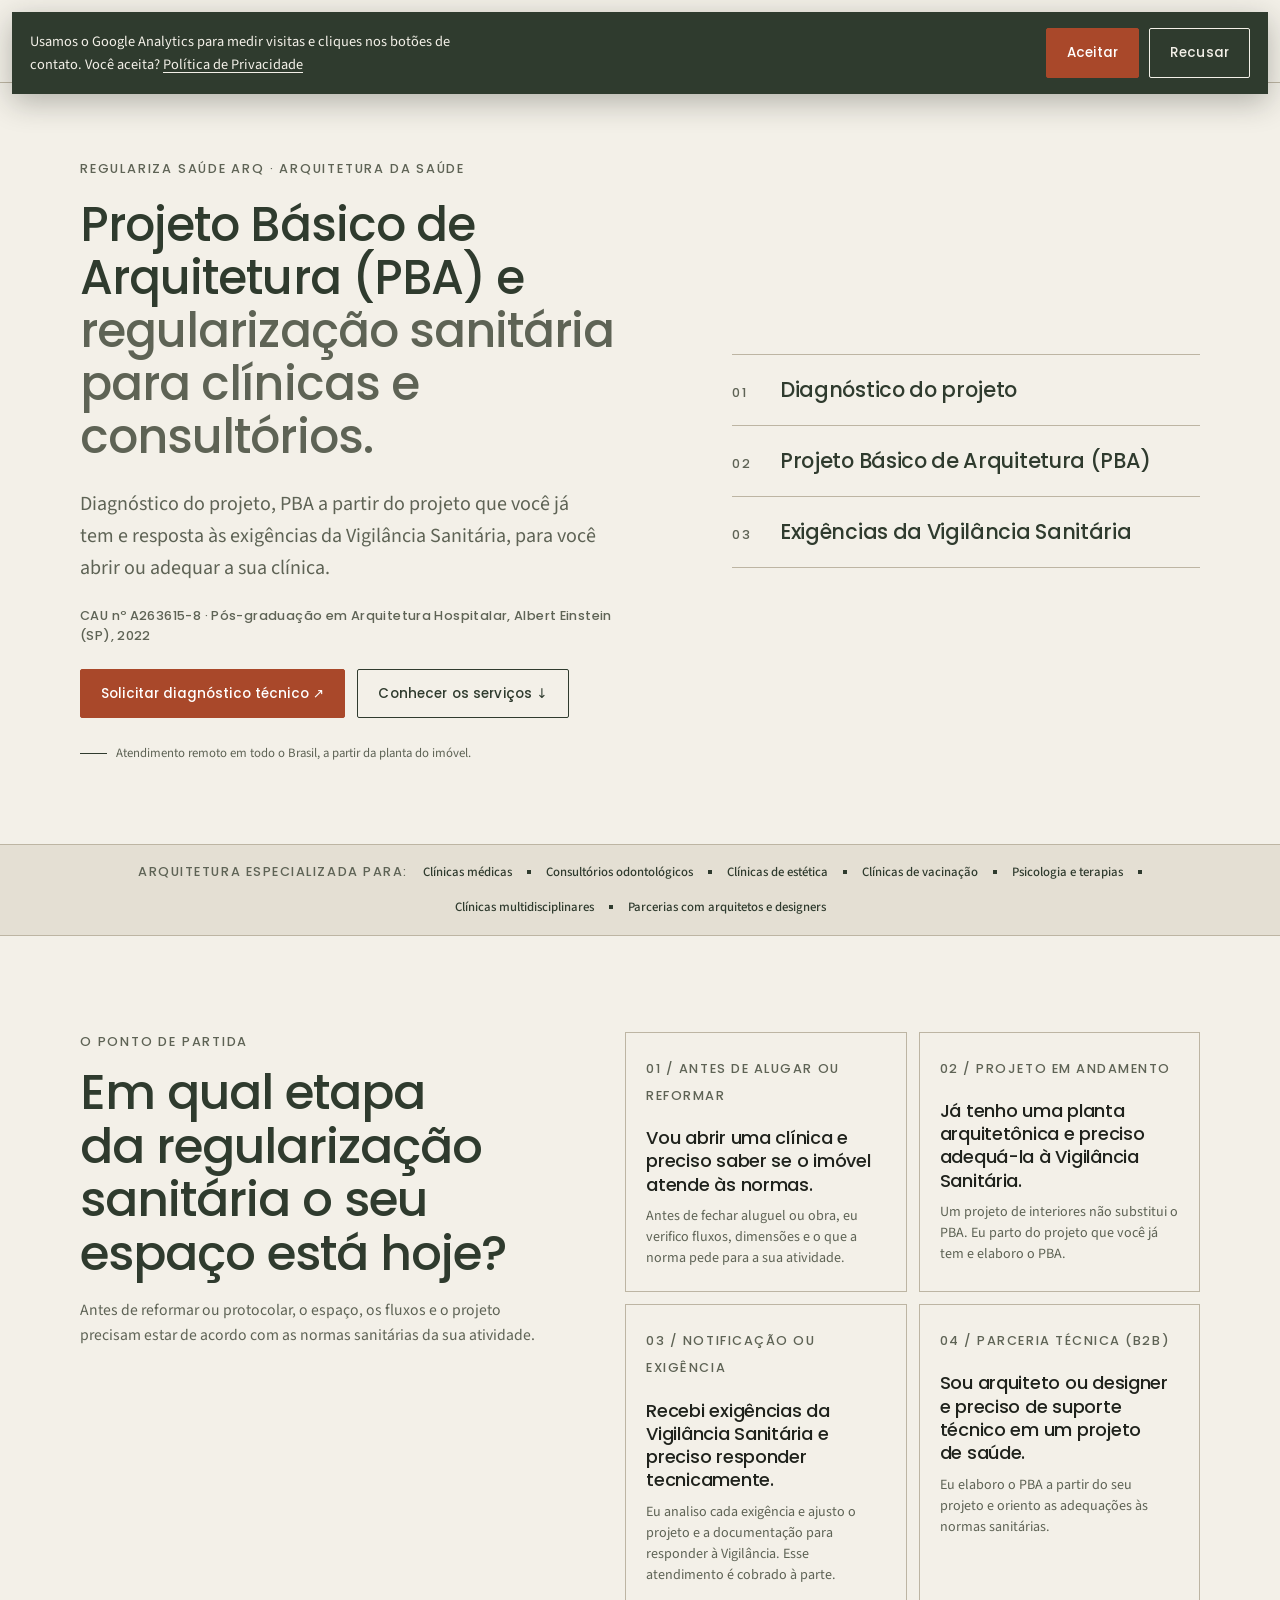
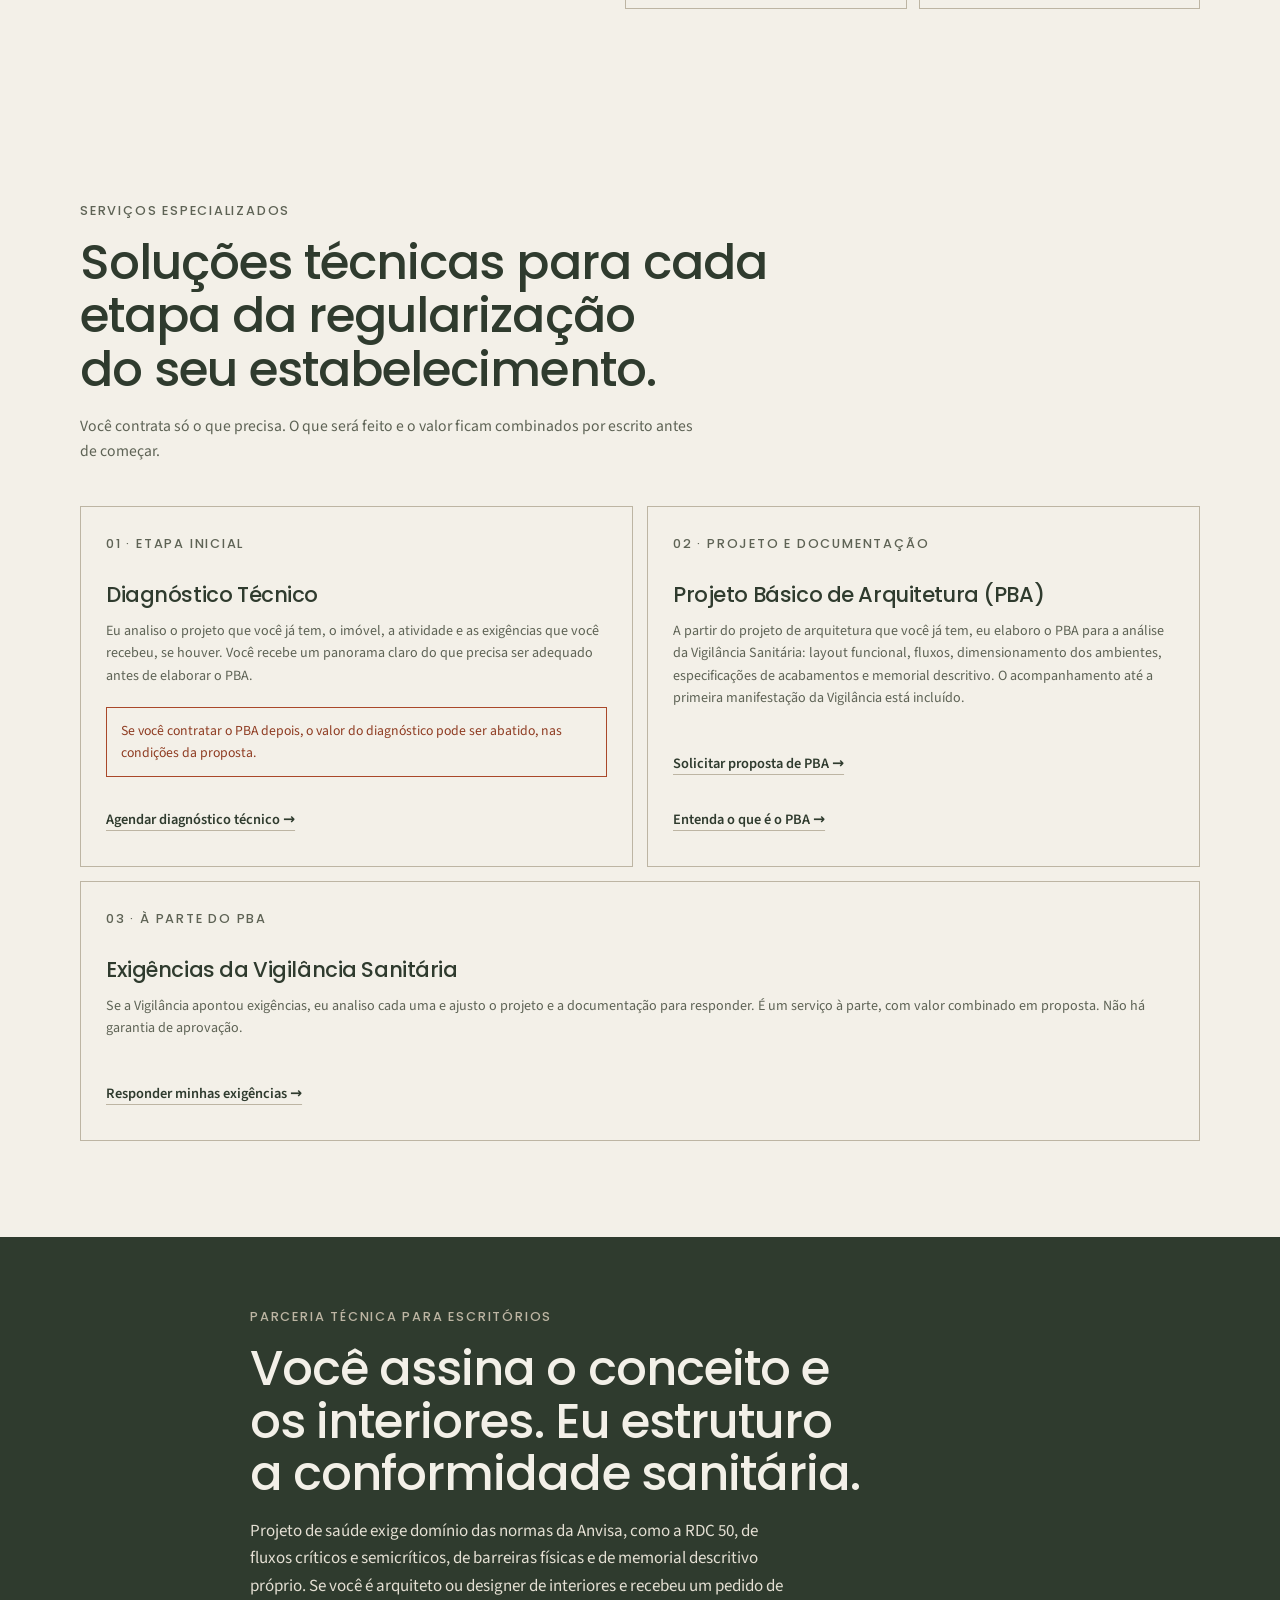
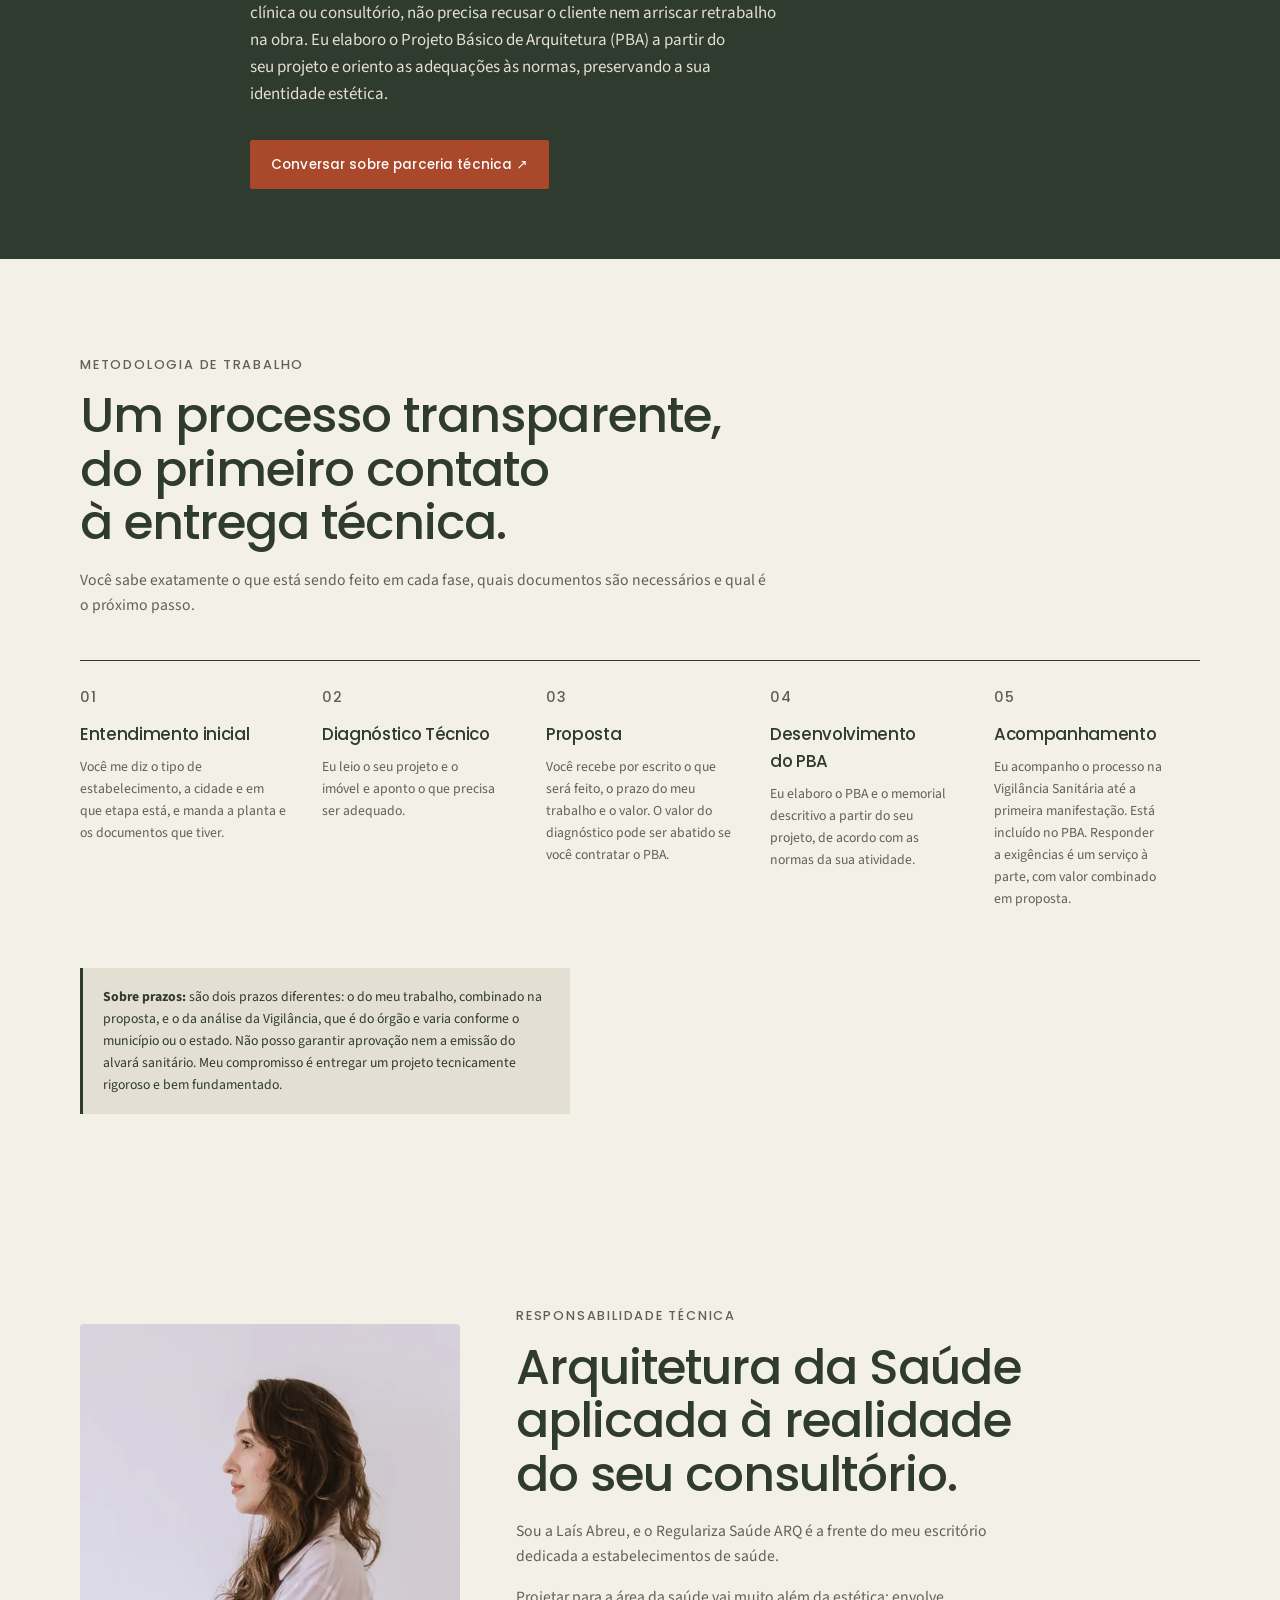
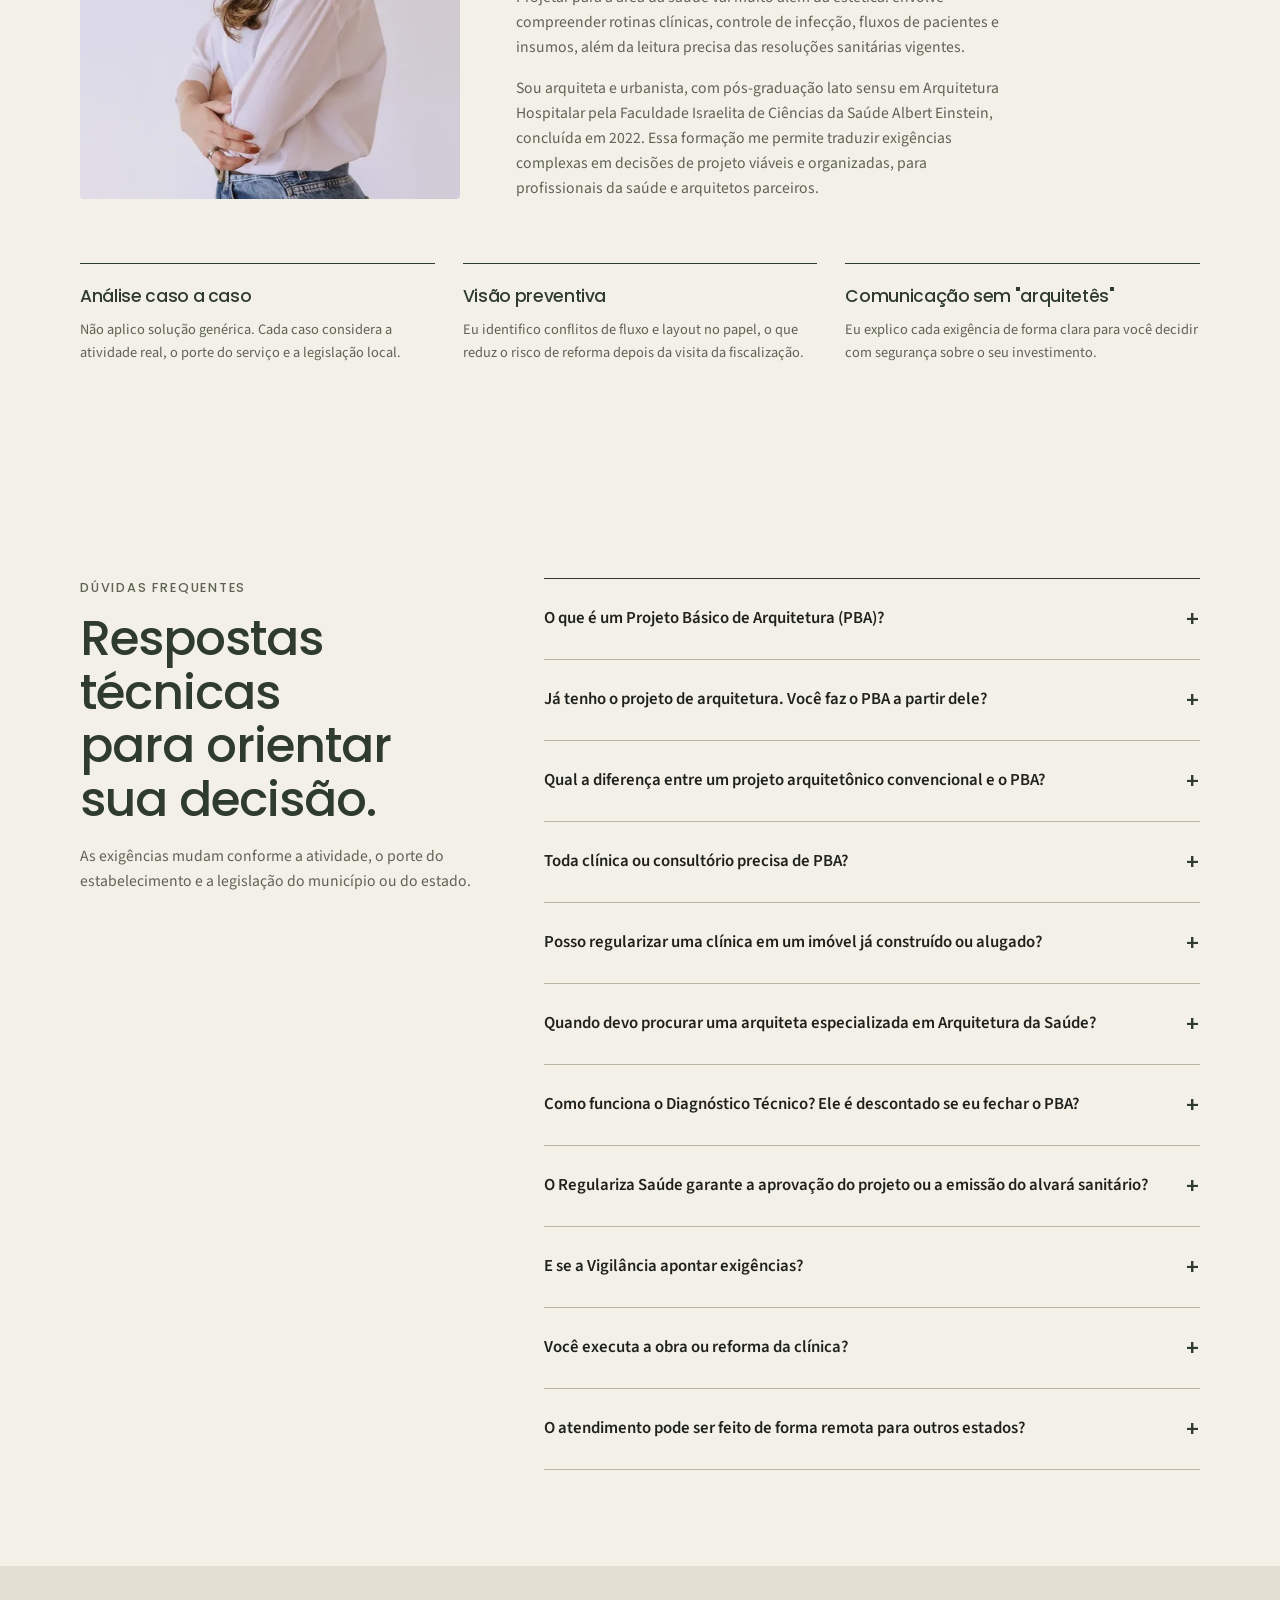
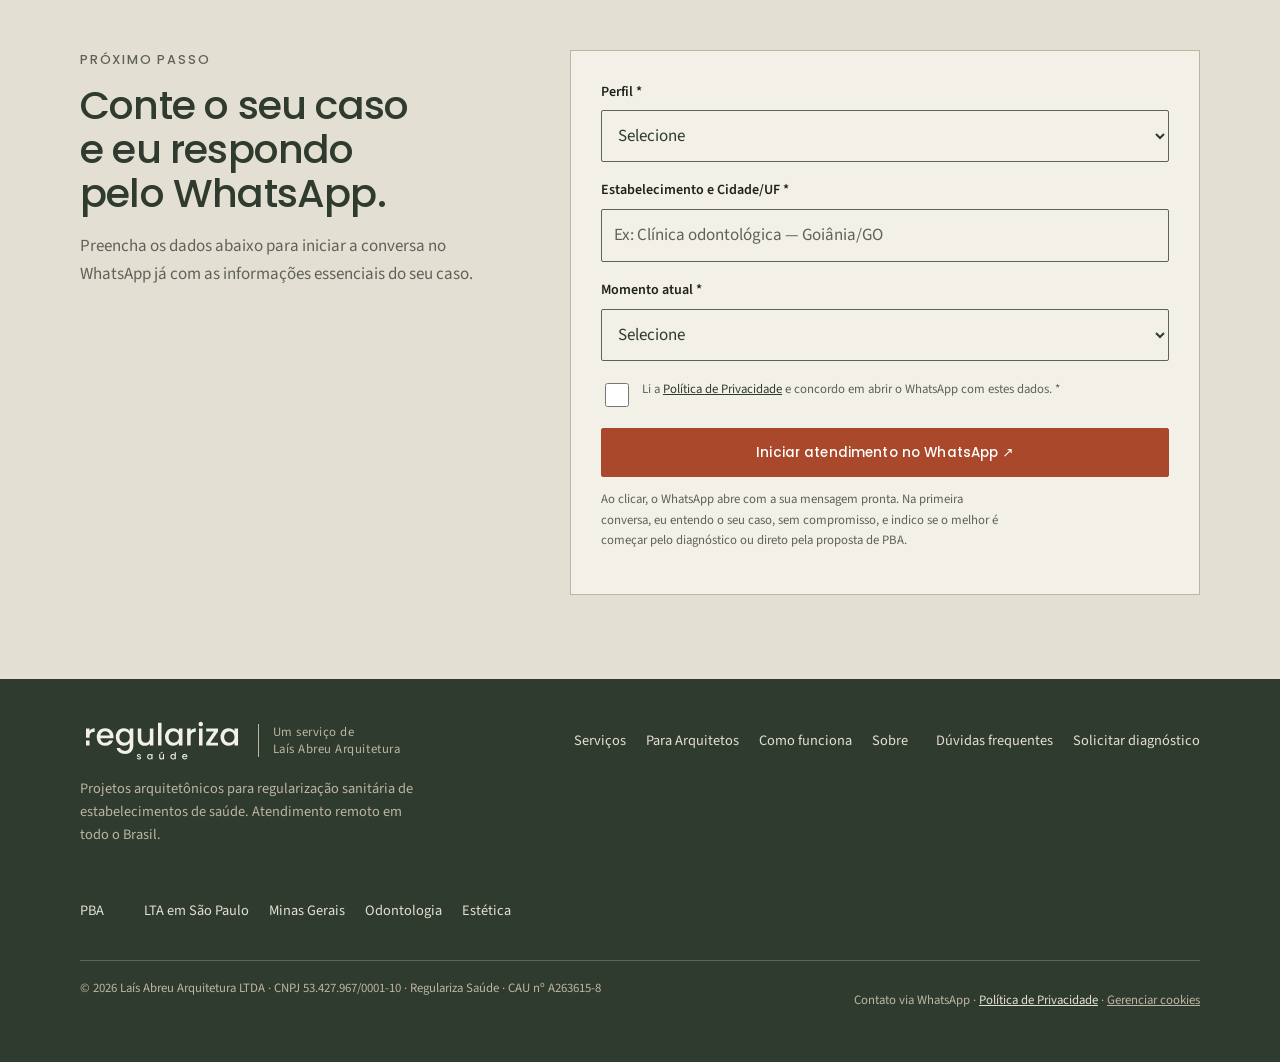
==== index.html @ bc604eb6 "Textos da home: escopo real (diagnóstico, PBA a partir do projeto pronto, exigências à parte), prime" ====
<!doctype html>
<html lang="pt-BR">
<head>
  <meta charset="utf-8"><meta name="viewport" content="width=device-width, initial-scale=1">
  <meta name="description" content="Diagnóstico de projeto, elaboração do PBA e resposta às exigências da Vigilância Sanitária para clínicas e consultórios. Arquiteta pós-graduada em Arquitetura Hospitalar. Atendimento remoto.">
  <meta name="theme-color" content="#F3F0E8">
  <meta name="robots" content="index,follow,max-image-preview:large">
  <meta property="og:locale" content="pt_BR">
  <meta name="twitter:card" content="summary_large_image">
  <meta property="og:title" content="Regulariza Saúde ARQ | Projeto Básico de Arquitetura (PBA)">
  <meta property="og:description" content="Diagnóstico de projeto, elaboração do PBA e resposta às exigências da Vigilância Sanitária para clínicas e consultórios. Arquiteta pós-graduada em Arquitetura Hospitalar. Atendimento remoto.">
  <meta property="og:type" content="website">
  <meta property="og:image" content="https://regularizasaudearq.com.br/assets/og-image.png">
  <meta property="og:image:width" content="1200"><meta property="og:image:height" content="630">
  <meta property="og:image:alt" content="Regulariza Saúde — arquitetura que viabiliza a saúde">
  <title>Regulariza Saúde ARQ | Projeto Básico de Arquitetura (PBA)</title>
  <link rel="canonical" href="https://regularizasaudearq.com.br/">
  <meta property="og:url" content="https://regularizasaudearq.com.br/">
  <meta property="og:site_name" content="Regulariza Saúde ARQ">
  <meta name="author" content="Laís Abreu Arquitetura">
  <link rel="icon" href="/favicon.svg" type="image/svg+xml"><link rel="icon" href="/favicon.ico" sizes="48x48"><link rel="apple-touch-icon" href="/assets/favicon/apple-touch-icon.png"><link rel="manifest" href="/assets/favicon/site.webmanifest">
  <link rel="preload" href="/assets/fonts/poppins-latin-500-normal.woff2" as="font" type="font/woff2" crossorigin>
  <link rel="preload" href="/assets/fonts/source-sans-3-latin-wght-normal.woff2" as="font" type="font/woff2" crossorigin>
  <link rel="stylesheet" href="/assets/css/style.css">
<script type="application/ld+json">{"@context":"https://schema.org","@graph":[{"@type":"ProfessionalService","@id":"https://regularizasaudearq.com.br/#negocio","name":"Regulariza Saúde","alternateName":["Laís Abreu Arquitetura","Regulariza Saúde ARQ"],"url":"https://regularizasaudearq.com.br/","description":"Diagnóstico de projeto, elaboração do Projeto Básico de Arquitetura (PBA) e resposta às exigências da Vigilância Sanitária para clínicas e consultórios.","areaServed":{"@type":"Country","name":"Brasil"},"knowsAbout":["Arquitetura da saúde","Arquitetura hospitalar","Projeto Básico de Arquitetura (PBA)","Vigilância Sanitária","Alvará sanitário","RDC 50/2002"],"founder":{"@id":"https://regularizasaudearq.com.br/#lais"},"image":"https://regularizasaudearq.com.br/assets/og-image.png","hasOfferCatalog":{"@type":"OfferCatalog","name":"Serviços","itemListElement":[{"@type":"Offer","itemOffered":{"@type":"Service","name":"Diagnóstico Técnico","description":"Análise do projeto que você já tem, do imóvel, da atividade e das exigências recebidas, para apontar o que precisa ser adequado antes de elaborar o PBA.","provider":{"@id":"https://regularizasaudearq.com.br/#negocio"},"areaServed":{"@type":"Country","name":"Brasil"}}},{"@type":"Offer","itemOffered":{"@type":"Service","name":"Projeto Básico de Arquitetura (PBA)","description":"A partir do projeto de arquitetura existente, elaboração do PBA para a análise da Vigilância Sanitária: layout funcional, fluxos, dimensionamento dos ambientes, especificações de acabamentos e memorial descritivo. Acompanhamento até a primeira manifestação incluído.","provider":{"@id":"https://regularizasaudearq.com.br/#negocio"},"areaServed":{"@type":"Country","name":"Brasil"}}},{"@type":"Offer","itemOffered":{"@type":"Service","name":"Exigências da Vigilância Sanitária","description":"Análise de cada exigência e ajuste do projeto e da documentação para responder à Vigilância Sanitária, como serviço à parte do PBA.","provider":{"@id":"https://regularizasaudearq.com.br/#negocio"},"areaServed":{"@type":"Country","name":"Brasil"}}}]}},{"@type":"Person","@id":"https://regularizasaudearq.com.br/#lais","name":"Laís Abreu","alternateName":"Laís de Paula Moura Abreu Silva","jobTitle":"Arquiteta e urbanista","identifier":"CAU nº A263615-8","description":"Pós-graduação lato sensu em Arquitetura Hospitalar pela Faculdade Israelita de Ciências da Saúde Albert Einstein (São Paulo), concluída em 2022.","knowsAbout":["Arquitetura da saúde","Arquitetura hospitalar","Regularização sanitária"],"worksFor":{"@id":"https://regularizasaudearq.com.br/#negocio"},"image":"https://regularizasaudearq.com.br/assets/img/lais-abreu.webp"},{"@type":"FAQPage","mainEntity":[{"@type":"Question","name":"O que é um Projeto Básico de Arquitetura (PBA)?","acceptedAnswer":{"@type":"Answer","text":"É o conjunto de pranchas técnicas e documentos descritivos (incluindo o memorial descritivo) que apresenta a estrutura física, os ambientes, os fluxos e os acabamentos de um estabelecimento de saúde para avaliação prévia da Vigilância Sanitária."}},{"@type":"Question","name":"Já tenho o projeto de arquitetura. Você faz o PBA a partir dele?","acceptedAnswer":{"@type":"Answer","text":"Sim. Eu parto do projeto que você já tem e elaboro o PBA. Antes, se você quiser, faço o diagnóstico para apontar o que precisa mudar."}},{"@type":"Question","name":"Qual a diferença entre um projeto arquitetônico convencional e o PBA?","acceptedAnswer":{"@type":"Answer","text":"O projeto convencional foca na estética, ergonomia e construção civil geral. O PBA responde especificamente às normas sanitárias (como a RDC 50 da ANVISA e legislações locais), detalhando fluxos limpos e sujos, barreiras físicas, pontos de água, ventilação, revestimentos laváveis e descritivos técnicos exigidos pelo fiscal sanitário."}},{"@type":"Question","name":"Toda clínica ou consultório precisa de PBA?","acceptedAnswer":{"@type":"Answer","text":"Nem sempre. Depende da classificação de risco da atividade (CNAE), dos procedimentos feitos no local e das regras da Vigilância do seu município ou estado. O diagnóstico serve para verificar isso antes de você investir no PBA."}},{"@type":"Question","name":"Posso regularizar uma clínica em um imóvel já construído ou alugado?","acceptedAnswer":{"@type":"Answer","text":"Sim, desde que o imóvel comporte fisicamente as adaptações exigidas para a sua atividade. Antes de assinar um contrato de locação ou iniciar obras, recomenda-se realizar um Diagnóstico Técnico para avaliar a viabilidade do espaço e evitar gastos imprevistos."}},{"@type":"Question","name":"Quando devo procurar uma arquiteta especializada em Arquitetura da Saúde?","acceptedAnswer":{"@type":"Answer","text":"O momento ideal é antes de alugar o imóvel ou iniciar a reforma. Também atendo quando o espaço já está pronto, quando há uma planta feita por outro profissional que precisa de adequação, ou depois de receber exigências da Vigilância Sanitária."}},{"@type":"Question","name":"Como funciona o Diagnóstico Técnico? Ele é descontado se eu fechar o PBA?","acceptedAnswer":{"@type":"Answer","text":"É uma etapa inicial, contratada separadamente: eu analiso a sua planta, o imóvel, a atividade e os documentos e aponto o que precisa ser feito. Se você contratar o PBA em seguida, o valor do diagnóstico pode ser abatido, nas condições da proposta."}},{"@type":"Question","name":"O Regulariza Saúde garante a aprovação do projeto ou a emissão do alvará sanitário?","acceptedAnswer":{"@type":"Answer","text":"Não. A análise e o deferimento são da Vigilância Sanitária, e nenhum profissional pode garantir aprovação. Meu trabalho é elaborar o projeto de acordo com as normas, reduzindo falhas na documentação."}},{"@type":"Question","name":"E se a Vigilância apontar exigências?","acceptedAnswer":{"@type":"Answer","text":"Eu acompanho o processo até a primeira manifestação, o que está incluído no PBA. Responder às exigências é um serviço à parte, com valor combinado em proposta."}},{"@type":"Question","name":"Você executa a obra ou reforma da clínica?","acceptedAnswer":{"@type":"Answer","text":"Não executo obras. Meu trabalho é técnico e de projeto: entrego o diagnóstico, o PBA e a documentação para a sua equipe ou empreiteira fazer as adequações com precisão."}},{"@type":"Question","name":"O atendimento pode ser feito de forma remota para outros estados?","acceptedAnswer":{"@type":"Answer","text":"Sim. Atendo todo o Brasil de forma remota, desde que haja planta baixa ou levantamento métrico confiável do imóvel e acesso às diretrizes da Vigilância local."}}]}]}</script>
</head>
<body><a class="skip-link" href="#inicio">Pular para o conteúdo</a>
<header class="topbar"><div class="wrap nav"><a class="brand" href="#inicio" aria-label="Regulariza Saúde — um serviço de Laís Abreu Arquitetura, início"><img class="brand-logo" src="/assets/logo/regulariza-saude-verde.svg" alt="" width="164" height="44"><span class="brand-by">Um serviço de<br>Laís Abreu Arquitetura</span></a><button class="menu-toggle" id="menuToggle" aria-expanded="false" aria-controls="navlinks" aria-label="Abrir menu">☰ Menu</button><nav class="navlinks" id="navlinks" aria-label="Navegação principal"><a href="#servicos">Serviços</a><a href="#parcerias">Para Arquitetos</a><a href="#processo">Como funciona</a><a href="#sobre">Sobre</a><a href="#faq">Dúvidas frequentes</a><a class="btn btn-primary mobile-cta" href="#avaliacao">Solicitar diagnóstico ↗</a></nav><a class="btn btn-primary whatsapp-link" href="https://wa.me/5537998287505?text=Ol%C3%A1%21%20Vim%20pelo%20site%20do%20Regulariza%20Sa%C3%BAde%20ARQ%20e%20gostaria%20de%20informa%C3%A7%C3%B5es%20sobre%20o%20Diagn%C3%B3stico%20T%C3%A9cnico." data-message="Olá! Vim pelo site do Regulariza Saúde ARQ e gostaria de informações sobre o Diagnóstico Técnico." target="_blank" rel="noopener noreferrer">Solicitar diagnóstico ↗</a></div></header>
<main id="inicio">
<section class="hero"><div class="wrap hero-grid"><div><div class="eyebrow">REGULARIZA SAÚDE ARQ · ARQUITETURA DA SAÚDE</div><h1 class="serif">Projeto Básico de Arquitetura (PBA) e <em>regularização sanitária para clínicas e consultórios.</em></h1><p class="hero-copy">Diagnóstico do projeto, PBA a partir do projeto que você já tem e resposta às exigências da Vigilância Sanitária, para você abrir ou adequar a sua clínica.</p><p class="hero-cred">CAU nº A263615-8 · Pós-graduação em Arquitetura Hospitalar, Albert Einstein (SP), 2022</p><div class="hero-actions"><a class="btn btn-accent whatsapp-link" href="https://wa.me/5537998287505?text=Ol%C3%A1%21%20Vim%20pelo%20site%20do%20Regulariza%20Sa%C3%BAde%20ARQ%20e%20gostaria%20de%20informa%C3%A7%C3%B5es%20sobre%20o%20Diagn%C3%B3stico%20T%C3%A9cnico." data-message="Olá! Vim pelo site do Regulariza Saúde ARQ e gostaria de informações sobre o Diagnóstico Técnico." target="_blank" rel="noopener noreferrer">Solicitar diagnóstico técnico ↗</a><a class="btn btn-outline" href="#servicos">Conhecer os serviços ↓</a></div><div class="micro-note">Atendimento remoto em todo o Brasil, a partir da planta do imóvel.</div></div><ol class="hero-index" aria-label="Serviços"><li><a href="#servicos"><span>01</span>Diagnóstico do projeto</a></li><li><a href="#servicos"><span>02</span>Projeto Básico de Arquitetura (PBA)</a></li><li><a href="#servicos"><span>03</span>Exigências da Vigilância Sanitária</a></li></ol></div></section>
<section class="segment-strip" aria-label="Estabelecimentos atendidos"><div class="wrap segment-inner"><span>Arquitetura especializada para:</span><b>Clínicas médicas</b><i></i><b>Consultórios odontológicos</b><i></i><b>Clínicas de estética</b><i></i><b>Clínicas de vacinação</b><i></i><b>Psicologia e terapias</b><i></i><b>Clínicas multidisciplinares</b><i></i><b>Parcerias com arquitetos e designers</b></div></section>
<section class="section section-white"><div class="wrap problem-grid"><div class="section-head"><div class="eyebrow">O PONTO DE PARTIDA</div><h2 class="serif">Em qual etapa da regularização sanitária o seu espaço está hoje?</h2><p>Antes de reformar ou protocolar, o espaço, os fluxos e o projeto precisam estar de acordo com as normas sanitárias da sua atividade.</p></div><div class="problem-list"><article class="problem"><span class="problem-num">01 / ANTES DE ALUGAR OU REFORMAR</span><p>Vou abrir uma clínica e preciso saber se o imóvel atende às normas.</p><p class="problem-note">Antes de fechar aluguel ou obra, eu verifico fluxos, dimensões e o que a norma pede para a sua atividade.</p></article><article class="problem"><span class="problem-num">02 / PROJETO EM ANDAMENTO</span><p>Já tenho uma planta arquitetônica e preciso adequá-la à Vigilância Sanitária.</p><p class="problem-note">Um projeto de interiores não substitui o PBA. Eu parto do projeto que você já tem e elaboro o PBA.</p></article><article class="problem"><span class="problem-num">03 / NOTIFICAÇÃO OU EXIGÊNCIA</span><p>Recebi exigências da Vigilância Sanitária e preciso responder tecnicamente.</p><p class="problem-note">Eu analiso cada exigência e ajusto o projeto e a documentação para responder à Vigilância. Esse atendimento é cobrado à parte.</p></article><article class="problem"><span class="problem-num">04 / PARCERIA TÉCNICA (B2B)</span><p>Sou arquiteto ou designer e preciso de suporte técnico em um projeto de saúde.</p><p class="problem-note">Eu elaboro o PBA a partir do seu projeto e oriento as adequações às normas sanitárias.</p></article></div></div></section>
<section class="section" id="servicos"><div class="wrap"><div class="section-head"><div class="eyebrow">SERVIÇOS ESPECIALIZADOS</div><h2 class="serif">Soluções técnicas para cada etapa da regularização do seu estabelecimento.</h2><p>Você contrata só o que precisa. O que será feito e o valor ficam combinados por escrito antes de começar.</p></div><div class="service-grid"><article class="service"><span class="service-num">01 · ETAPA INICIAL</span><h3>Diagnóstico Técnico</h3><p>Eu analiso o projeto que você já tem, o imóvel, a atividade e as exigências que você recebeu, se houver. Você recebe um panorama claro do que precisa ser adequado antes de elaborar o PBA.</p><p class="service-highlight">Se você contratar o PBA depois, o valor do diagnóstico pode ser abatido, nas condições da proposta.</p><a class="text-link" href="#avaliacao">Agendar diagnóstico técnico →</a></article><article class="service"><span class="service-num">02 · PROJETO E DOCUMENTAÇÃO</span><h3>Projeto Básico de Arquitetura (PBA)</h3><p>A partir do projeto de arquitetura que você já tem, eu elaboro o PBA para a análise da Vigilância Sanitária: layout funcional, fluxos, dimensionamento dos ambientes, especificações de acabamentos e memorial descritivo. O acompanhamento até a primeira manifestação da Vigilância está incluído.</p><a class="text-link" href="#avaliacao" data-service="Já tenho planta e preciso do PBA">Solicitar proposta de PBA →</a><a class="text-link" href="/projeto-basico-de-arquitetura-pba/">Entenda o que é o PBA →</a></article><article class="service"><span class="service-num">03 · À PARTE DO PBA</span><h3>Exigências da Vigilância Sanitária</h3><p>Se a Vigilância apontou exigências, eu analiso cada uma e ajusto o projeto e a documentação para responder. É um serviço à parte, com valor combinado em proposta. Não há garantia de aprovação.</p><a class="text-link" href="#avaliacao" data-service="Recebi exigência da Vigilância Sanitária">Responder minhas exigências →</a></article></div></div></section>
<section class="feature-band" id="parcerias"><div class="wrap partner"><div class="eyebrow">PARCERIA TÉCNICA PARA ESCRITÓRIOS</div><h2 class="serif">Você assina o conceito e os interiores. Eu estruturo a conformidade sanitária.</h2><p>Projeto de saúde exige domínio das normas da Anvisa, como a RDC 50, de fluxos críticos e semicríticos, de barreiras físicas e de memorial descritivo próprio. Se você é arquiteto ou designer de interiores e recebeu um pedido de clínica ou consultório, não precisa recusar o cliente nem arriscar retrabalho na obra. Eu elaboro o Projeto Básico de Arquitetura (PBA) a partir do seu projeto e oriento as adequações às normas, preservando a sua identidade estética.</p><a class="btn btn-accent whatsapp-link" href="https://wa.me/5537998287505?text=Ol%C3%A1%21%20Vim%20pelo%20site%20do%20Regulariza%20Sa%C3%BAde%20ARQ.%20Sou%20arquiteto%28a%29%20ou%20designer%20e%20gostaria%20de%20conversar%20sobre%20parceria%20t%C3%A9cnica%20em%20um%20projeto%20de%20sa%C3%BAde." data-message="Olá! Vim pelo site do Regulariza Saúde ARQ. Sou arquiteto(a) ou designer e gostaria de conversar sobre parceria técnica em um projeto de saúde." target="_blank" rel="noopener noreferrer">Conversar sobre parceria técnica ↗</a></div></section>
<section class="section" id="processo"><div class="wrap"><div class="section-head"><div class="eyebrow">METODOLOGIA DE TRABALHO</div><h2 class="serif">Um processo transparente, do primeiro contato à entrega técnica.</h2><p>Você sabe exatamente o que está sendo feito em cada fase, quais documentos são necessários e qual é o próximo passo.</p></div><div class="steps"><article class="step"><div class="step-number">01</div><h3>Entendimento inicial</h3><p>Você me diz o tipo de estabelecimento, a cidade e em que etapa está, e manda a planta e os documentos que tiver.</p></article><article class="step"><div class="step-number">02</div><h3>Diagnóstico Técnico</h3><p>Eu leio o seu projeto e o imóvel e aponto o que precisa ser adequado.</p></article><article class="step"><div class="step-number">03</div><h3>Proposta</h3><p>Você recebe por escrito o que será feito, o prazo do meu trabalho e o valor. O valor do diagnóstico pode ser abatido se você contratar o PBA.</p></article><article class="step"><div class="step-number">04</div><h3>Desenvolvimento do PBA</h3><p>Eu elaboro o PBA e o memorial descritivo a partir do seu projeto, de acordo com as normas da sua atividade.</p></article><article class="step"><div class="step-number">05</div><h3>Acompanhamento</h3><p>Eu acompanho o processo na Vigilância Sanitária até a primeira manifestação. Está incluído no PBA. Responder a exigências é um serviço à parte, com valor combinado em proposta.</p></article></div><div class="deadline-note"><strong>Sobre prazos:</strong> são dois prazos diferentes: o do meu trabalho, combinado na proposta, e o da análise da Vigilância, que é do órgão e varia conforme o município ou o estado. Não posso garantir aprovação nem a emissão do alvará sanitário. Meu compromisso é entregar um projeto tecnicamente rigoroso e bem fundamentado.</div></div></section>
<section class="section section-white" id="sobre"><div class="wrap"><div class="about-intro"><figure class="about-photo"><img src="/assets/img/lais-abreu.webp" srcset="/assets/img/lais-abreu-480.webp 480w, /assets/img/lais-abreu.webp 800w" sizes="(min-width:900px) 380px, 70vw" width="800" height="1000" loading="lazy" decoding="async" alt="Laís Abreu, arquiteta e urbanista, de perfil, com camisa branca e braços cruzados"></figure><div class="about-copy"><div class="eyebrow">RESPONSABILIDADE TÉCNICA</div><h2 class="serif">Arquitetura da Saúde aplicada à realidade do seu consultório.</h2><p>Sou a Laís Abreu, e o Regulariza Saúde ARQ é a frente do meu escritório dedicada a estabelecimentos de saúde.</p><p>Projetar para a área da saúde vai muito além da estética: envolve compreender rotinas clínicas, controle de infecção, fluxos de pacientes e insumos, além da leitura precisa das resoluções sanitárias vigentes.</p><p>Sou arquiteta e urbanista, com pós-graduação lato sensu em Arquitetura Hospitalar pela Faculdade Israelita de Ciências da Saúde Albert Einstein, concluída em 2022. Essa formação me permite traduzir exigências complexas em decisões de projeto viáveis e organizadas, para profissionais da saúde e arquitetos parceiros.</p></div></div><div class="audience-grid"><article class="audience"><h3>Análise caso a caso</h3><p>Não aplico solução genérica. Cada caso considera a atividade real, o porte do serviço e a legislação local.</p></article><article class="audience"><h3>Visão preventiva</h3><p>Eu identifico conflitos de fluxo e layout no papel, o que reduz o risco de reforma depois da visita da fiscalização.</p></article><article class="audience"><h3>Comunicação sem "arquitetês"</h3><p>Eu explico cada exigência de forma clara para você decidir com segurança sobre o seu investimento.</p></article></div></div></section>
<section class="section section-white" id="faq"><div class="wrap faq-grid"><div class="section-head"><div class="eyebrow">DÚVIDAS FREQUENTES</div><h2 class="serif">Respostas técnicas para orientar sua decisão.</h2><p>As exigências mudam conforme a atividade, o porte do estabelecimento e a legislação do município ou do estado.</p></div><div class="faq-list"><details><summary>O que é um Projeto Básico de Arquitetura (PBA)?</summary><p>É o conjunto de pranchas técnicas e documentos descritivos (incluindo o memorial descritivo) que apresenta a estrutura física, os ambientes, os fluxos e os acabamentos de um estabelecimento de saúde para avaliação prévia da Vigilância Sanitária.</p></details><details><summary>Já tenho o projeto de arquitetura. Você faz o PBA a partir dele?</summary><p>Sim. Eu parto do projeto que você já tem e elaboro o PBA. Antes, se você quiser, faço o diagnóstico para apontar o que precisa mudar.</p></details><details><summary>Qual a diferença entre um projeto arquitetônico convencional e o PBA?</summary><p>O projeto convencional foca na estética, ergonomia e construção civil geral. O PBA responde especificamente às normas sanitárias (como a RDC 50 da ANVISA e legislações locais), detalhando fluxos limpos e sujos, barreiras físicas, pontos de água, ventilação, revestimentos laváveis e descritivos técnicos exigidos pelo fiscal sanitário.</p></details><details><summary>Toda clínica ou consultório precisa de PBA?</summary><p>Nem sempre. Depende da classificação de risco da atividade (CNAE), dos procedimentos feitos no local e das regras da Vigilância do seu município ou estado. O diagnóstico serve para verificar isso antes de você investir no PBA.</p></details><details><summary>Posso regularizar uma clínica em um imóvel já construído ou alugado?</summary><p>Sim, desde que o imóvel comporte fisicamente as adaptações exigidas para a sua atividade. Antes de assinar um contrato de locação ou iniciar obras, recomenda-se realizar um Diagnóstico Técnico para avaliar a viabilidade do espaço e evitar gastos imprevistos.</p></details><details><summary>Quando devo procurar uma arquiteta especializada em Arquitetura da Saúde?</summary><p>O momento ideal é antes de alugar o imóvel ou iniciar a reforma. Também atendo quando o espaço já está pronto, quando há uma planta feita por outro profissional que precisa de adequação, ou depois de receber exigências da Vigilância Sanitária.</p></details><details><summary>Como funciona o Diagnóstico Técnico? Ele é descontado se eu fechar o PBA?</summary><p>É uma etapa inicial, contratada separadamente: eu analiso a sua planta, o imóvel, a atividade e os documentos e aponto o que precisa ser feito. Se você contratar o PBA em seguida, o valor do diagnóstico pode ser abatido, nas condições da proposta.</p></details><details><summary>O Regulariza Saúde garante a aprovação do projeto ou a emissão do alvará sanitário?</summary><p>Não. A análise e o deferimento são da Vigilância Sanitária, e nenhum profissional pode garantir aprovação. Meu trabalho é elaborar o projeto de acordo com as normas, reduzindo falhas na documentação.</p></details><details><summary>E se a Vigilância apontar exigências?</summary><p>Eu acompanho o processo até a primeira manifestação, o que está incluído no PBA. Responder às exigências é um serviço à parte, com valor combinado em proposta.</p></details><details><summary>Você executa a obra ou reforma da clínica?</summary><p>Não executo obras. Meu trabalho é técnico e de projeto: entrego o diagnóstico, o PBA e a documentação para a sua equipe ou empreiteira fazer as adequações com precisão.</p></details><details><summary>O atendimento pode ser feito de forma remota para outros estados?</summary><p>Sim. Atendo todo o Brasil de forma remota, desde que haja planta baixa ou levantamento métrico confiável do imóvel e acesso às diretrizes da Vigilância local.</p></details></div></div></section>
<section class="cta-section" id="avaliacao"><div class="wrap cta-grid"><div class="cta-copy"><div class="eyebrow">PRÓXIMO PASSO</div><h2 class="serif">Conte o seu caso e eu respondo pelo WhatsApp.</h2><p>Preencha os dados abaixo para iniciar a conversa no WhatsApp já com as informações essenciais do seu caso.</p></div><form class="form" id="leadForm" novalidate><div class="form-grid"><div class="field full"><label for="perfil">Perfil *</label><select id="perfil" name="perfil" required><option value="">Selecione</option><option>Profissional de saúde / Gestor de clínica</option><option>Arquiteto / Designer parceiro</option></select></div><div class="field full"><label for="estabelecimento">Estabelecimento e Cidade/UF *</label><input id="estabelecimento" name="estabelecimento" required maxlength="120" placeholder="Ex: Clínica odontológica — Goiânia/GO"></div><div class="field full"><label for="momento">Momento atual *</label><select id="momento" name="momento" required><option value="">Selecione</option><option>Vou abrir ou alugar um espaço</option><option>Já tenho planta e preciso do PBA</option><option>Recebi exigência da Vigilância Sanitária</option><option>Busco parceria técnica para projeto de cliente</option></select></div></div><label class="privacy"><input type="checkbox" id="privacidade" required><span>Li a <a href="/privacidade.html" target="_blank" rel="noopener">Política de Privacidade</a> e concordo em abrir o WhatsApp com estes dados. *</span></label><button class="btn btn-accent form-submit" type="submit">Iniciar atendimento no WhatsApp ↗</button><p class="form-hint">Ao clicar, o WhatsApp abre com a sua mensagem pronta. Na primeira conversa, eu entendo o seu caso, sem compromisso, e indico se o melhor é começar pelo diagnóstico ou direto pela proposta de PBA.</p><div id="formStatus" class="form-status" role="status" aria-live="polite"></div></form></div></section>
</main>
<a class="btn btn-primary floating-cta whatsapp-link" href="https://wa.me/5537998287505?text=Ol%C3%A1%21%20Vim%20pelo%20site%20do%20Regulariza%20Sa%C3%BAde%20ARQ%20e%20gostaria%20de%20informa%C3%A7%C3%B5es%20sobre%20o%20Diagn%C3%B3stico%20T%C3%A9cnico." data-message="Olá! Vim pelo site do Regulariza Saúde ARQ e gostaria de informações sobre o Diagnóstico Técnico." target="_blank" rel="noopener noreferrer" aria-label="Solicitar diagnóstico técnico pelo WhatsApp">Solicitar diagnóstico ↗</a>
<footer class="footer"><div class="wrap"><div class="footer-top"><div><a class="brand" href="#inicio" aria-label="Regulariza Saúde — um serviço de Laís Abreu Arquitetura, início"><img class="brand-logo" src="/assets/logo/regulariza-saude-claro.svg" alt="" width="164" height="44" loading="lazy"><span class="brand-by">Um serviço de<br>Laís Abreu Arquitetura</span></a><p>Projetos arquitetônicos para regularização sanitária de estabelecimentos de saúde. Atendimento remoto em todo o Brasil.</p></div><nav class="footer-links" aria-label="Links do rodapé"><a href="#servicos">Serviços</a><a href="#parcerias">Para Arquitetos</a><a href="#processo">Como funciona</a><a href="#sobre">Sobre</a><a href="#faq">Dúvidas frequentes</a><a href="#avaliacao">Solicitar diagnóstico</a></nav></div><nav class="footer-links footer-guides" aria-label="Guias"><a href="/projeto-basico-de-arquitetura-pba/">PBA</a><a href="/laudo-tecnico-de-avaliacao-lta-sao-paulo/">LTA em São Paulo</a><a href="/projeto-arquitetonico-vigilancia-sanitaria-mg/">Minas Gerais</a><a href="/projeto-vigilancia-sanitaria-consultorio-odontologico/">Odontologia</a><a href="/projeto-vigilancia-sanitaria-clinica-estetica/">Estética</a></nav><div class="footer-bottom"><span>© <span id="year"></span> Laís Abreu Arquitetura LTDA · CNPJ 53.427.967/0001-10 · Regulariza Saúde · CAU nº A263615-8</span><span>Contato via WhatsApp · <a href="/privacidade.html">Política de Privacidade</a> · <button type="button" class="link-btn" data-cookies>Gerenciar cookies</button></span></div></div></footer>
<script src="/assets/js/config.js"></script><script src="/assets/js/track.js"></script><script src="/assets/js/page.js"></script>
<script>
  document.querySelectorAll('[data-service]').forEach(link => link.addEventListener('click', () => { const select=document.getElementById('momento'); const option=[...select.options].find(o=>o.text===link.dataset.service); if(option) select.value=option.value; }));
  const form=document.getElementById('leadForm'), status=document.getElementById('formStatus'), est=document.getElementById('estabelecimento');
  est.addEventListener('input', () => est.setCustomValidity(''));
  form.addEventListener('submit', e => {
    e.preventDefault(); status.className='form-status'; status.textContent='';
    est.setCustomValidity(est.value.trim() ? '' : 'Informe o tipo de estabelecimento e a cidade/UF.');
    if(!form.reportValidity()) return;
    window.rsTrack('click_whatsapp',{cta_location:'formulario'});
    const d = new FormData(form);
    const message = [
      'Olá! Vim pelo site do Regulariza Saúde ARQ e gostaria de iniciar um atendimento.',
      '', 'Perfil: '+d.get('perfil'), 'Estabelecimento e Cidade/UF: '+d.get('estabelecimento').trim(),
      'Momento atual: '+d.get('momento')
    ].join('\n');
    status.classList.add('success');
    status.textContent='Abrimos o WhatsApp com sua mensagem preenchida. Confira os dados e toque em Enviar para concluir. Se nada abrir, ';
    const url=window.rsWaUrl(message);
    if(url){ window.open(url, '_blank', 'noopener,noreferrer'); const a=document.createElement('a'); a.href=url; a.target='_blank'; a.rel='noopener noreferrer'; a.textContent='toque aqui para abrir o WhatsApp'; status.append(a, '.'); }
    else { status.className='form-status error'; status.textContent='Não foi possível preparar o WhatsApp. Entre em contato pelo botão de WhatsApp da página.'; }
  });
</script>
</body></html>
---- assets/css/style.css ----
/* Regulariza Saúde — identidade v0.1 (verde-musgo, 3 neutros, 1 acento)
   Tipografia: Poppins 500 (títulos, numeração, botões) · Source Sans 3 (texto) — hospedadas em /assets/fonts
   Estrutura: 1 tokens · 2 base · 3 componentes · 4 seções · 5 páginas legais · 6 responsivo */

@font-face{font-family:"Poppins";font-weight:500;font-style:normal;font-display:swap;src:url("/assets/fonts/poppins-latin-500-normal.woff2") format("woff2")}
@font-face{font-family:"Source Sans 3";font-weight:200 900;font-style:normal;font-display:swap;src:url("/assets/fonts/source-sans-3-latin-wght-normal.woff2") format("woff2")}

/* 1 — TOKENS ------------------------------------------------------------ */
:root{
  --rs-ink:#2F3B2E;        /* marca, títulos, fundos escuros */
  --rs-graphite:#1F221C;   /* texto corrido */
  --rs-mid:#5E6355;        /* texto secundário, bordas de campo */
  --rs-paper:#F3F0E8;      /* fundo principal */
  --rs-sand:#E4DFD3;       /* faixas e cartões */
  --rs-stone:#BDB5A3;      /* filetes decorativos (nunca texto) */
  --rs-terra:#A9482A;      /* acento: 1 CTA por dobra */
  --rs-terra-dark:#8F3C22;
  --rs-error:#8A2D1D;
  --rs-on-accent:#fff;
  --head:"Poppins",system-ui,sans-serif;
  --body:"Source Sans 3",system-ui,sans-serif;
  --max:1120px;
}

/* 2 — BASE -------------------------------------------------------------- */
*{box-sizing:border-box}
html{scroll-behavior:smooth;scroll-padding-top:90px}
body{margin:0;background:var(--rs-paper);color:var(--rs-graphite);font-family:var(--body);font-size:1.0625rem;line-height:1.6;-webkit-font-smoothing:antialiased}
a{color:inherit}
button,input,select,textarea{font:inherit}
button,a{-webkit-tap-highlight-color:transparent}
a:focus-visible,button:focus-visible,input:focus-visible,select:focus-visible,textarea:focus-visible,summary:focus-visible{outline:2px solid var(--rs-ink);outline-offset:3px}
.wrap{width:min(var(--max),calc(100% - 48px));margin-inline:auto}
.sr-only{position:absolute;width:1px;height:1px;padding:0;margin:-1px;overflow:hidden;clip:rect(0,0,0,0);white-space:nowrap;border:0}
.serif,h1,h2,h3{font-family:var(--head);font-weight:500;letter-spacing:-.02em;color:var(--rs-ink);overflow-wrap:break-word}

/* 3 — COMPONENTES ------------------------------------------------------- */
/* Marca */
.brand{text-decoration:none;display:flex;flex-direction:row;align-items:center;gap:14px}
.brand-logo{display:block;height:44px;width:auto}
.brand-by{font-size:.8rem;line-height:1.3;letter-spacing:.04em;color:var(--rs-mid);padding-left:14px;border-left:1px solid var(--rs-stone)}
.footer .brand-by{color:var(--rs-stone)}

/* Botões */
.btn{display:inline-flex;align-items:center;justify-content:center;gap:10px;border:1px solid transparent;border-radius:2px;padding:13px 20px;text-decoration:none;font-family:var(--head);font-size:.84rem;font-weight:500;letter-spacing:.01em;cursor:pointer;transition:background .2s,border-color .2s,color .2s,transform .2s}
.btn:hover{transform:translateY(-1px)}
.btn,.navlinks a{white-space:nowrap}
@media(max-width:480px){.btn,.navlinks a{white-space:normal;text-align:center}}
.navlinks .mobile-cta{display:none}
.btn-primary{background:var(--rs-ink);color:var(--rs-paper);border-color:var(--rs-ink)}
.btn-primary:hover{background:var(--rs-mid);border-color:var(--rs-mid)}
.btn-accent{background:var(--rs-terra);color:var(--rs-on-accent);border-color:var(--rs-terra)}
.btn-accent:hover{background:var(--rs-terra-dark);border-color:var(--rs-terra-dark)}
.btn-outline{border-color:var(--rs-ink);color:var(--rs-ink);background:transparent}
.btn-outline:hover{background:var(--rs-sand)}
.text-link{margin-top:auto;display:inline-flex;align-items:center;min-height:44px;color:var(--rs-ink);font-size:.9rem;font-weight:600;text-decoration:underline;text-decoration-color:var(--rs-stone);text-decoration-thickness:1px;text-underline-offset:6px;transition:text-decoration-color .2s}
.text-link:hover{text-decoration-color:var(--rs-ink)}

/* Cabeçalho */
.topbar{border-bottom:1px solid var(--rs-stone);background:rgba(243,240,232,.95);position:sticky;top:0;z-index:10;backdrop-filter:blur(12px)}
.nav{min-height:82px;display:flex;align-items:center;justify-content:space-between;gap:24px}
.nav>.btn{padding:11px 16px}
.navlinks{display:flex;align-items:center;gap:27px}
.navlinks a{text-decoration:none;font-size:.92rem;color:var(--rs-mid);transition:color .2s}
.navlinks a:hover{color:var(--rs-ink)}
.navlinks a:not(.btn){display:inline-flex;align-items:center;min-height:44px;min-width:44px;justify-content:center}
.navlinks .btn-primary,.navlinks .btn-primary:hover{color:var(--rs-paper)}
.menu-toggle{display:none;background:none;border:1px solid var(--rs-stone);padding:9px 11px;color:var(--rs-ink);border-radius:2px}

/* 4 — SEÇÕES ------------------------------------------------------------ */
.section{padding:96px 0}
.section-white{background:var(--rs-paper)}
.section-head{max-width:690px;margin-bottom:42px}
.section-head h2,.split-copy h2,.about-copy h2,.cta h2,.cta-copy h2{font-size:clamp(2rem,3.8vw,3.1rem);line-height:1.1;margin:14px 0 18px}
.section-head p,.split-copy p,.about-copy p{color:var(--rs-mid);font-size:.98rem}

/* Hero */
.hero{padding:76px 0 80px;overflow:hidden}
.hero-grid{display:grid;grid-template-columns:1.1fr .9fr;gap:80px;align-items:center}
.hero h1{font-size:clamp(2.1rem,3.7vw,2.95rem);line-height:1.12;margin:20px 0 24px;max-width:700px;text-wrap:pretty}
.hero h1 em{font-style:normal;color:var(--rs-mid)}
.hero-index{list-style:none;margin:0;padding:0;border-top:1px solid var(--rs-stone)}
.hero-index li{border-bottom:1px solid var(--rs-stone)}
.hero-index a{display:flex;align-items:baseline;gap:22px;padding:22px 0;text-decoration:none;font-family:var(--head);font-weight:500;font-size:1.3rem;line-height:1.25;letter-spacing:-.015em;color:var(--rs-ink);transition:padding-left .2s}
.hero-index a:hover{padding-left:8px}
.hero-index span{font-size:.8rem;letter-spacing:.14em;color:var(--rs-mid);min-width:26px}
.hero-copy{font-size:1.25rem;max-width:520px;color:var(--rs-mid)}
.hero-cred{font-family:var(--head);font-size:.8rem;letter-spacing:.03em;color:var(--rs-mid);margin:22px 0 0}
.hero-actions{display:flex;gap:12px;flex-wrap:wrap;margin:22px 0 25px}
.micro-note{font-size:.8rem;color:var(--rs-mid);display:flex;gap:9px;align-items:center}
.micro-note:before{content:'';width:27px;height:1px;background:var(--rs-ink);display:inline-block}

/* Índice do hero: filete com abertura + numeração */

/* Faixa de segmentos */
.segment-strip{background:var(--rs-sand);color:var(--rs-ink);padding:17px 0;border-top:1px solid var(--rs-stone);border-bottom:1px solid var(--rs-stone)}
.segment-inner{display:flex;align-items:center;justify-content:center;gap:15px;flex-wrap:wrap;font-size:.8rem}
.segment-inner span{color:var(--rs-mid);text-transform:uppercase;letter-spacing:.12em;font-family:var(--head);font-size:.8rem}
.segment-inner b{font-weight:500}
.segment-inner i{width:4px;height:4px;background:var(--rs-ink);display:block}

/* Problema */
.problem-grid{display:grid;grid-template-columns:.9fr 1.1fr;gap:75px;align-items:start}
.problem-list{display:grid;grid-template-columns:1fr 1fr;gap:12px}
.problem{padding:22px 20px;border:1px solid var(--rs-stone);min-height:190px;background:var(--rs-paper);transition:border-color .2s}
.problem:hover{border-color:var(--rs-ink)}
.problem-num{font-family:var(--head);font-size:.8rem;color:var(--rs-mid);letter-spacing:.12em;font-weight:500}
.problem p{font-family:var(--head);font-weight:500;font-size:1.12rem;line-height:1.3;letter-spacing:-.015em;margin:17px 0 0}
.problem p.problem-note{font-family:var(--body);font-weight:400;font-size:.88rem;line-height:1.5;letter-spacing:0;color:var(--rs-mid);margin:10px 0 0}

/* Serviços */
.service-grid{display:grid;grid-template-columns:repeat(2,1fr);gap:14px}
.service:last-child:nth-child(odd){grid-column:1/-1}
.service{padding:27px 25px 25px;border:1px solid var(--rs-stone);background:var(--rs-paper);min-height:260px;display:flex;flex-direction:column;align-items:flex-start;transition:border-color .2s}
.service:hover{border-color:var(--rs-ink)}
.service-num{font-family:var(--head);font-weight:500;font-size:.8rem;letter-spacing:.14em;color:var(--rs-mid);margin-bottom:28px}
.service h3{font-size:1.32rem;line-height:1.18;margin:0 0 12px}
.service p{font-size:.88rem;color:var(--rs-mid);margin:0 0 20px}

/* Faixa de diferenciais */
.feature-band{background:var(--rs-ink);color:var(--rs-paper);padding:70px 0}
.eyebrow{font-family:var(--head);font-size:.8rem;letter-spacing:.14em;text-transform:uppercase;font-weight:500;color:var(--rs-mid)}
.feature-band .eyebrow{color:var(--rs-stone)}
.service-highlight{border:1px solid var(--rs-terra);color:var(--rs-terra-dark)!important;padding:12px 14px;font-size:.86rem!important;margin:0 0 20px!important}
.feature-band h2{font-size:clamp(1.9rem,3.8vw,3rem);line-height:1.1;margin:15px 0;color:var(--rs-paper)}
.feature-band p{color:var(--rs-sand);max-width:68ch}
.partner{max-width:780px}
.partner .btn{margin-top:14px}

/* Processo */
.steps{display:grid;grid-template-columns:repeat(3,1fr);gap:0}
.step{padding:25px 28px 28px 0;border-top:1px solid var(--rs-ink);position:relative}
.step:nth-child(3n+2),.step:nth-child(3n){padding-left:25px}
.step-number{font-family:var(--head);font-size:.9rem;color:var(--rs-mid);letter-spacing:.08em}
.step h3{font-size:1.05rem;margin:12px 0 8px}
.step p{font-size:.86rem;color:var(--rs-mid);margin:0;max-width:290px}
.deadline-note{margin-top:30px;padding:18px 20px;background:var(--rs-sand);color:var(--rs-ink);font-size:.86rem;max-width:70ch;border-left:3px solid var(--rs-ink)}

/* Sobre */
.about-copy p{max-width:62ch}

/* Para quem é */
.audience-grid{display:grid;grid-template-columns:repeat(3,1fr);gap:0 28px;margin-top:46px}
.audience{padding:22px 0 8px;border-top:1px solid var(--rs-ink)}
.audience h3{font-size:1.08rem;line-height:1.25;margin:0 0 10px}
.audience p{font-size:.9rem;color:var(--rs-mid);margin:0 0 14px}

/* FAQ */
.faq-grid{display:grid;grid-template-columns:.75fr 1.25fr;gap:70px}
.faq-list details{border-bottom:1px solid var(--rs-stone);padding:18px 0}
.faq-list details:first-child{border-top:1px solid var(--rs-ink)}
.faq-list summary{min-height:44px;cursor:pointer;list-style:none;font-weight:600;font-size:1.05rem;display:flex;align-items:center;justify-content:space-between;gap:20px}
.faq-list summary::-webkit-details-marker{display:none}
.faq-list summary:after{content:'+';font-family:var(--head);font-size:1.3rem;font-weight:400;color:var(--rs-ink)}
.faq-list details[open] summary:after{content:'−'}
.faq-list details p{font-size:.88rem;color:var(--rs-mid);max-width:66ch;margin:13px 28px 2px 0}

/* Contato / formulário */
.cta-section{padding:84px 0;background:var(--rs-sand)}
.cta-grid{display:grid;grid-template-columns:.8fr 1.2fr;gap:70px;align-items:start}
.cta h2,.cta-copy h2{max-width:480px}
.cta-copy p{color:var(--rs-mid);max-width:470px}
.contact-note{font-size:.8rem!important;margin-top:22px;padding-top:18px;border-top:1px solid var(--rs-stone)}
.form{background:var(--rs-paper);padding:30px;border:1px solid var(--rs-stone)}
.form-grid{display:grid;grid-template-columns:1fr 1fr;gap:17px}
.field{display:flex;flex-direction:column;gap:7px}
.field.full{grid-column:1/-1}
.field label{font-size:.88rem;font-weight:600}
.field input,.field select,.field textarea{border:1px solid var(--rs-mid);background:var(--rs-paper);border-radius:2px;padding:12px;color:var(--rs-ink);width:100%;min-height:46px}
input[type=checkbox]{width:24px;height:24px;min-height:24px;flex:none;accent-color:var(--rs-ink)}
.field input:focus,.field select:focus,.field textarea:focus{border-color:var(--rs-ink)}
.field textarea{min-height:95px;resize:vertical}
.field input::placeholder,.field textarea::placeholder{color:var(--rs-mid)}
.privacy{display:flex;align-items:flex-start;gap:10px;font-size:.8rem;color:var(--rs-mid);margin:18px 0}
.privacy input{margin-top:4px;accent-color:var(--rs-ink)}
.privacy a{color:var(--rs-ink)}
.form-submit{width:100%}
.form-status{font-size:.82rem;margin-top:13px;color:var(--rs-mid)}
.form-status.error{color:var(--rs-error)}
.form-status.success{color:var(--rs-ink)}
.form-hint{font-size:.8rem;color:var(--rs-mid);margin:12px 0 0}

/* Rodapé */
.footer{padding:40px 0;background:var(--rs-ink);color:var(--rs-paper)}
.footer-top{display:flex;justify-content:space-between;gap:30px;align-items:flex-start}
.footer p{color:var(--rs-stone);font-size:.9rem;max-width:340px}
.footer-links{display:flex;gap:20px;flex-wrap:wrap}
.footer-links a,.footer-bottom a{display:inline-flex;align-items:center;min-height:44px;min-width:44px}
.footer-links a{font-size:.9rem;color:var(--rs-sand);text-decoration:none;transition:color .2s}
.footer-links a:hover,.footer-bottom a:hover{color:var(--rs-paper)}
.footer-bottom{border-top:1px solid rgba(189,181,163,.35);margin-top:28px;padding-top:17px;display:flex;justify-content:space-between;gap:20px;color:var(--rs-stone);font-size:.8rem}
.footer-bottom a{color:var(--rs-sand)}

/* CTA flutuante (apenas mobile) */
.floating-cta{display:none;text-align:center;white-space:normal}

/* 5 — PÁGINAS LEGAIS (privacidade) ------------------------------------- */
.legal{max-width:800px;width:calc(100% - 36px);margin:0 auto;padding:56px 0 80px;font-size:1rem;line-height:1.75}
.legal h1{font-size:clamp(2rem,5vw,3rem);line-height:1.12;margin:.4em 0}
.legal h2{font-size:1.2rem;margin:36px 0 8px;padding-top:20px;border-top:1px solid var(--rs-stone)}
.legal p{color:var(--rs-mid)}
.legal strong{color:var(--rs-ink)}
.legal a{color:var(--rs-ink);text-underline-offset:3px}
.legal .back{display:inline-block;margin-bottom:22px;font-size:.88rem}
.legal .notice{padding:16px 18px;background:var(--rs-sand);border-left:3px solid var(--rs-ink);color:var(--rs-ink)}
.legal small{color:var(--rs-mid)}

/* 6 — RESPONSIVO -------------------------------------------------------- */
@media(max-width:1180px){.brand-by{display:none}}
@media(max-width:900px){
  .navlinks{gap:15px}.navlinks a{font-size:.85rem}.nav .btn{padding:11px 13px}
  .hero-grid{gap:40px}
  .problem-grid,.faq-grid{gap:35px}.cta-grid{gap:40px}
}
@media(max-width:720px){
  .wrap{width:min(100% - 34px,var(--max))}
  .hero{padding:48px 0 55px}
  .hero-grid{grid-template-columns:1fr;gap:35px}
  .hero h1{font-size:clamp(2rem,9vw,2.8rem)}
  .hero-copy{font-size:.98rem}
  .hero-index a{font-size:1.15rem;padding:18px 0}
  .brand-by{display:none}
  .section{padding:68px 0}
  .section-head{margin-bottom:30px}
  .problem-grid,.faq-grid,.cta-grid{grid-template-columns:1fr;gap:30px}
  .problem-list,.service-grid{grid-template-columns:1fr 1fr}
  .service{padding:22px 18px;min-height:260px}
  .steps,.audience-grid{grid-template-columns:1fr 1fr}
  .step:nth-child(3n+2),.step:nth-child(3n){padding-left:0}
  .step:nth-child(even){padding-left:20px}
  .cta-section{padding:62px 0}
  .form{padding:22px 17px}
  .footer-top,.footer-bottom{flex-direction:column}
  .footer-links{gap:15px}
  .segment-inner{justify-content:flex-start;gap:10px}
  .segment-inner i{display:none}
  .segment-inner b{padding:4px 8px;border:1px solid var(--rs-stone)}
  .floating-cta{display:flex;position:fixed;z-index:15;left:12px;right:12px;bottom:12px;box-shadow:0 8px 30px rgba(31,34,28,.25)}
  body{padding-bottom:76px}
}
@media(max-width:460px){
  .brand-logo{height:36px}
  .hero-actions{flex-direction:column;align-items:stretch}.hero-actions .btn{width:100%}
  .problem-list,.service-grid,.steps,.form-grid,.audience-grid{grid-template-columns:1fr}
  .problem,.service{min-height:unset}
  .service-num{margin-bottom:16px}
  .step,.step:nth-child(even){padding:20px 0}.step p{max-width:none}
  .field.full{grid-column:auto}
  .section-head h2,.split-copy h2,.about-copy h2,.cta h2,.cta-copy h2{font-size:2.2rem}
}
@media(prefers-reduced-motion:reduce){
  html{scroll-behavior:auto}
  *,*:before,*:after{transition:none!important;animation:none!important}
}

h1,h2,h3{text-wrap:balance}
p,li,summary{text-wrap:pretty}
.brand{min-height:44px}
@media(min-width:721px){.problem-grid .section-head{position:sticky;top:96px}}
@media(min-width:1000px){.steps{grid-template-columns:repeat(5,1fr)}.steps .step{padding:25px 18px 28px 0}.steps .step+.step{padding-left:18px}}
.floating-cta.is-hidden{display:none!important}
.cta-grid>*{min-width:0}
.form-hint{max-width:68ch}
@media(max-width:900px){
  .nav{min-height:72px}
  .menu-toggle{display:block}
  .navlinks{display:none;position:absolute;top:71px;left:0;right:0;background:var(--rs-paper);padding:18px 24px 22px;border-bottom:1px solid var(--rs-stone);flex-direction:column;align-items:stretch;gap:0}
  .navlinks.open{display:flex}
  .navlinks a{padding:12px 0;border-bottom:1px solid var(--rs-stone);font-size:.9rem}
  .navlinks .mobile-cta{display:inline-flex;margin-top:14px;border:0;color:var(--rs-paper)}
  .nav>.btn{display:none}
  .navlinks a:not(.btn){justify-content:flex-start}
}
.cta-copy h2{font-size:clamp(1.9rem,3.1vw,2.6rem);max-width:520px}
.skip-link{position:absolute;left:-9999px;top:0;z-index:30;background:var(--rs-ink);color:var(--rs-paper);padding:12px 16px;text-decoration:none}
.skip-link:focus{left:12px;top:12px}
.form-status a{color:inherit;text-decoration:underline;text-underline-offset:3px}
/* 7 — PÁGINAS INTERNAS (guias) ------------------------------------------ */
.page-hero{padding:56px 0 44px;background:var(--rs-paper)}
.page-hero h1{font-size:clamp(2rem,3.7vw,2.9rem);line-height:1.12;margin:0 0 22px;max-width:820px;text-wrap:balance}
.crumbs ol{display:flex;flex-wrap:wrap;align-items:center;gap:0 8px;list-style:none;margin:0 0 18px;padding:0;font-size:.85rem;color:var(--rs-mid)}
.crumbs li{display:flex;align-items:center}
.crumbs li+li:before{content:'/';margin-right:8px}
.crumbs a{display:inline-flex;align-items:center;min-height:44px;color:var(--rs-mid)}
.nugget{max-width:62ch;margin:0 0 26px;padding:18px 20px;border:1px solid var(--rs-stone);background:var(--rs-sand);color:var(--rs-ink);font-size:1.08rem;line-height:1.55}
.page-hero .micro-note{margin-top:18px}
.prose-section{padding:56px 0 8px}
.prose{max-width:60ch}
.prose h2{font-size:clamp(1.5rem,2.8vw,2.1rem);line-height:1.15;margin:0 0 18px}
.prose h3{font-size:1.15rem;margin:34px 0 10px}
.prose p,.prose li{font-size:1.02rem}
.prose ul,.prose ol{padding-left:1.25em;margin:0 0 18px}
.prose li{margin:.45em 0}
.prose .faq-list{margin-top:8px}
.prose .related a,.prose .sources a{display:inline-flex;align-items:center;min-height:44px}
.prose .sources{font-size:.9rem}
.prose .sources a{color:var(--rs-mid)}
.cta-band{background:var(--rs-sand);padding:28px 0;margin-top:48px}
.cta-band .wrap{display:flex;flex-wrap:wrap;gap:16px 28px;align-items:center;justify-content:space-between}
.cta-band-text{margin:0;font-family:var(--head);font-weight:500;font-size:1.15rem;color:var(--rs-ink)}
.cta-final{max-width:760px}
.cta-final p{color:var(--rs-mid);max-width:60ch}
.footer-guides{margin-top:22px;padding-top:6px}
.consent{position:fixed;left:12px;right:12px;top:12px;z-index:40;display:flex;flex-wrap:wrap;gap:12px 20px;align-items:center;justify-content:space-between;padding:16px 18px;background:var(--rs-ink);color:var(--rs-paper);box-shadow:0 8px 30px rgba(31,34,28,.3)}
.consent p{margin:0;font-size:.9rem;max-width:62ch}
.consent a{color:var(--rs-paper);text-decoration:underline;text-underline-offset:3px}
.consent-actions{display:flex;gap:10px}
.consent .btn-outline{color:var(--rs-paper);border-color:var(--rs-paper)}
.consent .btn-outline:hover{background:rgba(243,240,232,.14)}

.link-btn{background:none;border:0;padding:0;font:inherit;color:inherit;text-decoration:underline;cursor:pointer;min-height:44px}

.about-intro{display:grid;gap:28px;align-items:center}
.about-photo{margin:0;max-width:320px}
.about-photo img{display:block;width:100%;height:auto;aspect-ratio:4/5;object-fit:cover;border-radius:4px;background:var(--rs-paper)}
@media(min-width:900px){.about-intro{grid-template-columns:minmax(0,380px) minmax(0,1fr);gap:56px}.about-photo{max-width:none}}
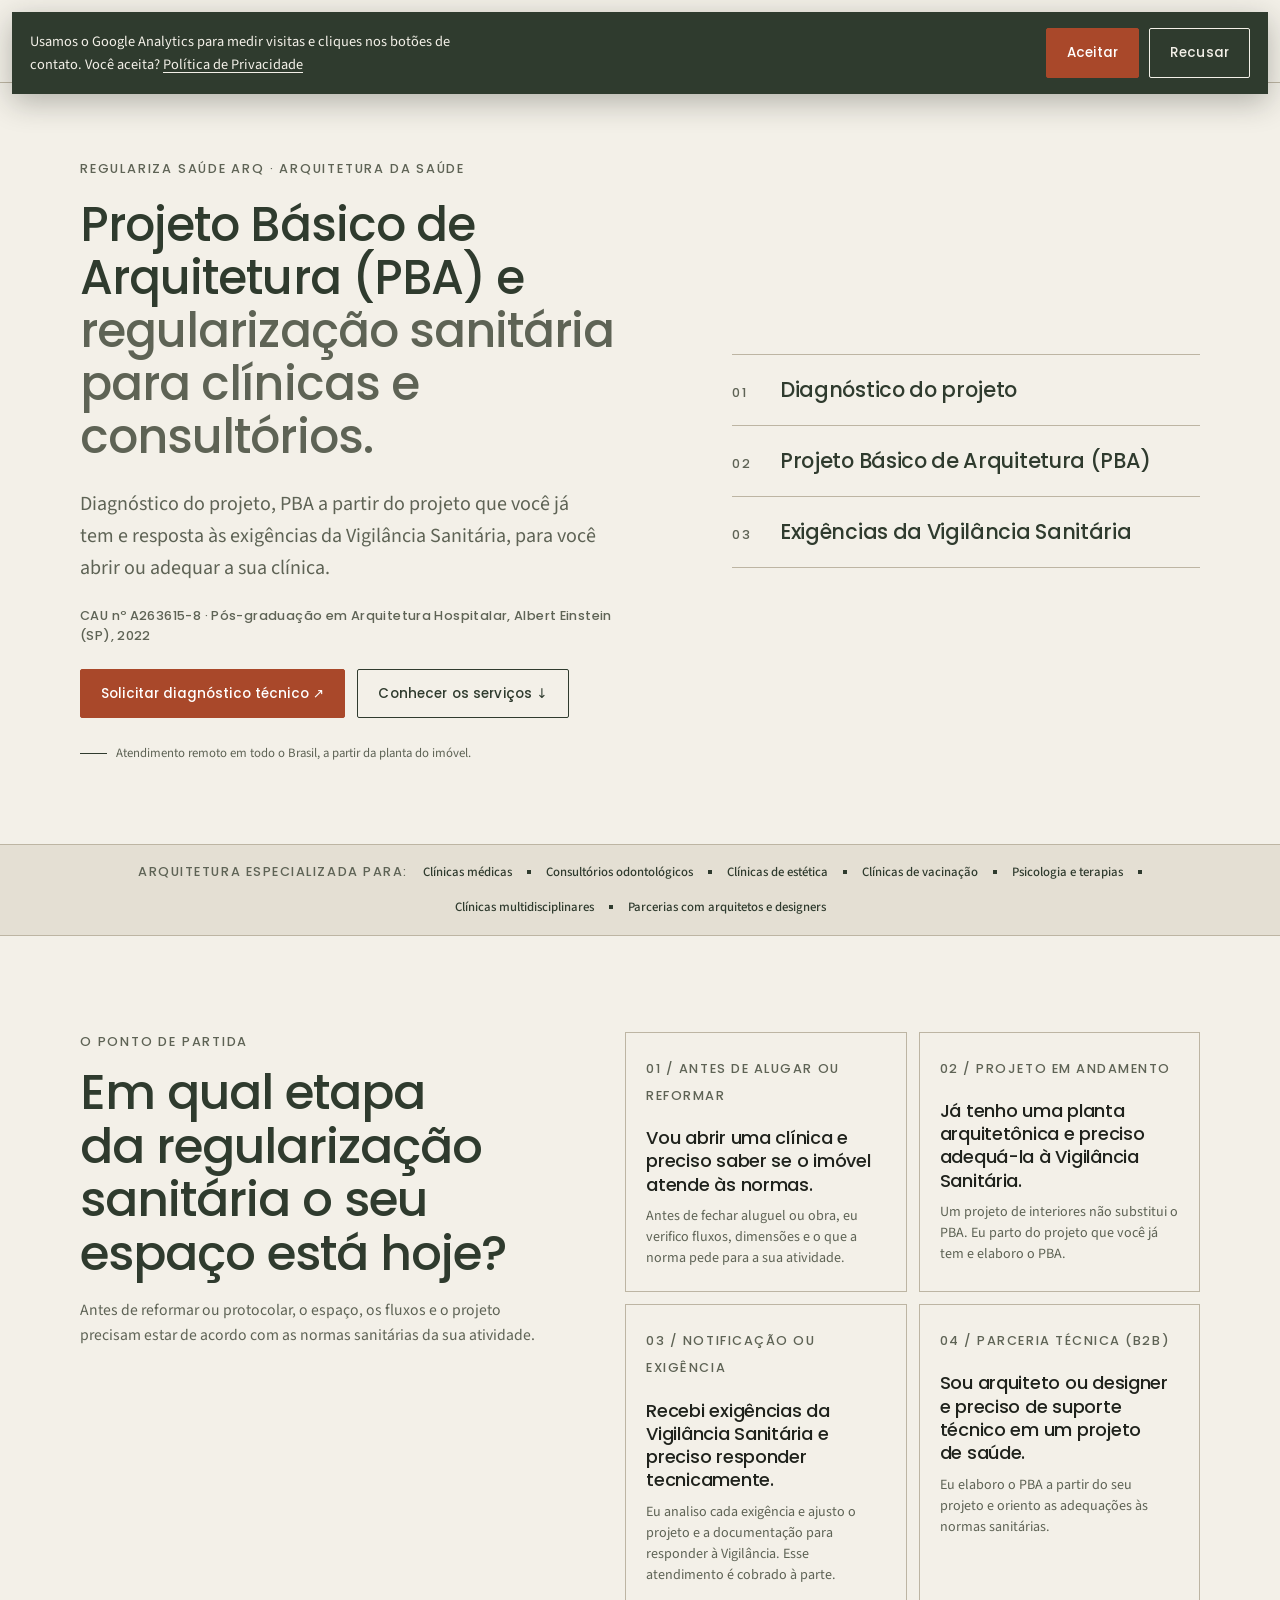
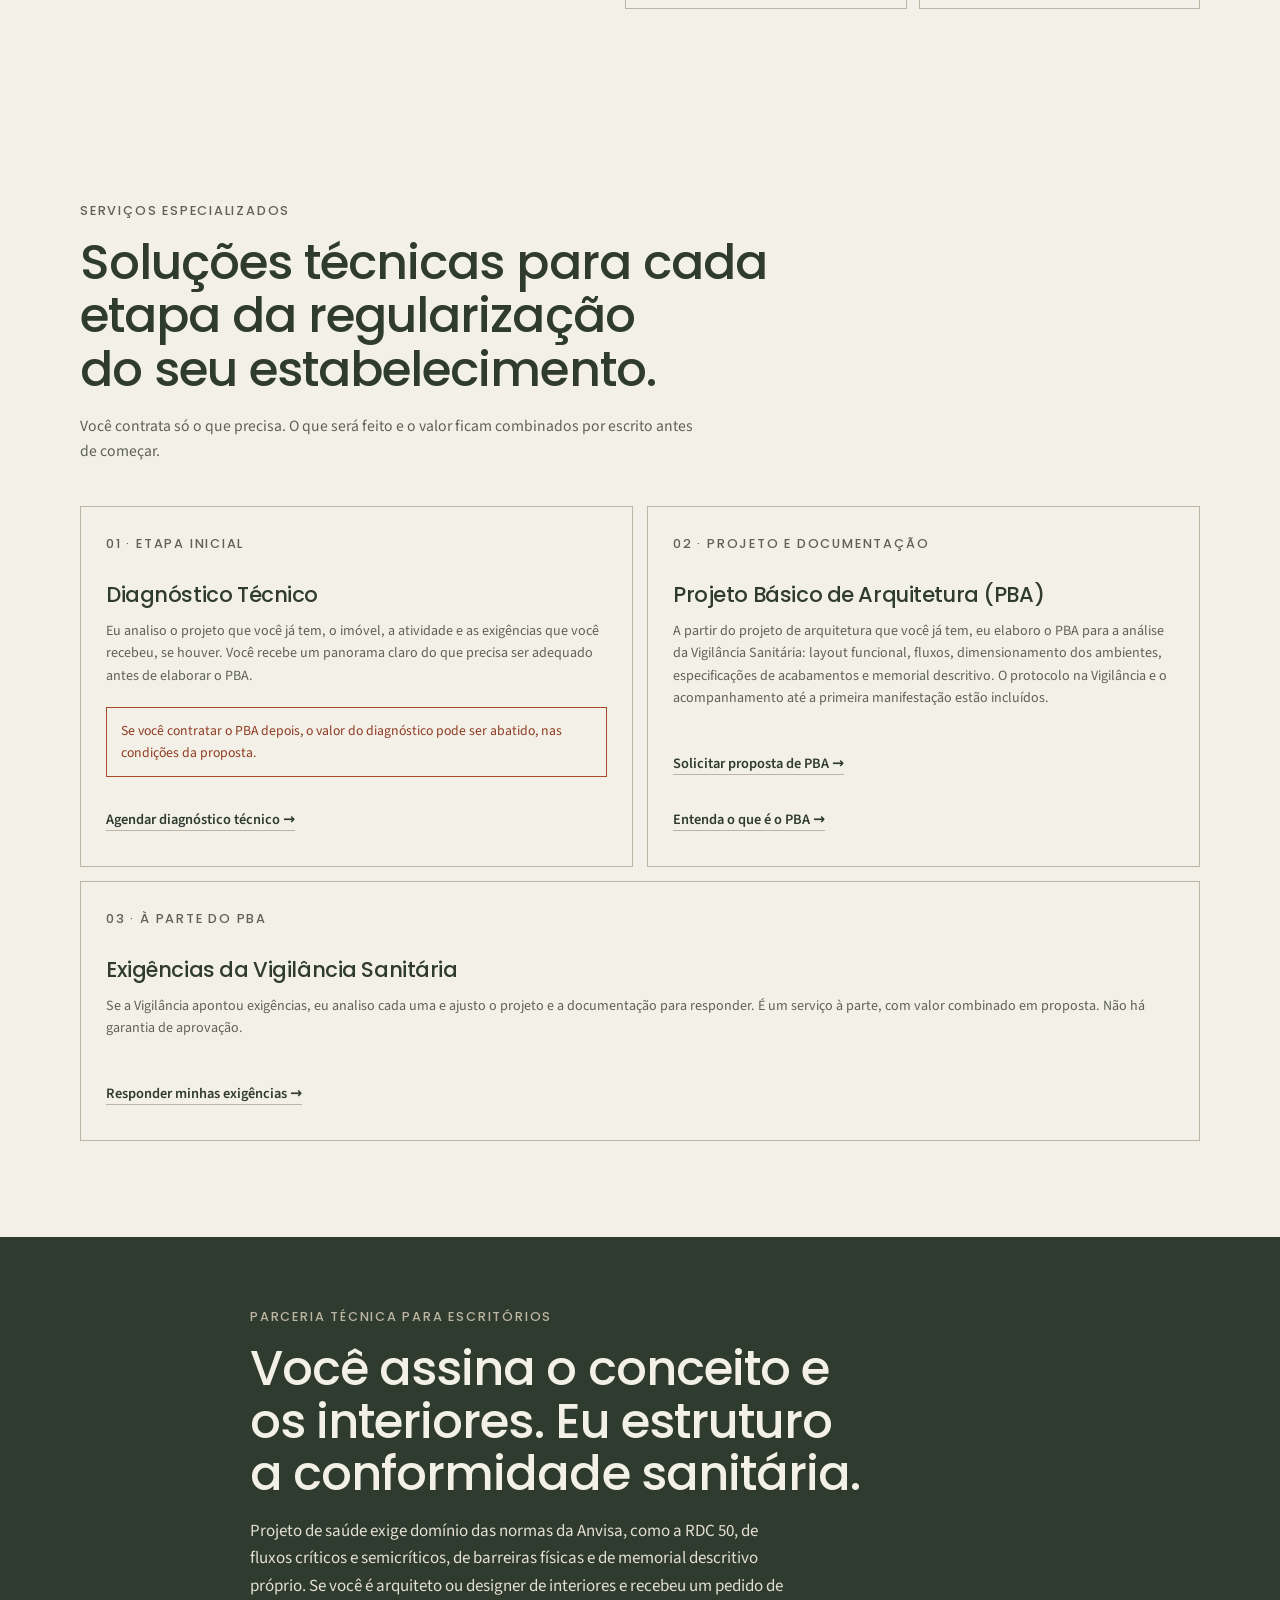
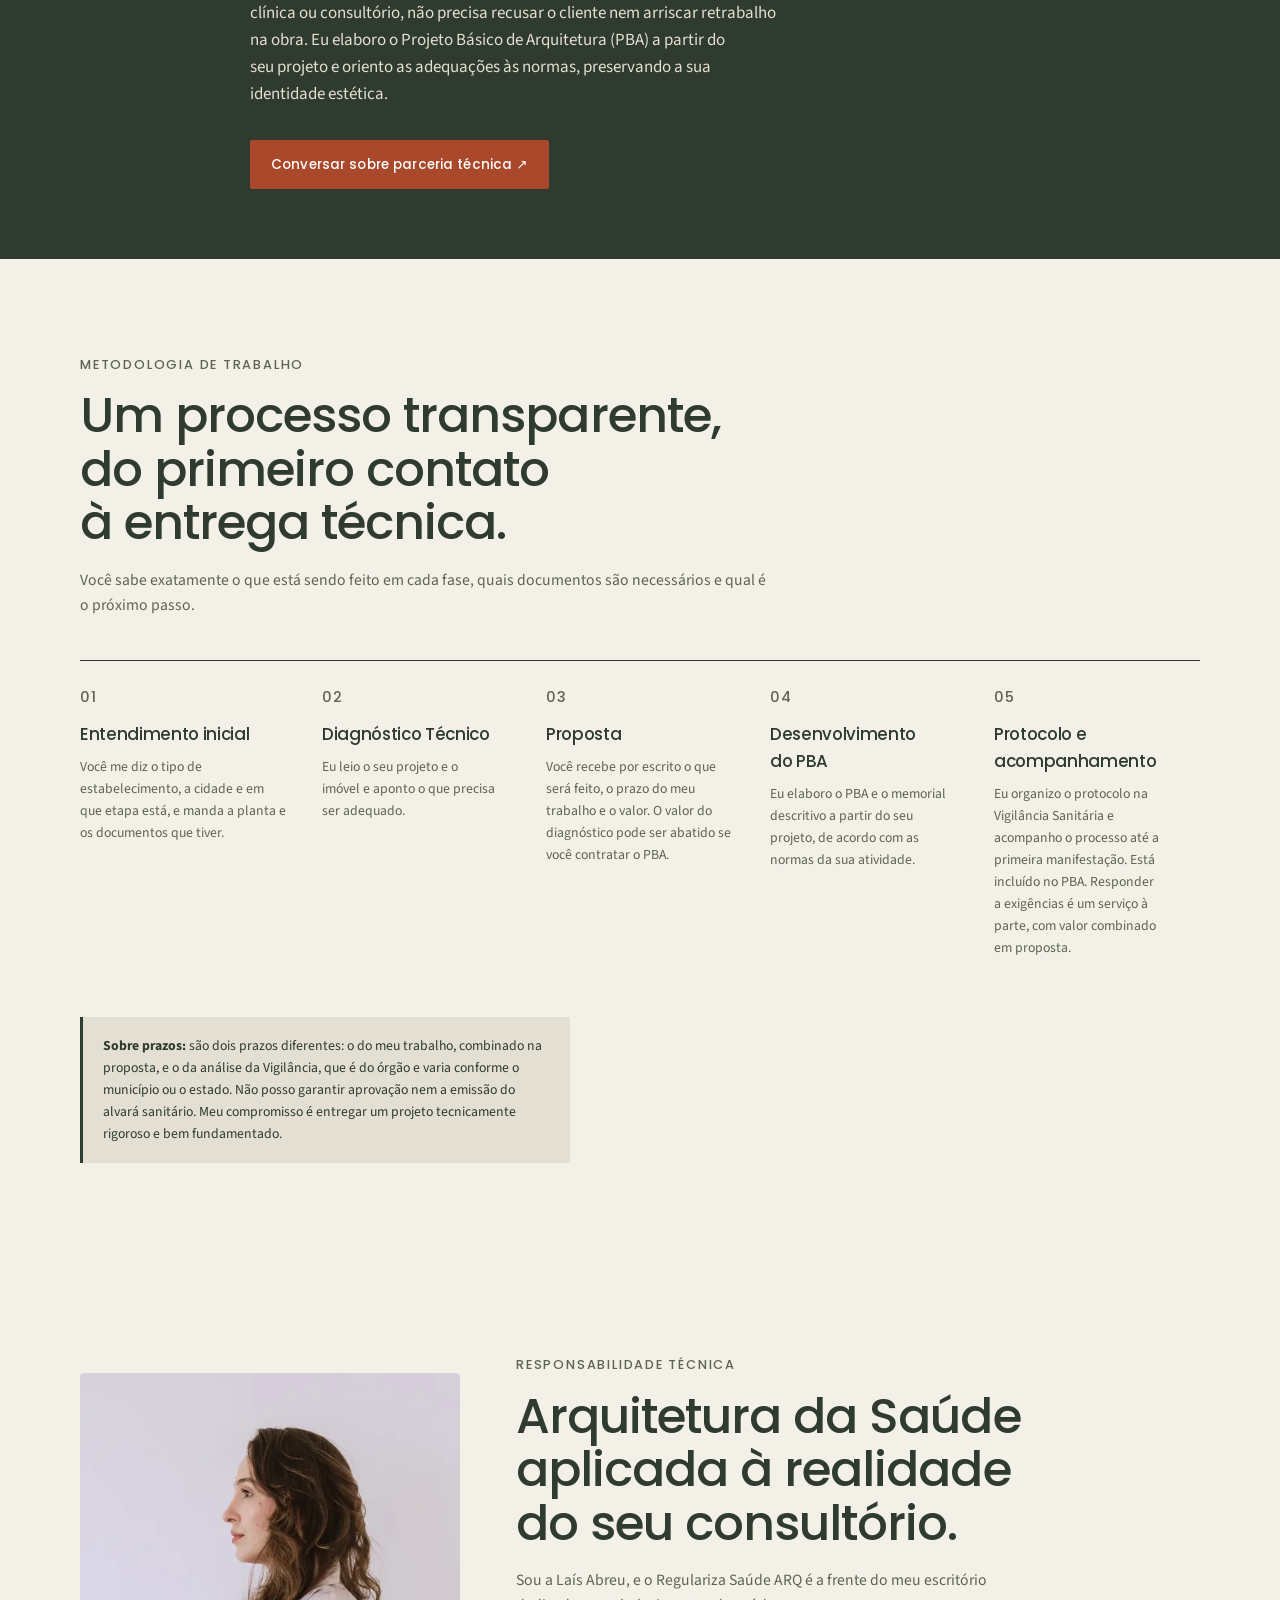
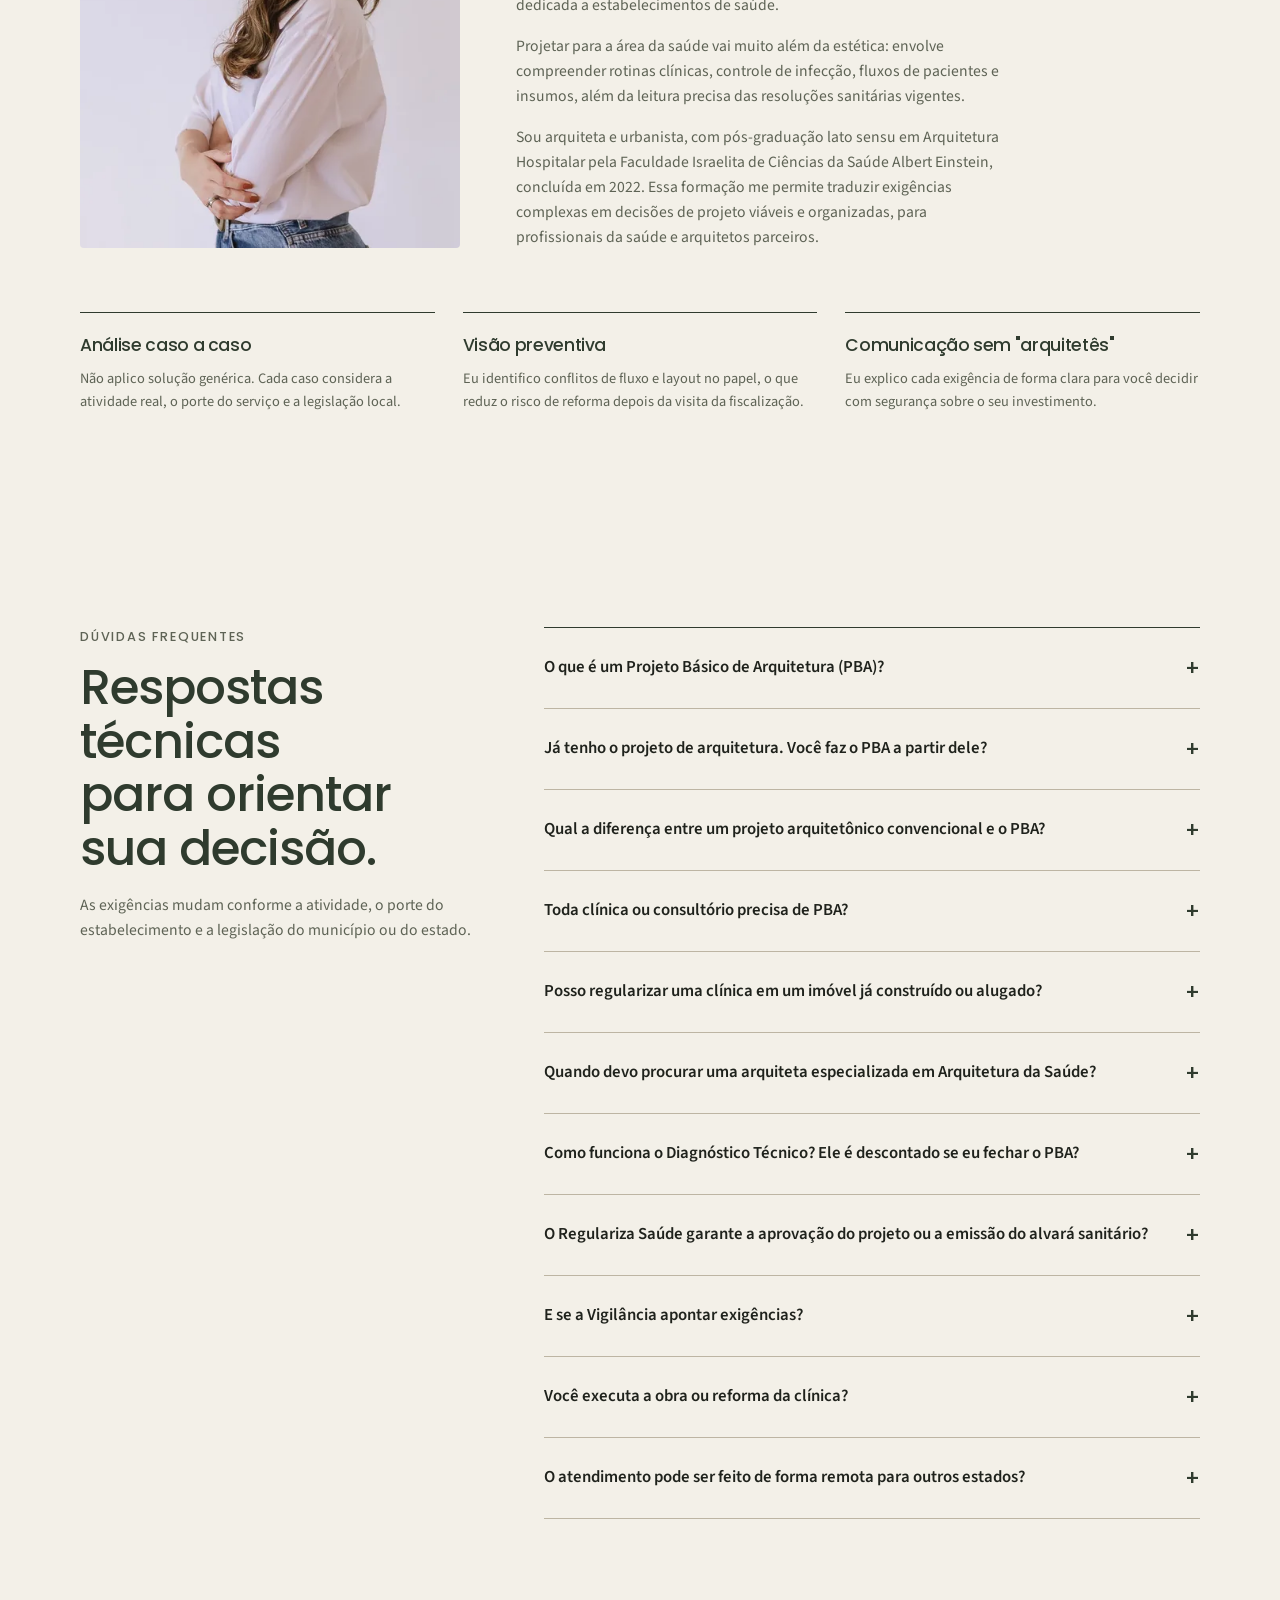
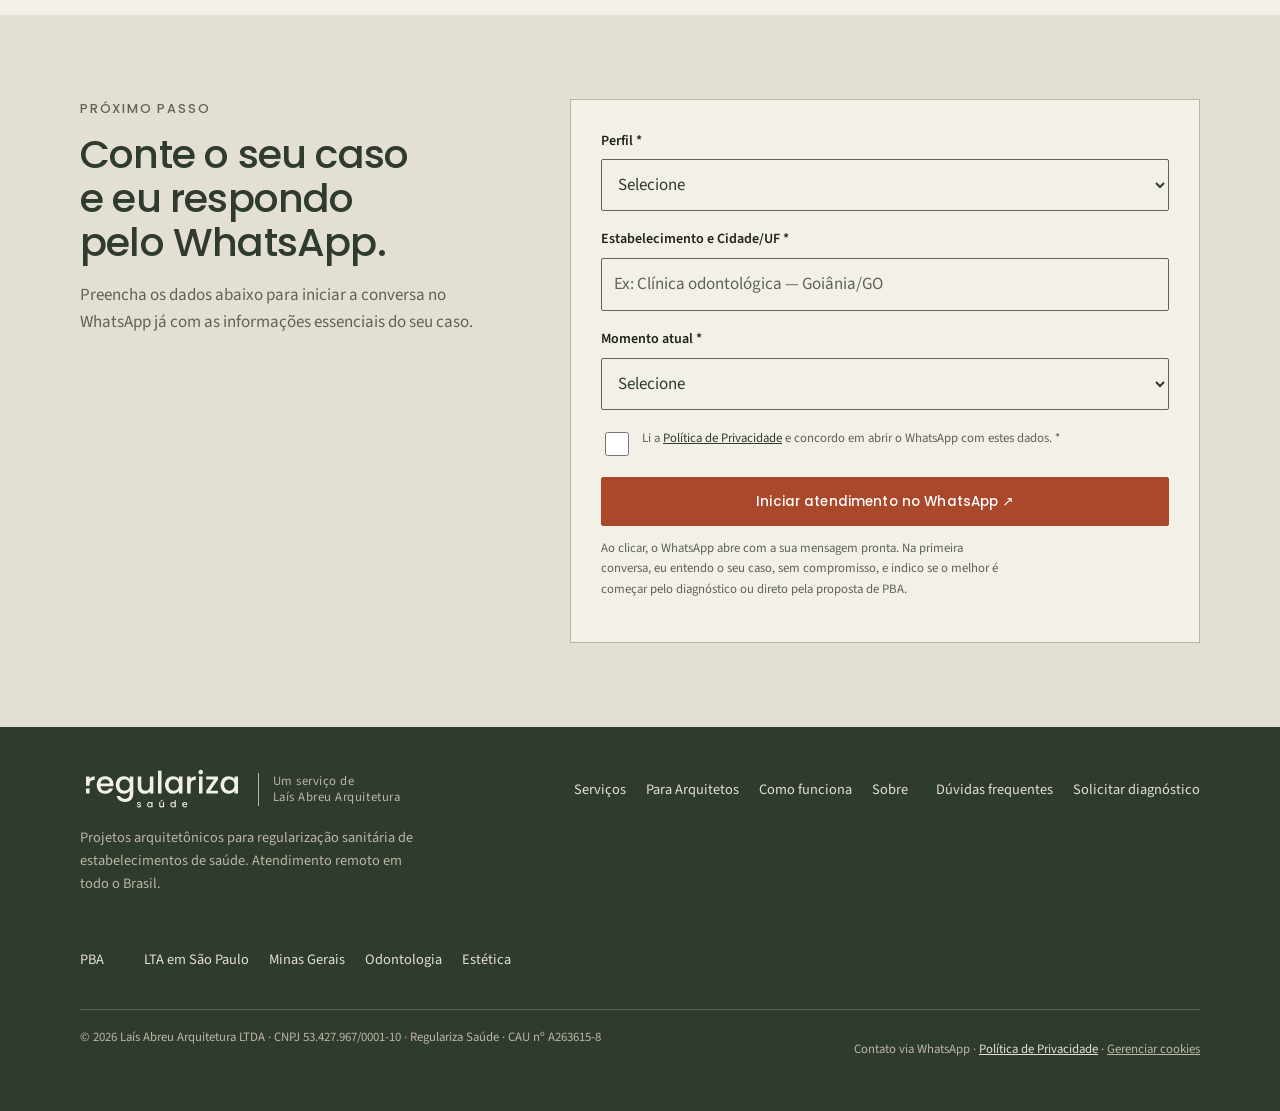
==== commit 315dad91: "Textos: protocolo incluído no PBA (cartão, processo, FAQ e JSON-LD) Co-Authored-By: Claude Sonnet 5." ====
--- a/index.html
+++ b/index.html
@@ -22,7 +22,7 @@
   <link rel="preload" href="/assets/fonts/poppins-latin-500-normal.woff2" as="font" type="font/woff2" crossorigin>
   <link rel="preload" href="/assets/fonts/source-sans-3-latin-wght-normal.woff2" as="font" type="font/woff2" crossorigin>
   <link rel="stylesheet" href="/assets/css/style.css">
-<script type="application/ld+json">{"@context":"https://schema.org","@graph":[{"@type":"ProfessionalService","@id":"https://regularizasaudearq.com.br/#negocio","name":"Regulariza Saúde","alternateName":["Laís Abreu Arquitetura","Regulariza Saúde ARQ"],"url":"https://regularizasaudearq.com.br/","description":"Diagnóstico de projeto, elaboração do Projeto Básico de Arquitetura (PBA) e resposta às exigências da Vigilância Sanitária para clínicas e consultórios.","areaServed":{"@type":"Country","name":"Brasil"},"knowsAbout":["Arquitetura da saúde","Arquitetura hospitalar","Projeto Básico de Arquitetura (PBA)","Vigilância Sanitária","Alvará sanitário","RDC 50/2002"],"founder":{"@id":"https://regularizasaudearq.com.br/#lais"},"image":"https://regularizasaudearq.com.br/assets/og-image.png","hasOfferCatalog":{"@type":"OfferCatalog","name":"Serviços","itemListElement":[{"@type":"Offer","itemOffered":{"@type":"Service","name":"Diagnóstico Técnico","description":"Análise do projeto que você já tem, do imóvel, da atividade e das exigências recebidas, para apontar o que precisa ser adequado antes de elaborar o PBA.","provider":{"@id":"https://regularizasaudearq.com.br/#negocio"},"areaServed":{"@type":"Country","name":"Brasil"}}},{"@type":"Offer","itemOffered":{"@type":"Service","name":"Projeto Básico de Arquitetura (PBA)","description":"A partir do projeto de arquitetura existente, elaboração do PBA para a análise da Vigilância Sanitária: layout funcional, fluxos, dimensionamento dos ambientes, especificações de acabamentos e memorial descritivo. Acompanhamento até a primeira manifestação incluído.","provider":{"@id":"https://regularizasaudearq.com.br/#negocio"},"areaServed":{"@type":"Country","name":"Brasil"}}},{"@type":"Offer","itemOffered":{"@type":"Service","name":"Exigências da Vigilância Sanitária","description":"Análise de cada exigência e ajuste do projeto e da documentação para responder à Vigilância Sanitária, como serviço à parte do PBA.","provider":{"@id":"https://regularizasaudearq.com.br/#negocio"},"areaServed":{"@type":"Country","name":"Brasil"}}}]}},{"@type":"Person","@id":"https://regularizasaudearq.com.br/#lais","name":"Laís Abreu","alternateName":"Laís de Paula Moura Abreu Silva","jobTitle":"Arquiteta e urbanista","identifier":"CAU nº A263615-8","description":"Pós-graduação lato sensu em Arquitetura Hospitalar pela Faculdade Israelita de Ciências da Saúde Albert Einstein (São Paulo), concluída em 2022.","knowsAbout":["Arquitetura da saúde","Arquitetura hospitalar","Regularização sanitária"],"worksFor":{"@id":"https://regularizasaudearq.com.br/#negocio"},"image":"https://regularizasaudearq.com.br/assets/img/lais-abreu.webp"},{"@type":"FAQPage","mainEntity":[{"@type":"Question","name":"O que é um Projeto Básico de Arquitetura (PBA)?","acceptedAnswer":{"@type":"Answer","text":"É o conjunto de pranchas técnicas e documentos descritivos (incluindo o memorial descritivo) que apresenta a estrutura física, os ambientes, os fluxos e os acabamentos de um estabelecimento de saúde para avaliação prévia da Vigilância Sanitária."}},{"@type":"Question","name":"Já tenho o projeto de arquitetura. Você faz o PBA a partir dele?","acceptedAnswer":{"@type":"Answer","text":"Sim. Eu parto do projeto que você já tem e elaboro o PBA. Antes, se você quiser, faço o diagnóstico para apontar o que precisa mudar."}},{"@type":"Question","name":"Qual a diferença entre um projeto arquitetônico convencional e o PBA?","acceptedAnswer":{"@type":"Answer","text":"O projeto convencional foca na estética, ergonomia e construção civil geral. O PBA responde especificamente às normas sanitárias (como a RDC 50 da ANVISA e legislações locais), detalhando fluxos limpos e sujos, barreiras físicas, pontos de água, ventilação, revestimentos laváveis e descritivos técnicos exigidos pelo fiscal sanitário."}},{"@type":"Question","name":"Toda clínica ou consultório precisa de PBA?","acceptedAnswer":{"@type":"Answer","text":"Nem sempre. Depende da classificação de risco da atividade (CNAE), dos procedimentos feitos no local e das regras da Vigilância do seu município ou estado. O diagnóstico serve para verificar isso antes de você investir no PBA."}},{"@type":"Question","name":"Posso regularizar uma clínica em um imóvel já construído ou alugado?","acceptedAnswer":{"@type":"Answer","text":"Sim, desde que o imóvel comporte fisicamente as adaptações exigidas para a sua atividade. Antes de assinar um contrato de locação ou iniciar obras, recomenda-se realizar um Diagnóstico Técnico para avaliar a viabilidade do espaço e evitar gastos imprevistos."}},{"@type":"Question","name":"Quando devo procurar uma arquiteta especializada em Arquitetura da Saúde?","acceptedAnswer":{"@type":"Answer","text":"O momento ideal é antes de alugar o imóvel ou iniciar a reforma. Também atendo quando o espaço já está pronto, quando há uma planta feita por outro profissional que precisa de adequação, ou depois de receber exigências da Vigilância Sanitária."}},{"@type":"Question","name":"Como funciona o Diagnóstico Técnico? Ele é descontado se eu fechar o PBA?","acceptedAnswer":{"@type":"Answer","text":"É uma etapa inicial, contratada separadamente: eu analiso a sua planta, o imóvel, a atividade e os documentos e aponto o que precisa ser feito. Se você contratar o PBA em seguida, o valor do diagnóstico pode ser abatido, nas condições da proposta."}},{"@type":"Question","name":"O Regulariza Saúde garante a aprovação do projeto ou a emissão do alvará sanitário?","acceptedAnswer":{"@type":"Answer","text":"Não. A análise e o deferimento são da Vigilância Sanitária, e nenhum profissional pode garantir aprovação. Meu trabalho é elaborar o projeto de acordo com as normas, reduzindo falhas na documentação."}},{"@type":"Question","name":"E se a Vigilância apontar exigências?","acceptedAnswer":{"@type":"Answer","text":"Eu acompanho o processo até a primeira manifestação, o que está incluído no PBA. Responder às exigências é um serviço à parte, com valor combinado em proposta."}},{"@type":"Question","name":"Você executa a obra ou reforma da clínica?","acceptedAnswer":{"@type":"Answer","text":"Não executo obras. Meu trabalho é técnico e de projeto: entrego o diagnóstico, o PBA e a documentação para a sua equipe ou empreiteira fazer as adequações com precisão."}},{"@type":"Question","name":"O atendimento pode ser feito de forma remota para outros estados?","acceptedAnswer":{"@type":"Answer","text":"Sim. Atendo todo o Brasil de forma remota, desde que haja planta baixa ou levantamento métrico confiável do imóvel e acesso às diretrizes da Vigilância local."}}]}]}</script>
+<script type="application/ld+json">{"@context":"https://schema.org","@graph":[{"@type":"ProfessionalService","@id":"https://regularizasaudearq.com.br/#negocio","name":"Regulariza Saúde","alternateName":["Laís Abreu Arquitetura","Regulariza Saúde ARQ"],"url":"https://regularizasaudearq.com.br/","description":"Diagnóstico de projeto, elaboração do Projeto Básico de Arquitetura (PBA) e resposta às exigências da Vigilância Sanitária para clínicas e consultórios.","areaServed":{"@type":"Country","name":"Brasil"},"knowsAbout":["Arquitetura da saúde","Arquitetura hospitalar","Projeto Básico de Arquitetura (PBA)","Vigilância Sanitária","Alvará sanitário","RDC 50/2002"],"founder":{"@id":"https://regularizasaudearq.com.br/#lais"},"image":"https://regularizasaudearq.com.br/assets/og-image.png","hasOfferCatalog":{"@type":"OfferCatalog","name":"Serviços","itemListElement":[{"@type":"Offer","itemOffered":{"@type":"Service","name":"Diagnóstico Técnico","description":"Análise do projeto que você já tem, do imóvel, da atividade e das exigências recebidas, para apontar o que precisa ser adequado antes de elaborar o PBA.","provider":{"@id":"https://regularizasaudearq.com.br/#negocio"},"areaServed":{"@type":"Country","name":"Brasil"}}},{"@type":"Offer","itemOffered":{"@type":"Service","name":"Projeto Básico de Arquitetura (PBA)","description":"A partir do projeto de arquitetura existente, elaboração do PBA para a análise da Vigilância Sanitária: layout funcional, fluxos, dimensionamento dos ambientes, especificações de acabamentos e memorial descritivo. Protocolo e acompanhamento até a primeira manifestação incluídos.","provider":{"@id":"https://regularizasaudearq.com.br/#negocio"},"areaServed":{"@type":"Country","name":"Brasil"}}},{"@type":"Offer","itemOffered":{"@type":"Service","name":"Exigências da Vigilância Sanitária","description":"Análise de cada exigência e ajuste do projeto e da documentação para responder à Vigilância Sanitária, como serviço à parte do PBA.","provider":{"@id":"https://regularizasaudearq.com.br/#negocio"},"areaServed":{"@type":"Country","name":"Brasil"}}}]}},{"@type":"Person","@id":"https://regularizasaudearq.com.br/#lais","name":"Laís Abreu","alternateName":"Laís de Paula Moura Abreu Silva","jobTitle":"Arquiteta e urbanista","identifier":"CAU nº A263615-8","description":"Pós-graduação lato sensu em Arquitetura Hospitalar pela Faculdade Israelita de Ciências da Saúde Albert Einstein (São Paulo), concluída em 2022.","knowsAbout":["Arquitetura da saúde","Arquitetura hospitalar","Regularização sanitária"],"worksFor":{"@id":"https://regularizasaudearq.com.br/#negocio"},"image":"https://regularizasaudearq.com.br/assets/img/lais-abreu.webp"},{"@type":"FAQPage","mainEntity":[{"@type":"Question","name":"O que é um Projeto Básico de Arquitetura (PBA)?","acceptedAnswer":{"@type":"Answer","text":"É o conjunto de pranchas técnicas e documentos descritivos (incluindo o memorial descritivo) que apresenta a estrutura física, os ambientes, os fluxos e os acabamentos de um estabelecimento de saúde para avaliação prévia da Vigilância Sanitária."}},{"@type":"Question","name":"Já tenho o projeto de arquitetura. Você faz o PBA a partir dele?","acceptedAnswer":{"@type":"Answer","text":"Sim. Eu parto do projeto que você já tem e elaboro o PBA. Antes, se você quiser, faço o diagnóstico para apontar o que precisa mudar."}},{"@type":"Question","name":"Qual a diferença entre um projeto arquitetônico convencional e o PBA?","acceptedAnswer":{"@type":"Answer","text":"O projeto convencional foca na estética, ergonomia e construção civil geral. O PBA responde especificamente às normas sanitárias (como a RDC 50 da ANVISA e legislações locais), detalhando fluxos limpos e sujos, barreiras físicas, pontos de água, ventilação, revestimentos laváveis e descritivos técnicos exigidos pelo fiscal sanitário."}},{"@type":"Question","name":"Toda clínica ou consultório precisa de PBA?","acceptedAnswer":{"@type":"Answer","text":"Nem sempre. Depende da classificação de risco da atividade (CNAE), dos procedimentos feitos no local e das regras da Vigilância do seu município ou estado. O diagnóstico serve para verificar isso antes de você investir no PBA."}},{"@type":"Question","name":"Posso regularizar uma clínica em um imóvel já construído ou alugado?","acceptedAnswer":{"@type":"Answer","text":"Sim, desde que o imóvel comporte fisicamente as adaptações exigidas para a sua atividade. Antes de assinar um contrato de locação ou iniciar obras, recomenda-se realizar um Diagnóstico Técnico para avaliar a viabilidade do espaço e evitar gastos imprevistos."}},{"@type":"Question","name":"Quando devo procurar uma arquiteta especializada em Arquitetura da Saúde?","acceptedAnswer":{"@type":"Answer","text":"O momento ideal é antes de alugar o imóvel ou iniciar a reforma. Também atendo quando o espaço já está pronto, quando há uma planta feita por outro profissional que precisa de adequação, ou depois de receber exigências da Vigilância Sanitária."}},{"@type":"Question","name":"Como funciona o Diagnóstico Técnico? Ele é descontado se eu fechar o PBA?","acceptedAnswer":{"@type":"Answer","text":"É uma etapa inicial, contratada separadamente: eu analiso a sua planta, o imóvel, a atividade e os documentos e aponto o que precisa ser feito. Se você contratar o PBA em seguida, o valor do diagnóstico pode ser abatido, nas condições da proposta."}},{"@type":"Question","name":"O Regulariza Saúde garante a aprovação do projeto ou a emissão do alvará sanitário?","acceptedAnswer":{"@type":"Answer","text":"Não. A análise e o deferimento são da Vigilância Sanitária, e nenhum profissional pode garantir aprovação. Meu trabalho é elaborar o projeto de acordo com as normas, reduzindo falhas na documentação."}},{"@type":"Question","name":"E se a Vigilância apontar exigências?","acceptedAnswer":{"@type":"Answer","text":"Eu faço o protocolo e acompanho o processo até a primeira manifestação, o que está incluído no PBA. Responder às exigências é um serviço à parte, com valor combinado em proposta."}},{"@type":"Question","name":"Você executa a obra ou reforma da clínica?","acceptedAnswer":{"@type":"Answer","text":"Não executo obras. Meu trabalho é técnico e de projeto: entrego o diagnóstico, o PBA e a documentação para a sua equipe ou empreiteira fazer as adequações com precisão."}},{"@type":"Question","name":"O atendimento pode ser feito de forma remota para outros estados?","acceptedAnswer":{"@type":"Answer","text":"Sim. Atendo todo o Brasil de forma remota, desde que haja planta baixa ou levantamento métrico confiável do imóvel e acesso às diretrizes da Vigilância local."}}]}]}</script>
 </head>
 <body><a class="skip-link" href="#inicio">Pular para o conteúdo</a>
 <header class="topbar"><div class="wrap nav"><a class="brand" href="#inicio" aria-label="Regulariza Saúde — um serviço de Laís Abreu Arquitetura, início"><img class="brand-logo" src="/assets/logo/regulariza-saude-verde.svg" alt="" width="164" height="44"><span class="brand-by">Um serviço de<br>Laís Abreu Arquitetura</span></a><button class="menu-toggle" id="menuToggle" aria-expanded="false" aria-controls="navlinks" aria-label="Abrir menu">☰ Menu</button><nav class="navlinks" id="navlinks" aria-label="Navegação principal"><a href="#servicos">Serviços</a><a href="#parcerias">Para Arquitetos</a><a href="#processo">Como funciona</a><a href="#sobre">Sobre</a><a href="#faq">Dúvidas frequentes</a><a class="btn btn-primary mobile-cta" href="#avaliacao">Solicitar diagnóstico ↗</a></nav><a class="btn btn-primary whatsapp-link" href="https://wa.me/5537998287505?text=Ol%C3%A1%21%20Vim%20pelo%20site%20do%20Regulariza%20Sa%C3%BAde%20ARQ%20e%20gostaria%20de%20informa%C3%A7%C3%B5es%20sobre%20o%20Diagn%C3%B3stico%20T%C3%A9cnico." data-message="Olá! Vim pelo site do Regulariza Saúde ARQ e gostaria de informações sobre o Diagnóstico Técnico." target="_blank" rel="noopener noreferrer">Solicitar diagnóstico ↗</a></div></header>
@@ -30,11 +30,11 @@
 <section class="hero"><div class="wrap hero-grid"><div><div class="eyebrow">REGULARIZA SAÚDE ARQ · ARQUITETURA DA SAÚDE</div><h1 class="serif">Projeto Básico de Arquitetura (PBA) e <em>regularização sanitária para clínicas e consultórios.</em></h1><p class="hero-copy">Diagnóstico do projeto, PBA a partir do projeto que você já tem e resposta às exigências da Vigilância Sanitária, para você abrir ou adequar a sua clínica.</p><p class="hero-cred">CAU nº A263615-8 · Pós-graduação em Arquitetura Hospitalar, Albert Einstein (SP), 2022</p><div class="hero-actions"><a class="btn btn-accent whatsapp-link" href="https://wa.me/5537998287505?text=Ol%C3%A1%21%20Vim%20pelo%20site%20do%20Regulariza%20Sa%C3%BAde%20ARQ%20e%20gostaria%20de%20informa%C3%A7%C3%B5es%20sobre%20o%20Diagn%C3%B3stico%20T%C3%A9cnico." data-message="Olá! Vim pelo site do Regulariza Saúde ARQ e gostaria de informações sobre o Diagnóstico Técnico." target="_blank" rel="noopener noreferrer">Solicitar diagnóstico técnico ↗</a><a class="btn btn-outline" href="#servicos">Conhecer os serviços ↓</a></div><div class="micro-note">Atendimento remoto em todo o Brasil, a partir da planta do imóvel.</div></div><ol class="hero-index" aria-label="Serviços"><li><a href="#servicos"><span>01</span>Diagnóstico do projeto</a></li><li><a href="#servicos"><span>02</span>Projeto Básico de Arquitetura (PBA)</a></li><li><a href="#servicos"><span>03</span>Exigências da Vigilância Sanitária</a></li></ol></div></section>
 <section class="segment-strip" aria-label="Estabelecimentos atendidos"><div class="wrap segment-inner"><span>Arquitetura especializada para:</span><b>Clínicas médicas</b><i></i><b>Consultórios odontológicos</b><i></i><b>Clínicas de estética</b><i></i><b>Clínicas de vacinação</b><i></i><b>Psicologia e terapias</b><i></i><b>Clínicas multidisciplinares</b><i></i><b>Parcerias com arquitetos e designers</b></div></section>
 <section class="section section-white"><div class="wrap problem-grid"><div class="section-head"><div class="eyebrow">O PONTO DE PARTIDA</div><h2 class="serif">Em qual etapa da regularização sanitária o seu espaço está hoje?</h2><p>Antes de reformar ou protocolar, o espaço, os fluxos e o projeto precisam estar de acordo com as normas sanitárias da sua atividade.</p></div><div class="problem-list"><article class="problem"><span class="problem-num">01 / ANTES DE ALUGAR OU REFORMAR</span><p>Vou abrir uma clínica e preciso saber se o imóvel atende às normas.</p><p class="problem-note">Antes de fechar aluguel ou obra, eu verifico fluxos, dimensões e o que a norma pede para a sua atividade.</p></article><article class="problem"><span class="problem-num">02 / PROJETO EM ANDAMENTO</span><p>Já tenho uma planta arquitetônica e preciso adequá-la à Vigilância Sanitária.</p><p class="problem-note">Um projeto de interiores não substitui o PBA. Eu parto do projeto que você já tem e elaboro o PBA.</p></article><article class="problem"><span class="problem-num">03 / NOTIFICAÇÃO OU EXIGÊNCIA</span><p>Recebi exigências da Vigilância Sanitária e preciso responder tecnicamente.</p><p class="problem-note">Eu analiso cada exigência e ajusto o projeto e a documentação para responder à Vigilância. Esse atendimento é cobrado à parte.</p></article><article class="problem"><span class="problem-num">04 / PARCERIA TÉCNICA (B2B)</span><p>Sou arquiteto ou designer e preciso de suporte técnico em um projeto de saúde.</p><p class="problem-note">Eu elaboro o PBA a partir do seu projeto e oriento as adequações às normas sanitárias.</p></article></div></div></section>
-<section class="section" id="servicos"><div class="wrap"><div class="section-head"><div class="eyebrow">SERVIÇOS ESPECIALIZADOS</div><h2 class="serif">Soluções técnicas para cada etapa da regularização do seu estabelecimento.</h2><p>Você contrata só o que precisa. O que será feito e o valor ficam combinados por escrito antes de começar.</p></div><div class="service-grid"><article class="service"><span class="service-num">01 · ETAPA INICIAL</span><h3>Diagnóstico Técnico</h3><p>Eu analiso o projeto que você já tem, o imóvel, a atividade e as exigências que você recebeu, se houver. Você recebe um panorama claro do que precisa ser adequado antes de elaborar o PBA.</p><p class="service-highlight">Se você contratar o PBA depois, o valor do diagnóstico pode ser abatido, nas condições da proposta.</p><a class="text-link" href="#avaliacao">Agendar diagnóstico técnico →</a></article><article class="service"><span class="service-num">02 · PROJETO E DOCUMENTAÇÃO</span><h3>Projeto Básico de Arquitetura (PBA)</h3><p>A partir do projeto de arquitetura que você já tem, eu elaboro o PBA para a análise da Vigilância Sanitária: layout funcional, fluxos, dimensionamento dos ambientes, especificações de acabamentos e memorial descritivo. O acompanhamento até a primeira manifestação da Vigilância está incluído.</p><a class="text-link" href="#avaliacao" data-service="Já tenho planta e preciso do PBA">Solicitar proposta de PBA →</a><a class="text-link" href="/projeto-basico-de-arquitetura-pba/">Entenda o que é o PBA →</a></article><article class="service"><span class="service-num">03 · À PARTE DO PBA</span><h3>Exigências da Vigilância Sanitária</h3><p>Se a Vigilância apontou exigências, eu analiso cada uma e ajusto o projeto e a documentação para responder. É um serviço à parte, com valor combinado em proposta. Não há garantia de aprovação.</p><a class="text-link" href="#avaliacao" data-service="Recebi exigência da Vigilância Sanitária">Responder minhas exigências →</a></article></div></div></section>
+<section class="section" id="servicos"><div class="wrap"><div class="section-head"><div class="eyebrow">SERVIÇOS ESPECIALIZADOS</div><h2 class="serif">Soluções técnicas para cada etapa da regularização do seu estabelecimento.</h2><p>Você contrata só o que precisa. O que será feito e o valor ficam combinados por escrito antes de começar.</p></div><div class="service-grid"><article class="service"><span class="service-num">01 · ETAPA INICIAL</span><h3>Diagnóstico Técnico</h3><p>Eu analiso o projeto que você já tem, o imóvel, a atividade e as exigências que você recebeu, se houver. Você recebe um panorama claro do que precisa ser adequado antes de elaborar o PBA.</p><p class="service-highlight">Se você contratar o PBA depois, o valor do diagnóstico pode ser abatido, nas condições da proposta.</p><a class="text-link" href="#avaliacao">Agendar diagnóstico técnico →</a></article><article class="service"><span class="service-num">02 · PROJETO E DOCUMENTAÇÃO</span><h3>Projeto Básico de Arquitetura (PBA)</h3><p>A partir do projeto de arquitetura que você já tem, eu elaboro o PBA para a análise da Vigilância Sanitária: layout funcional, fluxos, dimensionamento dos ambientes, especificações de acabamentos e memorial descritivo. O protocolo na Vigilância e o acompanhamento até a primeira manifestação estão incluídos.</p><a class="text-link" href="#avaliacao" data-service="Já tenho planta e preciso do PBA">Solicitar proposta de PBA →</a><a class="text-link" href="/projeto-basico-de-arquitetura-pba/">Entenda o que é o PBA →</a></article><article class="service"><span class="service-num">03 · À PARTE DO PBA</span><h3>Exigências da Vigilância Sanitária</h3><p>Se a Vigilância apontou exigências, eu analiso cada uma e ajusto o projeto e a documentação para responder. É um serviço à parte, com valor combinado em proposta. Não há garantia de aprovação.</p><a class="text-link" href="#avaliacao" data-service="Recebi exigência da Vigilância Sanitária">Responder minhas exigências →</a></article></div></div></section>
 <section class="feature-band" id="parcerias"><div class="wrap partner"><div class="eyebrow">PARCERIA TÉCNICA PARA ESCRITÓRIOS</div><h2 class="serif">Você assina o conceito e os interiores. Eu estruturo a conformidade sanitária.</h2><p>Projeto de saúde exige domínio das normas da Anvisa, como a RDC 50, de fluxos críticos e semicríticos, de barreiras físicas e de memorial descritivo próprio. Se você é arquiteto ou designer de interiores e recebeu um pedido de clínica ou consultório, não precisa recusar o cliente nem arriscar retrabalho na obra. Eu elaboro o Projeto Básico de Arquitetura (PBA) a partir do seu projeto e oriento as adequações às normas, preservando a sua identidade estética.</p><a class="btn btn-accent whatsapp-link" href="https://wa.me/5537998287505?text=Ol%C3%A1%21%20Vim%20pelo%20site%20do%20Regulariza%20Sa%C3%BAde%20ARQ.%20Sou%20arquiteto%28a%29%20ou%20designer%20e%20gostaria%20de%20conversar%20sobre%20parceria%20t%C3%A9cnica%20em%20um%20projeto%20de%20sa%C3%BAde." data-message="Olá! Vim pelo site do Regulariza Saúde ARQ. Sou arquiteto(a) ou designer e gostaria de conversar sobre parceria técnica em um projeto de saúde." target="_blank" rel="noopener noreferrer">Conversar sobre parceria técnica ↗</a></div></section>
-<section class="section" id="processo"><div class="wrap"><div class="section-head"><div class="eyebrow">METODOLOGIA DE TRABALHO</div><h2 class="serif">Um processo transparente, do primeiro contato à entrega técnica.</h2><p>Você sabe exatamente o que está sendo feito em cada fase, quais documentos são necessários e qual é o próximo passo.</p></div><div class="steps"><article class="step"><div class="step-number">01</div><h3>Entendimento inicial</h3><p>Você me diz o tipo de estabelecimento, a cidade e em que etapa está, e manda a planta e os documentos que tiver.</p></article><article class="step"><div class="step-number">02</div><h3>Diagnóstico Técnico</h3><p>Eu leio o seu projeto e o imóvel e aponto o que precisa ser adequado.</p></article><article class="step"><div class="step-number">03</div><h3>Proposta</h3><p>Você recebe por escrito o que será feito, o prazo do meu trabalho e o valor. O valor do diagnóstico pode ser abatido se você contratar o PBA.</p></article><article class="step"><div class="step-number">04</div><h3>Desenvolvimento do PBA</h3><p>Eu elaboro o PBA e o memorial descritivo a partir do seu projeto, de acordo com as normas da sua atividade.</p></article><article class="step"><div class="step-number">05</div><h3>Acompanhamento</h3><p>Eu acompanho o processo na Vigilância Sanitária até a primeira manifestação. Está incluído no PBA. Responder a exigências é um serviço à parte, com valor combinado em proposta.</p></article></div><div class="deadline-note"><strong>Sobre prazos:</strong> são dois prazos diferentes: o do meu trabalho, combinado na proposta, e o da análise da Vigilância, que é do órgão e varia conforme o município ou o estado. Não posso garantir aprovação nem a emissão do alvará sanitário. Meu compromisso é entregar um projeto tecnicamente rigoroso e bem fundamentado.</div></div></section>
+<section class="section" id="processo"><div class="wrap"><div class="section-head"><div class="eyebrow">METODOLOGIA DE TRABALHO</div><h2 class="serif">Um processo transparente, do primeiro contato à entrega técnica.</h2><p>Você sabe exatamente o que está sendo feito em cada fase, quais documentos são necessários e qual é o próximo passo.</p></div><div class="steps"><article class="step"><div class="step-number">01</div><h3>Entendimento inicial</h3><p>Você me diz o tipo de estabelecimento, a cidade e em que etapa está, e manda a planta e os documentos que tiver.</p></article><article class="step"><div class="step-number">02</div><h3>Diagnóstico Técnico</h3><p>Eu leio o seu projeto e o imóvel e aponto o que precisa ser adequado.</p></article><article class="step"><div class="step-number">03</div><h3>Proposta</h3><p>Você recebe por escrito o que será feito, o prazo do meu trabalho e o valor. O valor do diagnóstico pode ser abatido se você contratar o PBA.</p></article><article class="step"><div class="step-number">04</div><h3>Desenvolvimento do PBA</h3><p>Eu elaboro o PBA e o memorial descritivo a partir do seu projeto, de acordo com as normas da sua atividade.</p></article><article class="step"><div class="step-number">05</div><h3>Protocolo e acompanhamento</h3><p>Eu organizo o protocolo na Vigilância Sanitária e acompanho o processo até a primeira manifestação. Está incluído no PBA. Responder a exigências é um serviço à parte, com valor combinado em proposta.</p></article></div><div class="deadline-note"><strong>Sobre prazos:</strong> são dois prazos diferentes: o do meu trabalho, combinado na proposta, e o da análise da Vigilância, que é do órgão e varia conforme o município ou o estado. Não posso garantir aprovação nem a emissão do alvará sanitário. Meu compromisso é entregar um projeto tecnicamente rigoroso e bem fundamentado.</div></div></section>
 <section class="section section-white" id="sobre"><div class="wrap"><div class="about-intro"><figure class="about-photo"><img src="/assets/img/lais-abreu.webp" srcset="/assets/img/lais-abreu-480.webp 480w, /assets/img/lais-abreu.webp 800w" sizes="(min-width:900px) 380px, 70vw" width="800" height="1000" loading="lazy" decoding="async" alt="Laís Abreu, arquiteta e urbanista, de perfil, com camisa branca e braços cruzados"></figure><div class="about-copy"><div class="eyebrow">RESPONSABILIDADE TÉCNICA</div><h2 class="serif">Arquitetura da Saúde aplicada à realidade do seu consultório.</h2><p>Sou a Laís Abreu, e o Regulariza Saúde ARQ é a frente do meu escritório dedicada a estabelecimentos de saúde.</p><p>Projetar para a área da saúde vai muito além da estética: envolve compreender rotinas clínicas, controle de infecção, fluxos de pacientes e insumos, além da leitura precisa das resoluções sanitárias vigentes.</p><p>Sou arquiteta e urbanista, com pós-graduação lato sensu em Arquitetura Hospitalar pela Faculdade Israelita de Ciências da Saúde Albert Einstein, concluída em 2022. Essa formação me permite traduzir exigências complexas em decisões de projeto viáveis e organizadas, para profissionais da saúde e arquitetos parceiros.</p></div></div><div class="audience-grid"><article class="audience"><h3>Análise caso a caso</h3><p>Não aplico solução genérica. Cada caso considera a atividade real, o porte do serviço e a legislação local.</p></article><article class="audience"><h3>Visão preventiva</h3><p>Eu identifico conflitos de fluxo e layout no papel, o que reduz o risco de reforma depois da visita da fiscalização.</p></article><article class="audience"><h3>Comunicação sem "arquitetês"</h3><p>Eu explico cada exigência de forma clara para você decidir com segurança sobre o seu investimento.</p></article></div></div></section>
-<section class="section section-white" id="faq"><div class="wrap faq-grid"><div class="section-head"><div class="eyebrow">DÚVIDAS FREQUENTES</div><h2 class="serif">Respostas técnicas para orientar sua decisão.</h2><p>As exigências mudam conforme a atividade, o porte do estabelecimento e a legislação do município ou do estado.</p></div><div class="faq-list"><details><summary>O que é um Projeto Básico de Arquitetura (PBA)?</summary><p>É o conjunto de pranchas técnicas e documentos descritivos (incluindo o memorial descritivo) que apresenta a estrutura física, os ambientes, os fluxos e os acabamentos de um estabelecimento de saúde para avaliação prévia da Vigilância Sanitária.</p></details><details><summary>Já tenho o projeto de arquitetura. Você faz o PBA a partir dele?</summary><p>Sim. Eu parto do projeto que você já tem e elaboro o PBA. Antes, se você quiser, faço o diagnóstico para apontar o que precisa mudar.</p></details><details><summary>Qual a diferença entre um projeto arquitetônico convencional e o PBA?</summary><p>O projeto convencional foca na estética, ergonomia e construção civil geral. O PBA responde especificamente às normas sanitárias (como a RDC 50 da ANVISA e legislações locais), detalhando fluxos limpos e sujos, barreiras físicas, pontos de água, ventilação, revestimentos laváveis e descritivos técnicos exigidos pelo fiscal sanitário.</p></details><details><summary>Toda clínica ou consultório precisa de PBA?</summary><p>Nem sempre. Depende da classificação de risco da atividade (CNAE), dos procedimentos feitos no local e das regras da Vigilância do seu município ou estado. O diagnóstico serve para verificar isso antes de você investir no PBA.</p></details><details><summary>Posso regularizar uma clínica em um imóvel já construído ou alugado?</summary><p>Sim, desde que o imóvel comporte fisicamente as adaptações exigidas para a sua atividade. Antes de assinar um contrato de locação ou iniciar obras, recomenda-se realizar um Diagnóstico Técnico para avaliar a viabilidade do espaço e evitar gastos imprevistos.</p></details><details><summary>Quando devo procurar uma arquiteta especializada em Arquitetura da Saúde?</summary><p>O momento ideal é antes de alugar o imóvel ou iniciar a reforma. Também atendo quando o espaço já está pronto, quando há uma planta feita por outro profissional que precisa de adequação, ou depois de receber exigências da Vigilância Sanitária.</p></details><details><summary>Como funciona o Diagnóstico Técnico? Ele é descontado se eu fechar o PBA?</summary><p>É uma etapa inicial, contratada separadamente: eu analiso a sua planta, o imóvel, a atividade e os documentos e aponto o que precisa ser feito. Se você contratar o PBA em seguida, o valor do diagnóstico pode ser abatido, nas condições da proposta.</p></details><details><summary>O Regulariza Saúde garante a aprovação do projeto ou a emissão do alvará sanitário?</summary><p>Não. A análise e o deferimento são da Vigilância Sanitária, e nenhum profissional pode garantir aprovação. Meu trabalho é elaborar o projeto de acordo com as normas, reduzindo falhas na documentação.</p></details><details><summary>E se a Vigilância apontar exigências?</summary><p>Eu acompanho o processo até a primeira manifestação, o que está incluído no PBA. Responder às exigências é um serviço à parte, com valor combinado em proposta.</p></details><details><summary>Você executa a obra ou reforma da clínica?</summary><p>Não executo obras. Meu trabalho é técnico e de projeto: entrego o diagnóstico, o PBA e a documentação para a sua equipe ou empreiteira fazer as adequações com precisão.</p></details><details><summary>O atendimento pode ser feito de forma remota para outros estados?</summary><p>Sim. Atendo todo o Brasil de forma remota, desde que haja planta baixa ou levantamento métrico confiável do imóvel e acesso às diretrizes da Vigilância local.</p></details></div></div></section>
+<section class="section section-white" id="faq"><div class="wrap faq-grid"><div class="section-head"><div class="eyebrow">DÚVIDAS FREQUENTES</div><h2 class="serif">Respostas técnicas para orientar sua decisão.</h2><p>As exigências mudam conforme a atividade, o porte do estabelecimento e a legislação do município ou do estado.</p></div><div class="faq-list"><details><summary>O que é um Projeto Básico de Arquitetura (PBA)?</summary><p>É o conjunto de pranchas técnicas e documentos descritivos (incluindo o memorial descritivo) que apresenta a estrutura física, os ambientes, os fluxos e os acabamentos de um estabelecimento de saúde para avaliação prévia da Vigilância Sanitária.</p></details><details><summary>Já tenho o projeto de arquitetura. Você faz o PBA a partir dele?</summary><p>Sim. Eu parto do projeto que você já tem e elaboro o PBA. Antes, se você quiser, faço o diagnóstico para apontar o que precisa mudar.</p></details><details><summary>Qual a diferença entre um projeto arquitetônico convencional e o PBA?</summary><p>O projeto convencional foca na estética, ergonomia e construção civil geral. O PBA responde especificamente às normas sanitárias (como a RDC 50 da ANVISA e legislações locais), detalhando fluxos limpos e sujos, barreiras físicas, pontos de água, ventilação, revestimentos laváveis e descritivos técnicos exigidos pelo fiscal sanitário.</p></details><details><summary>Toda clínica ou consultório precisa de PBA?</summary><p>Nem sempre. Depende da classificação de risco da atividade (CNAE), dos procedimentos feitos no local e das regras da Vigilância do seu município ou estado. O diagnóstico serve para verificar isso antes de você investir no PBA.</p></details><details><summary>Posso regularizar uma clínica em um imóvel já construído ou alugado?</summary><p>Sim, desde que o imóvel comporte fisicamente as adaptações exigidas para a sua atividade. Antes de assinar um contrato de locação ou iniciar obras, recomenda-se realizar um Diagnóstico Técnico para avaliar a viabilidade do espaço e evitar gastos imprevistos.</p></details><details><summary>Quando devo procurar uma arquiteta especializada em Arquitetura da Saúde?</summary><p>O momento ideal é antes de alugar o imóvel ou iniciar a reforma. Também atendo quando o espaço já está pronto, quando há uma planta feita por outro profissional que precisa de adequação, ou depois de receber exigências da Vigilância Sanitária.</p></details><details><summary>Como funciona o Diagnóstico Técnico? Ele é descontado se eu fechar o PBA?</summary><p>É uma etapa inicial, contratada separadamente: eu analiso a sua planta, o imóvel, a atividade e os documentos e aponto o que precisa ser feito. Se você contratar o PBA em seguida, o valor do diagnóstico pode ser abatido, nas condições da proposta.</p></details><details><summary>O Regulariza Saúde garante a aprovação do projeto ou a emissão do alvará sanitário?</summary><p>Não. A análise e o deferimento são da Vigilância Sanitária, e nenhum profissional pode garantir aprovação. Meu trabalho é elaborar o projeto de acordo com as normas, reduzindo falhas na documentação.</p></details><details><summary>E se a Vigilância apontar exigências?</summary><p>Eu faço o protocolo e acompanho o processo até a primeira manifestação, o que está incluído no PBA. Responder às exigências é um serviço à parte, com valor combinado em proposta.</p></details><details><summary>Você executa a obra ou reforma da clínica?</summary><p>Não executo obras. Meu trabalho é técnico e de projeto: entrego o diagnóstico, o PBA e a documentação para a sua equipe ou empreiteira fazer as adequações com precisão.</p></details><details><summary>O atendimento pode ser feito de forma remota para outros estados?</summary><p>Sim. Atendo todo o Brasil de forma remota, desde que haja planta baixa ou levantamento métrico confiável do imóvel e acesso às diretrizes da Vigilância local.</p></details></div></div></section>
 <section class="cta-section" id="avaliacao"><div class="wrap cta-grid"><div class="cta-copy"><div class="eyebrow">PRÓXIMO PASSO</div><h2 class="serif">Conte o seu caso e eu respondo pelo WhatsApp.</h2><p>Preencha os dados abaixo para iniciar a conversa no WhatsApp já com as informações essenciais do seu caso.</p></div><form class="form" id="leadForm" novalidate><div class="form-grid"><div class="field full"><label for="perfil">Perfil *</label><select id="perfil" name="perfil" required><option value="">Selecione</option><option>Profissional de saúde / Gestor de clínica</option><option>Arquiteto / Designer parceiro</option></select></div><div class="field full"><label for="estabelecimento">Estabelecimento e Cidade/UF *</label><input id="estabelecimento" name="estabelecimento" required maxlength="120" placeholder="Ex: Clínica odontológica — Goiânia/GO"></div><div class="field full"><label for="momento">Momento atual *</label><select id="momento" name="momento" required><option value="">Selecione</option><option>Vou abrir ou alugar um espaço</option><option>Já tenho planta e preciso do PBA</option><option>Recebi exigência da Vigilância Sanitária</option><option>Busco parceria técnica para projeto de cliente</option></select></div></div><label class="privacy"><input type="checkbox" id="privacidade" required><span>Li a <a href="/privacidade.html" target="_blank" rel="noopener">Política de Privacidade</a> e concordo em abrir o WhatsApp com estes dados. *</span></label><button class="btn btn-accent form-submit" type="submit">Iniciar atendimento no WhatsApp ↗</button><p class="form-hint">Ao clicar, o WhatsApp abre com a sua mensagem pronta. Na primeira conversa, eu entendo o seu caso, sem compromisso, e indico se o melhor é começar pelo diagnóstico ou direto pela proposta de PBA.</p><div id="formStatus" class="form-status" role="status" aria-live="polite"></div></form></div></section>
 </main>
 <a class="btn btn-primary floating-cta whatsapp-link" href="https://wa.me/5537998287505?text=Ol%C3%A1%21%20Vim%20pelo%20site%20do%20Regulariza%20Sa%C3%BAde%20ARQ%20e%20gostaria%20de%20informa%C3%A7%C3%B5es%20sobre%20o%20Diagn%C3%B3stico%20T%C3%A9cnico." data-message="Olá! Vim pelo site do Regulariza Saúde ARQ e gostaria de informações sobre o Diagnóstico Técnico." target="_blank" rel="noopener noreferrer" aria-label="Solicitar diagnóstico técnico pelo WhatsApp">Solicitar diagnóstico ↗</a>
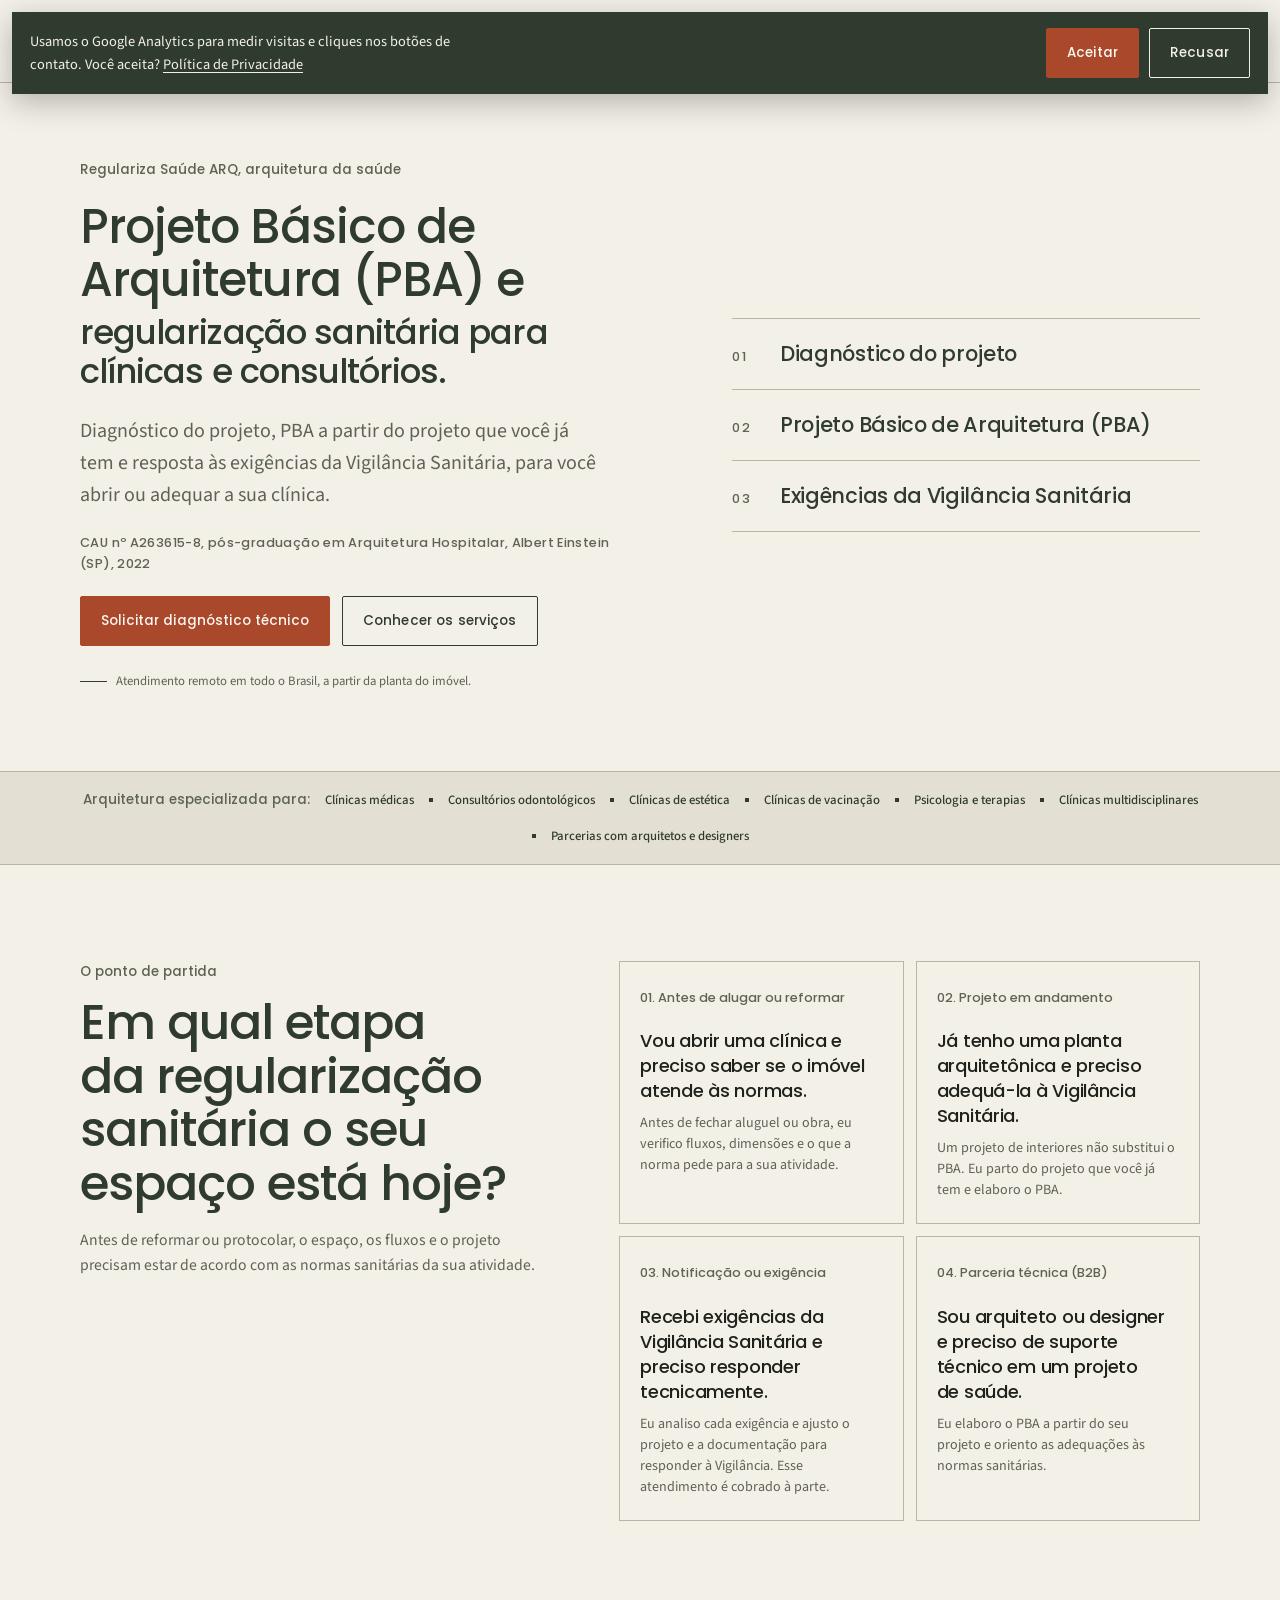
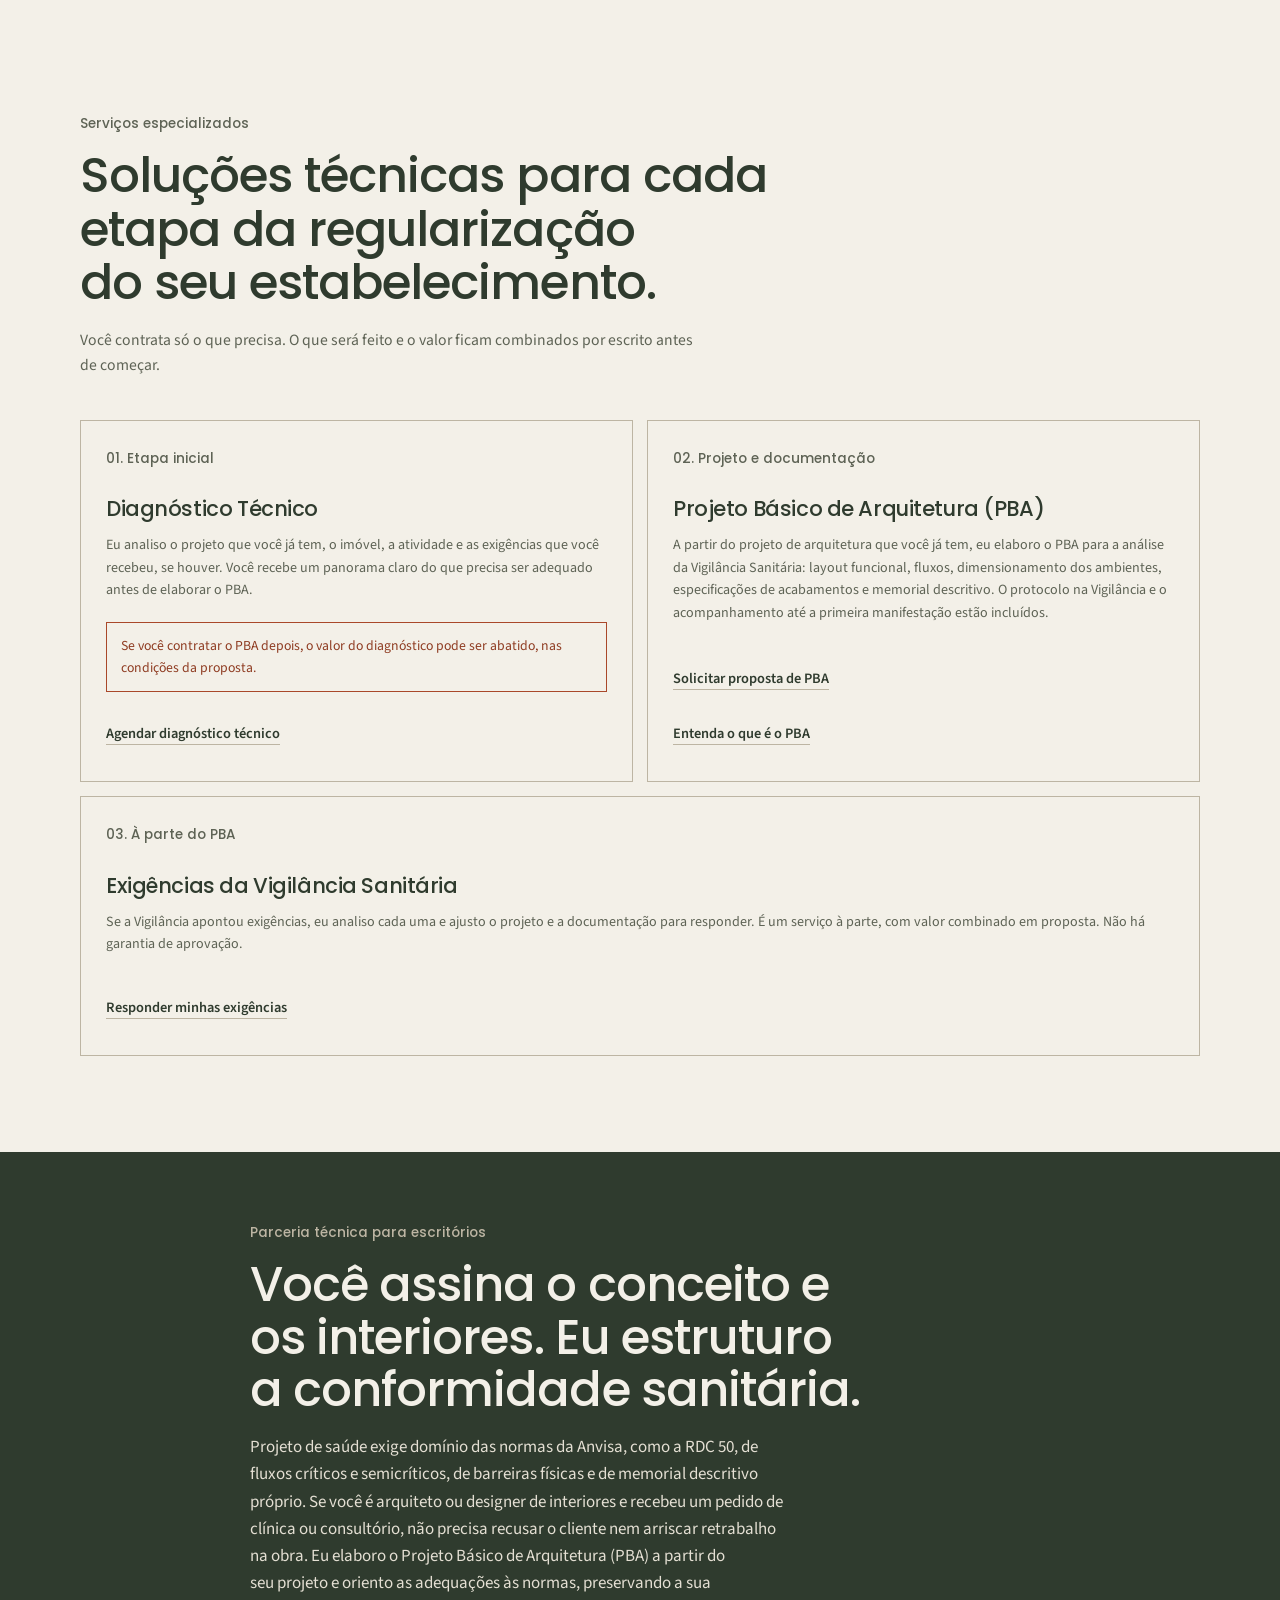
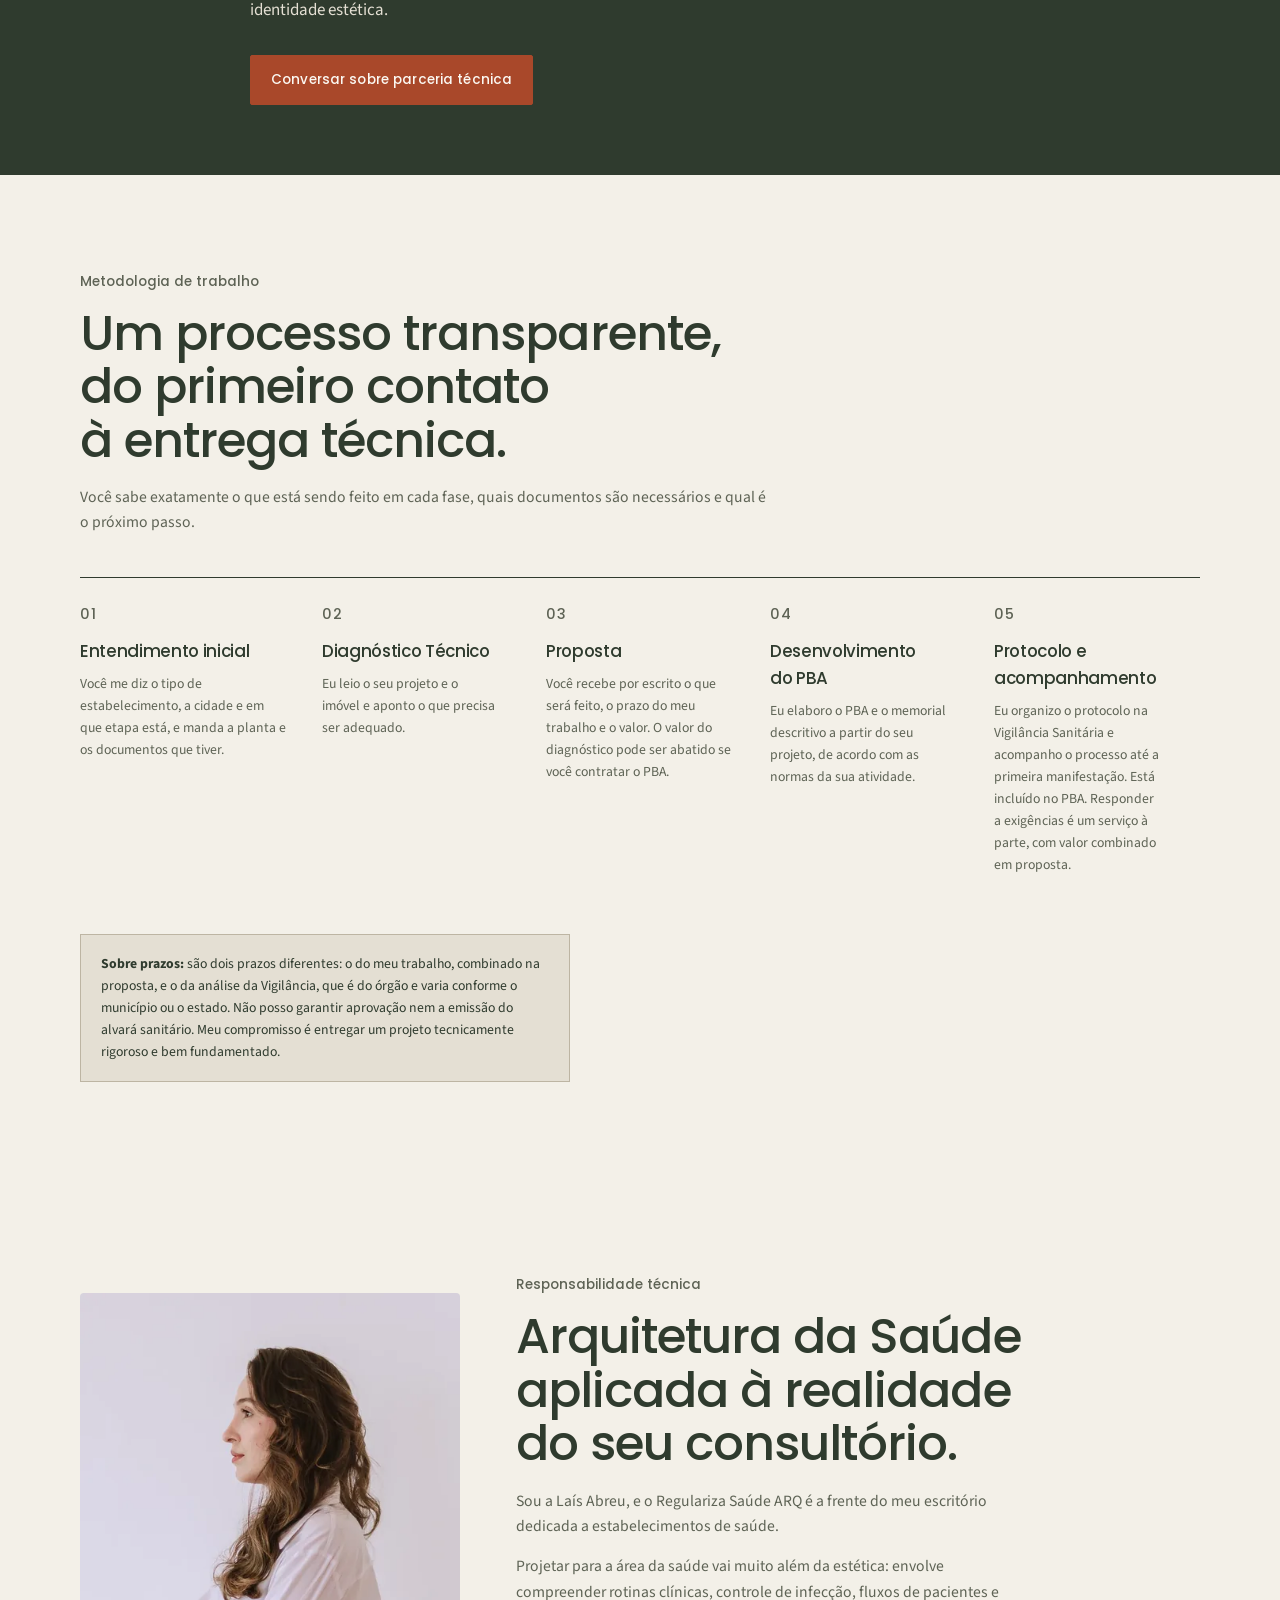
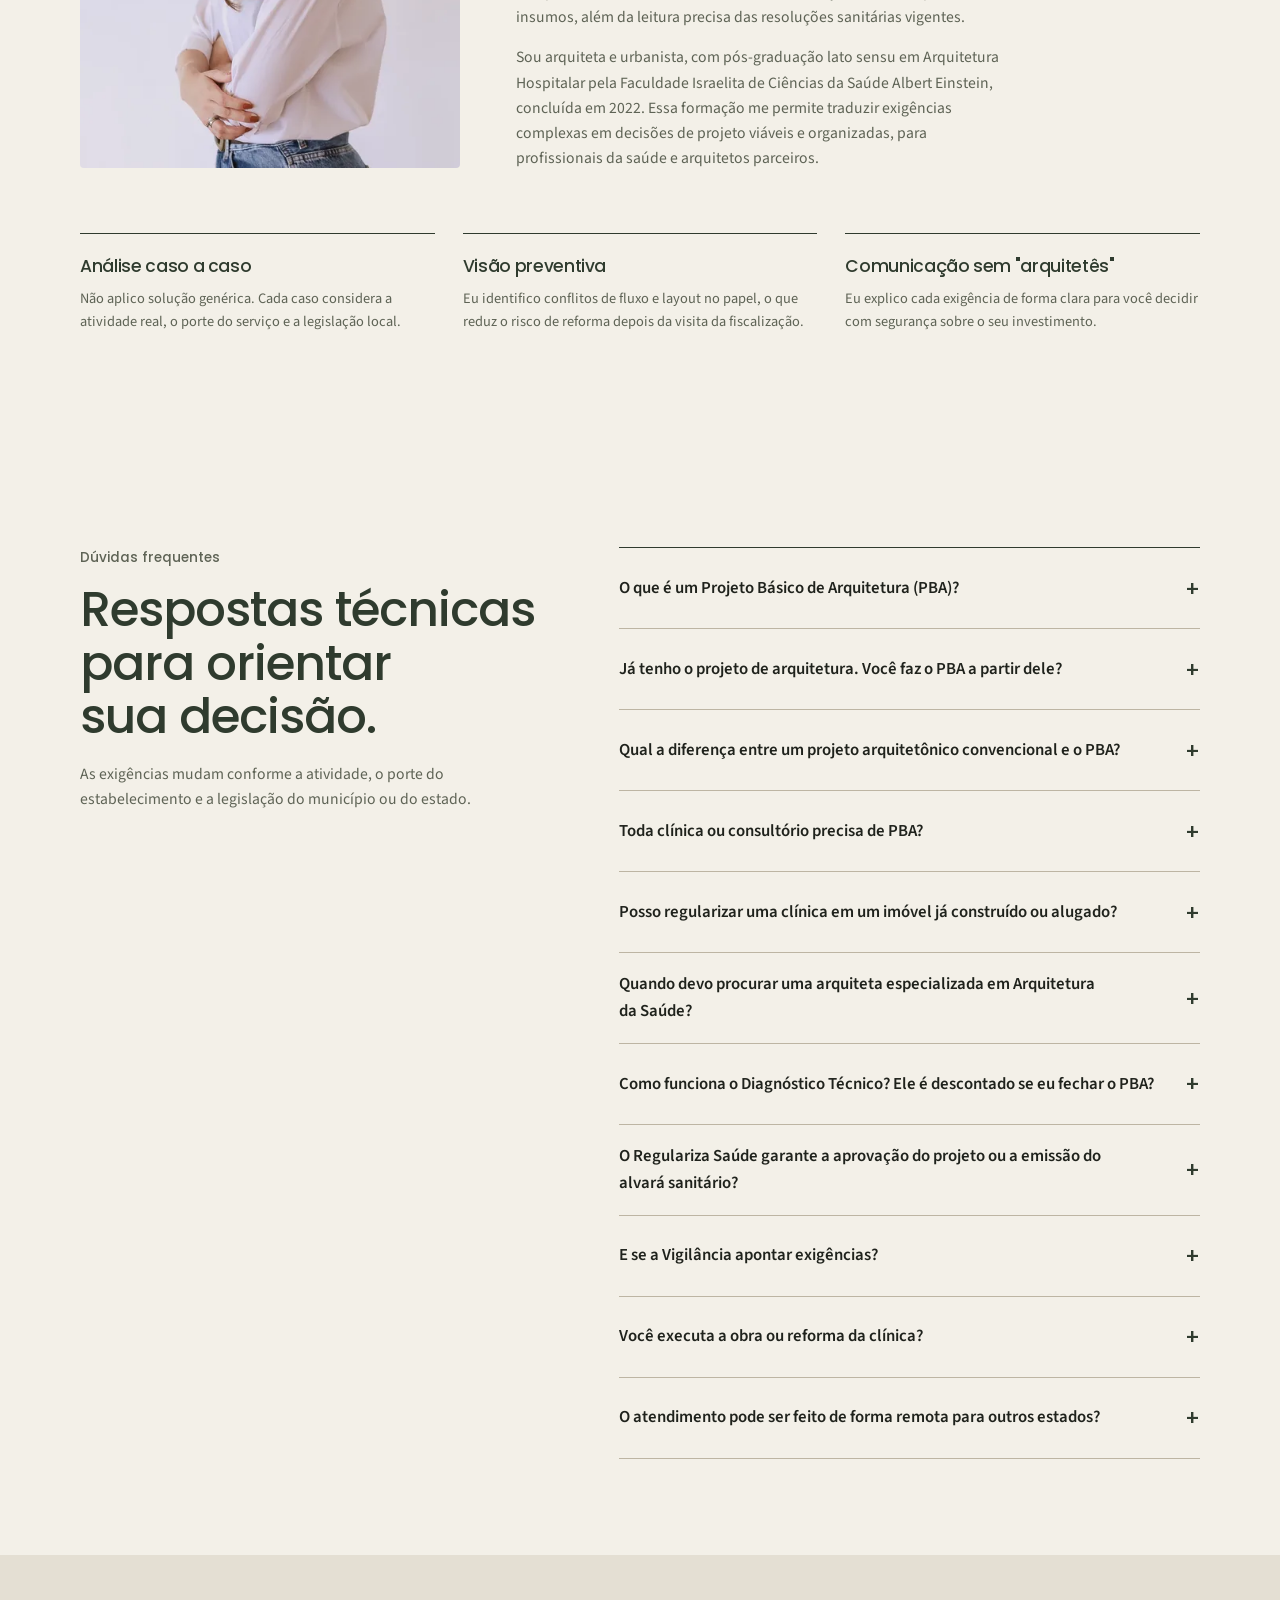
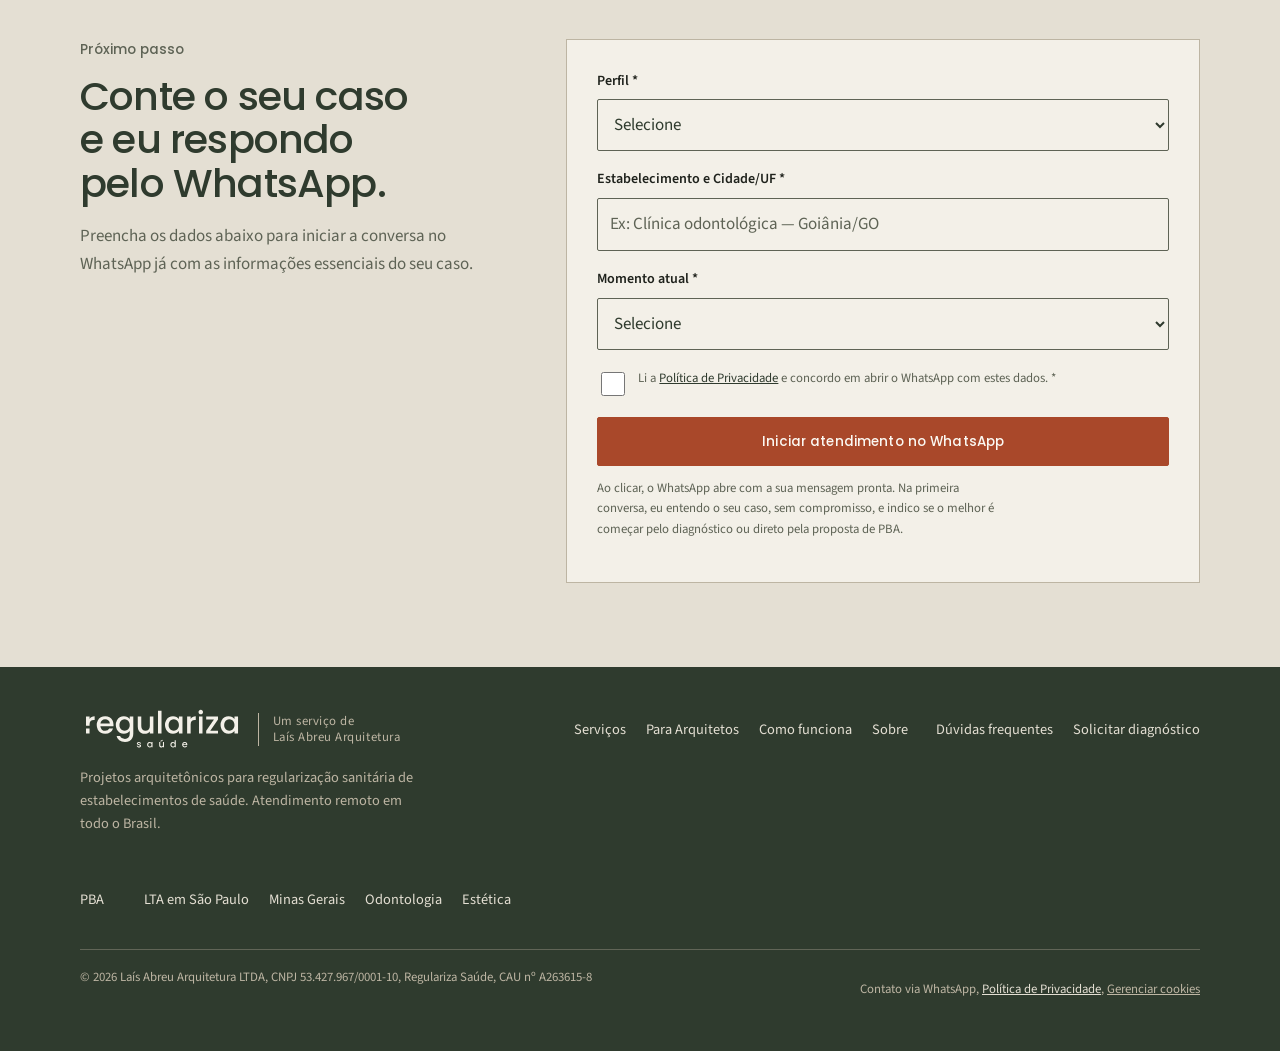
==== commit f8b92636: "Polish de design: foco visível nas faixas escuras, skip-link, tokens de cor, rótulos sem caixa alta " ====
--- a/index.html
+++ b/index.html
@@ -25,20 +25,20 @@
 <script type="application/ld+json">{"@context":"https://schema.org","@graph":[{"@type":"ProfessionalService","@id":"https://regularizasaudearq.com.br/#negocio","name":"Regulariza Saúde","alternateName":["Laís Abreu Arquitetura","Regulariza Saúde ARQ"],"url":"https://regularizasaudearq.com.br/","description":"Diagnóstico de projeto, elaboração do Projeto Básico de Arquitetura (PBA) e resposta às exigências da Vigilância Sanitária para clínicas e consultórios.","areaServed":{"@type":"Country","name":"Brasil"},"knowsAbout":["Arquitetura da saúde","Arquitetura hospitalar","Projeto Básico de Arquitetura (PBA)","Vigilância Sanitária","Alvará sanitário","RDC 50/2002"],"founder":{"@id":"https://regularizasaudearq.com.br/#lais"},"image":"https://regularizasaudearq.com.br/assets/og-image.png","hasOfferCatalog":{"@type":"OfferCatalog","name":"Serviços","itemListElement":[{"@type":"Offer","itemOffered":{"@type":"Service","name":"Diagnóstico Técnico","description":"Análise do projeto que você já tem, do imóvel, da atividade e das exigências recebidas, para apontar o que precisa ser adequado antes de elaborar o PBA.","provider":{"@id":"https://regularizasaudearq.com.br/#negocio"},"areaServed":{"@type":"Country","name":"Brasil"}}},{"@type":"Offer","itemOffered":{"@type":"Service","name":"Projeto Básico de Arquitetura (PBA)","description":"A partir do projeto de arquitetura existente, elaboração do PBA para a análise da Vigilância Sanitária: layout funcional, fluxos, dimensionamento dos ambientes, especificações de acabamentos e memorial descritivo. Protocolo e acompanhamento até a primeira manifestação incluídos.","provider":{"@id":"https://regularizasaudearq.com.br/#negocio"},"areaServed":{"@type":"Country","name":"Brasil"}}},{"@type":"Offer","itemOffered":{"@type":"Service","name":"Exigências da Vigilância Sanitária","description":"Análise de cada exigência e ajuste do projeto e da documentação para responder à Vigilância Sanitária, como serviço à parte do PBA.","provider":{"@id":"https://regularizasaudearq.com.br/#negocio"},"areaServed":{"@type":"Country","name":"Brasil"}}}]}},{"@type":"Person","@id":"https://regularizasaudearq.com.br/#lais","name":"Laís Abreu","alternateName":"Laís de Paula Moura Abreu Silva","jobTitle":"Arquiteta e urbanista","identifier":"CAU nº A263615-8","description":"Pós-graduação lato sensu em Arquitetura Hospitalar pela Faculdade Israelita de Ciências da Saúde Albert Einstein (São Paulo), concluída em 2022.","knowsAbout":["Arquitetura da saúde","Arquitetura hospitalar","Regularização sanitária"],"worksFor":{"@id":"https://regularizasaudearq.com.br/#negocio"},"image":"https://regularizasaudearq.com.br/assets/img/lais-abreu.webp"},{"@type":"FAQPage","mainEntity":[{"@type":"Question","name":"O que é um Projeto Básico de Arquitetura (PBA)?","acceptedAnswer":{"@type":"Answer","text":"É o conjunto de pranchas técnicas e documentos descritivos (incluindo o memorial descritivo) que apresenta a estrutura física, os ambientes, os fluxos e os acabamentos de um estabelecimento de saúde para avaliação prévia da Vigilância Sanitária."}},{"@type":"Question","name":"Já tenho o projeto de arquitetura. Você faz o PBA a partir dele?","acceptedAnswer":{"@type":"Answer","text":"Sim. Eu parto do projeto que você já tem e elaboro o PBA. Antes, se você quiser, faço o diagnóstico para apontar o que precisa mudar."}},{"@type":"Question","name":"Qual a diferença entre um projeto arquitetônico convencional e o PBA?","acceptedAnswer":{"@type":"Answer","text":"O projeto convencional foca na estética, ergonomia e construção civil geral. O PBA responde especificamente às normas sanitárias (como a RDC 50 da ANVISA e legislações locais), detalhando fluxos limpos e sujos, barreiras físicas, pontos de água, ventilação, revestimentos laváveis e descritivos técnicos exigidos pelo fiscal sanitário."}},{"@type":"Question","name":"Toda clínica ou consultório precisa de PBA?","acceptedAnswer":{"@type":"Answer","text":"Nem sempre. Depende da classificação de risco da atividade (CNAE), dos procedimentos feitos no local e das regras da Vigilância do seu município ou estado. O diagnóstico serve para verificar isso antes de você investir no PBA."}},{"@type":"Question","name":"Posso regularizar uma clínica em um imóvel já construído ou alugado?","acceptedAnswer":{"@type":"Answer","text":"Sim, desde que o imóvel comporte fisicamente as adaptações exigidas para a sua atividade. Antes de assinar um contrato de locação ou iniciar obras, recomenda-se realizar um Diagnóstico Técnico para avaliar a viabilidade do espaço e evitar gastos imprevistos."}},{"@type":"Question","name":"Quando devo procurar uma arquiteta especializada em Arquitetura da Saúde?","acceptedAnswer":{"@type":"Answer","text":"O momento ideal é antes de alugar o imóvel ou iniciar a reforma. Também atendo quando o espaço já está pronto, quando há uma planta feita por outro profissional que precisa de adequação, ou depois de receber exigências da Vigilância Sanitária."}},{"@type":"Question","name":"Como funciona o Diagnóstico Técnico? Ele é descontado se eu fechar o PBA?","acceptedAnswer":{"@type":"Answer","text":"É uma etapa inicial, contratada separadamente: eu analiso a sua planta, o imóvel, a atividade e os documentos e aponto o que precisa ser feito. Se você contratar o PBA em seguida, o valor do diagnóstico pode ser abatido, nas condições da proposta."}},{"@type":"Question","name":"O Regulariza Saúde garante a aprovação do projeto ou a emissão do alvará sanitário?","acceptedAnswer":{"@type":"Answer","text":"Não. A análise e o deferimento são da Vigilância Sanitária, e nenhum profissional pode garantir aprovação. Meu trabalho é elaborar o projeto de acordo com as normas, reduzindo falhas na documentação."}},{"@type":"Question","name":"E se a Vigilância apontar exigências?","acceptedAnswer":{"@type":"Answer","text":"Eu faço o protocolo e acompanho o processo até a primeira manifestação, o que está incluído no PBA. Responder às exigências é um serviço à parte, com valor combinado em proposta."}},{"@type":"Question","name":"Você executa a obra ou reforma da clínica?","acceptedAnswer":{"@type":"Answer","text":"Não executo obras. Meu trabalho é técnico e de projeto: entrego o diagnóstico, o PBA e a documentação para a sua equipe ou empreiteira fazer as adequações com precisão."}},{"@type":"Question","name":"O atendimento pode ser feito de forma remota para outros estados?","acceptedAnswer":{"@type":"Answer","text":"Sim. Atendo todo o Brasil de forma remota, desde que haja planta baixa ou levantamento métrico confiável do imóvel e acesso às diretrizes da Vigilância local."}}]}]}</script>
 </head>
 <body><a class="skip-link" href="#inicio">Pular para o conteúdo</a>
-<header class="topbar"><div class="wrap nav"><a class="brand" href="#inicio" aria-label="Regulariza Saúde — um serviço de Laís Abreu Arquitetura, início"><img class="brand-logo" src="/assets/logo/regulariza-saude-verde.svg" alt="" width="164" height="44"><span class="brand-by">Um serviço de<br>Laís Abreu Arquitetura</span></a><button class="menu-toggle" id="menuToggle" aria-expanded="false" aria-controls="navlinks" aria-label="Abrir menu">☰ Menu</button><nav class="navlinks" id="navlinks" aria-label="Navegação principal"><a href="#servicos">Serviços</a><a href="#parcerias">Para Arquitetos</a><a href="#processo">Como funciona</a><a href="#sobre">Sobre</a><a href="#faq">Dúvidas frequentes</a><a class="btn btn-primary mobile-cta" href="#avaliacao">Solicitar diagnóstico ↗</a></nav><a class="btn btn-primary whatsapp-link" href="https://wa.me/5537998287505?text=Ol%C3%A1%21%20Vim%20pelo%20site%20do%20Regulariza%20Sa%C3%BAde%20ARQ%20e%20gostaria%20de%20informa%C3%A7%C3%B5es%20sobre%20o%20Diagn%C3%B3stico%20T%C3%A9cnico." data-message="Olá! Vim pelo site do Regulariza Saúde ARQ e gostaria de informações sobre o Diagnóstico Técnico." target="_blank" rel="noopener noreferrer">Solicitar diagnóstico ↗</a></div></header>
+<header class="topbar"><div class="wrap nav"><a class="brand" href="#inicio" aria-label="Regulariza Saúde — um serviço de Laís Abreu Arquitetura, início"><img class="brand-logo" src="/assets/logo/regulariza-saude-verde.svg" alt="" width="164" height="44"><span class="brand-by">Um serviço de<br>Laís Abreu Arquitetura</span></a><button class="menu-toggle" id="menuToggle" aria-expanded="false" aria-controls="navlinks" aria-label="Abrir menu">☰ Menu</button><nav class="navlinks" id="navlinks" aria-label="Navegação principal"><a href="#servicos">Serviços</a><a href="#parcerias">Para Arquitetos</a><a href="#processo">Como funciona</a><a href="#sobre">Sobre</a><a href="#faq">Dúvidas frequentes</a><a class="btn btn-primary mobile-cta" href="#avaliacao">Solicitar diagnóstico</a></nav><a class="btn btn-primary whatsapp-link" href="https://wa.me/5537998287505?text=Ol%C3%A1%21%20Vim%20pelo%20site%20do%20Regulariza%20Sa%C3%BAde%20ARQ%20e%20gostaria%20de%20informa%C3%A7%C3%B5es%20sobre%20o%20Diagn%C3%B3stico%20T%C3%A9cnico." data-message="Olá! Vim pelo site do Regulariza Saúde ARQ e gostaria de informações sobre o Diagnóstico Técnico." target="_blank" rel="noopener noreferrer">Solicitar diagnóstico</a></div></header>
 <main id="inicio">
-<section class="hero"><div class="wrap hero-grid"><div><div class="eyebrow">REGULARIZA SAÚDE ARQ · ARQUITETURA DA SAÚDE</div><h1 class="serif">Projeto Básico de Arquitetura (PBA) e <em>regularização sanitária para clínicas e consultórios.</em></h1><p class="hero-copy">Diagnóstico do projeto, PBA a partir do projeto que você já tem e resposta às exigências da Vigilância Sanitária, para você abrir ou adequar a sua clínica.</p><p class="hero-cred">CAU nº A263615-8 · Pós-graduação em Arquitetura Hospitalar, Albert Einstein (SP), 2022</p><div class="hero-actions"><a class="btn btn-accent whatsapp-link" href="https://wa.me/5537998287505?text=Ol%C3%A1%21%20Vim%20pelo%20site%20do%20Regulariza%20Sa%C3%BAde%20ARQ%20e%20gostaria%20de%20informa%C3%A7%C3%B5es%20sobre%20o%20Diagn%C3%B3stico%20T%C3%A9cnico." data-message="Olá! Vim pelo site do Regulariza Saúde ARQ e gostaria de informações sobre o Diagnóstico Técnico." target="_blank" rel="noopener noreferrer">Solicitar diagnóstico técnico ↗</a><a class="btn btn-outline" href="#servicos">Conhecer os serviços ↓</a></div><div class="micro-note">Atendimento remoto em todo o Brasil, a partir da planta do imóvel.</div></div><ol class="hero-index" aria-label="Serviços"><li><a href="#servicos"><span>01</span>Diagnóstico do projeto</a></li><li><a href="#servicos"><span>02</span>Projeto Básico de Arquitetura (PBA)</a></li><li><a href="#servicos"><span>03</span>Exigências da Vigilância Sanitária</a></li></ol></div></section>
+<section class="hero"><div class="wrap hero-grid"><div><div class="eyebrow">Regulariza Saúde ARQ, arquitetura da saúde</div><h1 class="serif">Projeto Básico de Arquitetura (PBA) e <span class="h1-2">regularização sanitária para clínicas e consultórios.</span></h1><p class="hero-copy">Diagnóstico do projeto, PBA a partir do projeto que você já tem e resposta às exigências da Vigilância Sanitária, para você abrir ou adequar a sua clínica.</p><p class="hero-cred">CAU nº A263615-8, pós-graduação em Arquitetura Hospitalar, Albert Einstein (SP), 2022</p><div class="hero-actions"><a class="btn btn-accent whatsapp-link" href="https://wa.me/5537998287505?text=Ol%C3%A1%21%20Vim%20pelo%20site%20do%20Regulariza%20Sa%C3%BAde%20ARQ%20e%20gostaria%20de%20informa%C3%A7%C3%B5es%20sobre%20o%20Diagn%C3%B3stico%20T%C3%A9cnico." data-message="Olá! Vim pelo site do Regulariza Saúde ARQ e gostaria de informações sobre o Diagnóstico Técnico." target="_blank" rel="noopener noreferrer">Solicitar diagnóstico técnico</a><a class="btn btn-outline" href="#servicos">Conhecer os serviços</a></div><div class="micro-note">Atendimento remoto em todo o Brasil, a partir da planta do imóvel.</div></div><ol class="hero-index" aria-label="Serviços"><li><a href="#servicos"><span>01</span>Diagnóstico do projeto</a></li><li><a href="#servicos"><span>02</span>Projeto Básico de Arquitetura (PBA)</a></li><li><a href="#servicos"><span>03</span>Exigências da Vigilância Sanitária</a></li></ol></div></section>
 <section class="segment-strip" aria-label="Estabelecimentos atendidos"><div class="wrap segment-inner"><span>Arquitetura especializada para:</span><b>Clínicas médicas</b><i></i><b>Consultórios odontológicos</b><i></i><b>Clínicas de estética</b><i></i><b>Clínicas de vacinação</b><i></i><b>Psicologia e terapias</b><i></i><b>Clínicas multidisciplinares</b><i></i><b>Parcerias com arquitetos e designers</b></div></section>
-<section class="section section-white"><div class="wrap problem-grid"><div class="section-head"><div class="eyebrow">O PONTO DE PARTIDA</div><h2 class="serif">Em qual etapa da regularização sanitária o seu espaço está hoje?</h2><p>Antes de reformar ou protocolar, o espaço, os fluxos e o projeto precisam estar de acordo com as normas sanitárias da sua atividade.</p></div><div class="problem-list"><article class="problem"><span class="problem-num">01 / ANTES DE ALUGAR OU REFORMAR</span><p>Vou abrir uma clínica e preciso saber se o imóvel atende às normas.</p><p class="problem-note">Antes de fechar aluguel ou obra, eu verifico fluxos, dimensões e o que a norma pede para a sua atividade.</p></article><article class="problem"><span class="problem-num">02 / PROJETO EM ANDAMENTO</span><p>Já tenho uma planta arquitetônica e preciso adequá-la à Vigilância Sanitária.</p><p class="problem-note">Um projeto de interiores não substitui o PBA. Eu parto do projeto que você já tem e elaboro o PBA.</p></article><article class="problem"><span class="problem-num">03 / NOTIFICAÇÃO OU EXIGÊNCIA</span><p>Recebi exigências da Vigilância Sanitária e preciso responder tecnicamente.</p><p class="problem-note">Eu analiso cada exigência e ajusto o projeto e a documentação para responder à Vigilância. Esse atendimento é cobrado à parte.</p></article><article class="problem"><span class="problem-num">04 / PARCERIA TÉCNICA (B2B)</span><p>Sou arquiteto ou designer e preciso de suporte técnico em um projeto de saúde.</p><p class="problem-note">Eu elaboro o PBA a partir do seu projeto e oriento as adequações às normas sanitárias.</p></article></div></div></section>
-<section class="section" id="servicos"><div class="wrap"><div class="section-head"><div class="eyebrow">SERVIÇOS ESPECIALIZADOS</div><h2 class="serif">Soluções técnicas para cada etapa da regularização do seu estabelecimento.</h2><p>Você contrata só o que precisa. O que será feito e o valor ficam combinados por escrito antes de começar.</p></div><div class="service-grid"><article class="service"><span class="service-num">01 · ETAPA INICIAL</span><h3>Diagnóstico Técnico</h3><p>Eu analiso o projeto que você já tem, o imóvel, a atividade e as exigências que você recebeu, se houver. Você recebe um panorama claro do que precisa ser adequado antes de elaborar o PBA.</p><p class="service-highlight">Se você contratar o PBA depois, o valor do diagnóstico pode ser abatido, nas condições da proposta.</p><a class="text-link" href="#avaliacao">Agendar diagnóstico técnico →</a></article><article class="service"><span class="service-num">02 · PROJETO E DOCUMENTAÇÃO</span><h3>Projeto Básico de Arquitetura (PBA)</h3><p>A partir do projeto de arquitetura que você já tem, eu elaboro o PBA para a análise da Vigilância Sanitária: layout funcional, fluxos, dimensionamento dos ambientes, especificações de acabamentos e memorial descritivo. O protocolo na Vigilância e o acompanhamento até a primeira manifestação estão incluídos.</p><a class="text-link" href="#avaliacao" data-service="Já tenho planta e preciso do PBA">Solicitar proposta de PBA →</a><a class="text-link" href="/projeto-basico-de-arquitetura-pba/">Entenda o que é o PBA →</a></article><article class="service"><span class="service-num">03 · À PARTE DO PBA</span><h3>Exigências da Vigilância Sanitária</h3><p>Se a Vigilância apontou exigências, eu analiso cada uma e ajusto o projeto e a documentação para responder. É um serviço à parte, com valor combinado em proposta. Não há garantia de aprovação.</p><a class="text-link" href="#avaliacao" data-service="Recebi exigência da Vigilância Sanitária">Responder minhas exigências →</a></article></div></div></section>
-<section class="feature-band" id="parcerias"><div class="wrap partner"><div class="eyebrow">PARCERIA TÉCNICA PARA ESCRITÓRIOS</div><h2 class="serif">Você assina o conceito e os interiores. Eu estruturo a conformidade sanitária.</h2><p>Projeto de saúde exige domínio das normas da Anvisa, como a RDC 50, de fluxos críticos e semicríticos, de barreiras físicas e de memorial descritivo próprio. Se você é arquiteto ou designer de interiores e recebeu um pedido de clínica ou consultório, não precisa recusar o cliente nem arriscar retrabalho na obra. Eu elaboro o Projeto Básico de Arquitetura (PBA) a partir do seu projeto e oriento as adequações às normas, preservando a sua identidade estética.</p><a class="btn btn-accent whatsapp-link" href="https://wa.me/5537998287505?text=Ol%C3%A1%21%20Vim%20pelo%20site%20do%20Regulariza%20Sa%C3%BAde%20ARQ.%20Sou%20arquiteto%28a%29%20ou%20designer%20e%20gostaria%20de%20conversar%20sobre%20parceria%20t%C3%A9cnica%20em%20um%20projeto%20de%20sa%C3%BAde." data-message="Olá! Vim pelo site do Regulariza Saúde ARQ. Sou arquiteto(a) ou designer e gostaria de conversar sobre parceria técnica em um projeto de saúde." target="_blank" rel="noopener noreferrer">Conversar sobre parceria técnica ↗</a></div></section>
-<section class="section" id="processo"><div class="wrap"><div class="section-head"><div class="eyebrow">METODOLOGIA DE TRABALHO</div><h2 class="serif">Um processo transparente, do primeiro contato à entrega técnica.</h2><p>Você sabe exatamente o que está sendo feito em cada fase, quais documentos são necessários e qual é o próximo passo.</p></div><div class="steps"><article class="step"><div class="step-number">01</div><h3>Entendimento inicial</h3><p>Você me diz o tipo de estabelecimento, a cidade e em que etapa está, e manda a planta e os documentos que tiver.</p></article><article class="step"><div class="step-number">02</div><h3>Diagnóstico Técnico</h3><p>Eu leio o seu projeto e o imóvel e aponto o que precisa ser adequado.</p></article><article class="step"><div class="step-number">03</div><h3>Proposta</h3><p>Você recebe por escrito o que será feito, o prazo do meu trabalho e o valor. O valor do diagnóstico pode ser abatido se você contratar o PBA.</p></article><article class="step"><div class="step-number">04</div><h3>Desenvolvimento do PBA</h3><p>Eu elaboro o PBA e o memorial descritivo a partir do seu projeto, de acordo com as normas da sua atividade.</p></article><article class="step"><div class="step-number">05</div><h3>Protocolo e acompanhamento</h3><p>Eu organizo o protocolo na Vigilância Sanitária e acompanho o processo até a primeira manifestação. Está incluído no PBA. Responder a exigências é um serviço à parte, com valor combinado em proposta.</p></article></div><div class="deadline-note"><strong>Sobre prazos:</strong> são dois prazos diferentes: o do meu trabalho, combinado na proposta, e o da análise da Vigilância, que é do órgão e varia conforme o município ou o estado. Não posso garantir aprovação nem a emissão do alvará sanitário. Meu compromisso é entregar um projeto tecnicamente rigoroso e bem fundamentado.</div></div></section>
-<section class="section section-white" id="sobre"><div class="wrap"><div class="about-intro"><figure class="about-photo"><img src="/assets/img/lais-abreu.webp" srcset="/assets/img/lais-abreu-480.webp 480w, /assets/img/lais-abreu.webp 800w" sizes="(min-width:900px) 380px, 70vw" width="800" height="1000" loading="lazy" decoding="async" alt="Laís Abreu, arquiteta e urbanista, de perfil, com camisa branca e braços cruzados"></figure><div class="about-copy"><div class="eyebrow">RESPONSABILIDADE TÉCNICA</div><h2 class="serif">Arquitetura da Saúde aplicada à realidade do seu consultório.</h2><p>Sou a Laís Abreu, e o Regulariza Saúde ARQ é a frente do meu escritório dedicada a estabelecimentos de saúde.</p><p>Projetar para a área da saúde vai muito além da estética: envolve compreender rotinas clínicas, controle de infecção, fluxos de pacientes e insumos, além da leitura precisa das resoluções sanitárias vigentes.</p><p>Sou arquiteta e urbanista, com pós-graduação lato sensu em Arquitetura Hospitalar pela Faculdade Israelita de Ciências da Saúde Albert Einstein, concluída em 2022. Essa formação me permite traduzir exigências complexas em decisões de projeto viáveis e organizadas, para profissionais da saúde e arquitetos parceiros.</p></div></div><div class="audience-grid"><article class="audience"><h3>Análise caso a caso</h3><p>Não aplico solução genérica. Cada caso considera a atividade real, o porte do serviço e a legislação local.</p></article><article class="audience"><h3>Visão preventiva</h3><p>Eu identifico conflitos de fluxo e layout no papel, o que reduz o risco de reforma depois da visita da fiscalização.</p></article><article class="audience"><h3>Comunicação sem "arquitetês"</h3><p>Eu explico cada exigência de forma clara para você decidir com segurança sobre o seu investimento.</p></article></div></div></section>
-<section class="section section-white" id="faq"><div class="wrap faq-grid"><div class="section-head"><div class="eyebrow">DÚVIDAS FREQUENTES</div><h2 class="serif">Respostas técnicas para orientar sua decisão.</h2><p>As exigências mudam conforme a atividade, o porte do estabelecimento e a legislação do município ou do estado.</p></div><div class="faq-list"><details><summary>O que é um Projeto Básico de Arquitetura (PBA)?</summary><p>É o conjunto de pranchas técnicas e documentos descritivos (incluindo o memorial descritivo) que apresenta a estrutura física, os ambientes, os fluxos e os acabamentos de um estabelecimento de saúde para avaliação prévia da Vigilância Sanitária.</p></details><details><summary>Já tenho o projeto de arquitetura. Você faz o PBA a partir dele?</summary><p>Sim. Eu parto do projeto que você já tem e elaboro o PBA. Antes, se você quiser, faço o diagnóstico para apontar o que precisa mudar.</p></details><details><summary>Qual a diferença entre um projeto arquitetônico convencional e o PBA?</summary><p>O projeto convencional foca na estética, ergonomia e construção civil geral. O PBA responde especificamente às normas sanitárias (como a RDC 50 da ANVISA e legislações locais), detalhando fluxos limpos e sujos, barreiras físicas, pontos de água, ventilação, revestimentos laváveis e descritivos técnicos exigidos pelo fiscal sanitário.</p></details><details><summary>Toda clínica ou consultório precisa de PBA?</summary><p>Nem sempre. Depende da classificação de risco da atividade (CNAE), dos procedimentos feitos no local e das regras da Vigilância do seu município ou estado. O diagnóstico serve para verificar isso antes de você investir no PBA.</p></details><details><summary>Posso regularizar uma clínica em um imóvel já construído ou alugado?</summary><p>Sim, desde que o imóvel comporte fisicamente as adaptações exigidas para a sua atividade. Antes de assinar um contrato de locação ou iniciar obras, recomenda-se realizar um Diagnóstico Técnico para avaliar a viabilidade do espaço e evitar gastos imprevistos.</p></details><details><summary>Quando devo procurar uma arquiteta especializada em Arquitetura da Saúde?</summary><p>O momento ideal é antes de alugar o imóvel ou iniciar a reforma. Também atendo quando o espaço já está pronto, quando há uma planta feita por outro profissional que precisa de adequação, ou depois de receber exigências da Vigilância Sanitária.</p></details><details><summary>Como funciona o Diagnóstico Técnico? Ele é descontado se eu fechar o PBA?</summary><p>É uma etapa inicial, contratada separadamente: eu analiso a sua planta, o imóvel, a atividade e os documentos e aponto o que precisa ser feito. Se você contratar o PBA em seguida, o valor do diagnóstico pode ser abatido, nas condições da proposta.</p></details><details><summary>O Regulariza Saúde garante a aprovação do projeto ou a emissão do alvará sanitário?</summary><p>Não. A análise e o deferimento são da Vigilância Sanitária, e nenhum profissional pode garantir aprovação. Meu trabalho é elaborar o projeto de acordo com as normas, reduzindo falhas na documentação.</p></details><details><summary>E se a Vigilância apontar exigências?</summary><p>Eu faço o protocolo e acompanho o processo até a primeira manifestação, o que está incluído no PBA. Responder às exigências é um serviço à parte, com valor combinado em proposta.</p></details><details><summary>Você executa a obra ou reforma da clínica?</summary><p>Não executo obras. Meu trabalho é técnico e de projeto: entrego o diagnóstico, o PBA e a documentação para a sua equipe ou empreiteira fazer as adequações com precisão.</p></details><details><summary>O atendimento pode ser feito de forma remota para outros estados?</summary><p>Sim. Atendo todo o Brasil de forma remota, desde que haja planta baixa ou levantamento métrico confiável do imóvel e acesso às diretrizes da Vigilância local.</p></details></div></div></section>
-<section class="cta-section" id="avaliacao"><div class="wrap cta-grid"><div class="cta-copy"><div class="eyebrow">PRÓXIMO PASSO</div><h2 class="serif">Conte o seu caso e eu respondo pelo WhatsApp.</h2><p>Preencha os dados abaixo para iniciar a conversa no WhatsApp já com as informações essenciais do seu caso.</p></div><form class="form" id="leadForm" novalidate><div class="form-grid"><div class="field full"><label for="perfil">Perfil *</label><select id="perfil" name="perfil" required><option value="">Selecione</option><option>Profissional de saúde / Gestor de clínica</option><option>Arquiteto / Designer parceiro</option></select></div><div class="field full"><label for="estabelecimento">Estabelecimento e Cidade/UF *</label><input id="estabelecimento" name="estabelecimento" required maxlength="120" placeholder="Ex: Clínica odontológica — Goiânia/GO"></div><div class="field full"><label for="momento">Momento atual *</label><select id="momento" name="momento" required><option value="">Selecione</option><option>Vou abrir ou alugar um espaço</option><option>Já tenho planta e preciso do PBA</option><option>Recebi exigência da Vigilância Sanitária</option><option>Busco parceria técnica para projeto de cliente</option></select></div></div><label class="privacy"><input type="checkbox" id="privacidade" required><span>Li a <a href="/privacidade.html" target="_blank" rel="noopener">Política de Privacidade</a> e concordo em abrir o WhatsApp com estes dados. *</span></label><button class="btn btn-accent form-submit" type="submit">Iniciar atendimento no WhatsApp ↗</button><p class="form-hint">Ao clicar, o WhatsApp abre com a sua mensagem pronta. Na primeira conversa, eu entendo o seu caso, sem compromisso, e indico se o melhor é começar pelo diagnóstico ou direto pela proposta de PBA.</p><div id="formStatus" class="form-status" role="status" aria-live="polite"></div></form></div></section>
+<section class="section section-white"><div class="wrap problem-grid"><div class="section-head"><div class="eyebrow">O ponto de partida</div><h2 class="serif">Em qual etapa da regularização sanitária o seu espaço está hoje?</h2><p>Antes de reformar ou protocolar, o espaço, os fluxos e o projeto precisam estar de acordo com as normas sanitárias da sua atividade.</p></div><div class="problem-list"><article class="problem"><span class="problem-num">01. Antes de alugar ou reformar</span><p>Vou abrir uma clínica e preciso saber se o imóvel atende às normas.</p><p class="problem-note">Antes de fechar aluguel ou obra, eu verifico fluxos, dimensões e o que a norma pede para a sua atividade.</p></article><article class="problem"><span class="problem-num">02. Projeto em andamento</span><p>Já tenho uma planta arquitetônica e preciso adequá-la à Vigilância Sanitária.</p><p class="problem-note">Um projeto de interiores não substitui o PBA. Eu parto do projeto que você já tem e elaboro o PBA.</p></article><article class="problem"><span class="problem-num">03. Notificação ou exigência</span><p>Recebi exigências da Vigilância Sanitária e preciso responder tecnicamente.</p><p class="problem-note">Eu analiso cada exigência e ajusto o projeto e a documentação para responder à Vigilância. Esse atendimento é cobrado à parte.</p></article><article class="problem"><span class="problem-num">04. Parceria técnica (B2B)</span><p>Sou arquiteto ou designer e preciso de suporte técnico em um projeto de saúde.</p><p class="problem-note">Eu elaboro o PBA a partir do seu projeto e oriento as adequações às normas sanitárias.</p></article></div></div></section>
+<section class="section" id="servicos"><div class="wrap"><div class="section-head"><div class="eyebrow">Serviços especializados</div><h2 class="serif">Soluções técnicas para cada etapa da regularização do seu estabelecimento.</h2><p>Você contrata só o que precisa. O que será feito e o valor ficam combinados por escrito antes de começar.</p></div><div class="service-grid"><article class="service"><span class="service-num">01. Etapa inicial</span><h3>Diagnóstico Técnico</h3><p>Eu analiso o projeto que você já tem, o imóvel, a atividade e as exigências que você recebeu, se houver. Você recebe um panorama claro do que precisa ser adequado antes de elaborar o PBA.</p><p class="service-highlight">Se você contratar o PBA depois, o valor do diagnóstico pode ser abatido, nas condições da proposta.</p><a class="text-link" href="#avaliacao">Agendar diagnóstico técnico</a></article><article class="service"><span class="service-num">02. Projeto e documentação</span><h3>Projeto Básico de Arquitetura (PBA)</h3><p>A partir do projeto de arquitetura que você já tem, eu elaboro o PBA para a análise da Vigilância Sanitária: layout funcional, fluxos, dimensionamento dos ambientes, especificações de acabamentos e memorial descritivo. O protocolo na Vigilância e o acompanhamento até a primeira manifestação estão incluídos.</p><a class="text-link" href="#avaliacao" data-service="Já tenho planta e preciso do PBA">Solicitar proposta de PBA</a><a class="text-link" href="/projeto-basico-de-arquitetura-pba/">Entenda o que é o PBA</a></article><article class="service"><span class="service-num">03. À parte do PBA</span><h3>Exigências da Vigilância Sanitária</h3><p>Se a Vigilância apontou exigências, eu analiso cada uma e ajusto o projeto e a documentação para responder. É um serviço à parte, com valor combinado em proposta. Não há garantia de aprovação.</p><a class="text-link" href="#avaliacao" data-service="Recebi exigência da Vigilância Sanitária">Responder minhas exigências</a></article></div></div></section>
+<section class="feature-band" id="parcerias"><div class="wrap partner"><div class="eyebrow">Parceria técnica para escritórios</div><h2 class="serif">Você assina o conceito e os interiores. Eu estruturo a conformidade sanitária.</h2><p>Projeto de saúde exige domínio das normas da Anvisa, como a RDC 50, de fluxos críticos e semicríticos, de barreiras físicas e de memorial descritivo próprio. Se você é arquiteto ou designer de interiores e recebeu um pedido de clínica ou consultório, não precisa recusar o cliente nem arriscar retrabalho na obra. Eu elaboro o Projeto Básico de Arquitetura (PBA) a partir do seu projeto e oriento as adequações às normas, preservando a sua identidade estética.</p><a class="btn btn-accent whatsapp-link" href="https://wa.me/5537998287505?text=Ol%C3%A1%21%20Vim%20pelo%20site%20do%20Regulariza%20Sa%C3%BAde%20ARQ.%20Sou%20arquiteto%28a%29%20ou%20designer%20e%20gostaria%20de%20conversar%20sobre%20parceria%20t%C3%A9cnica%20em%20um%20projeto%20de%20sa%C3%BAde." data-message="Olá! Vim pelo site do Regulariza Saúde ARQ. Sou arquiteto(a) ou designer e gostaria de conversar sobre parceria técnica em um projeto de saúde." target="_blank" rel="noopener noreferrer">Conversar sobre parceria técnica</a></div></section>
+<section class="section" id="processo"><div class="wrap"><div class="section-head"><div class="eyebrow">Metodologia de trabalho</div><h2 class="serif">Um processo transparente, do primeiro contato à entrega técnica.</h2><p>Você sabe exatamente o que está sendo feito em cada fase, quais documentos são necessários e qual é o próximo passo.</p></div><div class="steps"><article class="step"><div class="step-number">01</div><h3>Entendimento inicial</h3><p>Você me diz o tipo de estabelecimento, a cidade e em que etapa está, e manda a planta e os documentos que tiver.</p></article><article class="step"><div class="step-number">02</div><h3>Diagnóstico Técnico</h3><p>Eu leio o seu projeto e o imóvel e aponto o que precisa ser adequado.</p></article><article class="step"><div class="step-number">03</div><h3>Proposta</h3><p>Você recebe por escrito o que será feito, o prazo do meu trabalho e o valor. O valor do diagnóstico pode ser abatido se você contratar o PBA.</p></article><article class="step"><div class="step-number">04</div><h3>Desenvolvimento do PBA</h3><p>Eu elaboro o PBA e o memorial descritivo a partir do seu projeto, de acordo com as normas da sua atividade.</p></article><article class="step"><div class="step-number">05</div><h3>Protocolo e acompanhamento</h3><p>Eu organizo o protocolo na Vigilância Sanitária e acompanho o processo até a primeira manifestação. Está incluído no PBA. Responder a exigências é um serviço à parte, com valor combinado em proposta.</p></article></div><div class="deadline-note"><strong>Sobre prazos:</strong> são dois prazos diferentes: o do meu trabalho, combinado na proposta, e o da análise da Vigilância, que é do órgão e varia conforme o município ou o estado. Não posso garantir aprovação nem a emissão do alvará sanitário. Meu compromisso é entregar um projeto tecnicamente rigoroso e bem fundamentado.</div></div></section>
+<section class="section section-white" id="sobre"><div class="wrap"><div class="about-intro"><figure class="about-photo"><img src="/assets/img/lais-abreu.webp" srcset="/assets/img/lais-abreu-480.webp 480w, /assets/img/lais-abreu.webp 800w" sizes="(min-width:900px) 380px, 70vw" width="800" height="1000" loading="lazy" decoding="async" alt="Laís Abreu, arquiteta e urbanista, de perfil, com camisa branca e braços cruzados"></figure><div class="about-copy"><div class="eyebrow">Responsabilidade técnica</div><h2 class="serif">Arquitetura da Saúde aplicada à realidade do seu consultório.</h2><p>Sou a Laís Abreu, e o Regulariza Saúde ARQ é a frente do meu escritório dedicada a estabelecimentos de saúde.</p><p>Projetar para a área da saúde vai muito além da estética: envolve compreender rotinas clínicas, controle de infecção, fluxos de pacientes e insumos, além da leitura precisa das resoluções sanitárias vigentes.</p><p>Sou arquiteta e urbanista, com pós-graduação lato sensu em Arquitetura Hospitalar pela Faculdade Israelita de Ciências da Saúde Albert Einstein, concluída em 2022. Essa formação me permite traduzir exigências complexas em decisões de projeto viáveis e organizadas, para profissionais da saúde e arquitetos parceiros.</p></div></div><div class="audience-grid"><article class="audience"><h3>Análise caso a caso</h3><p>Não aplico solução genérica. Cada caso considera a atividade real, o porte do serviço e a legislação local.</p></article><article class="audience"><h3>Visão preventiva</h3><p>Eu identifico conflitos de fluxo e layout no papel, o que reduz o risco de reforma depois da visita da fiscalização.</p></article><article class="audience"><h3>Comunicação sem "arquitetês"</h3><p>Eu explico cada exigência de forma clara para você decidir com segurança sobre o seu investimento.</p></article></div></div></section>
+<section class="section section-white" id="faq"><div class="wrap faq-grid"><div class="section-head"><div class="eyebrow">Dúvidas frequentes</div><h2 class="serif">Respostas técnicas para orientar sua decisão.</h2><p>As exigências mudam conforme a atividade, o porte do estabelecimento e a legislação do município ou do estado.</p></div><div class="faq-list"><details><summary>O que é um Projeto Básico de Arquitetura (PBA)?</summary><p>É o conjunto de pranchas técnicas e documentos descritivos (incluindo o memorial descritivo) que apresenta a estrutura física, os ambientes, os fluxos e os acabamentos de um estabelecimento de saúde para avaliação prévia da Vigilância Sanitária.</p></details><details><summary>Já tenho o projeto de arquitetura. Você faz o PBA a partir dele?</summary><p>Sim. Eu parto do projeto que você já tem e elaboro o PBA. Antes, se você quiser, faço o diagnóstico para apontar o que precisa mudar.</p></details><details><summary>Qual a diferença entre um projeto arquitetônico convencional e o PBA?</summary><p>O projeto convencional foca na estética, ergonomia e construção civil geral. O PBA responde especificamente às normas sanitárias (como a RDC 50 da ANVISA e legislações locais), detalhando fluxos limpos e sujos, barreiras físicas, pontos de água, ventilação, revestimentos laváveis e descritivos técnicos exigidos pelo fiscal sanitário.</p></details><details><summary>Toda clínica ou consultório precisa de PBA?</summary><p>Nem sempre. Depende da classificação de risco da atividade (CNAE), dos procedimentos feitos no local e das regras da Vigilância do seu município ou estado. O diagnóstico serve para verificar isso antes de você investir no PBA.</p></details><details><summary>Posso regularizar uma clínica em um imóvel já construído ou alugado?</summary><p>Sim, desde que o imóvel comporte fisicamente as adaptações exigidas para a sua atividade. Antes de assinar um contrato de locação ou iniciar obras, recomenda-se realizar um Diagnóstico Técnico para avaliar a viabilidade do espaço e evitar gastos imprevistos.</p></details><details><summary>Quando devo procurar uma arquiteta especializada em Arquitetura da Saúde?</summary><p>O momento ideal é antes de alugar o imóvel ou iniciar a reforma. Também atendo quando o espaço já está pronto, quando há uma planta feita por outro profissional que precisa de adequação, ou depois de receber exigências da Vigilância Sanitária.</p></details><details><summary>Como funciona o Diagnóstico Técnico? Ele é descontado se eu fechar o PBA?</summary><p>É uma etapa inicial, contratada separadamente: eu analiso a sua planta, o imóvel, a atividade e os documentos e aponto o que precisa ser feito. Se você contratar o PBA em seguida, o valor do diagnóstico pode ser abatido, nas condições da proposta.</p></details><details><summary>O Regulariza Saúde garante a aprovação do projeto ou a emissão do alvará sanitário?</summary><p>Não. A análise e o deferimento são da Vigilância Sanitária, e nenhum profissional pode garantir aprovação. Meu trabalho é elaborar o projeto de acordo com as normas, reduzindo falhas na documentação.</p></details><details><summary>E se a Vigilância apontar exigências?</summary><p>Eu faço o protocolo e acompanho o processo até a primeira manifestação, o que está incluído no PBA. Responder às exigências é um serviço à parte, com valor combinado em proposta.</p></details><details><summary>Você executa a obra ou reforma da clínica?</summary><p>Não executo obras. Meu trabalho é técnico e de projeto: entrego o diagnóstico, o PBA e a documentação para a sua equipe ou empreiteira fazer as adequações com precisão.</p></details><details><summary>O atendimento pode ser feito de forma remota para outros estados?</summary><p>Sim. Atendo todo o Brasil de forma remota, desde que haja planta baixa ou levantamento métrico confiável do imóvel e acesso às diretrizes da Vigilância local.</p></details></div></div></section>
+<section class="cta-section" id="avaliacao"><div class="wrap cta-grid"><div class="cta-copy"><div class="eyebrow">Próximo passo</div><h2 class="serif">Conte o seu caso e eu respondo pelo WhatsApp.</h2><p>Preencha os dados abaixo para iniciar a conversa no WhatsApp já com as informações essenciais do seu caso.</p></div><form class="form" id="leadForm" novalidate><div class="form-grid"><div class="field full"><label for="perfil">Perfil *</label><select id="perfil" name="perfil" required><option value="">Selecione</option><option>Profissional de saúde / Gestor de clínica</option><option>Arquiteto / Designer parceiro</option></select></div><div class="field full"><label for="estabelecimento">Estabelecimento e Cidade/UF *</label><input id="estabelecimento" name="estabelecimento" required maxlength="120" placeholder="Ex: Clínica odontológica — Goiânia/GO"></div><div class="field full"><label for="momento">Momento atual *</label><select id="momento" name="momento" required><option value="">Selecione</option><option>Vou abrir ou alugar um espaço</option><option>Já tenho planta e preciso do PBA</option><option>Recebi exigência da Vigilância Sanitária</option><option>Busco parceria técnica para projeto de cliente</option></select></div></div><label class="privacy"><input type="checkbox" id="privacidade" required><span>Li a <a href="/privacidade.html" target="_blank" rel="noopener">Política de Privacidade</a> e concordo em abrir o WhatsApp com estes dados. *</span></label><button class="btn btn-accent form-submit" type="submit">Iniciar atendimento no WhatsApp</button><p class="form-hint">Ao clicar, o WhatsApp abre com a sua mensagem pronta. Na primeira conversa, eu entendo o seu caso, sem compromisso, e indico se o melhor é começar pelo diagnóstico ou direto pela proposta de PBA.</p><div id="formStatus" class="form-status" role="status" aria-live="polite"></div></form></div></section>
 </main>
-<a class="btn btn-primary floating-cta whatsapp-link" href="https://wa.me/5537998287505?text=Ol%C3%A1%21%20Vim%20pelo%20site%20do%20Regulariza%20Sa%C3%BAde%20ARQ%20e%20gostaria%20de%20informa%C3%A7%C3%B5es%20sobre%20o%20Diagn%C3%B3stico%20T%C3%A9cnico." data-message="Olá! Vim pelo site do Regulariza Saúde ARQ e gostaria de informações sobre o Diagnóstico Técnico." target="_blank" rel="noopener noreferrer" aria-label="Solicitar diagnóstico técnico pelo WhatsApp">Solicitar diagnóstico ↗</a>
-<footer class="footer"><div class="wrap"><div class="footer-top"><div><a class="brand" href="#inicio" aria-label="Regulariza Saúde — um serviço de Laís Abreu Arquitetura, início"><img class="brand-logo" src="/assets/logo/regulariza-saude-claro.svg" alt="" width="164" height="44" loading="lazy"><span class="brand-by">Um serviço de<br>Laís Abreu Arquitetura</span></a><p>Projetos arquitetônicos para regularização sanitária de estabelecimentos de saúde. Atendimento remoto em todo o Brasil.</p></div><nav class="footer-links" aria-label="Links do rodapé"><a href="#servicos">Serviços</a><a href="#parcerias">Para Arquitetos</a><a href="#processo">Como funciona</a><a href="#sobre">Sobre</a><a href="#faq">Dúvidas frequentes</a><a href="#avaliacao">Solicitar diagnóstico</a></nav></div><nav class="footer-links footer-guides" aria-label="Guias"><a href="/projeto-basico-de-arquitetura-pba/">PBA</a><a href="/laudo-tecnico-de-avaliacao-lta-sao-paulo/">LTA em São Paulo</a><a href="/projeto-arquitetonico-vigilancia-sanitaria-mg/">Minas Gerais</a><a href="/projeto-vigilancia-sanitaria-consultorio-odontologico/">Odontologia</a><a href="/projeto-vigilancia-sanitaria-clinica-estetica/">Estética</a></nav><div class="footer-bottom"><span>© <span id="year"></span> Laís Abreu Arquitetura LTDA · CNPJ 53.427.967/0001-10 · Regulariza Saúde · CAU nº A263615-8</span><span>Contato via WhatsApp · <a href="/privacidade.html">Política de Privacidade</a> · <button type="button" class="link-btn" data-cookies>Gerenciar cookies</button></span></div></div></footer>
+<a class="btn btn-primary floating-cta whatsapp-link" href="https://wa.me/5537998287505?text=Ol%C3%A1%21%20Vim%20pelo%20site%20do%20Regulariza%20Sa%C3%BAde%20ARQ%20e%20gostaria%20de%20informa%C3%A7%C3%B5es%20sobre%20o%20Diagn%C3%B3stico%20T%C3%A9cnico." data-message="Olá! Vim pelo site do Regulariza Saúde ARQ e gostaria de informações sobre o Diagnóstico Técnico." target="_blank" rel="noopener noreferrer" aria-label="Solicitar diagnóstico técnico pelo WhatsApp">Solicitar diagnóstico</a>
+<footer class="footer"><div class="wrap"><div class="footer-top"><div><a class="brand" href="#inicio" aria-label="Regulariza Saúde — um serviço de Laís Abreu Arquitetura, início"><img class="brand-logo" src="/assets/logo/regulariza-saude-claro.svg" alt="" width="164" height="44" loading="lazy"><span class="brand-by">Um serviço de<br>Laís Abreu Arquitetura</span></a><p>Projetos arquitetônicos para regularização sanitária de estabelecimentos de saúde. Atendimento remoto em todo o Brasil.</p></div><nav class="footer-links" aria-label="Links do rodapé"><a href="#servicos">Serviços</a><a href="#parcerias">Para Arquitetos</a><a href="#processo">Como funciona</a><a href="#sobre">Sobre</a><a href="#faq">Dúvidas frequentes</a><a href="#avaliacao">Solicitar diagnóstico</a></nav></div><nav class="footer-links footer-guides" aria-label="Guias"><a href="/projeto-basico-de-arquitetura-pba/">PBA</a><a href="/laudo-tecnico-de-avaliacao-lta-sao-paulo/">LTA em São Paulo</a><a href="/projeto-arquitetonico-vigilancia-sanitaria-mg/">Minas Gerais</a><a href="/projeto-vigilancia-sanitaria-consultorio-odontologico/">Odontologia</a><a href="/projeto-vigilancia-sanitaria-clinica-estetica/">Estética</a></nav><div class="footer-bottom"><span>© <span id="year"></span> Laís Abreu Arquitetura LTDA, CNPJ 53.427.967/0001-10, Regulariza Saúde, CAU nº A263615-8</span><span>Contato via WhatsApp, <a href="/privacidade.html">Política de Privacidade</a>, <button type="button" class="link-btn" data-cookies>Gerenciar cookies</button></span></div></div></footer>
 <script src="/assets/js/config.js"></script><script src="/assets/js/track.js"></script><script src="/assets/js/page.js"></script>
 <script>
   document.querySelectorAll('[data-service]').forEach(link => link.addEventListener('click', () => { const select=document.getElementById('momento'); const option=[...select.options].find(o=>o.text===link.dataset.service); if(option) select.value=option.value; }));
--- a/assets/css/style.css
+++ b/assets/css/style.css
@@ -1,3 +1,10 @@
+/* Hallmark · shape: kept · genre: editorial · theme: brand · redesign: polish
+ * paper: oklch(95% 0.012 92) · accent: oklch(50% 0.14 40) · display: Poppins · body: Source Sans 3 · hero: kept · nav: kept · footer: kept · signature: kept
+ * axes: light/geometric-sans/warm · posture: kept · contrast: pass · fold: pass · v2.0.0 */
+/* Hallmark · pre-emit critique: P3 H3 E3 S3 R3 V3 · weakest: S, the page stays long (about 1.7k words) and the eyebrows stay; both are the owner's content and structure */
+/* Hallmark · waive 1 · Poppins is the face of the original brand identity · the owner chose Poppins for every heading and keeps it */
+/* Hallmark · waive 38iii · hero h1 second line is set at a second size in the same colour, once, in the hero · the headline is the owner's own wording */
+/* Hallmark · waive 49b · long official source titles and running prose links on the guide and legal pages · cutting the label would misname the source */
 /* Regulariza Saúde — identidade v0.1 (verde-musgo, 3 neutros, 1 acento)
    Tipografia: Poppins 500 (títulos, numeração, botões) · Source Sans 3 (texto) — hospedadas em /assets/fonts
    Estrutura: 1 tokens · 2 base · 3 componentes · 4 seções · 5 páginas legais · 6 responsivo */
@@ -16,7 +23,12 @@
   --rs-terra:#A9482A;      /* acento: 1 CTA por dobra */
   --rs-terra-dark:#8F3C22;
   --rs-error:#8A2D1D;
-  --rs-on-accent:#fff;
+  --rs-on-accent:#FBF8F2;
+  --rs-glass:rgba(243,240,232,.95);
+  --rs-stone-faint:rgba(189,181,163,.35);
+  --rs-shadow:rgba(31,34,28,.25);
+  --rs-shadow-strong:rgba(31,34,28,.3);
+  --rs-paper-tint:rgba(243,240,232,.14);
   --head:"Poppins",system-ui,sans-serif;
   --body:"Source Sans 3",system-ui,sans-serif;
   --max:1120px;
@@ -30,6 +42,7 @@
 button,input,select,textarea{font:inherit}
 button,a{-webkit-tap-highlight-color:transparent}
 a:focus-visible,button:focus-visible,input:focus-visible,select:focus-visible,textarea:focus-visible,summary:focus-visible{outline:2px solid var(--rs-ink);outline-offset:3px}
+.consent :focus-visible,.feature-band :focus-visible,.footer :focus-visible{outline-color:var(--rs-paper)}
 .wrap{width:min(var(--max),calc(100% - 48px));margin-inline:auto}
 .sr-only{position:absolute;width:1px;height:1px;padding:0;margin:-1px;overflow:hidden;clip:rect(0,0,0,0);white-space:nowrap;border:0}
 .serif,h1,h2,h3{font-family:var(--head);font-weight:500;letter-spacing:-.02em;color:var(--rs-ink);overflow-wrap:break-word}
@@ -57,7 +70,7 @@
 .text-link:hover{text-decoration-color:var(--rs-ink)}
 
 /* Cabeçalho */
-.topbar{border-bottom:1px solid var(--rs-stone);background:rgba(243,240,232,.95);position:sticky;top:0;z-index:10;backdrop-filter:blur(12px)}
+.topbar{border-bottom:1px solid var(--rs-stone);background:var(--rs-glass);position:sticky;top:0;z-index:10;backdrop-filter:blur(12px)}
 .nav{min-height:82px;display:flex;align-items:center;justify-content:space-between;gap:24px}
 .nav>.btn{padding:11px 16px}
 .navlinks{display:flex;align-items:center;gap:27px}
@@ -78,11 +91,11 @@
 .hero{padding:76px 0 80px;overflow:hidden}
 .hero-grid{display:grid;grid-template-columns:1.1fr .9fr;gap:80px;align-items:center}
 .hero h1{font-size:clamp(2.1rem,3.7vw,2.95rem);line-height:1.12;margin:20px 0 24px;max-width:700px;text-wrap:pretty}
-.hero h1 em{font-style:normal;color:var(--rs-mid)}
+.hero h1 .h1-2{display:block;margin-top:.2em;font-size:.72em;line-height:1.15;color:var(--rs-ink)}
 .hero-index{list-style:none;margin:0;padding:0;border-top:1px solid var(--rs-stone)}
 .hero-index li{border-bottom:1px solid var(--rs-stone)}
-.hero-index a{display:flex;align-items:baseline;gap:22px;padding:22px 0;text-decoration:none;font-family:var(--head);font-weight:500;font-size:1.3rem;line-height:1.25;letter-spacing:-.015em;color:var(--rs-ink);transition:padding-left .2s}
-.hero-index a:hover{padding-left:8px}
+.hero-index a{display:flex;align-items:baseline;gap:22px;padding:22px 0;text-decoration:none;font-family:var(--head);font-weight:500;font-size:1.3rem;line-height:1.25;letter-spacing:-.015em;color:var(--rs-ink);transition:transform .2s}
+.hero-index a:hover{transform:translateX(8px)}
 .hero-index span{font-size:.8rem;letter-spacing:.14em;color:var(--rs-mid);min-width:26px}
 .hero-copy{font-size:1.25rem;max-width:520px;color:var(--rs-mid)}
 .hero-cred{font-family:var(--head);font-size:.8rem;letter-spacing:.03em;color:var(--rs-mid);margin:22px 0 0}
@@ -95,17 +108,17 @@
 /* Faixa de segmentos */
 .segment-strip{background:var(--rs-sand);color:var(--rs-ink);padding:17px 0;border-top:1px solid var(--rs-stone);border-bottom:1px solid var(--rs-stone)}
 .segment-inner{display:flex;align-items:center;justify-content:center;gap:15px;flex-wrap:wrap;font-size:.8rem}
-.segment-inner span{color:var(--rs-mid);text-transform:uppercase;letter-spacing:.12em;font-family:var(--head);font-size:.8rem}
+.segment-inner span{color:var(--rs-mid);font-family:var(--head);font-size:.85rem}
 .segment-inner b{font-weight:500}
 .segment-inner i{width:4px;height:4px;background:var(--rs-ink);display:block}
 
 /* Problema */
-.problem-grid{display:grid;grid-template-columns:.9fr 1.1fr;gap:75px;align-items:start}
+.problem-grid{display:grid;grid-template-columns:.9fr 1.1fr;gap:64px;align-items:start}
 .problem-list{display:grid;grid-template-columns:1fr 1fr;gap:12px}
 .problem{padding:22px 20px;border:1px solid var(--rs-stone);min-height:190px;background:var(--rs-paper);transition:border-color .2s}
 .problem:hover{border-color:var(--rs-ink)}
-.problem-num{font-family:var(--head);font-size:.8rem;color:var(--rs-mid);letter-spacing:.12em;font-weight:500}
-.problem p{font-family:var(--head);font-weight:500;font-size:1.12rem;line-height:1.3;letter-spacing:-.015em;margin:17px 0 0}
+.problem-num{font-variant-numeric:tabular-nums;font-family:var(--head);font-size:.8rem;color:var(--rs-mid);font-weight:500}
+.problem p{font-family:var(--head);font-weight:500;font-size:1.12rem;line-height:1.4;letter-spacing:-.015em;margin:17px 0 0}
 .problem p.problem-note{font-family:var(--body);font-weight:400;font-size:.88rem;line-height:1.5;letter-spacing:0;color:var(--rs-mid);margin:10px 0 0}
 
 /* Serviços */
@@ -113,13 +126,13 @@
 .service:last-child:nth-child(odd){grid-column:1/-1}
 .service{padding:27px 25px 25px;border:1px solid var(--rs-stone);background:var(--rs-paper);min-height:260px;display:flex;flex-direction:column;align-items:flex-start;transition:border-color .2s}
 .service:hover{border-color:var(--rs-ink)}
-.service-num{font-family:var(--head);font-weight:500;font-size:.8rem;letter-spacing:.14em;color:var(--rs-mid);margin-bottom:28px}
+.service-num{font-variant-numeric:tabular-nums;font-family:var(--head);font-weight:500;font-size:.85rem;color:var(--rs-mid);margin-bottom:28px}
 .service h3{font-size:1.32rem;line-height:1.18;margin:0 0 12px}
 .service p{font-size:.88rem;color:var(--rs-mid);margin:0 0 20px}
 
 /* Faixa de diferenciais */
 .feature-band{background:var(--rs-ink);color:var(--rs-paper);padding:70px 0}
-.eyebrow{font-family:var(--head);font-size:.8rem;letter-spacing:.14em;text-transform:uppercase;font-weight:500;color:var(--rs-mid)}
+.eyebrow{font-family:var(--head);font-size:.85rem;font-weight:500;color:var(--rs-mid)}
 .feature-band .eyebrow{color:var(--rs-stone)}
 .service-highlight{border:1px solid var(--rs-terra);color:var(--rs-terra-dark)!important;padding:12px 14px;font-size:.86rem!important;margin:0 0 20px!important}
 .feature-band h2{font-size:clamp(1.9rem,3.8vw,3rem);line-height:1.1;margin:15px 0;color:var(--rs-paper)}
@@ -131,10 +144,10 @@
 .steps{display:grid;grid-template-columns:repeat(3,1fr);gap:0}
 .step{padding:25px 28px 28px 0;border-top:1px solid var(--rs-ink);position:relative}
 .step:nth-child(3n+2),.step:nth-child(3n){padding-left:25px}
-.step-number{font-family:var(--head);font-size:.9rem;color:var(--rs-mid);letter-spacing:.08em}
+.step-number{font-variant-numeric:tabular-nums;font-family:var(--head);font-size:.9rem;color:var(--rs-mid);letter-spacing:.08em}
 .step h3{font-size:1.05rem;margin:12px 0 8px}
 .step p{font-size:.86rem;color:var(--rs-mid);margin:0;max-width:290px}
-.deadline-note{margin-top:30px;padding:18px 20px;background:var(--rs-sand);color:var(--rs-ink);font-size:.86rem;max-width:70ch;border-left:3px solid var(--rs-ink)}
+.deadline-note{margin-top:30px;padding:18px 20px;background:var(--rs-sand);color:var(--rs-ink);font-size:.86rem;max-width:70ch;border:1px solid var(--rs-stone)}
 
 /* Sobre */
 .about-copy p{max-width:62ch}
@@ -146,7 +159,7 @@
 .audience p{font-size:.9rem;color:var(--rs-mid);margin:0 0 14px}
 
 /* FAQ */
-.faq-grid{display:grid;grid-template-columns:.75fr 1.25fr;gap:70px}
+.faq-grid{display:grid;grid-template-columns:.9fr 1.1fr;gap:64px}
 .faq-list details{border-bottom:1px solid var(--rs-stone);padding:18px 0}
 .faq-list details:first-child{border-top:1px solid var(--rs-ink)}
 .faq-list summary{min-height:44px;cursor:pointer;list-style:none;font-weight:600;font-size:1.05rem;display:flex;align-items:center;justify-content:space-between;gap:20px}
@@ -157,7 +170,7 @@
 
 /* Contato / formulário */
 .cta-section{padding:84px 0;background:var(--rs-sand)}
-.cta-grid{display:grid;grid-template-columns:.8fr 1.2fr;gap:70px;align-items:start}
+.cta-grid{display:grid;grid-template-columns:.8fr 1.2fr;gap:64px;align-items:start}
 .cta h2,.cta-copy h2{max-width:480px}
 .cta-copy p{color:var(--rs-mid);max-width:470px}
 .contact-note{font-size:.8rem!important;margin-top:22px;padding-top:18px;border-top:1px solid var(--rs-stone)}
@@ -168,14 +181,14 @@
 .field label{font-size:.88rem;font-weight:600}
 .field input,.field select,.field textarea{border:1px solid var(--rs-mid);background:var(--rs-paper);border-radius:2px;padding:12px;color:var(--rs-ink);width:100%;min-height:46px}
 input[type=checkbox]{width:24px;height:24px;min-height:24px;flex:none;accent-color:var(--rs-ink)}
-.field input:focus,.field select:focus,.field textarea:focus{border-color:var(--rs-ink)}
+.field input:focus,.field select:focus,.field textarea:focus{outline:2px solid var(--rs-ink);outline-offset:2px;border-color:var(--rs-ink)}
 .field textarea{min-height:95px;resize:vertical}
 .field input::placeholder,.field textarea::placeholder{color:var(--rs-mid)}
 .privacy{display:flex;align-items:flex-start;gap:10px;font-size:.8rem;color:var(--rs-mid);margin:18px 0}
 .privacy input{margin-top:4px;accent-color:var(--rs-ink)}
 .privacy a{color:var(--rs-ink)}
 .form-submit{width:100%}
-.form-status{font-size:.82rem;margin-top:13px;color:var(--rs-mid)}
+.form-status{font-variant-numeric:tabular-nums;font-size:.82rem;margin-top:13px;color:var(--rs-mid)}
 .form-status.error{color:var(--rs-error)}
 .form-status.success{color:var(--rs-ink)}
 .form-hint{font-size:.8rem;color:var(--rs-mid);margin:12px 0 0}
@@ -188,7 +201,7 @@
 .footer-links a,.footer-bottom a{display:inline-flex;align-items:center;min-height:44px;min-width:44px}
 .footer-links a{font-size:.9rem;color:var(--rs-sand);text-decoration:none;transition:color .2s}
 .footer-links a:hover,.footer-bottom a:hover{color:var(--rs-paper)}
-.footer-bottom{border-top:1px solid rgba(189,181,163,.35);margin-top:28px;padding-top:17px;display:flex;justify-content:space-between;gap:20px;color:var(--rs-stone);font-size:.8rem}
+.footer-bottom{border-top:1px solid var(--rs-stone-faint);margin-top:28px;padding-top:17px;display:flex;justify-content:space-between;gap:20px;color:var(--rs-stone);font-size:.8rem}
 .footer-bottom a{color:var(--rs-sand)}
 
 /* CTA flutuante (apenas mobile) */
@@ -202,7 +215,7 @@
 .legal strong{color:var(--rs-ink)}
 .legal a{color:var(--rs-ink);text-underline-offset:3px}
 .legal .back{display:inline-block;margin-bottom:22px;font-size:.88rem}
-.legal .notice{padding:16px 18px;background:var(--rs-sand);border-left:3px solid var(--rs-ink);color:var(--rs-ink)}
+.legal .notice{padding:16px 18px;background:var(--rs-sand);border:1px solid var(--rs-stone);color:var(--rs-ink)}
 .legal small{color:var(--rs-mid)}
 
 /* 6 — RESPONSIVO -------------------------------------------------------- */
@@ -235,7 +248,7 @@
   .segment-inner{justify-content:flex-start;gap:10px}
   .segment-inner i{display:none}
   .segment-inner b{padding:4px 8px;border:1px solid var(--rs-stone)}
-  .floating-cta{display:flex;position:fixed;z-index:15;left:12px;right:12px;bottom:12px;box-shadow:0 8px 30px rgba(31,34,28,.25)}
+  .floating-cta{display:flex;position:fixed;z-index:15;left:12px;right:12px;bottom:12px;box-shadow:0 8px 30px var(--rs-shadow)}
   body{padding-bottom:76px}
 }
 @media(max-width:460px){
@@ -272,8 +285,8 @@
   .navlinks a:not(.btn){justify-content:flex-start}
 }
 .cta-copy h2{font-size:clamp(1.9rem,3.1vw,2.6rem);max-width:520px}
-.skip-link{position:absolute;left:-9999px;top:0;z-index:30;background:var(--rs-ink);color:var(--rs-paper);padding:12px 16px;text-decoration:none}
-.skip-link:focus{left:12px;top:12px}
+.skip-link{position:absolute;left:12px;top:-100px;z-index:30;background:var(--rs-ink);color:var(--rs-paper);padding:12px 16px;text-decoration:none}
+.skip-link:focus{top:12px}
 .form-status a{color:inherit;text-decoration:underline;text-underline-offset:3px}
 /* 7 — PÁGINAS INTERNAS (guias) ------------------------------------------ */
 .page-hero{padding:56px 0 44px;background:var(--rs-paper)}
@@ -301,12 +314,12 @@
 .cta-final{max-width:760px}
 .cta-final p{color:var(--rs-mid);max-width:60ch}
 .footer-guides{margin-top:22px;padding-top:6px}
-.consent{position:fixed;left:12px;right:12px;top:12px;z-index:40;display:flex;flex-wrap:wrap;gap:12px 20px;align-items:center;justify-content:space-between;padding:16px 18px;background:var(--rs-ink);color:var(--rs-paper);box-shadow:0 8px 30px rgba(31,34,28,.3)}
+.consent{position:fixed;left:12px;right:12px;top:12px;z-index:40;display:flex;flex-wrap:wrap;gap:12px 20px;align-items:center;justify-content:space-between;padding:16px 18px;background:var(--rs-ink);color:var(--rs-paper);box-shadow:0 8px 30px var(--rs-shadow-strong)}
 .consent p{margin:0;font-size:.9rem;max-width:62ch}
 .consent a{color:var(--rs-paper);text-decoration:underline;text-underline-offset:3px}
 .consent-actions{display:flex;gap:10px}
 .consent .btn-outline{color:var(--rs-paper);border-color:var(--rs-paper)}
-.consent .btn-outline:hover{background:rgba(243,240,232,.14)}
+.consent .btn-outline:hover{background:var(--rs-paper-tint)}
 
 .link-btn{background:none;border:0;padding:0;font:inherit;color:inherit;text-decoration:underline;cursor:pointer;min-height:44px}
 
@@ -314,3 +327,12 @@
 .about-photo{margin:0;max-width:320px}
 .about-photo img{display:block;width:100%;height:auto;aspect-ratio:4/5;object-fit:cover;border-radius:4px;background:var(--rs-paper)}
 @media(min-width:900px){.about-intro{grid-template-columns:minmax(0,380px) minmax(0,1fr);gap:56px}.about-photo{max-width:none}}
+
+/* polish: números tabulares, estados :active, botões em telas de 320px */
+.problem-num,.service-num,.step-number,.form-status{font-variant-numeric:tabular-nums}
+.btn:active{transform:translateY(1px)}
+.text-link:active,.link-btn:active{opacity:.7}
+@media(max-width:360px){.btn{white-space:nowrap;padding:12px 14px;font-size:.8rem;letter-spacing:0}.nav .btn,.floating-cta{font-size:.78rem}}
+.prose .sources a,.prose .related a,.nugget{overflow-wrap:anywhere}
+.legal p,.legal li{max-width:72ch}
+@media(max-width:400px){.btn{font-size:.76rem;padding:12px 12px;letter-spacing:0}}
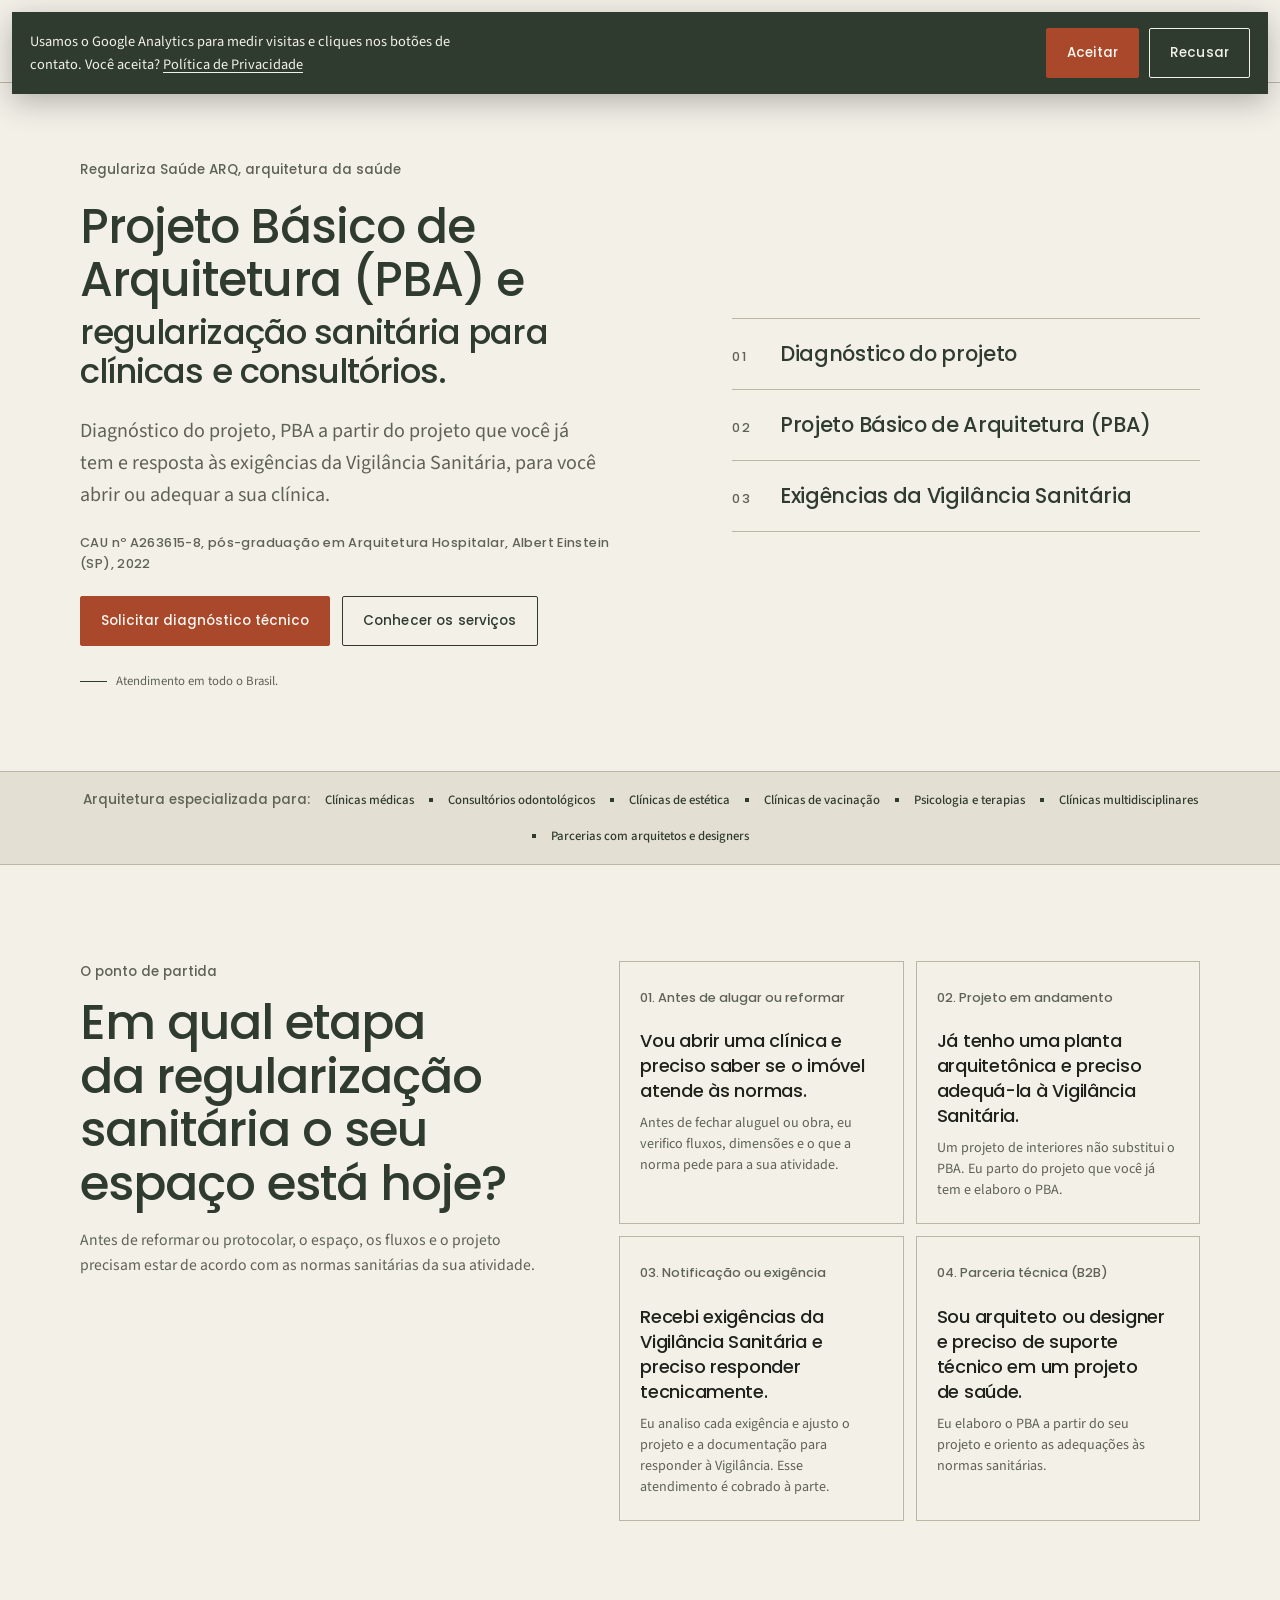
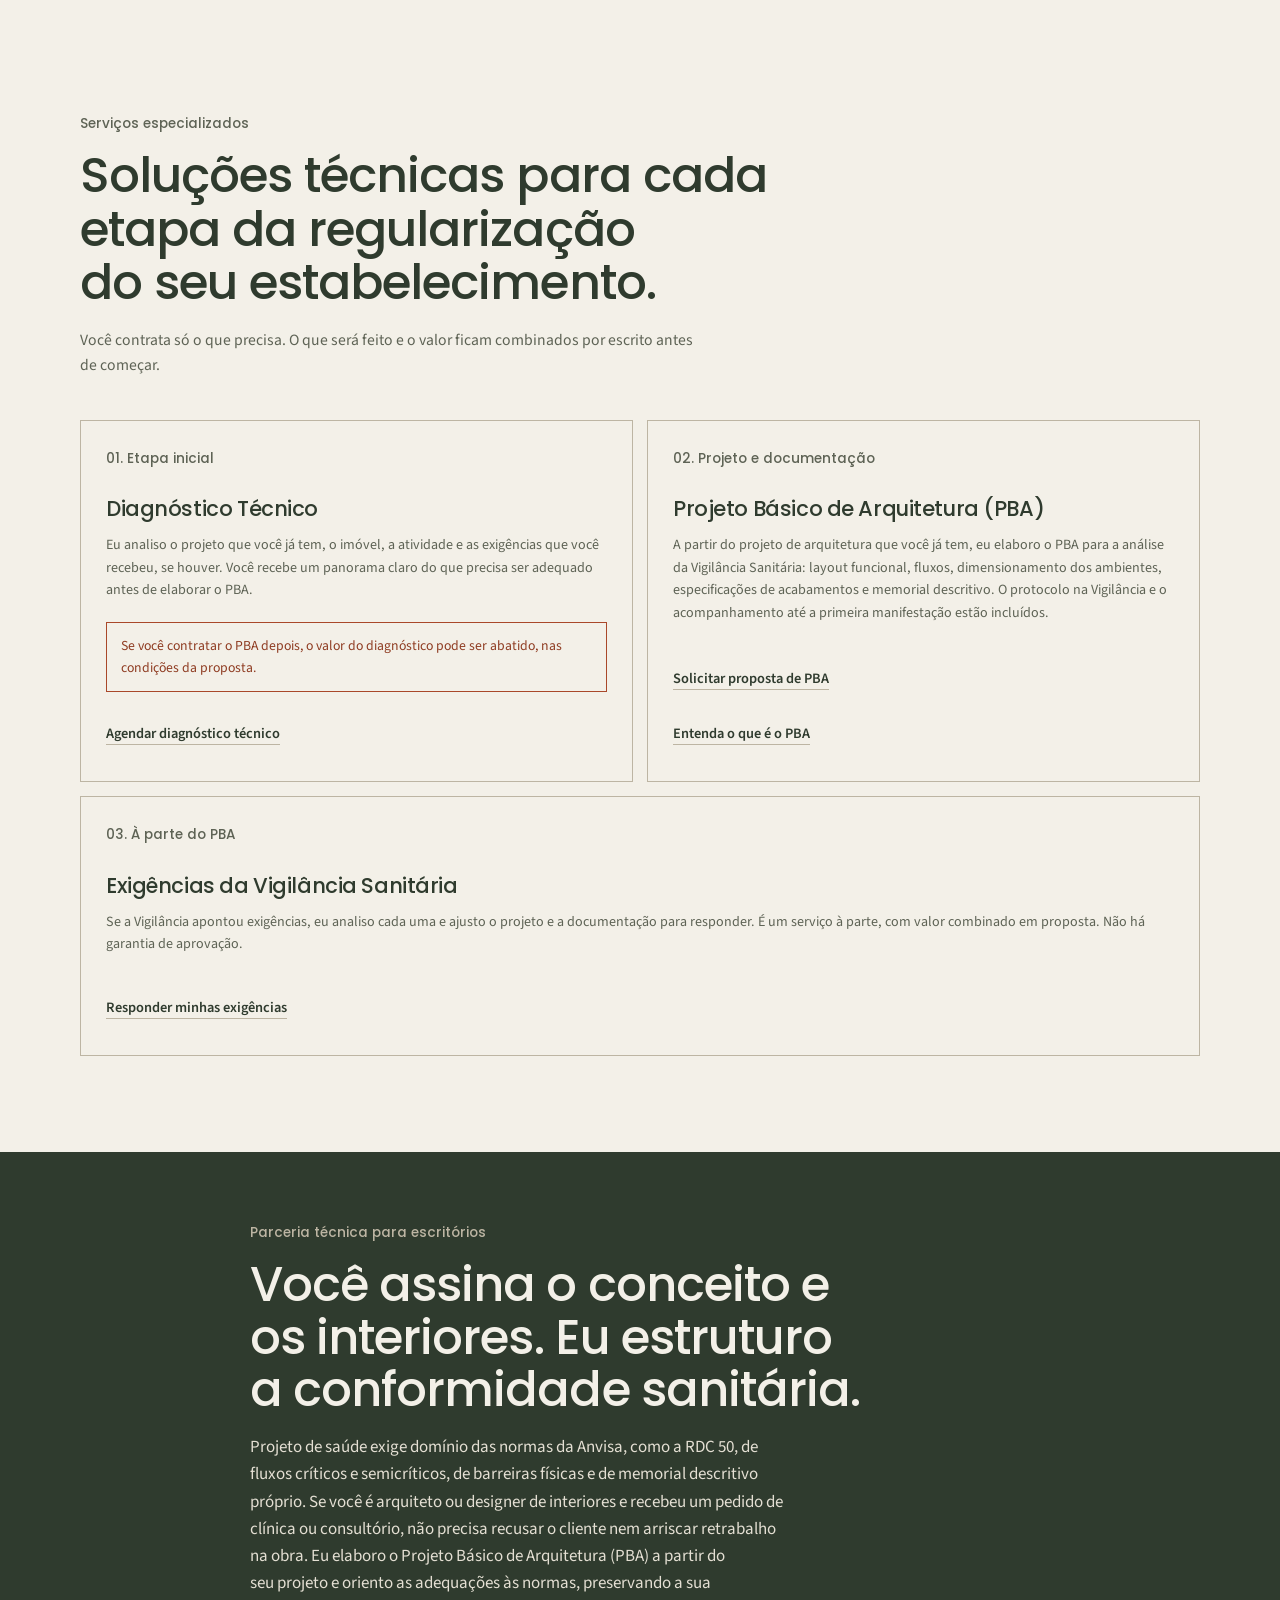
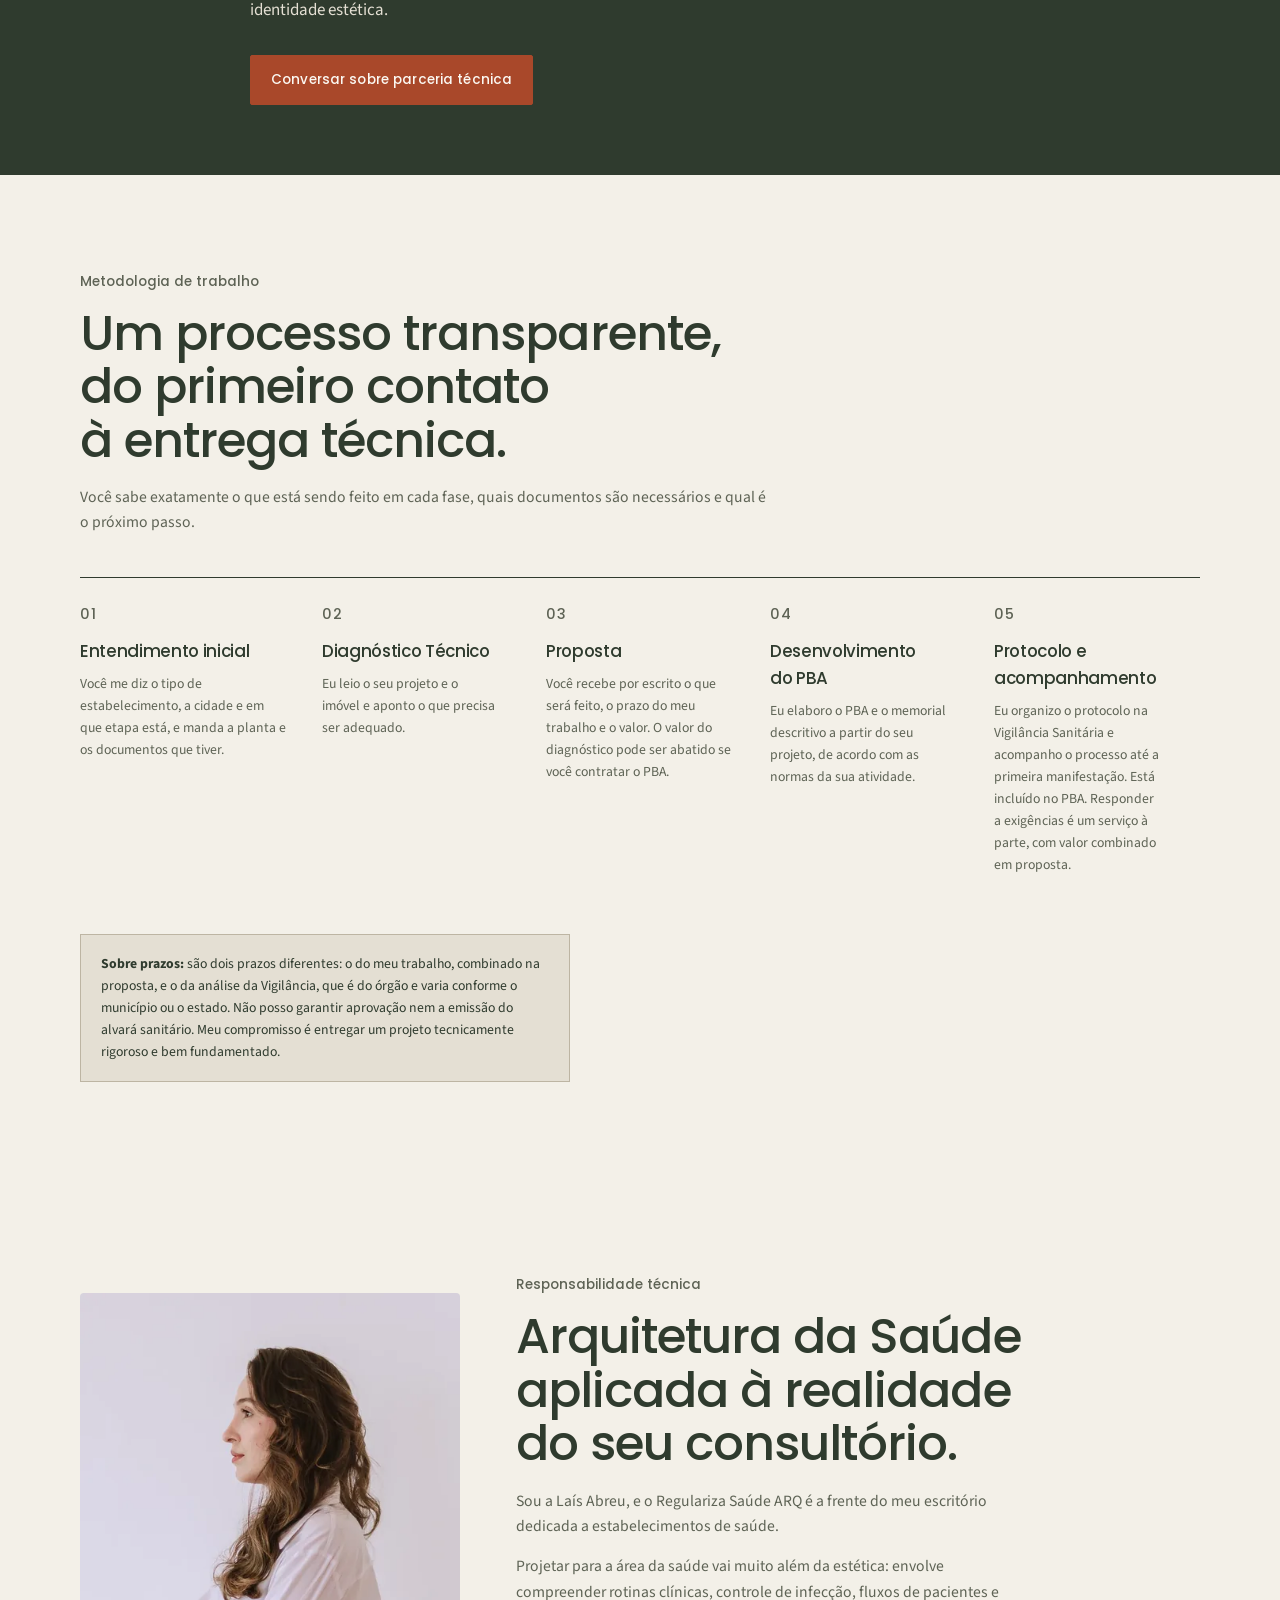
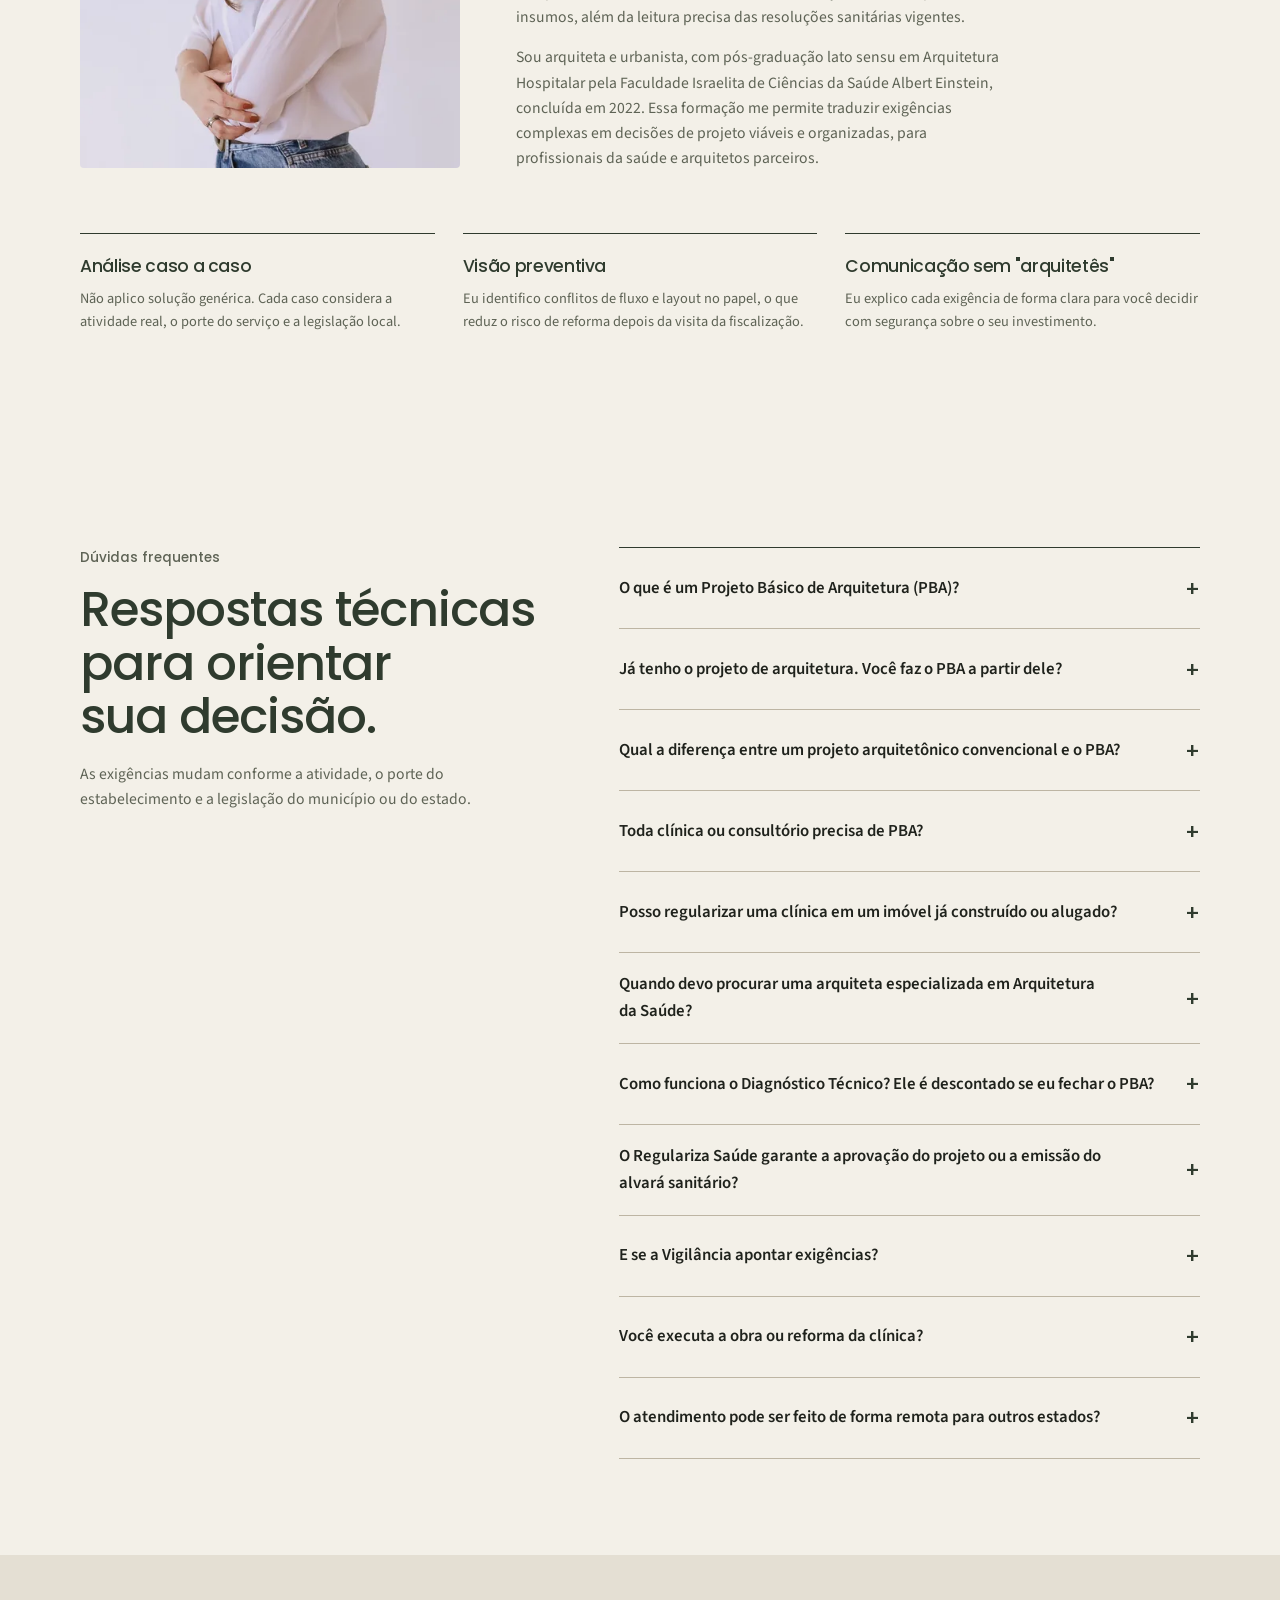
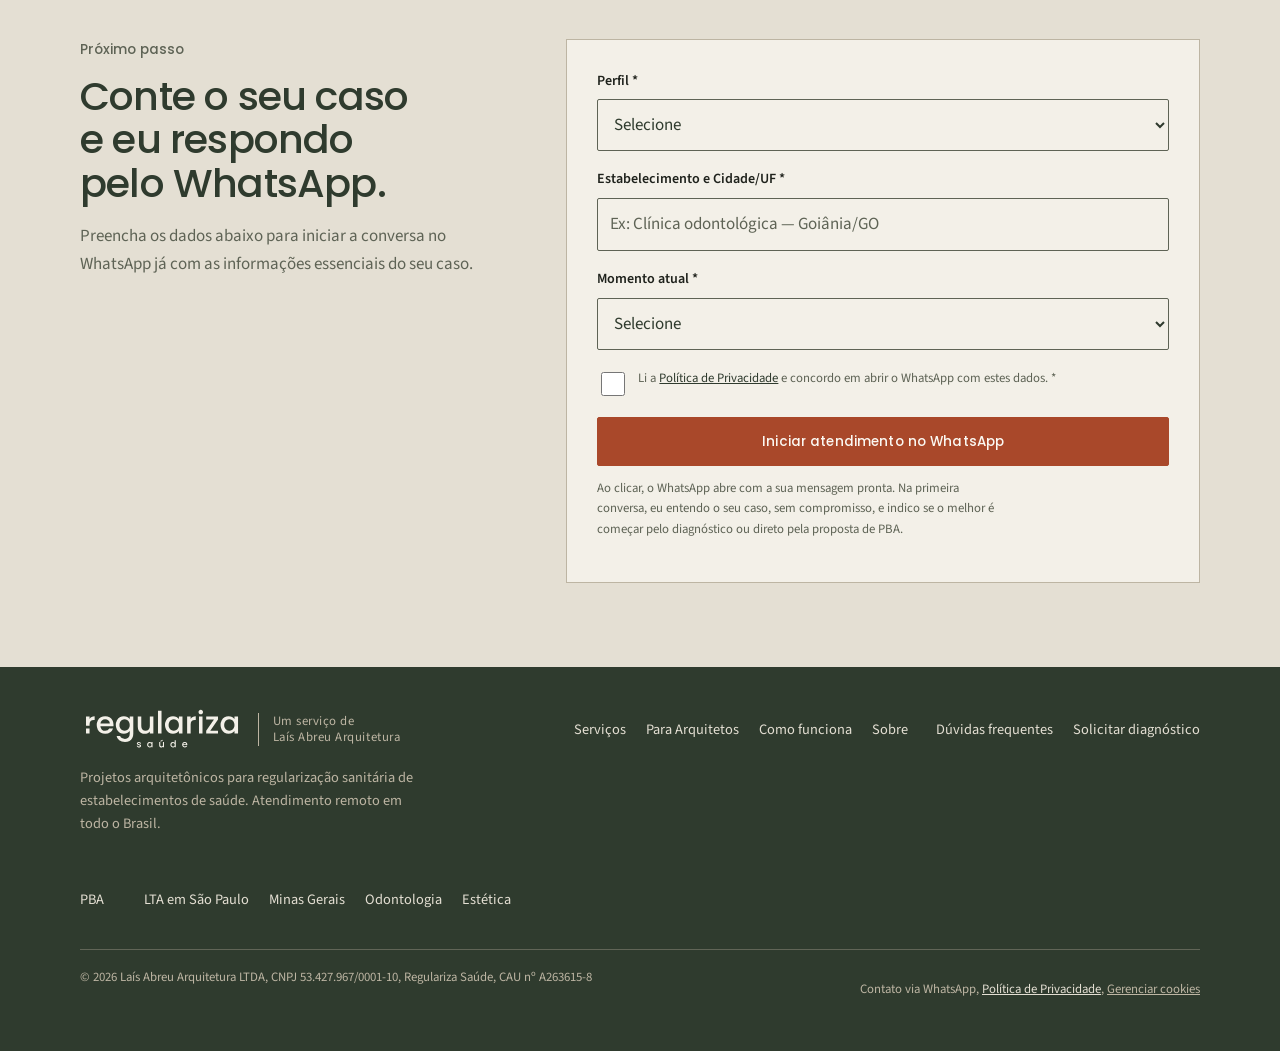
==== commit 89462d3b: "Hero: só "Atendimento em todo o Brasil" Co-Authored-By: Claude Sonnet 5.5 <noreply@anthropic.com> Cl" ====
--- a/index.html
+++ b/index.html
@@ -27,7 +27,7 @@
 <body><a class="skip-link" href="#inicio">Pular para o conteúdo</a>
 <header class="topbar"><div class="wrap nav"><a class="brand" href="#inicio" aria-label="Regulariza Saúde — um serviço de Laís Abreu Arquitetura, início"><img class="brand-logo" src="/assets/logo/regulariza-saude-verde.svg" alt="" width="164" height="44"><span class="brand-by">Um serviço de<br>Laís Abreu Arquitetura</span></a><button class="menu-toggle" id="menuToggle" aria-expanded="false" aria-controls="navlinks" aria-label="Abrir menu">☰ Menu</button><nav class="navlinks" id="navlinks" aria-label="Navegação principal"><a href="#servicos">Serviços</a><a href="#parcerias">Para Arquitetos</a><a href="#processo">Como funciona</a><a href="#sobre">Sobre</a><a href="#faq">Dúvidas frequentes</a><a class="btn btn-primary mobile-cta" href="#avaliacao">Solicitar diagnóstico</a></nav><a class="btn btn-primary whatsapp-link" href="https://wa.me/5537998287505?text=Ol%C3%A1%21%20Vim%20pelo%20site%20do%20Regulariza%20Sa%C3%BAde%20ARQ%20e%20gostaria%20de%20informa%C3%A7%C3%B5es%20sobre%20o%20Diagn%C3%B3stico%20T%C3%A9cnico." data-message="Olá! Vim pelo site do Regulariza Saúde ARQ e gostaria de informações sobre o Diagnóstico Técnico." target="_blank" rel="noopener noreferrer">Solicitar diagnóstico</a></div></header>
 <main id="inicio">
-<section class="hero"><div class="wrap hero-grid"><div><div class="eyebrow">Regulariza Saúde ARQ, arquitetura da saúde</div><h1 class="serif">Projeto Básico de Arquitetura (PBA) e <span class="h1-2">regularização sanitária para clínicas e consultórios.</span></h1><p class="hero-copy">Diagnóstico do projeto, PBA a partir do projeto que você já tem e resposta às exigências da Vigilância Sanitária, para você abrir ou adequar a sua clínica.</p><p class="hero-cred">CAU nº A263615-8, pós-graduação em Arquitetura Hospitalar, Albert Einstein (SP), 2022</p><div class="hero-actions"><a class="btn btn-accent whatsapp-link" href="https://wa.me/5537998287505?text=Ol%C3%A1%21%20Vim%20pelo%20site%20do%20Regulariza%20Sa%C3%BAde%20ARQ%20e%20gostaria%20de%20informa%C3%A7%C3%B5es%20sobre%20o%20Diagn%C3%B3stico%20T%C3%A9cnico." data-message="Olá! Vim pelo site do Regulariza Saúde ARQ e gostaria de informações sobre o Diagnóstico Técnico." target="_blank" rel="noopener noreferrer">Solicitar diagnóstico técnico</a><a class="btn btn-outline" href="#servicos">Conhecer os serviços</a></div><div class="micro-note">Atendimento remoto em todo o Brasil, a partir da planta do imóvel.</div></div><ol class="hero-index" aria-label="Serviços"><li><a href="#servicos"><span>01</span>Diagnóstico do projeto</a></li><li><a href="#servicos"><span>02</span>Projeto Básico de Arquitetura (PBA)</a></li><li><a href="#servicos"><span>03</span>Exigências da Vigilância Sanitária</a></li></ol></div></section>
+<section class="hero"><div class="wrap hero-grid"><div><div class="eyebrow">Regulariza Saúde ARQ, arquitetura da saúde</div><h1 class="serif">Projeto Básico de Arquitetura (PBA) e <span class="h1-2">regularização sanitária para clínicas e consultórios.</span></h1><p class="hero-copy">Diagnóstico do projeto, PBA a partir do projeto que você já tem e resposta às exigências da Vigilância Sanitária, para você abrir ou adequar a sua clínica.</p><p class="hero-cred">CAU nº A263615-8, pós-graduação em Arquitetura Hospitalar, Albert Einstein (SP), 2022</p><div class="hero-actions"><a class="btn btn-accent whatsapp-link" href="https://wa.me/5537998287505?text=Ol%C3%A1%21%20Vim%20pelo%20site%20do%20Regulariza%20Sa%C3%BAde%20ARQ%20e%20gostaria%20de%20informa%C3%A7%C3%B5es%20sobre%20o%20Diagn%C3%B3stico%20T%C3%A9cnico." data-message="Olá! Vim pelo site do Regulariza Saúde ARQ e gostaria de informações sobre o Diagnóstico Técnico." target="_blank" rel="noopener noreferrer">Solicitar diagnóstico técnico</a><a class="btn btn-outline" href="#servicos">Conhecer os serviços</a></div><div class="micro-note">Atendimento em todo o Brasil.</div></div><ol class="hero-index" aria-label="Serviços"><li><a href="#servicos"><span>01</span>Diagnóstico do projeto</a></li><li><a href="#servicos"><span>02</span>Projeto Básico de Arquitetura (PBA)</a></li><li><a href="#servicos"><span>03</span>Exigências da Vigilância Sanitária</a></li></ol></div></section>
 <section class="segment-strip" aria-label="Estabelecimentos atendidos"><div class="wrap segment-inner"><span>Arquitetura especializada para:</span><b>Clínicas médicas</b><i></i><b>Consultórios odontológicos</b><i></i><b>Clínicas de estética</b><i></i><b>Clínicas de vacinação</b><i></i><b>Psicologia e terapias</b><i></i><b>Clínicas multidisciplinares</b><i></i><b>Parcerias com arquitetos e designers</b></div></section>
 <section class="section section-white"><div class="wrap problem-grid"><div class="section-head"><div class="eyebrow">O ponto de partida</div><h2 class="serif">Em qual etapa da regularização sanitária o seu espaço está hoje?</h2><p>Antes de reformar ou protocolar, o espaço, os fluxos e o projeto precisam estar de acordo com as normas sanitárias da sua atividade.</p></div><div class="problem-list"><article class="problem"><span class="problem-num">01. Antes de alugar ou reformar</span><p>Vou abrir uma clínica e preciso saber se o imóvel atende às normas.</p><p class="problem-note">Antes de fechar aluguel ou obra, eu verifico fluxos, dimensões e o que a norma pede para a sua atividade.</p></article><article class="problem"><span class="problem-num">02. Projeto em andamento</span><p>Já tenho uma planta arquitetônica e preciso adequá-la à Vigilância Sanitária.</p><p class="problem-note">Um projeto de interiores não substitui o PBA. Eu parto do projeto que você já tem e elaboro o PBA.</p></article><article class="problem"><span class="problem-num">03. Notificação ou exigência</span><p>Recebi exigências da Vigilância Sanitária e preciso responder tecnicamente.</p><p class="problem-note">Eu analiso cada exigência e ajusto o projeto e a documentação para responder à Vigilância. Esse atendimento é cobrado à parte.</p></article><article class="problem"><span class="problem-num">04. Parceria técnica (B2B)</span><p>Sou arquiteto ou designer e preciso de suporte técnico em um projeto de saúde.</p><p class="problem-note">Eu elaboro o PBA a partir do seu projeto e oriento as adequações às normas sanitárias.</p></article></div></div></section>
 <section class="section" id="servicos"><div class="wrap"><div class="section-head"><div class="eyebrow">Serviços especializados</div><h2 class="serif">Soluções técnicas para cada etapa da regularização do seu estabelecimento.</h2><p>Você contrata só o que precisa. O que será feito e o valor ficam combinados por escrito antes de começar.</p></div><div class="service-grid"><article class="service"><span class="service-num">01. Etapa inicial</span><h3>Diagnóstico Técnico</h3><p>Eu analiso o projeto que você já tem, o imóvel, a atividade e as exigências que você recebeu, se houver. Você recebe um panorama claro do que precisa ser adequado antes de elaborar o PBA.</p><p class="service-highlight">Se você contratar o PBA depois, o valor do diagnóstico pode ser abatido, nas condições da proposta.</p><a class="text-link" href="#avaliacao">Agendar diagnóstico técnico</a></article><article class="service"><span class="service-num">02. Projeto e documentação</span><h3>Projeto Básico de Arquitetura (PBA)</h3><p>A partir do projeto de arquitetura que você já tem, eu elaboro o PBA para a análise da Vigilância Sanitária: layout funcional, fluxos, dimensionamento dos ambientes, especificações de acabamentos e memorial descritivo. O protocolo na Vigilância e o acompanhamento até a primeira manifestação estão incluídos.</p><a class="text-link" href="#avaliacao" data-service="Já tenho planta e preciso do PBA">Solicitar proposta de PBA</a><a class="text-link" href="/projeto-basico-de-arquitetura-pba/">Entenda o que é o PBA</a></article><article class="service"><span class="service-num">03. À parte do PBA</span><h3>Exigências da Vigilância Sanitária</h3><p>Se a Vigilância apontou exigências, eu analiso cada uma e ajusto o projeto e a documentação para responder. É um serviço à parte, com valor combinado em proposta. Não há garantia de aprovação.</p><a class="text-link" href="#avaliacao" data-service="Recebi exigência da Vigilância Sanitária">Responder minhas exigências</a></article></div></div></section>
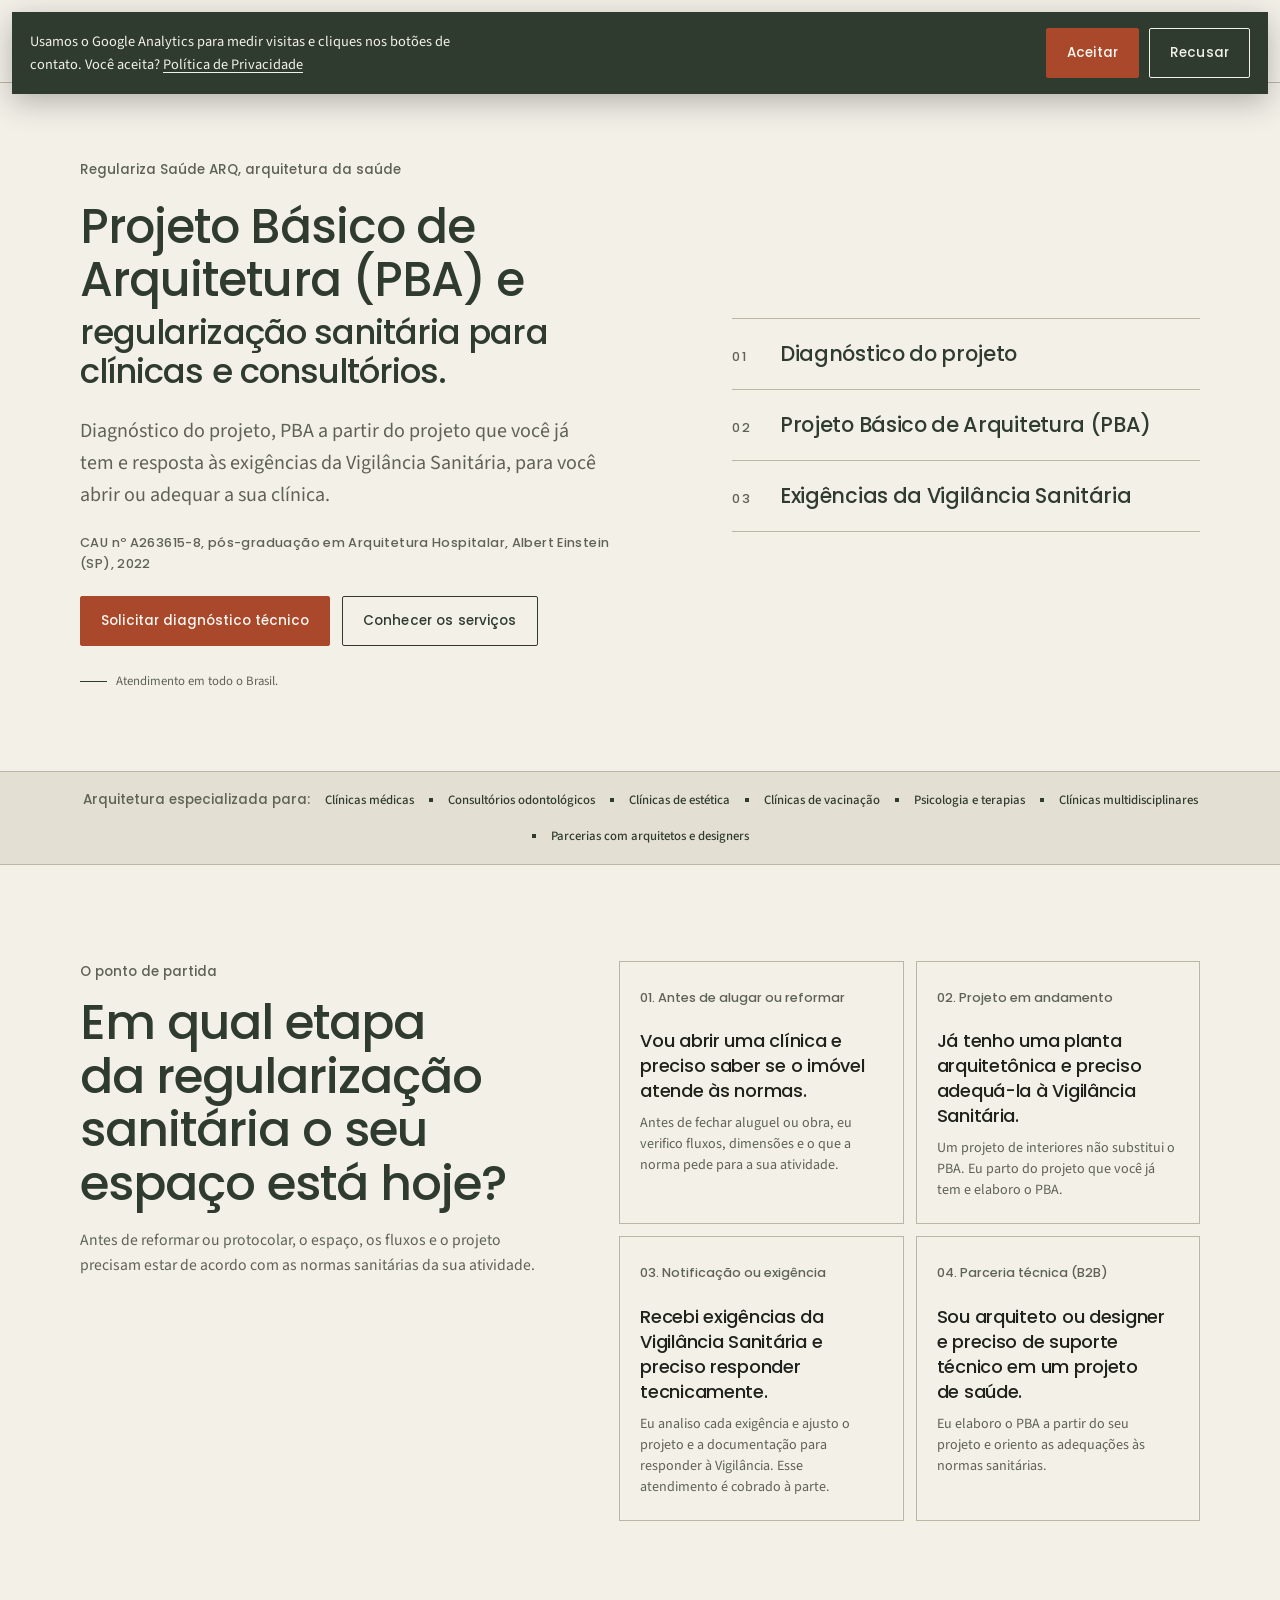
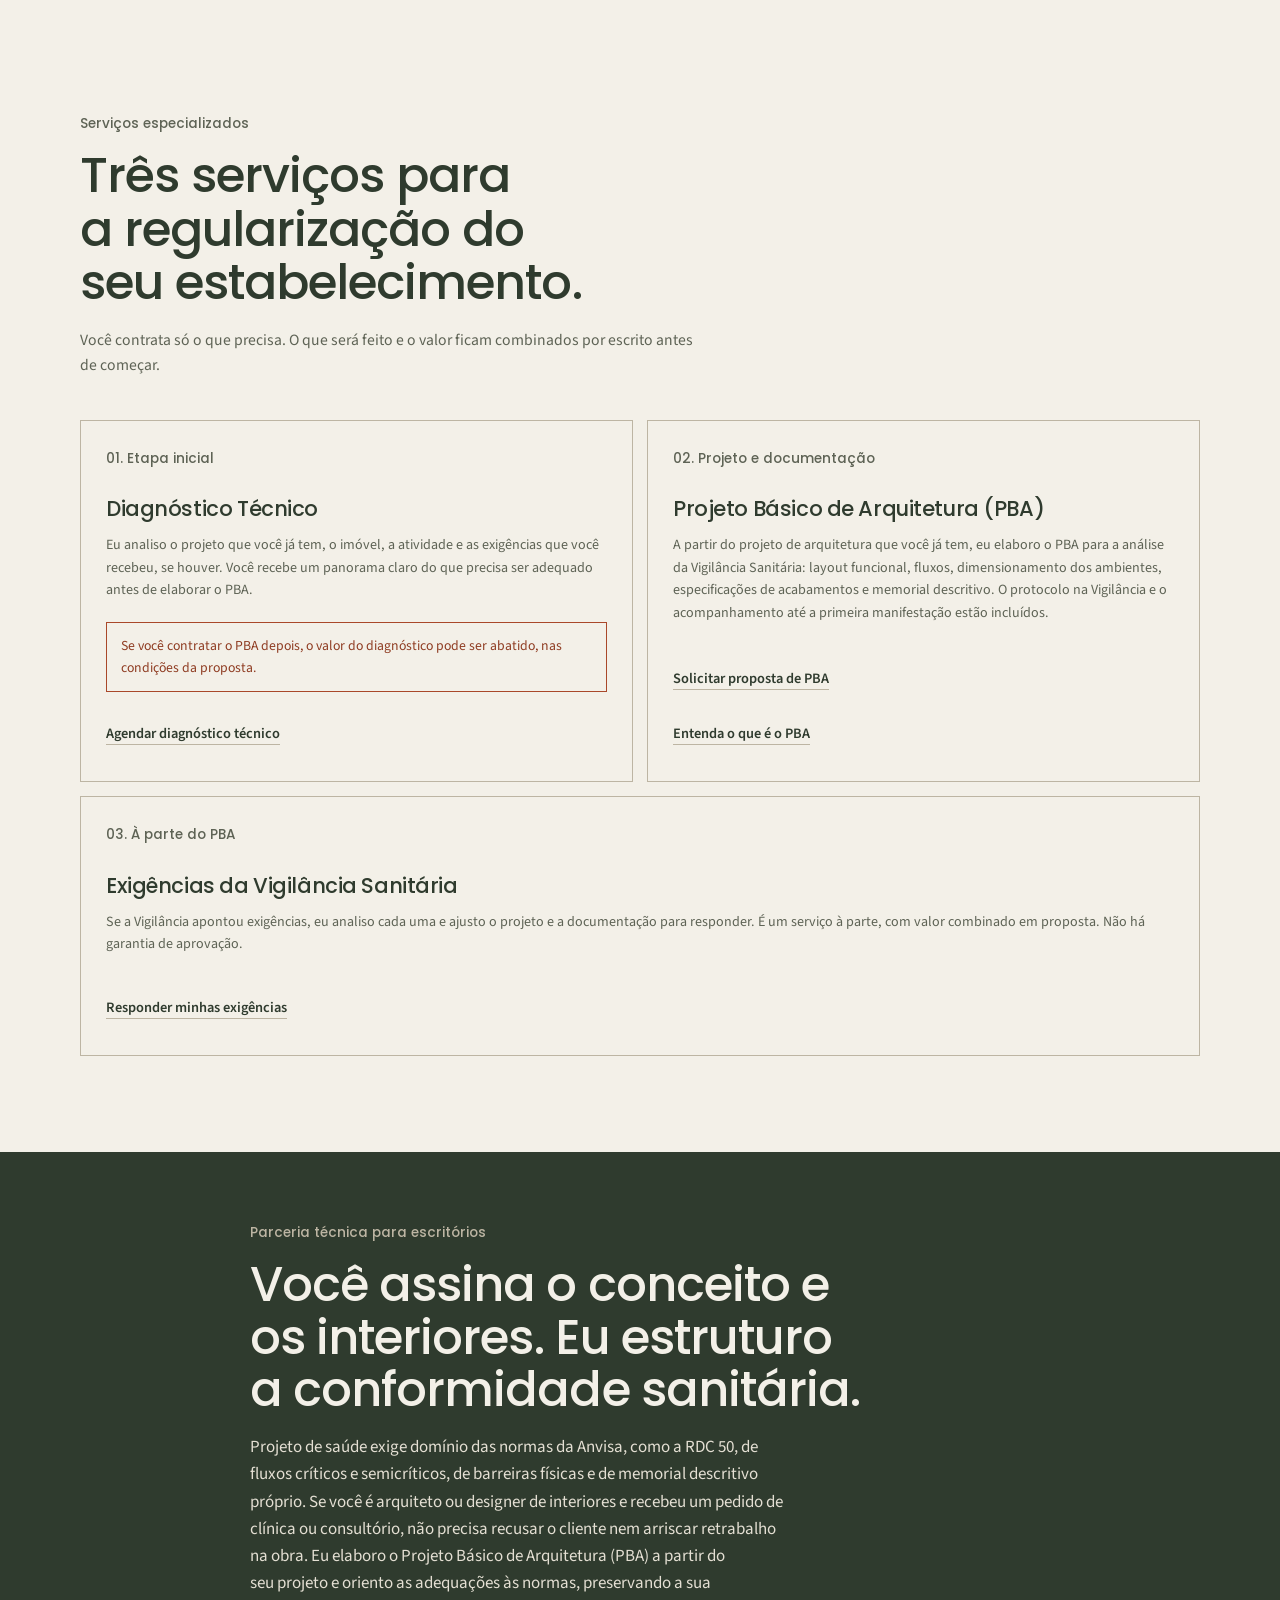
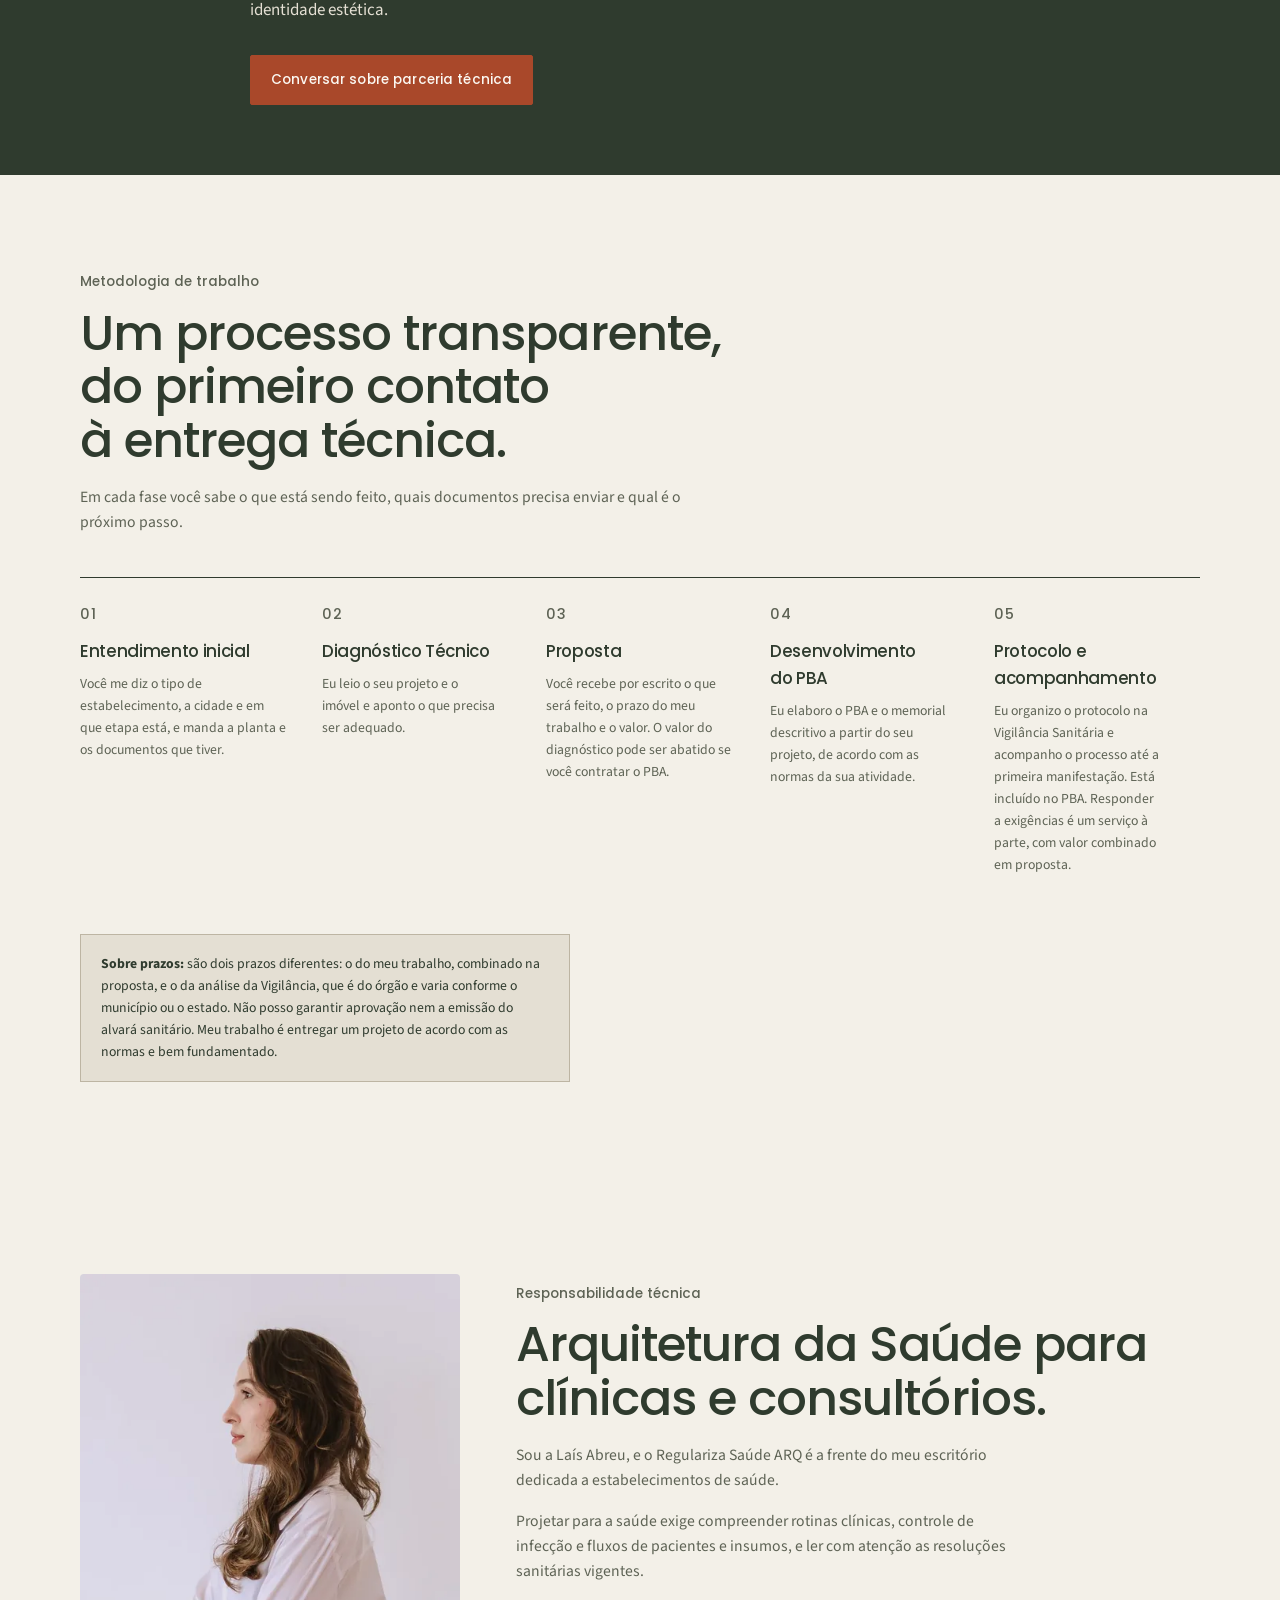
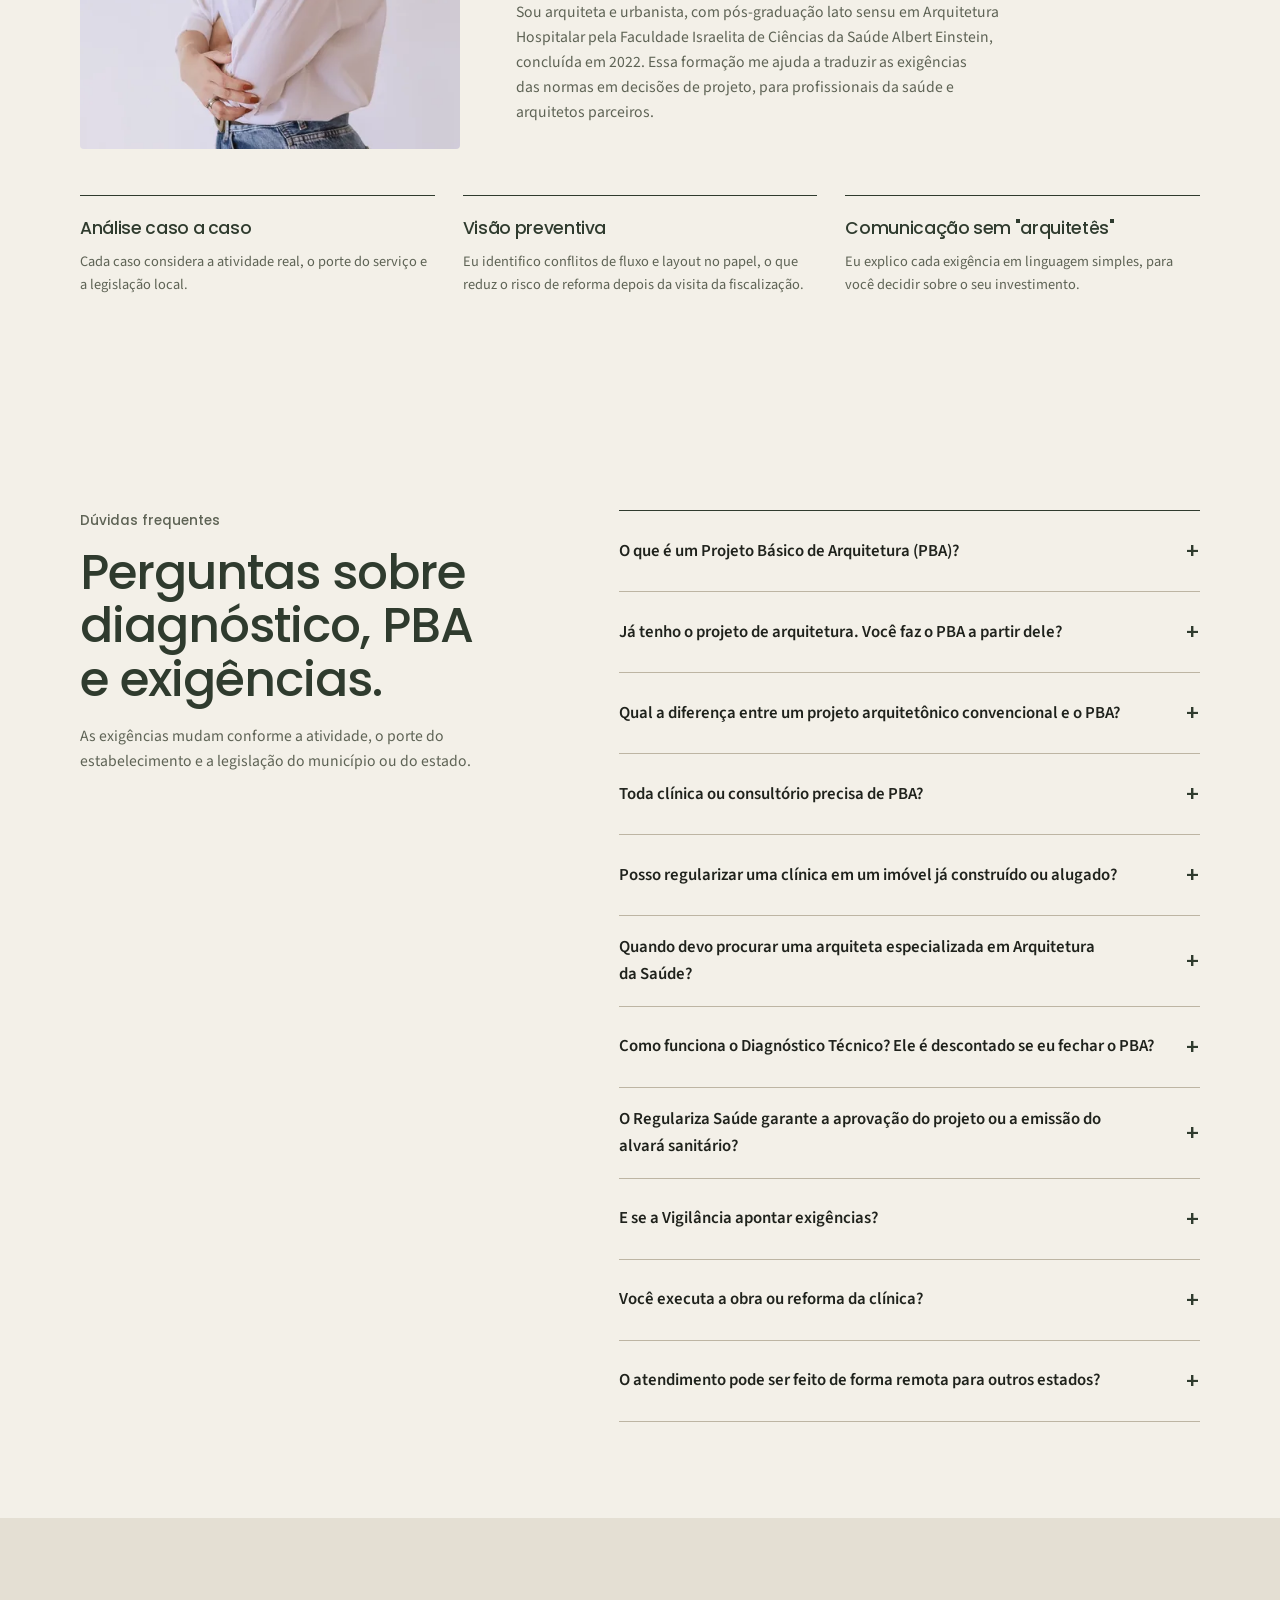
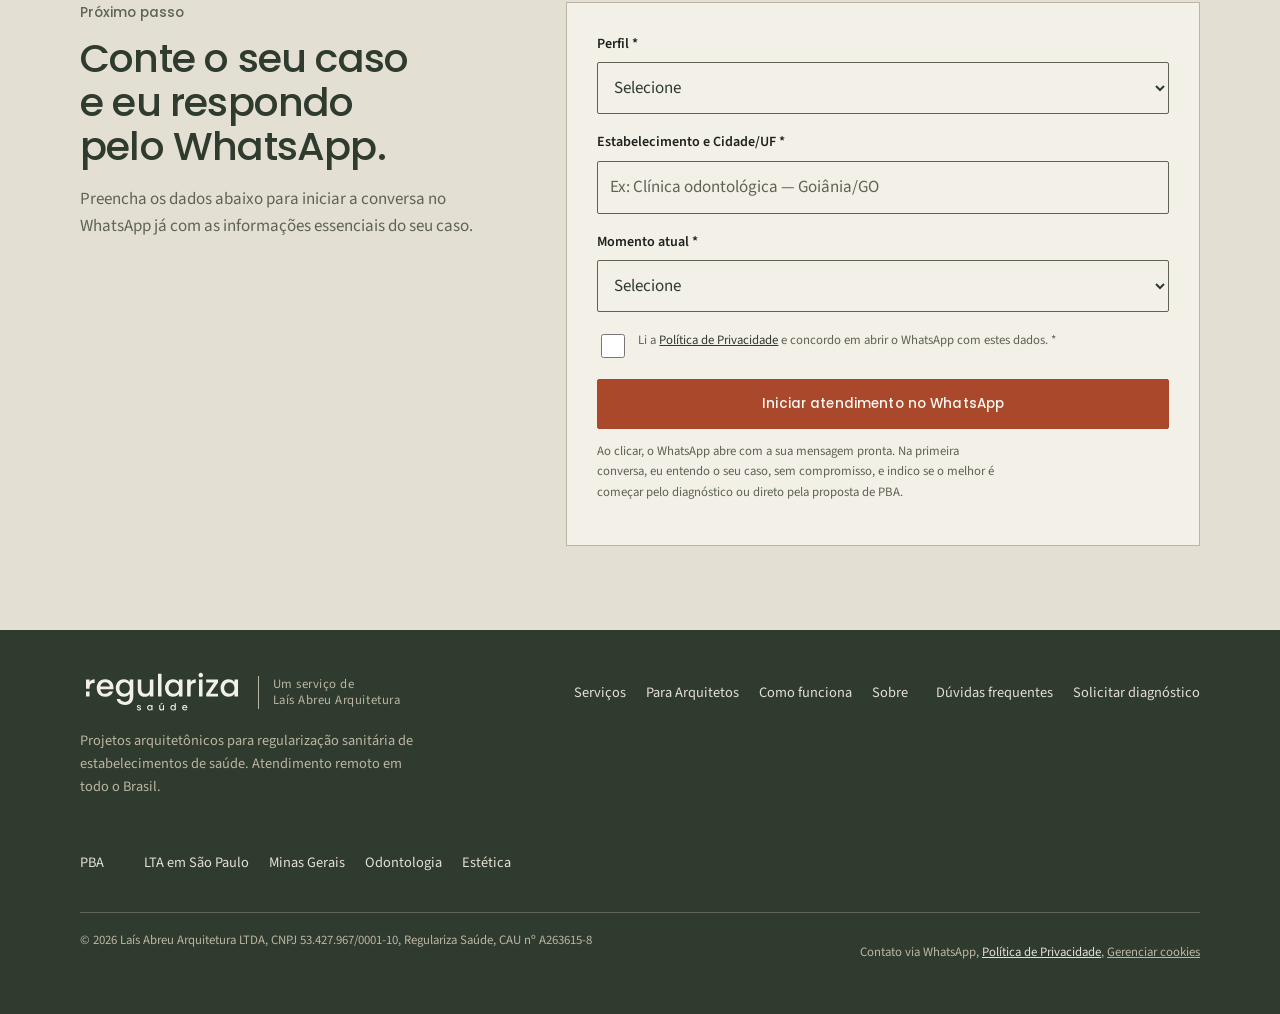
==== commit 5baedcc3: "Home: passada do humanizer (frases de efeito, aposição negativa e adjetivos de venda) Co-Authored-By" ====
--- a/index.html
+++ b/index.html
@@ -30,11 +30,11 @@
 <section class="hero"><div class="wrap hero-grid"><div><div class="eyebrow">Regulariza Saúde ARQ, arquitetura da saúde</div><h1 class="serif">Projeto Básico de Arquitetura (PBA) e <span class="h1-2">regularização sanitária para clínicas e consultórios.</span></h1><p class="hero-copy">Diagnóstico do projeto, PBA a partir do projeto que você já tem e resposta às exigências da Vigilância Sanitária, para você abrir ou adequar a sua clínica.</p><p class="hero-cred">CAU nº A263615-8, pós-graduação em Arquitetura Hospitalar, Albert Einstein (SP), 2022</p><div class="hero-actions"><a class="btn btn-accent whatsapp-link" href="https://wa.me/5537998287505?text=Ol%C3%A1%21%20Vim%20pelo%20site%20do%20Regulariza%20Sa%C3%BAde%20ARQ%20e%20gostaria%20de%20informa%C3%A7%C3%B5es%20sobre%20o%20Diagn%C3%B3stico%20T%C3%A9cnico." data-message="Olá! Vim pelo site do Regulariza Saúde ARQ e gostaria de informações sobre o Diagnóstico Técnico." target="_blank" rel="noopener noreferrer">Solicitar diagnóstico técnico</a><a class="btn btn-outline" href="#servicos">Conhecer os serviços</a></div><div class="micro-note">Atendimento em todo o Brasil.</div></div><ol class="hero-index" aria-label="Serviços"><li><a href="#servicos"><span>01</span>Diagnóstico do projeto</a></li><li><a href="#servicos"><span>02</span>Projeto Básico de Arquitetura (PBA)</a></li><li><a href="#servicos"><span>03</span>Exigências da Vigilância Sanitária</a></li></ol></div></section>
 <section class="segment-strip" aria-label="Estabelecimentos atendidos"><div class="wrap segment-inner"><span>Arquitetura especializada para:</span><b>Clínicas médicas</b><i></i><b>Consultórios odontológicos</b><i></i><b>Clínicas de estética</b><i></i><b>Clínicas de vacinação</b><i></i><b>Psicologia e terapias</b><i></i><b>Clínicas multidisciplinares</b><i></i><b>Parcerias com arquitetos e designers</b></div></section>
 <section class="section section-white"><div class="wrap problem-grid"><div class="section-head"><div class="eyebrow">O ponto de partida</div><h2 class="serif">Em qual etapa da regularização sanitária o seu espaço está hoje?</h2><p>Antes de reformar ou protocolar, o espaço, os fluxos e o projeto precisam estar de acordo com as normas sanitárias da sua atividade.</p></div><div class="problem-list"><article class="problem"><span class="problem-num">01. Antes de alugar ou reformar</span><p>Vou abrir uma clínica e preciso saber se o imóvel atende às normas.</p><p class="problem-note">Antes de fechar aluguel ou obra, eu verifico fluxos, dimensões e o que a norma pede para a sua atividade.</p></article><article class="problem"><span class="problem-num">02. Projeto em andamento</span><p>Já tenho uma planta arquitetônica e preciso adequá-la à Vigilância Sanitária.</p><p class="problem-note">Um projeto de interiores não substitui o PBA. Eu parto do projeto que você já tem e elaboro o PBA.</p></article><article class="problem"><span class="problem-num">03. Notificação ou exigência</span><p>Recebi exigências da Vigilância Sanitária e preciso responder tecnicamente.</p><p class="problem-note">Eu analiso cada exigência e ajusto o projeto e a documentação para responder à Vigilância. Esse atendimento é cobrado à parte.</p></article><article class="problem"><span class="problem-num">04. Parceria técnica (B2B)</span><p>Sou arquiteto ou designer e preciso de suporte técnico em um projeto de saúde.</p><p class="problem-note">Eu elaboro o PBA a partir do seu projeto e oriento as adequações às normas sanitárias.</p></article></div></div></section>
-<section class="section" id="servicos"><div class="wrap"><div class="section-head"><div class="eyebrow">Serviços especializados</div><h2 class="serif">Soluções técnicas para cada etapa da regularização do seu estabelecimento.</h2><p>Você contrata só o que precisa. O que será feito e o valor ficam combinados por escrito antes de começar.</p></div><div class="service-grid"><article class="service"><span class="service-num">01. Etapa inicial</span><h3>Diagnóstico Técnico</h3><p>Eu analiso o projeto que você já tem, o imóvel, a atividade e as exigências que você recebeu, se houver. Você recebe um panorama claro do que precisa ser adequado antes de elaborar o PBA.</p><p class="service-highlight">Se você contratar o PBA depois, o valor do diagnóstico pode ser abatido, nas condições da proposta.</p><a class="text-link" href="#avaliacao">Agendar diagnóstico técnico</a></article><article class="service"><span class="service-num">02. Projeto e documentação</span><h3>Projeto Básico de Arquitetura (PBA)</h3><p>A partir do projeto de arquitetura que você já tem, eu elaboro o PBA para a análise da Vigilância Sanitária: layout funcional, fluxos, dimensionamento dos ambientes, especificações de acabamentos e memorial descritivo. O protocolo na Vigilância e o acompanhamento até a primeira manifestação estão incluídos.</p><a class="text-link" href="#avaliacao" data-service="Já tenho planta e preciso do PBA">Solicitar proposta de PBA</a><a class="text-link" href="/projeto-basico-de-arquitetura-pba/">Entenda o que é o PBA</a></article><article class="service"><span class="service-num">03. À parte do PBA</span><h3>Exigências da Vigilância Sanitária</h3><p>Se a Vigilância apontou exigências, eu analiso cada uma e ajusto o projeto e a documentação para responder. É um serviço à parte, com valor combinado em proposta. Não há garantia de aprovação.</p><a class="text-link" href="#avaliacao" data-service="Recebi exigência da Vigilância Sanitária">Responder minhas exigências</a></article></div></div></section>
+<section class="section" id="servicos"><div class="wrap"><div class="section-head"><div class="eyebrow">Serviços especializados</div><h2 class="serif">Três serviços para a regularização do seu estabelecimento.</h2><p>Você contrata só o que precisa. O que será feito e o valor ficam combinados por escrito antes de começar.</p></div><div class="service-grid"><article class="service"><span class="service-num">01. Etapa inicial</span><h3>Diagnóstico Técnico</h3><p>Eu analiso o projeto que você já tem, o imóvel, a atividade e as exigências que você recebeu, se houver. Você recebe um panorama claro do que precisa ser adequado antes de elaborar o PBA.</p><p class="service-highlight">Se você contratar o PBA depois, o valor do diagnóstico pode ser abatido, nas condições da proposta.</p><a class="text-link" href="#avaliacao">Agendar diagnóstico técnico</a></article><article class="service"><span class="service-num">02. Projeto e documentação</span><h3>Projeto Básico de Arquitetura (PBA)</h3><p>A partir do projeto de arquitetura que você já tem, eu elaboro o PBA para a análise da Vigilância Sanitária: layout funcional, fluxos, dimensionamento dos ambientes, especificações de acabamentos e memorial descritivo. O protocolo na Vigilância e o acompanhamento até a primeira manifestação estão incluídos.</p><a class="text-link" href="#avaliacao" data-service="Já tenho planta e preciso do PBA">Solicitar proposta de PBA</a><a class="text-link" href="/projeto-basico-de-arquitetura-pba/">Entenda o que é o PBA</a></article><article class="service"><span class="service-num">03. À parte do PBA</span><h3>Exigências da Vigilância Sanitária</h3><p>Se a Vigilância apontou exigências, eu analiso cada uma e ajusto o projeto e a documentação para responder. É um serviço à parte, com valor combinado em proposta. Não há garantia de aprovação.</p><a class="text-link" href="#avaliacao" data-service="Recebi exigência da Vigilância Sanitária">Responder minhas exigências</a></article></div></div></section>
 <section class="feature-band" id="parcerias"><div class="wrap partner"><div class="eyebrow">Parceria técnica para escritórios</div><h2 class="serif">Você assina o conceito e os interiores. Eu estruturo a conformidade sanitária.</h2><p>Projeto de saúde exige domínio das normas da Anvisa, como a RDC 50, de fluxos críticos e semicríticos, de barreiras físicas e de memorial descritivo próprio. Se você é arquiteto ou designer de interiores e recebeu um pedido de clínica ou consultório, não precisa recusar o cliente nem arriscar retrabalho na obra. Eu elaboro o Projeto Básico de Arquitetura (PBA) a partir do seu projeto e oriento as adequações às normas, preservando a sua identidade estética.</p><a class="btn btn-accent whatsapp-link" href="https://wa.me/5537998287505?text=Ol%C3%A1%21%20Vim%20pelo%20site%20do%20Regulariza%20Sa%C3%BAde%20ARQ.%20Sou%20arquiteto%28a%29%20ou%20designer%20e%20gostaria%20de%20conversar%20sobre%20parceria%20t%C3%A9cnica%20em%20um%20projeto%20de%20sa%C3%BAde." data-message="Olá! Vim pelo site do Regulariza Saúde ARQ. Sou arquiteto(a) ou designer e gostaria de conversar sobre parceria técnica em um projeto de saúde." target="_blank" rel="noopener noreferrer">Conversar sobre parceria técnica</a></div></section>
-<section class="section" id="processo"><div class="wrap"><div class="section-head"><div class="eyebrow">Metodologia de trabalho</div><h2 class="serif">Um processo transparente, do primeiro contato à entrega técnica.</h2><p>Você sabe exatamente o que está sendo feito em cada fase, quais documentos são necessários e qual é o próximo passo.</p></div><div class="steps"><article class="step"><div class="step-number">01</div><h3>Entendimento inicial</h3><p>Você me diz o tipo de estabelecimento, a cidade e em que etapa está, e manda a planta e os documentos que tiver.</p></article><article class="step"><div class="step-number">02</div><h3>Diagnóstico Técnico</h3><p>Eu leio o seu projeto e o imóvel e aponto o que precisa ser adequado.</p></article><article class="step"><div class="step-number">03</div><h3>Proposta</h3><p>Você recebe por escrito o que será feito, o prazo do meu trabalho e o valor. O valor do diagnóstico pode ser abatido se você contratar o PBA.</p></article><article class="step"><div class="step-number">04</div><h3>Desenvolvimento do PBA</h3><p>Eu elaboro o PBA e o memorial descritivo a partir do seu projeto, de acordo com as normas da sua atividade.</p></article><article class="step"><div class="step-number">05</div><h3>Protocolo e acompanhamento</h3><p>Eu organizo o protocolo na Vigilância Sanitária e acompanho o processo até a primeira manifestação. Está incluído no PBA. Responder a exigências é um serviço à parte, com valor combinado em proposta.</p></article></div><div class="deadline-note"><strong>Sobre prazos:</strong> são dois prazos diferentes: o do meu trabalho, combinado na proposta, e o da análise da Vigilância, que é do órgão e varia conforme o município ou o estado. Não posso garantir aprovação nem a emissão do alvará sanitário. Meu compromisso é entregar um projeto tecnicamente rigoroso e bem fundamentado.</div></div></section>
-<section class="section section-white" id="sobre"><div class="wrap"><div class="about-intro"><figure class="about-photo"><img src="/assets/img/lais-abreu.webp" srcset="/assets/img/lais-abreu-480.webp 480w, /assets/img/lais-abreu.webp 800w" sizes="(min-width:900px) 380px, 70vw" width="800" height="1000" loading="lazy" decoding="async" alt="Laís Abreu, arquiteta e urbanista, de perfil, com camisa branca e braços cruzados"></figure><div class="about-copy"><div class="eyebrow">Responsabilidade técnica</div><h2 class="serif">Arquitetura da Saúde aplicada à realidade do seu consultório.</h2><p>Sou a Laís Abreu, e o Regulariza Saúde ARQ é a frente do meu escritório dedicada a estabelecimentos de saúde.</p><p>Projetar para a área da saúde vai muito além da estética: envolve compreender rotinas clínicas, controle de infecção, fluxos de pacientes e insumos, além da leitura precisa das resoluções sanitárias vigentes.</p><p>Sou arquiteta e urbanista, com pós-graduação lato sensu em Arquitetura Hospitalar pela Faculdade Israelita de Ciências da Saúde Albert Einstein, concluída em 2022. Essa formação me permite traduzir exigências complexas em decisões de projeto viáveis e organizadas, para profissionais da saúde e arquitetos parceiros.</p></div></div><div class="audience-grid"><article class="audience"><h3>Análise caso a caso</h3><p>Não aplico solução genérica. Cada caso considera a atividade real, o porte do serviço e a legislação local.</p></article><article class="audience"><h3>Visão preventiva</h3><p>Eu identifico conflitos de fluxo e layout no papel, o que reduz o risco de reforma depois da visita da fiscalização.</p></article><article class="audience"><h3>Comunicação sem "arquitetês"</h3><p>Eu explico cada exigência de forma clara para você decidir com segurança sobre o seu investimento.</p></article></div></div></section>
-<section class="section section-white" id="faq"><div class="wrap faq-grid"><div class="section-head"><div class="eyebrow">Dúvidas frequentes</div><h2 class="serif">Respostas técnicas para orientar sua decisão.</h2><p>As exigências mudam conforme a atividade, o porte do estabelecimento e a legislação do município ou do estado.</p></div><div class="faq-list"><details><summary>O que é um Projeto Básico de Arquitetura (PBA)?</summary><p>É o conjunto de pranchas técnicas e documentos descritivos (incluindo o memorial descritivo) que apresenta a estrutura física, os ambientes, os fluxos e os acabamentos de um estabelecimento de saúde para avaliação prévia da Vigilância Sanitária.</p></details><details><summary>Já tenho o projeto de arquitetura. Você faz o PBA a partir dele?</summary><p>Sim. Eu parto do projeto que você já tem e elaboro o PBA. Antes, se você quiser, faço o diagnóstico para apontar o que precisa mudar.</p></details><details><summary>Qual a diferença entre um projeto arquitetônico convencional e o PBA?</summary><p>O projeto convencional foca na estética, ergonomia e construção civil geral. O PBA responde especificamente às normas sanitárias (como a RDC 50 da ANVISA e legislações locais), detalhando fluxos limpos e sujos, barreiras físicas, pontos de água, ventilação, revestimentos laváveis e descritivos técnicos exigidos pelo fiscal sanitário.</p></details><details><summary>Toda clínica ou consultório precisa de PBA?</summary><p>Nem sempre. Depende da classificação de risco da atividade (CNAE), dos procedimentos feitos no local e das regras da Vigilância do seu município ou estado. O diagnóstico serve para verificar isso antes de você investir no PBA.</p></details><details><summary>Posso regularizar uma clínica em um imóvel já construído ou alugado?</summary><p>Sim, desde que o imóvel comporte fisicamente as adaptações exigidas para a sua atividade. Antes de assinar um contrato de locação ou iniciar obras, recomenda-se realizar um Diagnóstico Técnico para avaliar a viabilidade do espaço e evitar gastos imprevistos.</p></details><details><summary>Quando devo procurar uma arquiteta especializada em Arquitetura da Saúde?</summary><p>O momento ideal é antes de alugar o imóvel ou iniciar a reforma. Também atendo quando o espaço já está pronto, quando há uma planta feita por outro profissional que precisa de adequação, ou depois de receber exigências da Vigilância Sanitária.</p></details><details><summary>Como funciona o Diagnóstico Técnico? Ele é descontado se eu fechar o PBA?</summary><p>É uma etapa inicial, contratada separadamente: eu analiso a sua planta, o imóvel, a atividade e os documentos e aponto o que precisa ser feito. Se você contratar o PBA em seguida, o valor do diagnóstico pode ser abatido, nas condições da proposta.</p></details><details><summary>O Regulariza Saúde garante a aprovação do projeto ou a emissão do alvará sanitário?</summary><p>Não. A análise e o deferimento são da Vigilância Sanitária, e nenhum profissional pode garantir aprovação. Meu trabalho é elaborar o projeto de acordo com as normas, reduzindo falhas na documentação.</p></details><details><summary>E se a Vigilância apontar exigências?</summary><p>Eu faço o protocolo e acompanho o processo até a primeira manifestação, o que está incluído no PBA. Responder às exigências é um serviço à parte, com valor combinado em proposta.</p></details><details><summary>Você executa a obra ou reforma da clínica?</summary><p>Não executo obras. Meu trabalho é técnico e de projeto: entrego o diagnóstico, o PBA e a documentação para a sua equipe ou empreiteira fazer as adequações com precisão.</p></details><details><summary>O atendimento pode ser feito de forma remota para outros estados?</summary><p>Sim. Atendo todo o Brasil de forma remota, desde que haja planta baixa ou levantamento métrico confiável do imóvel e acesso às diretrizes da Vigilância local.</p></details></div></div></section>
+<section class="section" id="processo"><div class="wrap"><div class="section-head"><div class="eyebrow">Metodologia de trabalho</div><h2 class="serif">Um processo transparente, do primeiro contato à entrega técnica.</h2><p>Em cada fase você sabe o que está sendo feito, quais documentos precisa enviar e qual é o próximo passo.</p></div><div class="steps"><article class="step"><div class="step-number">01</div><h3>Entendimento inicial</h3><p>Você me diz o tipo de estabelecimento, a cidade e em que etapa está, e manda a planta e os documentos que tiver.</p></article><article class="step"><div class="step-number">02</div><h3>Diagnóstico Técnico</h3><p>Eu leio o seu projeto e o imóvel e aponto o que precisa ser adequado.</p></article><article class="step"><div class="step-number">03</div><h3>Proposta</h3><p>Você recebe por escrito o que será feito, o prazo do meu trabalho e o valor. O valor do diagnóstico pode ser abatido se você contratar o PBA.</p></article><article class="step"><div class="step-number">04</div><h3>Desenvolvimento do PBA</h3><p>Eu elaboro o PBA e o memorial descritivo a partir do seu projeto, de acordo com as normas da sua atividade.</p></article><article class="step"><div class="step-number">05</div><h3>Protocolo e acompanhamento</h3><p>Eu organizo o protocolo na Vigilância Sanitária e acompanho o processo até a primeira manifestação. Está incluído no PBA. Responder a exigências é um serviço à parte, com valor combinado em proposta.</p></article></div><div class="deadline-note"><strong>Sobre prazos:</strong> são dois prazos diferentes: o do meu trabalho, combinado na proposta, e o da análise da Vigilância, que é do órgão e varia conforme o município ou o estado. Não posso garantir aprovação nem a emissão do alvará sanitário. Meu trabalho é entregar um projeto de acordo com as normas e bem fundamentado.</div></div></section>
+<section class="section section-white" id="sobre"><div class="wrap"><div class="about-intro"><figure class="about-photo"><img src="/assets/img/lais-abreu.webp" srcset="/assets/img/lais-abreu-480.webp 480w, /assets/img/lais-abreu.webp 800w" sizes="(min-width:900px) 380px, 70vw" width="800" height="1000" loading="lazy" decoding="async" alt="Laís Abreu, arquiteta e urbanista, de perfil, com camisa branca e braços cruzados"></figure><div class="about-copy"><div class="eyebrow">Responsabilidade técnica</div><h2 class="serif">Arquitetura da Saúde para clínicas e consultórios.</h2><p>Sou a Laís Abreu, e o Regulariza Saúde ARQ é a frente do meu escritório dedicada a estabelecimentos de saúde.</p><p>Projetar para a saúde exige compreender rotinas clínicas, controle de infecção e fluxos de pacientes e insumos, e ler com atenção as resoluções sanitárias vigentes.</p><p>Sou arquiteta e urbanista, com pós-graduação lato sensu em Arquitetura Hospitalar pela Faculdade Israelita de Ciências da Saúde Albert Einstein, concluída em 2022. Essa formação me ajuda a traduzir as exigências das normas em decisões de projeto, para profissionais da saúde e arquitetos parceiros.</p></div></div><div class="audience-grid"><article class="audience"><h3>Análise caso a caso</h3><p>Cada caso considera a atividade real, o porte do serviço e a legislação local.</p></article><article class="audience"><h3>Visão preventiva</h3><p>Eu identifico conflitos de fluxo e layout no papel, o que reduz o risco de reforma depois da visita da fiscalização.</p></article><article class="audience"><h3>Comunicação sem "arquitetês"</h3><p>Eu explico cada exigência em linguagem simples, para você decidir sobre o seu investimento.</p></article></div></div></section>
+<section class="section section-white" id="faq"><div class="wrap faq-grid"><div class="section-head"><div class="eyebrow">Dúvidas frequentes</div><h2 class="serif">Perguntas sobre diagnóstico, PBA e exigências.</h2><p>As exigências mudam conforme a atividade, o porte do estabelecimento e a legislação do município ou do estado.</p></div><div class="faq-list"><details><summary>O que é um Projeto Básico de Arquitetura (PBA)?</summary><p>É o conjunto de pranchas técnicas e documentos descritivos (incluindo o memorial descritivo) que apresenta a estrutura física, os ambientes, os fluxos e os acabamentos de um estabelecimento de saúde para avaliação prévia da Vigilância Sanitária.</p></details><details><summary>Já tenho o projeto de arquitetura. Você faz o PBA a partir dele?</summary><p>Sim. Eu parto do projeto que você já tem e elaboro o PBA. Antes, se você quiser, faço o diagnóstico para apontar o que precisa mudar.</p></details><details><summary>Qual a diferença entre um projeto arquitetônico convencional e o PBA?</summary><p>O projeto convencional foca na estética, ergonomia e construção civil geral. O PBA responde especificamente às normas sanitárias (como a RDC 50 da ANVISA e legislações locais), detalhando fluxos limpos e sujos, barreiras físicas, pontos de água, ventilação, revestimentos laváveis e descritivos técnicos exigidos pelo fiscal sanitário.</p></details><details><summary>Toda clínica ou consultório precisa de PBA?</summary><p>Nem sempre. Depende da classificação de risco da atividade (CNAE), dos procedimentos feitos no local e das regras da Vigilância do seu município ou estado. O diagnóstico serve para verificar isso antes de você investir no PBA.</p></details><details><summary>Posso regularizar uma clínica em um imóvel já construído ou alugado?</summary><p>Sim, desde que o imóvel comporte fisicamente as adaptações exigidas para a sua atividade. Antes de assinar um contrato de locação ou iniciar obras, recomenda-se realizar um Diagnóstico Técnico para avaliar a viabilidade do espaço e evitar gastos imprevistos.</p></details><details><summary>Quando devo procurar uma arquiteta especializada em Arquitetura da Saúde?</summary><p>O momento ideal é antes de alugar o imóvel ou iniciar a reforma. Também atendo quando o espaço já está pronto, quando há uma planta feita por outro profissional que precisa de adequação, ou depois de receber exigências da Vigilância Sanitária.</p></details><details><summary>Como funciona o Diagnóstico Técnico? Ele é descontado se eu fechar o PBA?</summary><p>É uma etapa inicial, contratada separadamente: eu analiso a sua planta, o imóvel, a atividade e os documentos e aponto o que precisa ser feito. Se você contratar o PBA em seguida, o valor do diagnóstico pode ser abatido, nas condições da proposta.</p></details><details><summary>O Regulariza Saúde garante a aprovação do projeto ou a emissão do alvará sanitário?</summary><p>Não. A análise e o deferimento são da Vigilância Sanitária, e nenhum profissional pode garantir aprovação. Meu trabalho é elaborar o projeto de acordo com as normas, reduzindo falhas na documentação.</p></details><details><summary>E se a Vigilância apontar exigências?</summary><p>Eu faço o protocolo e acompanho o processo até a primeira manifestação, o que está incluído no PBA. Responder às exigências é um serviço à parte, com valor combinado em proposta.</p></details><details><summary>Você executa a obra ou reforma da clínica?</summary><p>Não executo obras. Meu trabalho é técnico e de projeto: entrego o diagnóstico, o PBA e a documentação para a sua equipe ou empreiteira fazer as adequações com precisão.</p></details><details><summary>O atendimento pode ser feito de forma remota para outros estados?</summary><p>Sim. Atendo todo o Brasil de forma remota, desde que haja planta baixa ou levantamento métrico confiável do imóvel e acesso às diretrizes da Vigilância local.</p></details></div></div></section>
 <section class="cta-section" id="avaliacao"><div class="wrap cta-grid"><div class="cta-copy"><div class="eyebrow">Próximo passo</div><h2 class="serif">Conte o seu caso e eu respondo pelo WhatsApp.</h2><p>Preencha os dados abaixo para iniciar a conversa no WhatsApp já com as informações essenciais do seu caso.</p></div><form class="form" id="leadForm" novalidate><div class="form-grid"><div class="field full"><label for="perfil">Perfil *</label><select id="perfil" name="perfil" required><option value="">Selecione</option><option>Profissional de saúde / Gestor de clínica</option><option>Arquiteto / Designer parceiro</option></select></div><div class="field full"><label for="estabelecimento">Estabelecimento e Cidade/UF *</label><input id="estabelecimento" name="estabelecimento" required maxlength="120" placeholder="Ex: Clínica odontológica — Goiânia/GO"></div><div class="field full"><label for="momento">Momento atual *</label><select id="momento" name="momento" required><option value="">Selecione</option><option>Vou abrir ou alugar um espaço</option><option>Já tenho planta e preciso do PBA</option><option>Recebi exigência da Vigilância Sanitária</option><option>Busco parceria técnica para projeto de cliente</option></select></div></div><label class="privacy"><input type="checkbox" id="privacidade" required><span>Li a <a href="/privacidade.html" target="_blank" rel="noopener">Política de Privacidade</a> e concordo em abrir o WhatsApp com estes dados. *</span></label><button class="btn btn-accent form-submit" type="submit">Iniciar atendimento no WhatsApp</button><p class="form-hint">Ao clicar, o WhatsApp abre com a sua mensagem pronta. Na primeira conversa, eu entendo o seu caso, sem compromisso, e indico se o melhor é começar pelo diagnóstico ou direto pela proposta de PBA.</p><div id="formStatus" class="form-status" role="status" aria-live="polite"></div></form></div></section>
 </main>
 <a class="btn btn-primary floating-cta whatsapp-link" href="https://wa.me/5537998287505?text=Ol%C3%A1%21%20Vim%20pelo%20site%20do%20Regulariza%20Sa%C3%BAde%20ARQ%20e%20gostaria%20de%20informa%C3%A7%C3%B5es%20sobre%20o%20Diagn%C3%B3stico%20T%C3%A9cnico." data-message="Olá! Vim pelo site do Regulariza Saúde ARQ e gostaria de informações sobre o Diagnóstico Técnico." target="_blank" rel="noopener noreferrer" aria-label="Solicitar diagnóstico técnico pelo WhatsApp">Solicitar diagnóstico</a>
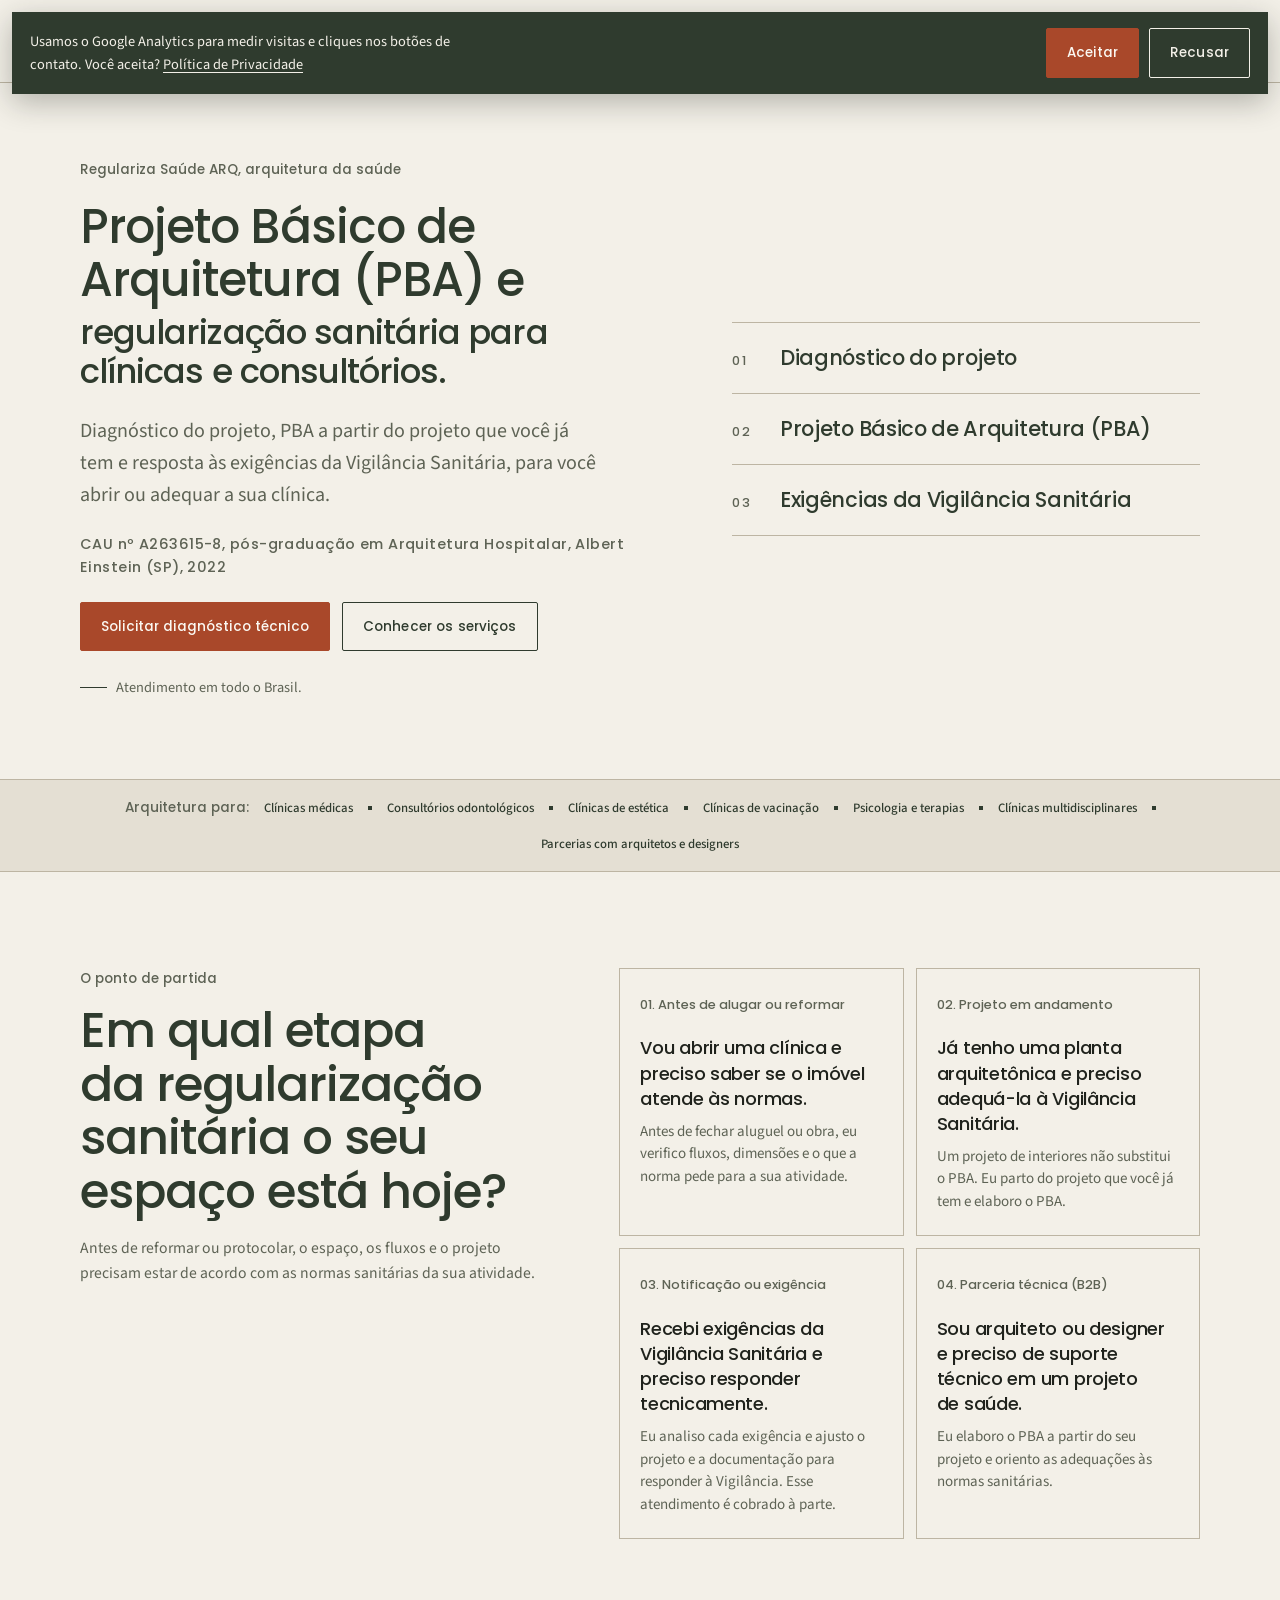
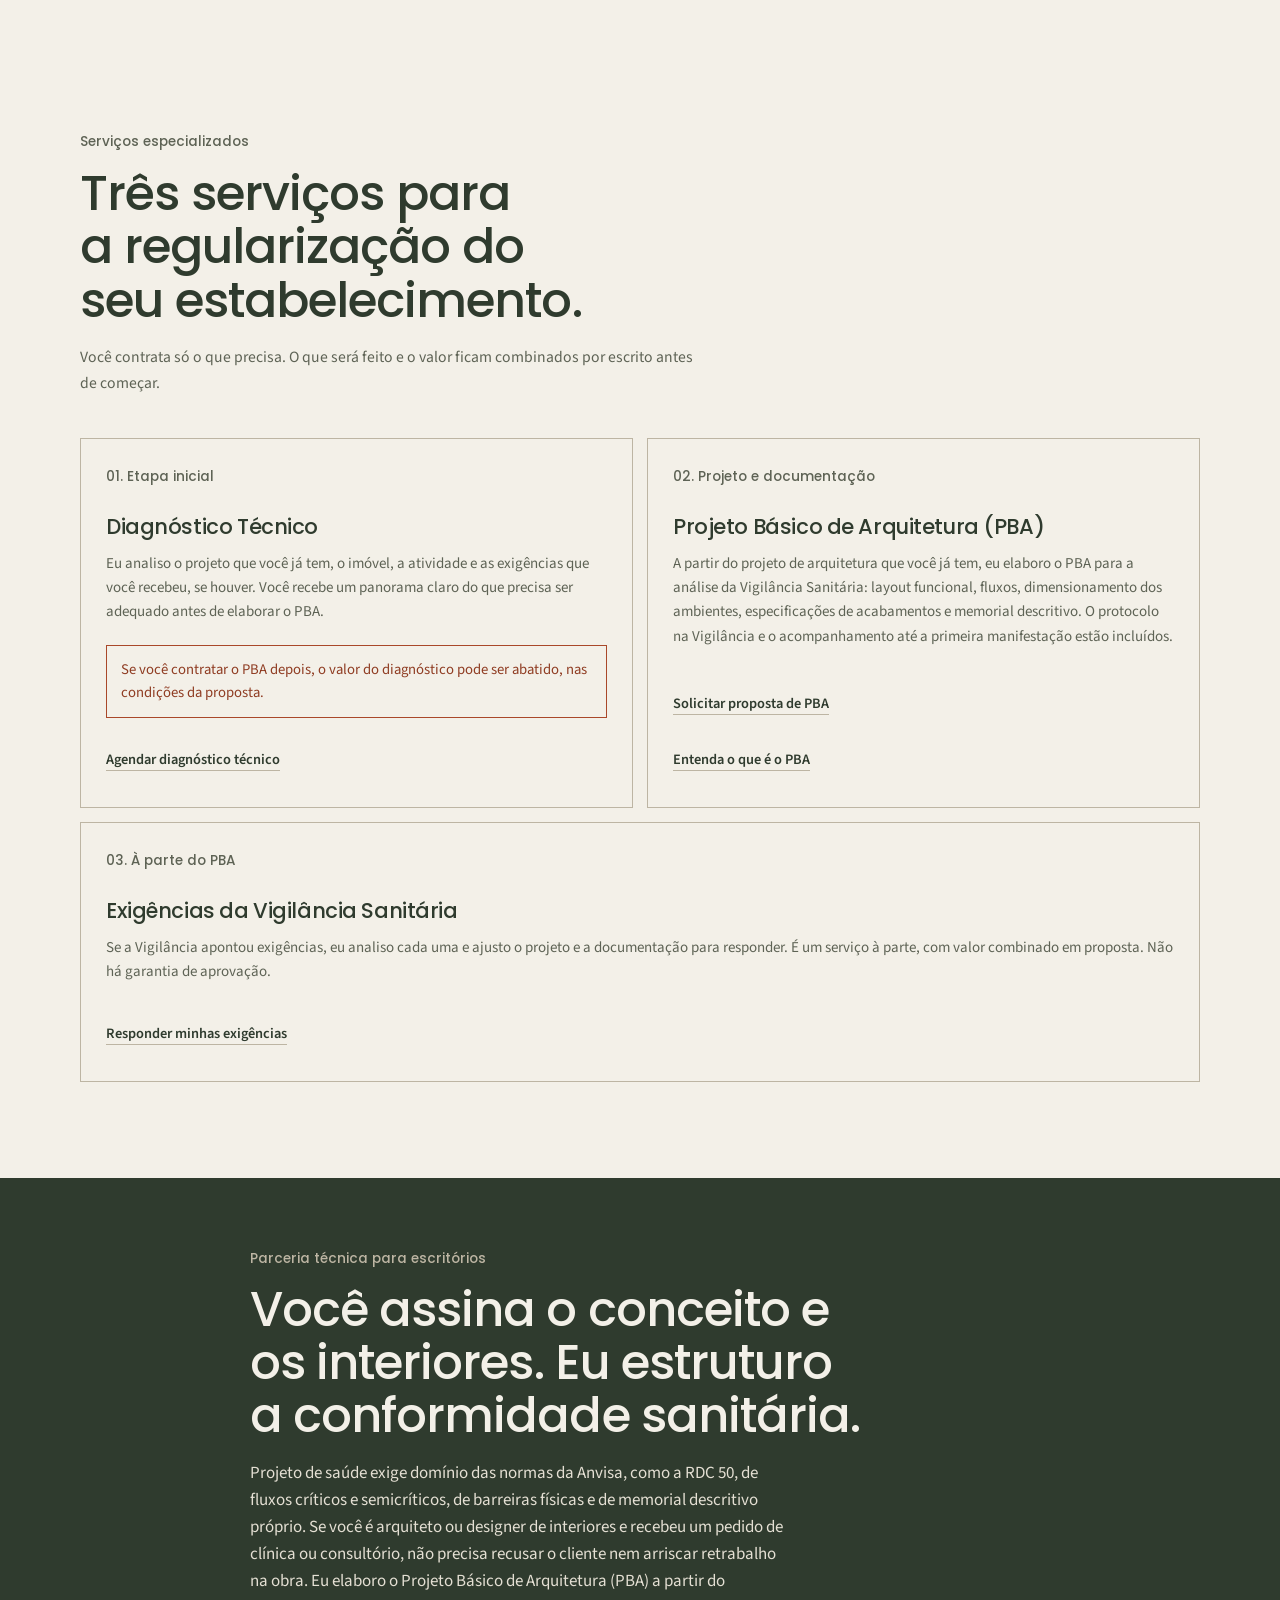
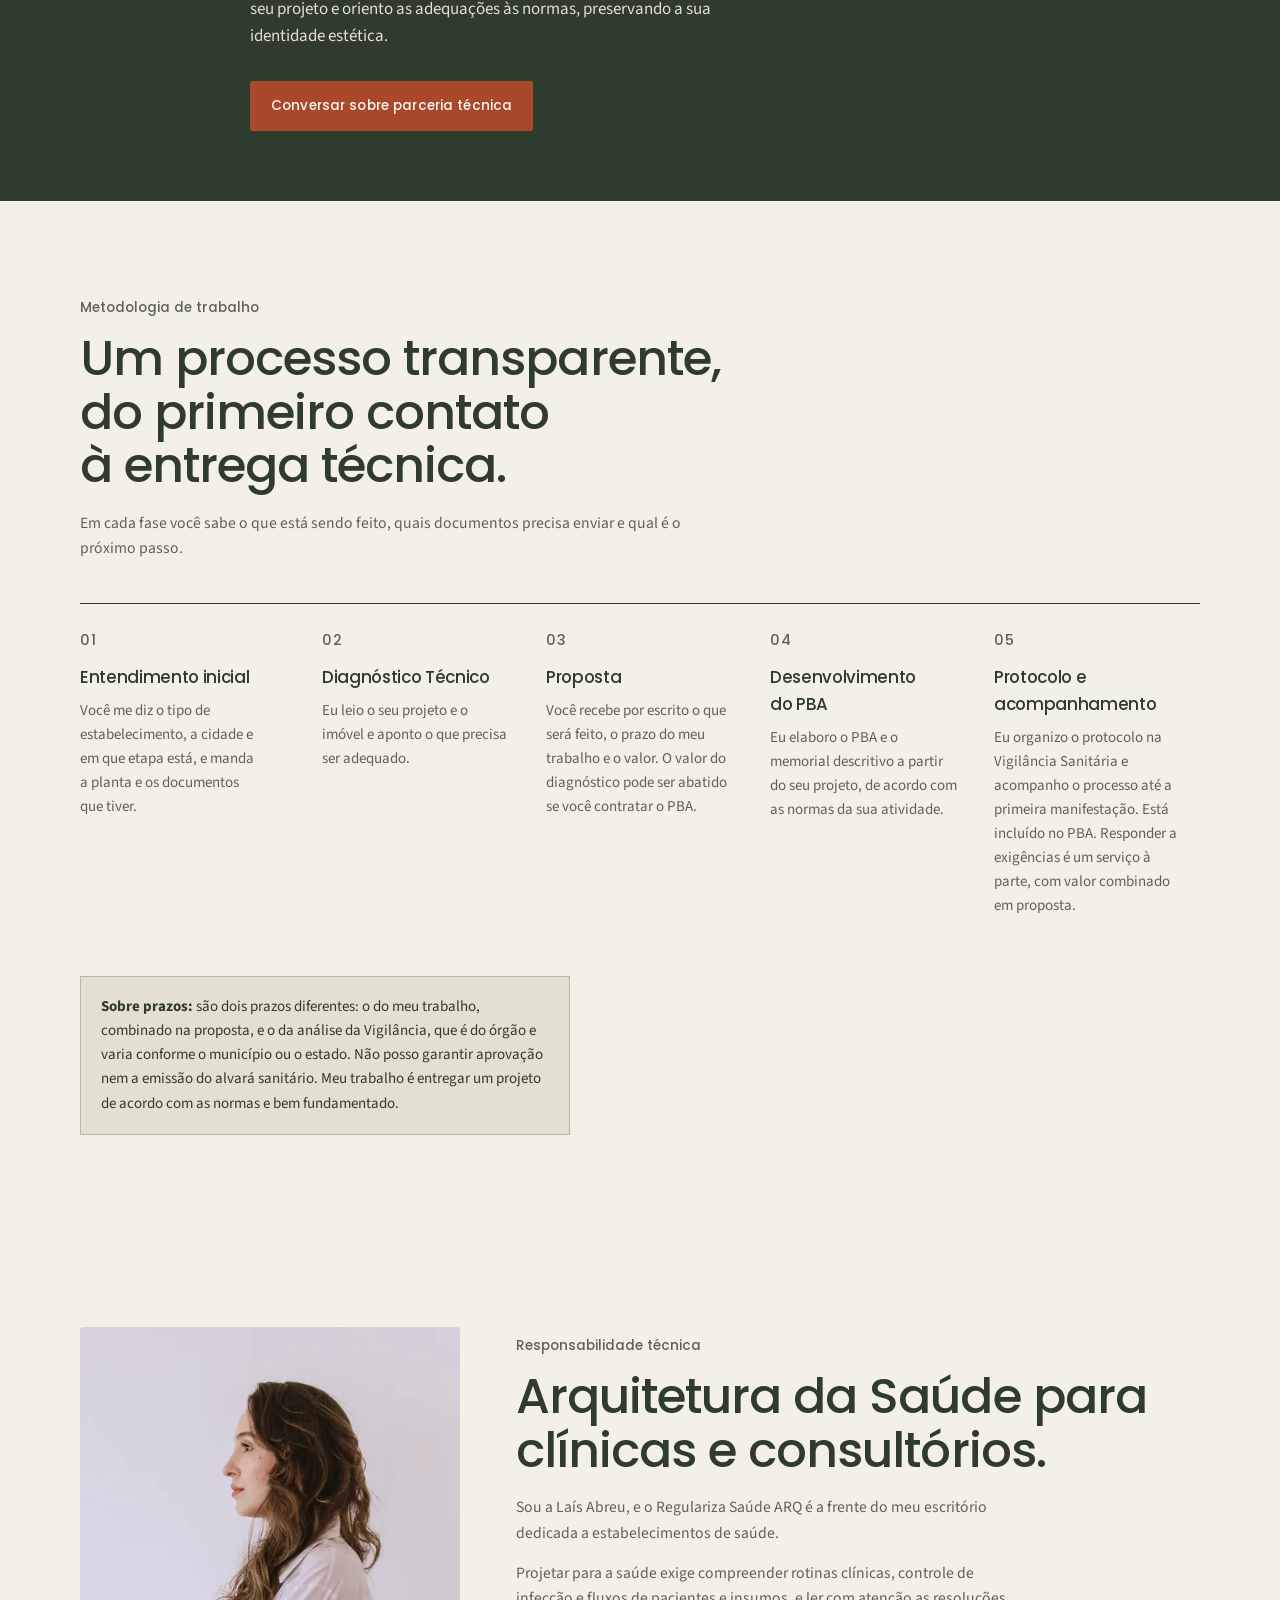
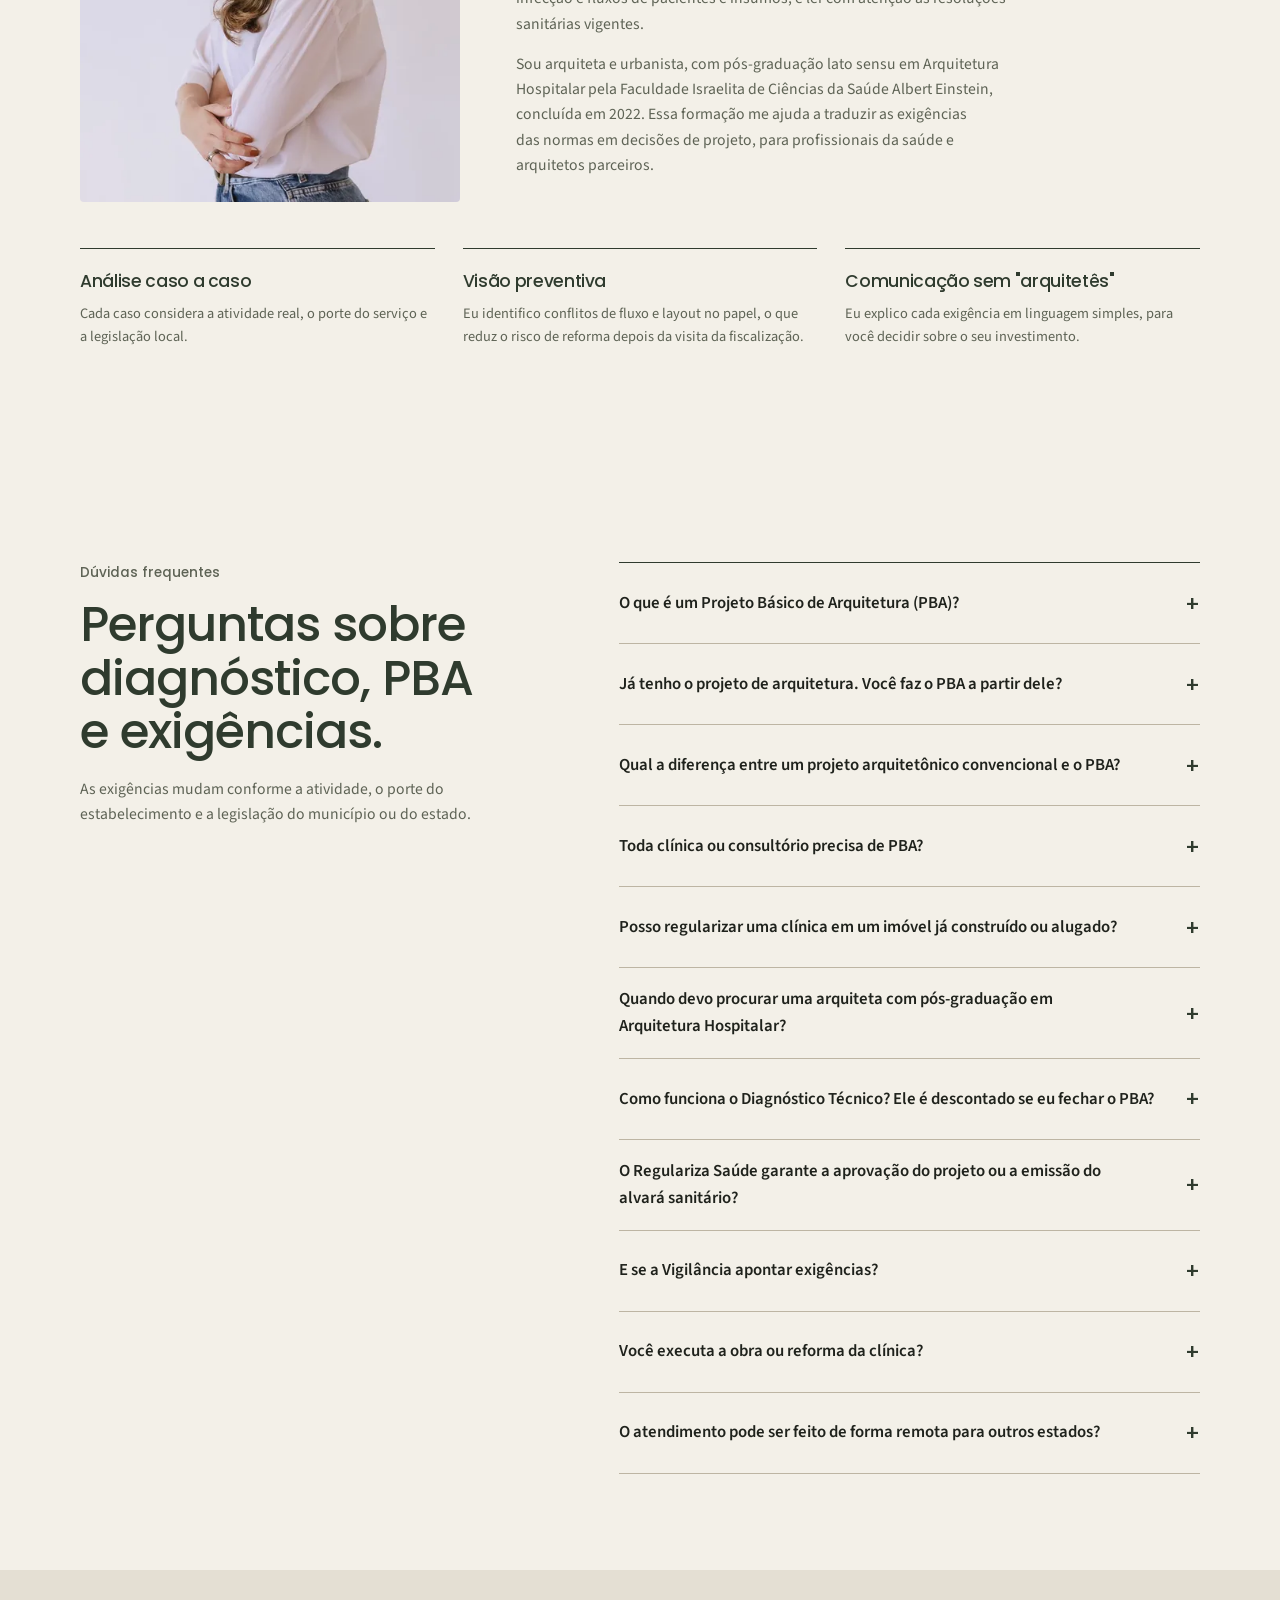
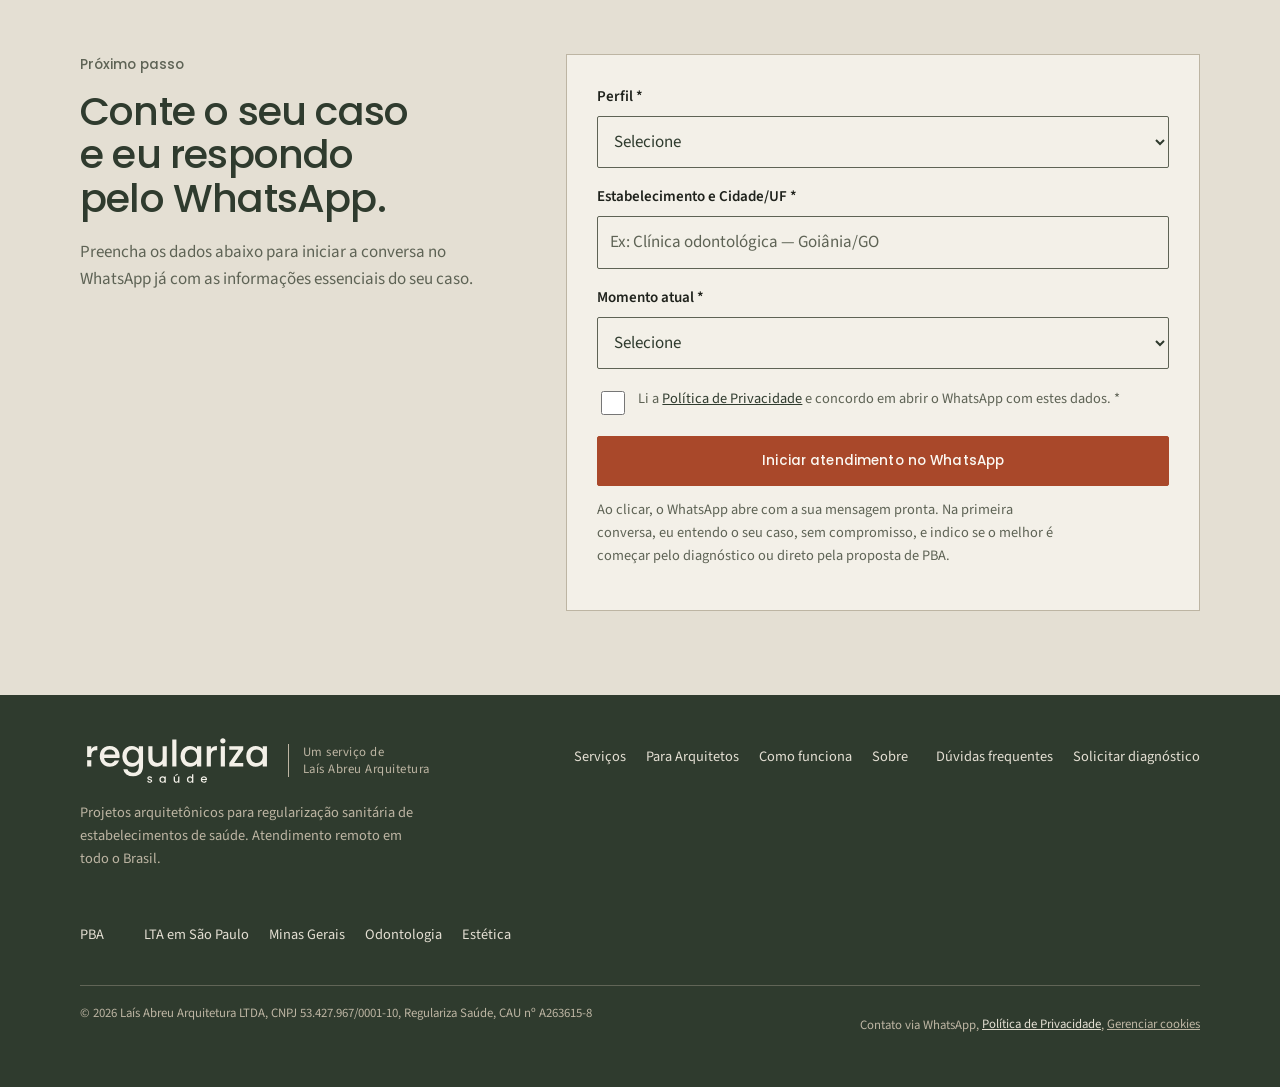
==== commit c27c0f07: "Conformidade: tira 'especializada' da home e atualiza a seção 7 da política (GA4 já em uso) Co-Autho" ====
--- a/index.html
+++ b/index.html
@@ -22,19 +22,19 @@
   <link rel="preload" href="/assets/fonts/poppins-latin-500-normal.woff2" as="font" type="font/woff2" crossorigin>
   <link rel="preload" href="/assets/fonts/source-sans-3-latin-wght-normal.woff2" as="font" type="font/woff2" crossorigin>
   <link rel="stylesheet" href="/assets/css/style.css">
-<script type="application/ld+json">{"@context":"https://schema.org","@graph":[{"@type":"ProfessionalService","@id":"https://regularizasaudearq.com.br/#negocio","name":"Regulariza Saúde","alternateName":["Laís Abreu Arquitetura","Regulariza Saúde ARQ"],"url":"https://regularizasaudearq.com.br/","description":"Diagnóstico de projeto, elaboração do Projeto Básico de Arquitetura (PBA) e resposta às exigências da Vigilância Sanitária para clínicas e consultórios.","areaServed":{"@type":"Country","name":"Brasil"},"knowsAbout":["Arquitetura da saúde","Arquitetura hospitalar","Projeto Básico de Arquitetura (PBA)","Vigilância Sanitária","Alvará sanitário","RDC 50/2002"],"founder":{"@id":"https://regularizasaudearq.com.br/#lais"},"image":"https://regularizasaudearq.com.br/assets/og-image.png","hasOfferCatalog":{"@type":"OfferCatalog","name":"Serviços","itemListElement":[{"@type":"Offer","itemOffered":{"@type":"Service","name":"Diagnóstico Técnico","description":"Análise do projeto que você já tem, do imóvel, da atividade e das exigências recebidas, para apontar o que precisa ser adequado antes de elaborar o PBA.","provider":{"@id":"https://regularizasaudearq.com.br/#negocio"},"areaServed":{"@type":"Country","name":"Brasil"}}},{"@type":"Offer","itemOffered":{"@type":"Service","name":"Projeto Básico de Arquitetura (PBA)","description":"A partir do projeto de arquitetura existente, elaboração do PBA para a análise da Vigilância Sanitária: layout funcional, fluxos, dimensionamento dos ambientes, especificações de acabamentos e memorial descritivo. Protocolo e acompanhamento até a primeira manifestação incluídos.","provider":{"@id":"https://regularizasaudearq.com.br/#negocio"},"areaServed":{"@type":"Country","name":"Brasil"}}},{"@type":"Offer","itemOffered":{"@type":"Service","name":"Exigências da Vigilância Sanitária","description":"Análise de cada exigência e ajuste do projeto e da documentação para responder à Vigilância Sanitária, como serviço à parte do PBA.","provider":{"@id":"https://regularizasaudearq.com.br/#negocio"},"areaServed":{"@type":"Country","name":"Brasil"}}}]}},{"@type":"Person","@id":"https://regularizasaudearq.com.br/#lais","name":"Laís Abreu","alternateName":"Laís de Paula Moura Abreu Silva","jobTitle":"Arquiteta e urbanista","identifier":"CAU nº A263615-8","description":"Pós-graduação lato sensu em Arquitetura Hospitalar pela Faculdade Israelita de Ciências da Saúde Albert Einstein (São Paulo), concluída em 2022.","knowsAbout":["Arquitetura da saúde","Arquitetura hospitalar","Regularização sanitária"],"worksFor":{"@id":"https://regularizasaudearq.com.br/#negocio"},"image":"https://regularizasaudearq.com.br/assets/img/lais-abreu.webp"},{"@type":"FAQPage","mainEntity":[{"@type":"Question","name":"O que é um Projeto Básico de Arquitetura (PBA)?","acceptedAnswer":{"@type":"Answer","text":"É o conjunto de pranchas técnicas e documentos descritivos (incluindo o memorial descritivo) que apresenta a estrutura física, os ambientes, os fluxos e os acabamentos de um estabelecimento de saúde para avaliação prévia da Vigilância Sanitária."}},{"@type":"Question","name":"Já tenho o projeto de arquitetura. Você faz o PBA a partir dele?","acceptedAnswer":{"@type":"Answer","text":"Sim. Eu parto do projeto que você já tem e elaboro o PBA. Antes, se você quiser, faço o diagnóstico para apontar o que precisa mudar."}},{"@type":"Question","name":"Qual a diferença entre um projeto arquitetônico convencional e o PBA?","acceptedAnswer":{"@type":"Answer","text":"O projeto convencional foca na estética, ergonomia e construção civil geral. O PBA responde especificamente às normas sanitárias (como a RDC 50 da ANVISA e legislações locais), detalhando fluxos limpos e sujos, barreiras físicas, pontos de água, ventilação, revestimentos laváveis e descritivos técnicos exigidos pelo fiscal sanitário."}},{"@type":"Question","name":"Toda clínica ou consultório precisa de PBA?","acceptedAnswer":{"@type":"Answer","text":"Nem sempre. Depende da classificação de risco da atividade (CNAE), dos procedimentos feitos no local e das regras da Vigilância do seu município ou estado. O diagnóstico serve para verificar isso antes de você investir no PBA."}},{"@type":"Question","name":"Posso regularizar uma clínica em um imóvel já construído ou alugado?","acceptedAnswer":{"@type":"Answer","text":"Sim, desde que o imóvel comporte fisicamente as adaptações exigidas para a sua atividade. Antes de assinar um contrato de locação ou iniciar obras, recomenda-se realizar um Diagnóstico Técnico para avaliar a viabilidade do espaço e evitar gastos imprevistos."}},{"@type":"Question","name":"Quando devo procurar uma arquiteta especializada em Arquitetura da Saúde?","acceptedAnswer":{"@type":"Answer","text":"O momento ideal é antes de alugar o imóvel ou iniciar a reforma. Também atendo quando o espaço já está pronto, quando há uma planta feita por outro profissional que precisa de adequação, ou depois de receber exigências da Vigilância Sanitária."}},{"@type":"Question","name":"Como funciona o Diagnóstico Técnico? Ele é descontado se eu fechar o PBA?","acceptedAnswer":{"@type":"Answer","text":"É uma etapa inicial, contratada separadamente: eu analiso a sua planta, o imóvel, a atividade e os documentos e aponto o que precisa ser feito. Se você contratar o PBA em seguida, o valor do diagnóstico pode ser abatido, nas condições da proposta."}},{"@type":"Question","name":"O Regulariza Saúde garante a aprovação do projeto ou a emissão do alvará sanitário?","acceptedAnswer":{"@type":"Answer","text":"Não. A análise e o deferimento são da Vigilância Sanitária, e nenhum profissional pode garantir aprovação. Meu trabalho é elaborar o projeto de acordo com as normas, reduzindo falhas na documentação."}},{"@type":"Question","name":"E se a Vigilância apontar exigências?","acceptedAnswer":{"@type":"Answer","text":"Eu faço o protocolo e acompanho o processo até a primeira manifestação, o que está incluído no PBA. Responder às exigências é um serviço à parte, com valor combinado em proposta."}},{"@type":"Question","name":"Você executa a obra ou reforma da clínica?","acceptedAnswer":{"@type":"Answer","text":"Não executo obras. Meu trabalho é técnico e de projeto: entrego o diagnóstico, o PBA e a documentação para a sua equipe ou empreiteira fazer as adequações com precisão."}},{"@type":"Question","name":"O atendimento pode ser feito de forma remota para outros estados?","acceptedAnswer":{"@type":"Answer","text":"Sim. Atendo todo o Brasil de forma remota, desde que haja planta baixa ou levantamento métrico confiável do imóvel e acesso às diretrizes da Vigilância local."}}]}]}</script>
+<script type="application/ld+json">{"@context":"https://schema.org","@graph":[{"@type":"ProfessionalService","@id":"https://regularizasaudearq.com.br/#negocio","name":"Regulariza Saúde","alternateName":["Laís Abreu Arquitetura","Regulariza Saúde ARQ"],"url":"https://regularizasaudearq.com.br/","description":"Diagnóstico de projeto, elaboração do Projeto Básico de Arquitetura (PBA) e resposta às exigências da Vigilância Sanitária para clínicas e consultórios.","areaServed":{"@type":"Country","name":"Brasil"},"knowsAbout":["Arquitetura da saúde","Arquitetura hospitalar","Projeto Básico de Arquitetura (PBA)","Vigilância Sanitária","Alvará sanitário","RDC 50/2002"],"founder":{"@id":"https://regularizasaudearq.com.br/#lais"},"image":"https://regularizasaudearq.com.br/assets/og-image.png","hasOfferCatalog":{"@type":"OfferCatalog","name":"Serviços","itemListElement":[{"@type":"Offer","itemOffered":{"@type":"Service","name":"Diagnóstico Técnico","description":"Análise do projeto que você já tem, do imóvel, da atividade e das exigências recebidas, para apontar o que precisa ser adequado antes de elaborar o PBA.","provider":{"@id":"https://regularizasaudearq.com.br/#negocio"},"areaServed":{"@type":"Country","name":"Brasil"}}},{"@type":"Offer","itemOffered":{"@type":"Service","name":"Projeto Básico de Arquitetura (PBA)","description":"A partir do projeto de arquitetura existente, elaboração do PBA para a análise da Vigilância Sanitária: layout funcional, fluxos, dimensionamento dos ambientes, especificações de acabamentos e memorial descritivo. Protocolo e acompanhamento até a primeira manifestação incluídos.","provider":{"@id":"https://regularizasaudearq.com.br/#negocio"},"areaServed":{"@type":"Country","name":"Brasil"}}},{"@type":"Offer","itemOffered":{"@type":"Service","name":"Exigências da Vigilância Sanitária","description":"Análise de cada exigência e ajuste do projeto e da documentação para responder à Vigilância Sanitária, como serviço à parte do PBA.","provider":{"@id":"https://regularizasaudearq.com.br/#negocio"},"areaServed":{"@type":"Country","name":"Brasil"}}}]}},{"@type":"Person","@id":"https://regularizasaudearq.com.br/#lais","name":"Laís Abreu","alternateName":"Laís de Paula Moura Abreu Silva","jobTitle":"Arquiteta e urbanista","identifier":"CAU nº A263615-8","description":"Pós-graduação lato sensu em Arquitetura Hospitalar pela Faculdade Israelita de Ciências da Saúde Albert Einstein (São Paulo), concluída em 2022.","knowsAbout":["Arquitetura da saúde","Arquitetura hospitalar","Regularização sanitária"],"worksFor":{"@id":"https://regularizasaudearq.com.br/#negocio"},"image":"https://regularizasaudearq.com.br/assets/img/lais-abreu.webp"},{"@type":"FAQPage","mainEntity":[{"@type":"Question","name":"O que é um Projeto Básico de Arquitetura (PBA)?","acceptedAnswer":{"@type":"Answer","text":"É o conjunto de pranchas técnicas e documentos descritivos (incluindo o memorial descritivo) que apresenta a estrutura física, os ambientes, os fluxos e os acabamentos de um estabelecimento de saúde para avaliação prévia da Vigilância Sanitária."}},{"@type":"Question","name":"Já tenho o projeto de arquitetura. Você faz o PBA a partir dele?","acceptedAnswer":{"@type":"Answer","text":"Sim. Eu parto do projeto que você já tem e elaboro o PBA. Antes, se você quiser, faço o diagnóstico para apontar o que precisa mudar."}},{"@type":"Question","name":"Qual a diferença entre um projeto arquitetônico convencional e o PBA?","acceptedAnswer":{"@type":"Answer","text":"O projeto convencional foca na estética, ergonomia e construção civil geral. O PBA responde especificamente às normas sanitárias (como a RDC 50 da ANVISA e legislações locais), detalhando fluxos limpos e sujos, barreiras físicas, pontos de água, ventilação, revestimentos laváveis e descritivos técnicos exigidos pelo fiscal sanitário."}},{"@type":"Question","name":"Toda clínica ou consultório precisa de PBA?","acceptedAnswer":{"@type":"Answer","text":"Nem sempre. Depende da classificação de risco da atividade (CNAE), dos procedimentos feitos no local e das regras da Vigilância do seu município ou estado. O diagnóstico serve para verificar isso antes de você investir no PBA."}},{"@type":"Question","name":"Posso regularizar uma clínica em um imóvel já construído ou alugado?","acceptedAnswer":{"@type":"Answer","text":"Sim, desde que o imóvel comporte fisicamente as adaptações exigidas para a sua atividade. Antes de assinar um contrato de locação ou iniciar obras, recomenda-se realizar um Diagnóstico Técnico para avaliar a viabilidade do espaço e evitar gastos imprevistos."}},{"@type":"Question","name":"Quando devo procurar uma arquiteta com pós-graduação em Arquitetura Hospitalar?","acceptedAnswer":{"@type":"Answer","text":"O momento ideal é antes de alugar o imóvel ou iniciar a reforma. Também atendo quando o espaço já está pronto, quando há uma planta feita por outro profissional que precisa de adequação, ou depois de receber exigências da Vigilância Sanitária."}},{"@type":"Question","name":"Como funciona o Diagnóstico Técnico? Ele é descontado se eu fechar o PBA?","acceptedAnswer":{"@type":"Answer","text":"É uma etapa inicial, contratada separadamente: eu analiso a sua planta, o imóvel, a atividade e os documentos e aponto o que precisa ser feito. Se você contratar o PBA em seguida, o valor do diagnóstico pode ser abatido, nas condições da proposta."}},{"@type":"Question","name":"O Regulariza Saúde garante a aprovação do projeto ou a emissão do alvará sanitário?","acceptedAnswer":{"@type":"Answer","text":"Não. A análise e o deferimento são da Vigilância Sanitária, e nenhum profissional pode garantir aprovação. Meu trabalho é elaborar o projeto de acordo com as normas, reduzindo falhas na documentação."}},{"@type":"Question","name":"E se a Vigilância apontar exigências?","acceptedAnswer":{"@type":"Answer","text":"Eu faço o protocolo e acompanho o processo até a primeira manifestação, o que está incluído no PBA. Responder às exigências é um serviço à parte, com valor combinado em proposta."}},{"@type":"Question","name":"Você executa a obra ou reforma da clínica?","acceptedAnswer":{"@type":"Answer","text":"Não executo obras. Meu trabalho é técnico e de projeto: entrego o diagnóstico, o PBA e a documentação para a sua equipe ou empreiteira fazer as adequações com precisão."}},{"@type":"Question","name":"O atendimento pode ser feito de forma remota para outros estados?","acceptedAnswer":{"@type":"Answer","text":"Sim. Atendo todo o Brasil de forma remota, desde que haja planta baixa ou levantamento métrico confiável do imóvel e acesso às diretrizes da Vigilância local."}}]}]}</script>
 </head>
 <body><a class="skip-link" href="#inicio">Pular para o conteúdo</a>
 <header class="topbar"><div class="wrap nav"><a class="brand" href="#inicio" aria-label="Regulariza Saúde — um serviço de Laís Abreu Arquitetura, início"><img class="brand-logo" src="/assets/logo/regulariza-saude-verde.svg" alt="" width="164" height="44"><span class="brand-by">Um serviço de<br>Laís Abreu Arquitetura</span></a><button class="menu-toggle" id="menuToggle" aria-expanded="false" aria-controls="navlinks" aria-label="Abrir menu">☰ Menu</button><nav class="navlinks" id="navlinks" aria-label="Navegação principal"><a href="#servicos">Serviços</a><a href="#parcerias">Para Arquitetos</a><a href="#processo">Como funciona</a><a href="#sobre">Sobre</a><a href="#faq">Dúvidas frequentes</a><a class="btn btn-primary mobile-cta" href="#avaliacao">Solicitar diagnóstico</a></nav><a class="btn btn-primary whatsapp-link" href="https://wa.me/5537998287505?text=Ol%C3%A1%21%20Vim%20pelo%20site%20do%20Regulariza%20Sa%C3%BAde%20ARQ%20e%20gostaria%20de%20informa%C3%A7%C3%B5es%20sobre%20o%20Diagn%C3%B3stico%20T%C3%A9cnico." data-message="Olá! Vim pelo site do Regulariza Saúde ARQ e gostaria de informações sobre o Diagnóstico Técnico." target="_blank" rel="noopener noreferrer">Solicitar diagnóstico</a></div></header>
 <main id="inicio">
 <section class="hero"><div class="wrap hero-grid"><div><div class="eyebrow">Regulariza Saúde ARQ, arquitetura da saúde</div><h1 class="serif">Projeto Básico de Arquitetura (PBA) e <span class="h1-2">regularização sanitária para clínicas e consultórios.</span></h1><p class="hero-copy">Diagnóstico do projeto, PBA a partir do projeto que você já tem e resposta às exigências da Vigilância Sanitária, para você abrir ou adequar a sua clínica.</p><p class="hero-cred">CAU nº A263615-8, pós-graduação em Arquitetura Hospitalar, Albert Einstein (SP), 2022</p><div class="hero-actions"><a class="btn btn-accent whatsapp-link" href="https://wa.me/5537998287505?text=Ol%C3%A1%21%20Vim%20pelo%20site%20do%20Regulariza%20Sa%C3%BAde%20ARQ%20e%20gostaria%20de%20informa%C3%A7%C3%B5es%20sobre%20o%20Diagn%C3%B3stico%20T%C3%A9cnico." data-message="Olá! Vim pelo site do Regulariza Saúde ARQ e gostaria de informações sobre o Diagnóstico Técnico." target="_blank" rel="noopener noreferrer">Solicitar diagnóstico técnico</a><a class="btn btn-outline" href="#servicos">Conhecer os serviços</a></div><div class="micro-note">Atendimento em todo o Brasil.</div></div><ol class="hero-index" aria-label="Serviços"><li><a href="#servicos"><span>01</span>Diagnóstico do projeto</a></li><li><a href="#servicos"><span>02</span>Projeto Básico de Arquitetura (PBA)</a></li><li><a href="#servicos"><span>03</span>Exigências da Vigilância Sanitária</a></li></ol></div></section>
-<section class="segment-strip" aria-label="Estabelecimentos atendidos"><div class="wrap segment-inner"><span>Arquitetura especializada para:</span><b>Clínicas médicas</b><i></i><b>Consultórios odontológicos</b><i></i><b>Clínicas de estética</b><i></i><b>Clínicas de vacinação</b><i></i><b>Psicologia e terapias</b><i></i><b>Clínicas multidisciplinares</b><i></i><b>Parcerias com arquitetos e designers</b></div></section>
+<section class="segment-strip" aria-label="Estabelecimentos atendidos"><div class="wrap segment-inner"><span>Arquitetura para:</span><b>Clínicas médicas</b><i></i><b>Consultórios odontológicos</b><i></i><b>Clínicas de estética</b><i></i><b>Clínicas de vacinação</b><i></i><b>Psicologia e terapias</b><i></i><b>Clínicas multidisciplinares</b><i></i><b>Parcerias com arquitetos e designers</b></div></section>
 <section class="section section-white"><div class="wrap problem-grid"><div class="section-head"><div class="eyebrow">O ponto de partida</div><h2 class="serif">Em qual etapa da regularização sanitária o seu espaço está hoje?</h2><p>Antes de reformar ou protocolar, o espaço, os fluxos e o projeto precisam estar de acordo com as normas sanitárias da sua atividade.</p></div><div class="problem-list"><article class="problem"><span class="problem-num">01. Antes de alugar ou reformar</span><p>Vou abrir uma clínica e preciso saber se o imóvel atende às normas.</p><p class="problem-note">Antes de fechar aluguel ou obra, eu verifico fluxos, dimensões e o que a norma pede para a sua atividade.</p></article><article class="problem"><span class="problem-num">02. Projeto em andamento</span><p>Já tenho uma planta arquitetônica e preciso adequá-la à Vigilância Sanitária.</p><p class="problem-note">Um projeto de interiores não substitui o PBA. Eu parto do projeto que você já tem e elaboro o PBA.</p></article><article class="problem"><span class="problem-num">03. Notificação ou exigência</span><p>Recebi exigências da Vigilância Sanitária e preciso responder tecnicamente.</p><p class="problem-note">Eu analiso cada exigência e ajusto o projeto e a documentação para responder à Vigilância. Esse atendimento é cobrado à parte.</p></article><article class="problem"><span class="problem-num">04. Parceria técnica (B2B)</span><p>Sou arquiteto ou designer e preciso de suporte técnico em um projeto de saúde.</p><p class="problem-note">Eu elaboro o PBA a partir do seu projeto e oriento as adequações às normas sanitárias.</p></article></div></div></section>
 <section class="section" id="servicos"><div class="wrap"><div class="section-head"><div class="eyebrow">Serviços especializados</div><h2 class="serif">Três serviços para a regularização do seu estabelecimento.</h2><p>Você contrata só o que precisa. O que será feito e o valor ficam combinados por escrito antes de começar.</p></div><div class="service-grid"><article class="service"><span class="service-num">01. Etapa inicial</span><h3>Diagnóstico Técnico</h3><p>Eu analiso o projeto que você já tem, o imóvel, a atividade e as exigências que você recebeu, se houver. Você recebe um panorama claro do que precisa ser adequado antes de elaborar o PBA.</p><p class="service-highlight">Se você contratar o PBA depois, o valor do diagnóstico pode ser abatido, nas condições da proposta.</p><a class="text-link" href="#avaliacao">Agendar diagnóstico técnico</a></article><article class="service"><span class="service-num">02. Projeto e documentação</span><h3>Projeto Básico de Arquitetura (PBA)</h3><p>A partir do projeto de arquitetura que você já tem, eu elaboro o PBA para a análise da Vigilância Sanitária: layout funcional, fluxos, dimensionamento dos ambientes, especificações de acabamentos e memorial descritivo. O protocolo na Vigilância e o acompanhamento até a primeira manifestação estão incluídos.</p><a class="text-link" href="#avaliacao" data-service="Já tenho planta e preciso do PBA">Solicitar proposta de PBA</a><a class="text-link" href="/projeto-basico-de-arquitetura-pba/">Entenda o que é o PBA</a></article><article class="service"><span class="service-num">03. À parte do PBA</span><h3>Exigências da Vigilância Sanitária</h3><p>Se a Vigilância apontou exigências, eu analiso cada uma e ajusto o projeto e a documentação para responder. É um serviço à parte, com valor combinado em proposta. Não há garantia de aprovação.</p><a class="text-link" href="#avaliacao" data-service="Recebi exigência da Vigilância Sanitária">Responder minhas exigências</a></article></div></div></section>
 <section class="feature-band" id="parcerias"><div class="wrap partner"><div class="eyebrow">Parceria técnica para escritórios</div><h2 class="serif">Você assina o conceito e os interiores. Eu estruturo a conformidade sanitária.</h2><p>Projeto de saúde exige domínio das normas da Anvisa, como a RDC 50, de fluxos críticos e semicríticos, de barreiras físicas e de memorial descritivo próprio. Se você é arquiteto ou designer de interiores e recebeu um pedido de clínica ou consultório, não precisa recusar o cliente nem arriscar retrabalho na obra. Eu elaboro o Projeto Básico de Arquitetura (PBA) a partir do seu projeto e oriento as adequações às normas, preservando a sua identidade estética.</p><a class="btn btn-accent whatsapp-link" href="https://wa.me/5537998287505?text=Ol%C3%A1%21%20Vim%20pelo%20site%20do%20Regulariza%20Sa%C3%BAde%20ARQ.%20Sou%20arquiteto%28a%29%20ou%20designer%20e%20gostaria%20de%20conversar%20sobre%20parceria%20t%C3%A9cnica%20em%20um%20projeto%20de%20sa%C3%BAde." data-message="Olá! Vim pelo site do Regulariza Saúde ARQ. Sou arquiteto(a) ou designer e gostaria de conversar sobre parceria técnica em um projeto de saúde." target="_blank" rel="noopener noreferrer">Conversar sobre parceria técnica</a></div></section>
 <section class="section" id="processo"><div class="wrap"><div class="section-head"><div class="eyebrow">Metodologia de trabalho</div><h2 class="serif">Um processo transparente, do primeiro contato à entrega técnica.</h2><p>Em cada fase você sabe o que está sendo feito, quais documentos precisa enviar e qual é o próximo passo.</p></div><div class="steps"><article class="step"><div class="step-number">01</div><h3>Entendimento inicial</h3><p>Você me diz o tipo de estabelecimento, a cidade e em que etapa está, e manda a planta e os documentos que tiver.</p></article><article class="step"><div class="step-number">02</div><h3>Diagnóstico Técnico</h3><p>Eu leio o seu projeto e o imóvel e aponto o que precisa ser adequado.</p></article><article class="step"><div class="step-number">03</div><h3>Proposta</h3><p>Você recebe por escrito o que será feito, o prazo do meu trabalho e o valor. O valor do diagnóstico pode ser abatido se você contratar o PBA.</p></article><article class="step"><div class="step-number">04</div><h3>Desenvolvimento do PBA</h3><p>Eu elaboro o PBA e o memorial descritivo a partir do seu projeto, de acordo com as normas da sua atividade.</p></article><article class="step"><div class="step-number">05</div><h3>Protocolo e acompanhamento</h3><p>Eu organizo o protocolo na Vigilância Sanitária e acompanho o processo até a primeira manifestação. Está incluído no PBA. Responder a exigências é um serviço à parte, com valor combinado em proposta.</p></article></div><div class="deadline-note"><strong>Sobre prazos:</strong> são dois prazos diferentes: o do meu trabalho, combinado na proposta, e o da análise da Vigilância, que é do órgão e varia conforme o município ou o estado. Não posso garantir aprovação nem a emissão do alvará sanitário. Meu trabalho é entregar um projeto de acordo com as normas e bem fundamentado.</div></div></section>
 <section class="section section-white" id="sobre"><div class="wrap"><div class="about-intro"><figure class="about-photo"><img src="/assets/img/lais-abreu.webp" srcset="/assets/img/lais-abreu-480.webp 480w, /assets/img/lais-abreu.webp 800w" sizes="(min-width:900px) 380px, 70vw" width="800" height="1000" loading="lazy" decoding="async" alt="Laís Abreu, arquiteta e urbanista, de perfil, com camisa branca e braços cruzados"></figure><div class="about-copy"><div class="eyebrow">Responsabilidade técnica</div><h2 class="serif">Arquitetura da Saúde para clínicas e consultórios.</h2><p>Sou a Laís Abreu, e o Regulariza Saúde ARQ é a frente do meu escritório dedicada a estabelecimentos de saúde.</p><p>Projetar para a saúde exige compreender rotinas clínicas, controle de infecção e fluxos de pacientes e insumos, e ler com atenção as resoluções sanitárias vigentes.</p><p>Sou arquiteta e urbanista, com pós-graduação lato sensu em Arquitetura Hospitalar pela Faculdade Israelita de Ciências da Saúde Albert Einstein, concluída em 2022. Essa formação me ajuda a traduzir as exigências das normas em decisões de projeto, para profissionais da saúde e arquitetos parceiros.</p></div></div><div class="audience-grid"><article class="audience"><h3>Análise caso a caso</h3><p>Cada caso considera a atividade real, o porte do serviço e a legislação local.</p></article><article class="audience"><h3>Visão preventiva</h3><p>Eu identifico conflitos de fluxo e layout no papel, o que reduz o risco de reforma depois da visita da fiscalização.</p></article><article class="audience"><h3>Comunicação sem "arquitetês"</h3><p>Eu explico cada exigência em linguagem simples, para você decidir sobre o seu investimento.</p></article></div></div></section>
-<section class="section section-white" id="faq"><div class="wrap faq-grid"><div class="section-head"><div class="eyebrow">Dúvidas frequentes</div><h2 class="serif">Perguntas sobre diagnóstico, PBA e exigências.</h2><p>As exigências mudam conforme a atividade, o porte do estabelecimento e a legislação do município ou do estado.</p></div><div class="faq-list"><details><summary>O que é um Projeto Básico de Arquitetura (PBA)?</summary><p>É o conjunto de pranchas técnicas e documentos descritivos (incluindo o memorial descritivo) que apresenta a estrutura física, os ambientes, os fluxos e os acabamentos de um estabelecimento de saúde para avaliação prévia da Vigilância Sanitária.</p></details><details><summary>Já tenho o projeto de arquitetura. Você faz o PBA a partir dele?</summary><p>Sim. Eu parto do projeto que você já tem e elaboro o PBA. Antes, se você quiser, faço o diagnóstico para apontar o que precisa mudar.</p></details><details><summary>Qual a diferença entre um projeto arquitetônico convencional e o PBA?</summary><p>O projeto convencional foca na estética, ergonomia e construção civil geral. O PBA responde especificamente às normas sanitárias (como a RDC 50 da ANVISA e legislações locais), detalhando fluxos limpos e sujos, barreiras físicas, pontos de água, ventilação, revestimentos laváveis e descritivos técnicos exigidos pelo fiscal sanitário.</p></details><details><summary>Toda clínica ou consultório precisa de PBA?</summary><p>Nem sempre. Depende da classificação de risco da atividade (CNAE), dos procedimentos feitos no local e das regras da Vigilância do seu município ou estado. O diagnóstico serve para verificar isso antes de você investir no PBA.</p></details><details><summary>Posso regularizar uma clínica em um imóvel já construído ou alugado?</summary><p>Sim, desde que o imóvel comporte fisicamente as adaptações exigidas para a sua atividade. Antes de assinar um contrato de locação ou iniciar obras, recomenda-se realizar um Diagnóstico Técnico para avaliar a viabilidade do espaço e evitar gastos imprevistos.</p></details><details><summary>Quando devo procurar uma arquiteta especializada em Arquitetura da Saúde?</summary><p>O momento ideal é antes de alugar o imóvel ou iniciar a reforma. Também atendo quando o espaço já está pronto, quando há uma planta feita por outro profissional que precisa de adequação, ou depois de receber exigências da Vigilância Sanitária.</p></details><details><summary>Como funciona o Diagnóstico Técnico? Ele é descontado se eu fechar o PBA?</summary><p>É uma etapa inicial, contratada separadamente: eu analiso a sua planta, o imóvel, a atividade e os documentos e aponto o que precisa ser feito. Se você contratar o PBA em seguida, o valor do diagnóstico pode ser abatido, nas condições da proposta.</p></details><details><summary>O Regulariza Saúde garante a aprovação do projeto ou a emissão do alvará sanitário?</summary><p>Não. A análise e o deferimento são da Vigilância Sanitária, e nenhum profissional pode garantir aprovação. Meu trabalho é elaborar o projeto de acordo com as normas, reduzindo falhas na documentação.</p></details><details><summary>E se a Vigilância apontar exigências?</summary><p>Eu faço o protocolo e acompanho o processo até a primeira manifestação, o que está incluído no PBA. Responder às exigências é um serviço à parte, com valor combinado em proposta.</p></details><details><summary>Você executa a obra ou reforma da clínica?</summary><p>Não executo obras. Meu trabalho é técnico e de projeto: entrego o diagnóstico, o PBA e a documentação para a sua equipe ou empreiteira fazer as adequações com precisão.</p></details><details><summary>O atendimento pode ser feito de forma remota para outros estados?</summary><p>Sim. Atendo todo o Brasil de forma remota, desde que haja planta baixa ou levantamento métrico confiável do imóvel e acesso às diretrizes da Vigilância local.</p></details></div></div></section>
+<section class="section section-white" id="faq"><div class="wrap faq-grid"><div class="section-head"><div class="eyebrow">Dúvidas frequentes</div><h2 class="serif">Perguntas sobre diagnóstico, PBA e exigências.</h2><p>As exigências mudam conforme a atividade, o porte do estabelecimento e a legislação do município ou do estado.</p></div><div class="faq-list"><details><summary>O que é um Projeto Básico de Arquitetura (PBA)?</summary><p>É o conjunto de pranchas técnicas e documentos descritivos (incluindo o memorial descritivo) que apresenta a estrutura física, os ambientes, os fluxos e os acabamentos de um estabelecimento de saúde para avaliação prévia da Vigilância Sanitária.</p></details><details><summary>Já tenho o projeto de arquitetura. Você faz o PBA a partir dele?</summary><p>Sim. Eu parto do projeto que você já tem e elaboro o PBA. Antes, se você quiser, faço o diagnóstico para apontar o que precisa mudar.</p></details><details><summary>Qual a diferença entre um projeto arquitetônico convencional e o PBA?</summary><p>O projeto convencional foca na estética, ergonomia e construção civil geral. O PBA responde especificamente às normas sanitárias (como a RDC 50 da ANVISA e legislações locais), detalhando fluxos limpos e sujos, barreiras físicas, pontos de água, ventilação, revestimentos laváveis e descritivos técnicos exigidos pelo fiscal sanitário.</p></details><details><summary>Toda clínica ou consultório precisa de PBA?</summary><p>Nem sempre. Depende da classificação de risco da atividade (CNAE), dos procedimentos feitos no local e das regras da Vigilância do seu município ou estado. O diagnóstico serve para verificar isso antes de você investir no PBA.</p></details><details><summary>Posso regularizar uma clínica em um imóvel já construído ou alugado?</summary><p>Sim, desde que o imóvel comporte fisicamente as adaptações exigidas para a sua atividade. Antes de assinar um contrato de locação ou iniciar obras, recomenda-se realizar um Diagnóstico Técnico para avaliar a viabilidade do espaço e evitar gastos imprevistos.</p></details><details><summary>Quando devo procurar uma arquiteta com pós-graduação em Arquitetura Hospitalar?</summary><p>O momento ideal é antes de alugar o imóvel ou iniciar a reforma. Também atendo quando o espaço já está pronto, quando há uma planta feita por outro profissional que precisa de adequação, ou depois de receber exigências da Vigilância Sanitária.</p></details><details><summary>Como funciona o Diagnóstico Técnico? Ele é descontado se eu fechar o PBA?</summary><p>É uma etapa inicial, contratada separadamente: eu analiso a sua planta, o imóvel, a atividade e os documentos e aponto o que precisa ser feito. Se você contratar o PBA em seguida, o valor do diagnóstico pode ser abatido, nas condições da proposta.</p></details><details><summary>O Regulariza Saúde garante a aprovação do projeto ou a emissão do alvará sanitário?</summary><p>Não. A análise e o deferimento são da Vigilância Sanitária, e nenhum profissional pode garantir aprovação. Meu trabalho é elaborar o projeto de acordo com as normas, reduzindo falhas na documentação.</p></details><details><summary>E se a Vigilância apontar exigências?</summary><p>Eu faço o protocolo e acompanho o processo até a primeira manifestação, o que está incluído no PBA. Responder às exigências é um serviço à parte, com valor combinado em proposta.</p></details><details><summary>Você executa a obra ou reforma da clínica?</summary><p>Não executo obras. Meu trabalho é técnico e de projeto: entrego o diagnóstico, o PBA e a documentação para a sua equipe ou empreiteira fazer as adequações com precisão.</p></details><details><summary>O atendimento pode ser feito de forma remota para outros estados?</summary><p>Sim. Atendo todo o Brasil de forma remota, desde que haja planta baixa ou levantamento métrico confiável do imóvel e acesso às diretrizes da Vigilância local.</p></details></div></div></section>
 <section class="cta-section" id="avaliacao"><div class="wrap cta-grid"><div class="cta-copy"><div class="eyebrow">Próximo passo</div><h2 class="serif">Conte o seu caso e eu respondo pelo WhatsApp.</h2><p>Preencha os dados abaixo para iniciar a conversa no WhatsApp já com as informações essenciais do seu caso.</p></div><form class="form" id="leadForm" novalidate><div class="form-grid"><div class="field full"><label for="perfil">Perfil *</label><select id="perfil" name="perfil" required><option value="">Selecione</option><option>Profissional de saúde / Gestor de clínica</option><option>Arquiteto / Designer parceiro</option></select></div><div class="field full"><label for="estabelecimento">Estabelecimento e Cidade/UF *</label><input id="estabelecimento" name="estabelecimento" required maxlength="120" placeholder="Ex: Clínica odontológica — Goiânia/GO"></div><div class="field full"><label for="momento">Momento atual *</label><select id="momento" name="momento" required><option value="">Selecione</option><option>Vou abrir ou alugar um espaço</option><option>Já tenho planta e preciso do PBA</option><option>Recebi exigência da Vigilância Sanitária</option><option>Busco parceria técnica para projeto de cliente</option></select></div></div><label class="privacy"><input type="checkbox" id="privacidade" required><span>Li a <a href="/privacidade.html" target="_blank" rel="noopener">Política de Privacidade</a> e concordo em abrir o WhatsApp com estes dados. *</span></label><button class="btn btn-accent form-submit" type="submit">Iniciar atendimento no WhatsApp</button><p class="form-hint">Ao clicar, o WhatsApp abre com a sua mensagem pronta. Na primeira conversa, eu entendo o seu caso, sem compromisso, e indico se o melhor é começar pelo diagnóstico ou direto pela proposta de PBA.</p><div id="formStatus" class="form-status" role="status" aria-live="polite"></div></form></div></section>
 </main>
 <a class="btn btn-primary floating-cta whatsapp-link" href="https://wa.me/5537998287505?text=Ol%C3%A1%21%20Vim%20pelo%20site%20do%20Regulariza%20Sa%C3%BAde%20ARQ%20e%20gostaria%20de%20informa%C3%A7%C3%B5es%20sobre%20o%20Diagn%C3%B3stico%20T%C3%A9cnico." data-message="Olá! Vim pelo site do Regulariza Saúde ARQ e gostaria de informações sobre o Diagnóstico Técnico." target="_blank" rel="noopener noreferrer" aria-label="Solicitar diagnóstico técnico pelo WhatsApp">Solicitar diagnóstico</a>
--- a/assets/css/style.css
+++ b/assets/css/style.css
@@ -50,7 +50,7 @@
 /* 3 — COMPONENTES ------------------------------------------------------- */
 /* Marca */
 .brand{text-decoration:none;display:flex;flex-direction:row;align-items:center;gap:14px}
-.brand-logo{display:block;height:44px;width:auto}
+.brand-logo{display:block;height:52px;width:auto}
 .brand-by{font-size:.8rem;line-height:1.3;letter-spacing:.04em;color:var(--rs-mid);padding-left:14px;border-left:1px solid var(--rs-stone)}
 .footer .brand-by{color:var(--rs-stone)}
 
@@ -98,9 +98,9 @@
 .hero-index a:hover{transform:translateX(8px)}
 .hero-index span{font-size:.8rem;letter-spacing:.14em;color:var(--rs-mid);min-width:26px}
 .hero-copy{font-size:1.25rem;max-width:520px;color:var(--rs-mid)}
-.hero-cred{font-family:var(--head);font-size:.8rem;letter-spacing:.03em;color:var(--rs-mid);margin:22px 0 0}
+.hero-cred{font-family:var(--head);font-size:.9rem;letter-spacing:.03em;color:var(--rs-mid);margin:22px 0 0}
 .hero-actions{display:flex;gap:12px;flex-wrap:wrap;margin:22px 0 25px}
-.micro-note{font-size:.8rem;color:var(--rs-mid);display:flex;gap:9px;align-items:center}
+.micro-note{font-size:.9rem;color:var(--rs-mid);display:flex;gap:9px;align-items:center}
 .micro-note:before{content:'';width:27px;height:1px;background:var(--rs-ink);display:inline-block}
 
 /* Índice do hero: filete com abertura + numeração */
@@ -119,7 +119,7 @@
 .problem:hover{border-color:var(--rs-ink)}
 .problem-num{font-variant-numeric:tabular-nums;font-family:var(--head);font-size:.8rem;color:var(--rs-mid);font-weight:500}
 .problem p{font-family:var(--head);font-weight:500;font-size:1.12rem;line-height:1.4;letter-spacing:-.015em;margin:17px 0 0}
-.problem p.problem-note{font-family:var(--body);font-weight:400;font-size:.88rem;line-height:1.5;letter-spacing:0;color:var(--rs-mid);margin:10px 0 0}
+.problem p.problem-note{font-family:var(--body);font-weight:400;font-size:.94rem;line-height:1.5;letter-spacing:0;color:var(--rs-mid);margin:10px 0 0}
 
 /* Serviços */
 .service-grid{display:grid;grid-template-columns:repeat(2,1fr);gap:14px}
@@ -128,13 +128,13 @@
 .service:hover{border-color:var(--rs-ink)}
 .service-num{font-variant-numeric:tabular-nums;font-family:var(--head);font-weight:500;font-size:.85rem;color:var(--rs-mid);margin-bottom:28px}
 .service h3{font-size:1.32rem;line-height:1.18;margin:0 0 12px}
-.service p{font-size:.88rem;color:var(--rs-mid);margin:0 0 20px}
+.service p{font-size:.94rem;color:var(--rs-mid);margin:0 0 20px}
 
 /* Faixa de diferenciais */
 .feature-band{background:var(--rs-ink);color:var(--rs-paper);padding:70px 0}
 .eyebrow{font-family:var(--head);font-size:.85rem;font-weight:500;color:var(--rs-mid)}
 .feature-band .eyebrow{color:var(--rs-stone)}
-.service-highlight{border:1px solid var(--rs-terra);color:var(--rs-terra-dark)!important;padding:12px 14px;font-size:.86rem!important;margin:0 0 20px!important}
+.service-highlight{border:1px solid var(--rs-terra);color:var(--rs-terra-dark)!important;padding:12px 14px;font-size:.92rem!important;margin:0 0 20px!important}
 .feature-band h2{font-size:clamp(1.9rem,3.8vw,3rem);line-height:1.1;margin:15px 0;color:var(--rs-paper)}
 .feature-band p{color:var(--rs-sand);max-width:68ch}
 .partner{max-width:780px}
@@ -146,8 +146,8 @@
 .step:nth-child(3n+2),.step:nth-child(3n){padding-left:25px}
 .step-number{font-variant-numeric:tabular-nums;font-family:var(--head);font-size:.9rem;color:var(--rs-mid);letter-spacing:.08em}
 .step h3{font-size:1.05rem;margin:12px 0 8px}
-.step p{font-size:.86rem;color:var(--rs-mid);margin:0;max-width:290px}
-.deadline-note{margin-top:30px;padding:18px 20px;background:var(--rs-sand);color:var(--rs-ink);font-size:.86rem;max-width:70ch;border:1px solid var(--rs-stone)}
+.step p{font-size:.94rem;color:var(--rs-mid);margin:0;max-width:290px}
+.deadline-note{margin-top:30px;padding:18px 20px;background:var(--rs-sand);color:var(--rs-ink);font-size:.94rem;max-width:70ch;border:1px solid var(--rs-stone)}
 
 /* Sobre */
 .about-copy p{max-width:62ch}
@@ -166,32 +166,32 @@
 .faq-list summary::-webkit-details-marker{display:none}
 .faq-list summary:after{content:'+';font-family:var(--head);font-size:1.3rem;font-weight:400;color:var(--rs-ink)}
 .faq-list details[open] summary:after{content:'−'}
-.faq-list details p{font-size:.88rem;color:var(--rs-mid);max-width:66ch;margin:13px 28px 2px 0}
+.faq-list details p{font-size:1rem;color:var(--rs-mid);max-width:66ch;margin:13px 28px 2px 0}
 
 /* Contato / formulário */
 .cta-section{padding:84px 0;background:var(--rs-sand)}
 .cta-grid{display:grid;grid-template-columns:.8fr 1.2fr;gap:64px;align-items:start}
 .cta h2,.cta-copy h2{max-width:480px}
 .cta-copy p{color:var(--rs-mid);max-width:470px}
-.contact-note{font-size:.8rem!important;margin-top:22px;padding-top:18px;border-top:1px solid var(--rs-stone)}
+.contact-note{font-size:.9rem!important;margin-top:22px;padding-top:18px;border-top:1px solid var(--rs-stone)}
 .form{background:var(--rs-paper);padding:30px;border:1px solid var(--rs-stone)}
 .form-grid{display:grid;grid-template-columns:1fr 1fr;gap:17px}
 .field{display:flex;flex-direction:column;gap:7px}
 .field.full{grid-column:1/-1}
-.field label{font-size:.88rem;font-weight:600}
+.field label{font-size:.94rem;font-weight:600}
 .field input,.field select,.field textarea{border:1px solid var(--rs-mid);background:var(--rs-paper);border-radius:2px;padding:12px;color:var(--rs-ink);width:100%;min-height:46px}
 input[type=checkbox]{width:24px;height:24px;min-height:24px;flex:none;accent-color:var(--rs-ink)}
 .field input:focus,.field select:focus,.field textarea:focus{outline:2px solid var(--rs-ink);outline-offset:2px;border-color:var(--rs-ink)}
 .field textarea{min-height:95px;resize:vertical}
 .field input::placeholder,.field textarea::placeholder{color:var(--rs-mid)}
-.privacy{display:flex;align-items:flex-start;gap:10px;font-size:.8rem;color:var(--rs-mid);margin:18px 0}
+.privacy{display:flex;align-items:flex-start;gap:10px;font-size:.9rem;color:var(--rs-mid);margin:18px 0}
 .privacy input{margin-top:4px;accent-color:var(--rs-ink)}
 .privacy a{color:var(--rs-ink)}
 .form-submit{width:100%}
-.form-status{font-variant-numeric:tabular-nums;font-size:.82rem;margin-top:13px;color:var(--rs-mid)}
+.form-status{font-variant-numeric:tabular-nums;font-size:.9rem;margin-top:13px;color:var(--rs-mid)}
 .form-status.error{color:var(--rs-error)}
 .form-status.success{color:var(--rs-ink)}
-.form-hint{font-size:.8rem;color:var(--rs-mid);margin:12px 0 0}
+.form-hint{font-size:.9rem;color:var(--rs-mid);margin:12px 0 0}
 
 /* Rodapé */
 .footer{padding:40px 0;background:var(--rs-ink);color:var(--rs-paper)}
@@ -252,7 +252,7 @@
   body{padding-bottom:76px}
 }
 @media(max-width:460px){
-  .brand-logo{height:36px}
+  .brand-logo{height:40px}
   .hero-actions{flex-direction:column;align-items:stretch}.hero-actions .btn{width:100%}
   .problem-list,.service-grid,.steps,.form-grid,.audience-grid{grid-template-columns:1fr}
   .problem,.service{min-height:unset}
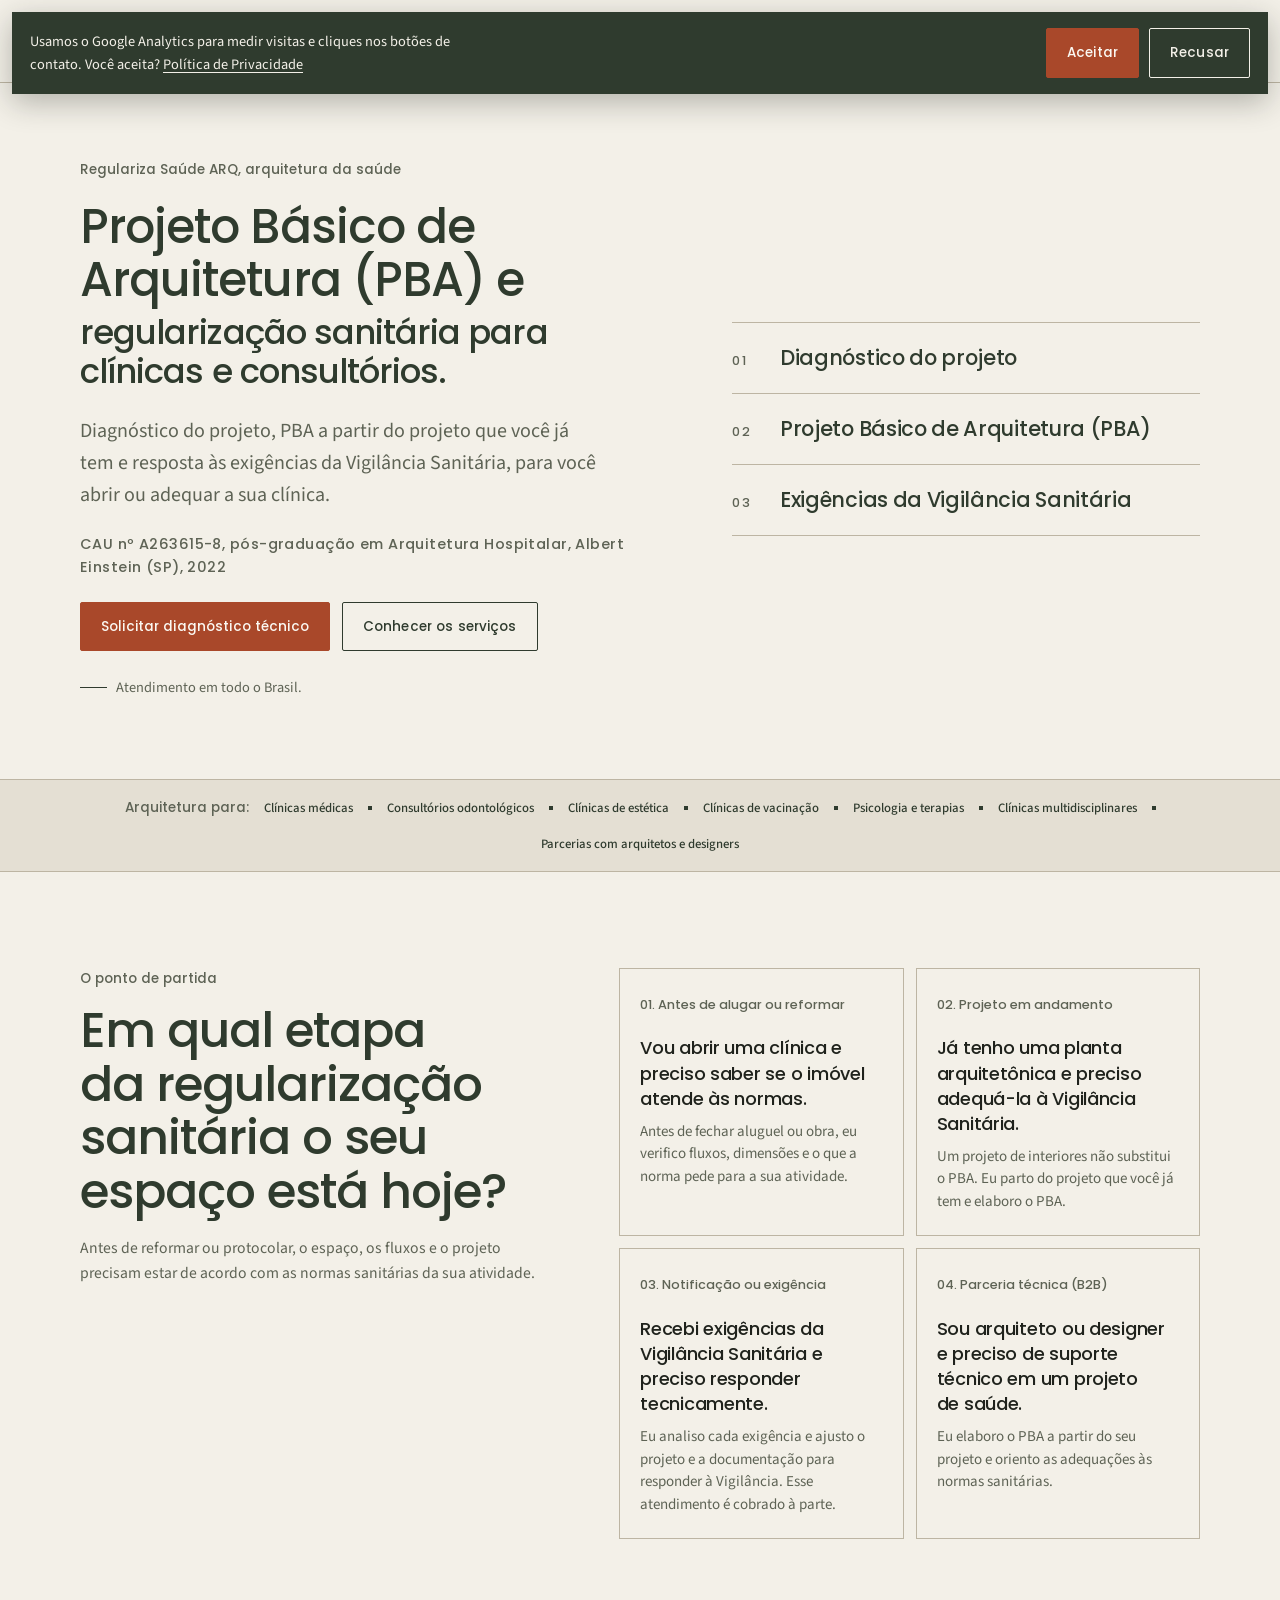
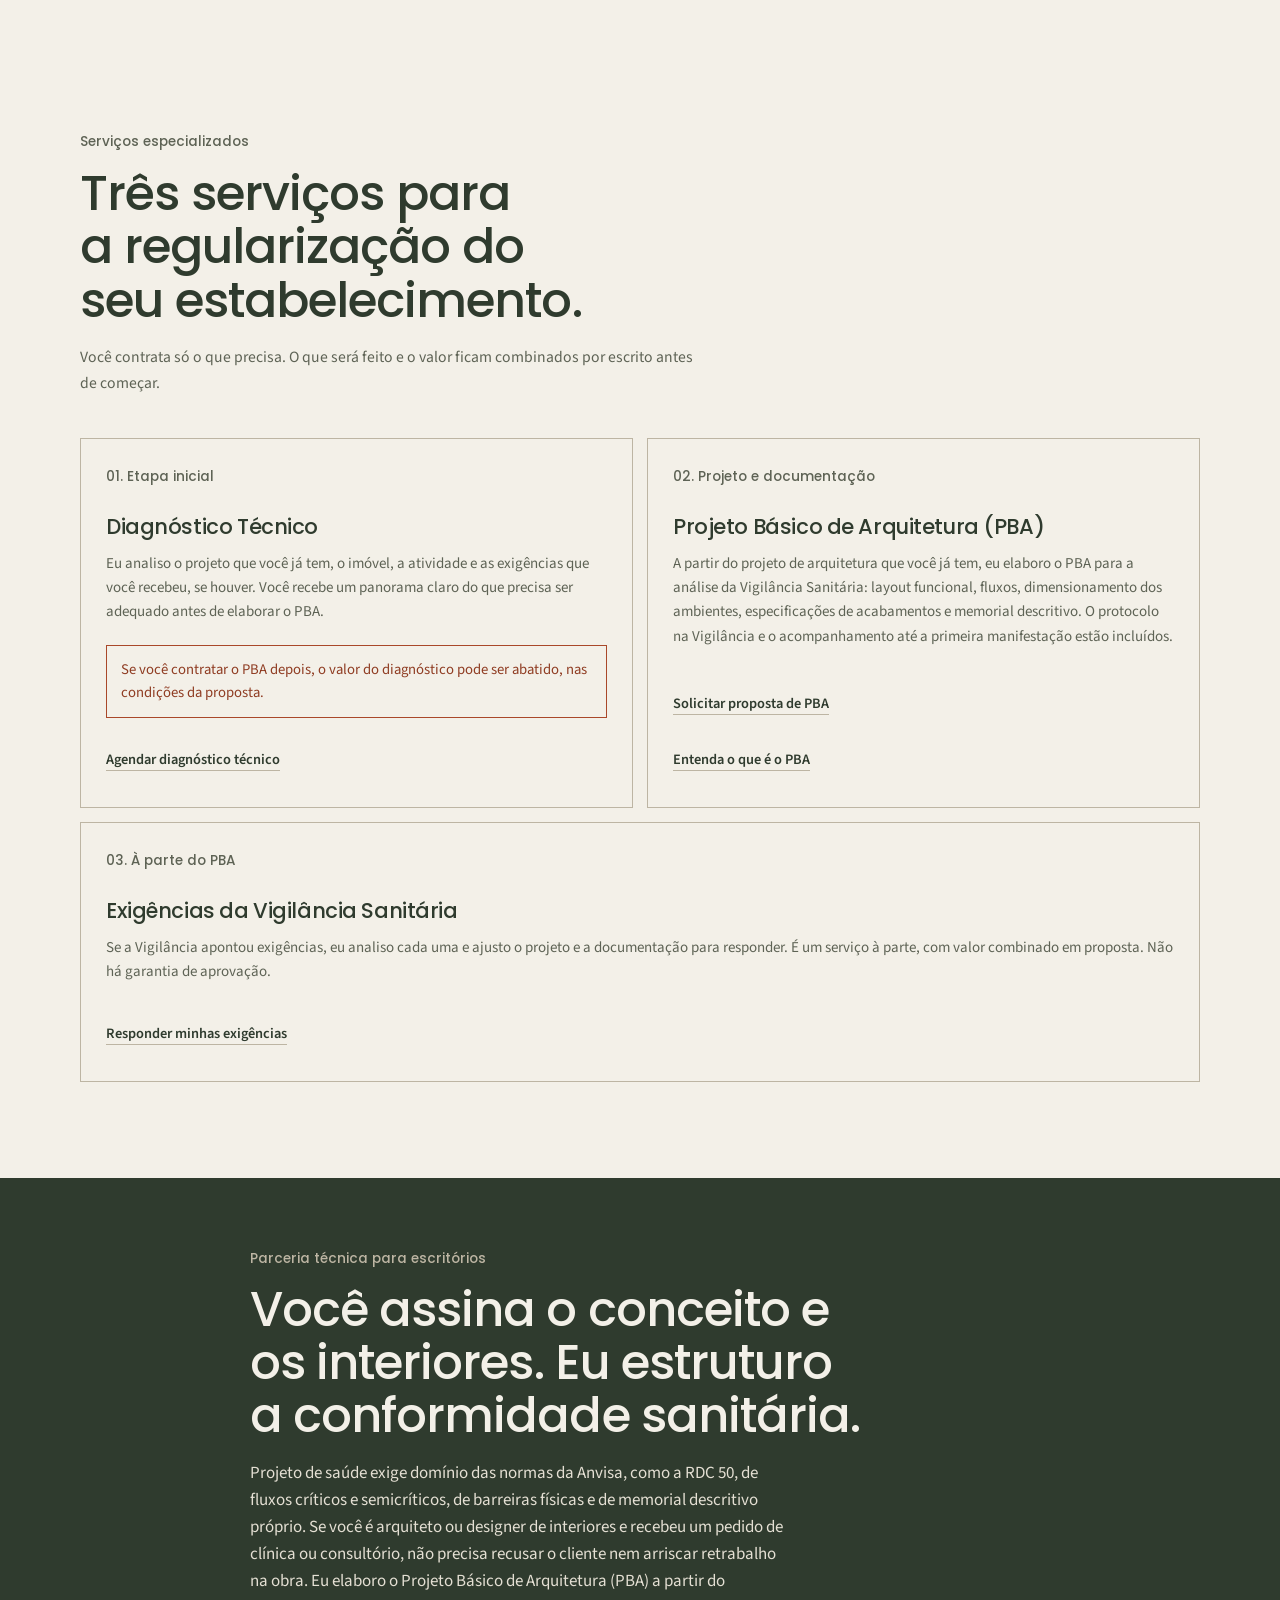
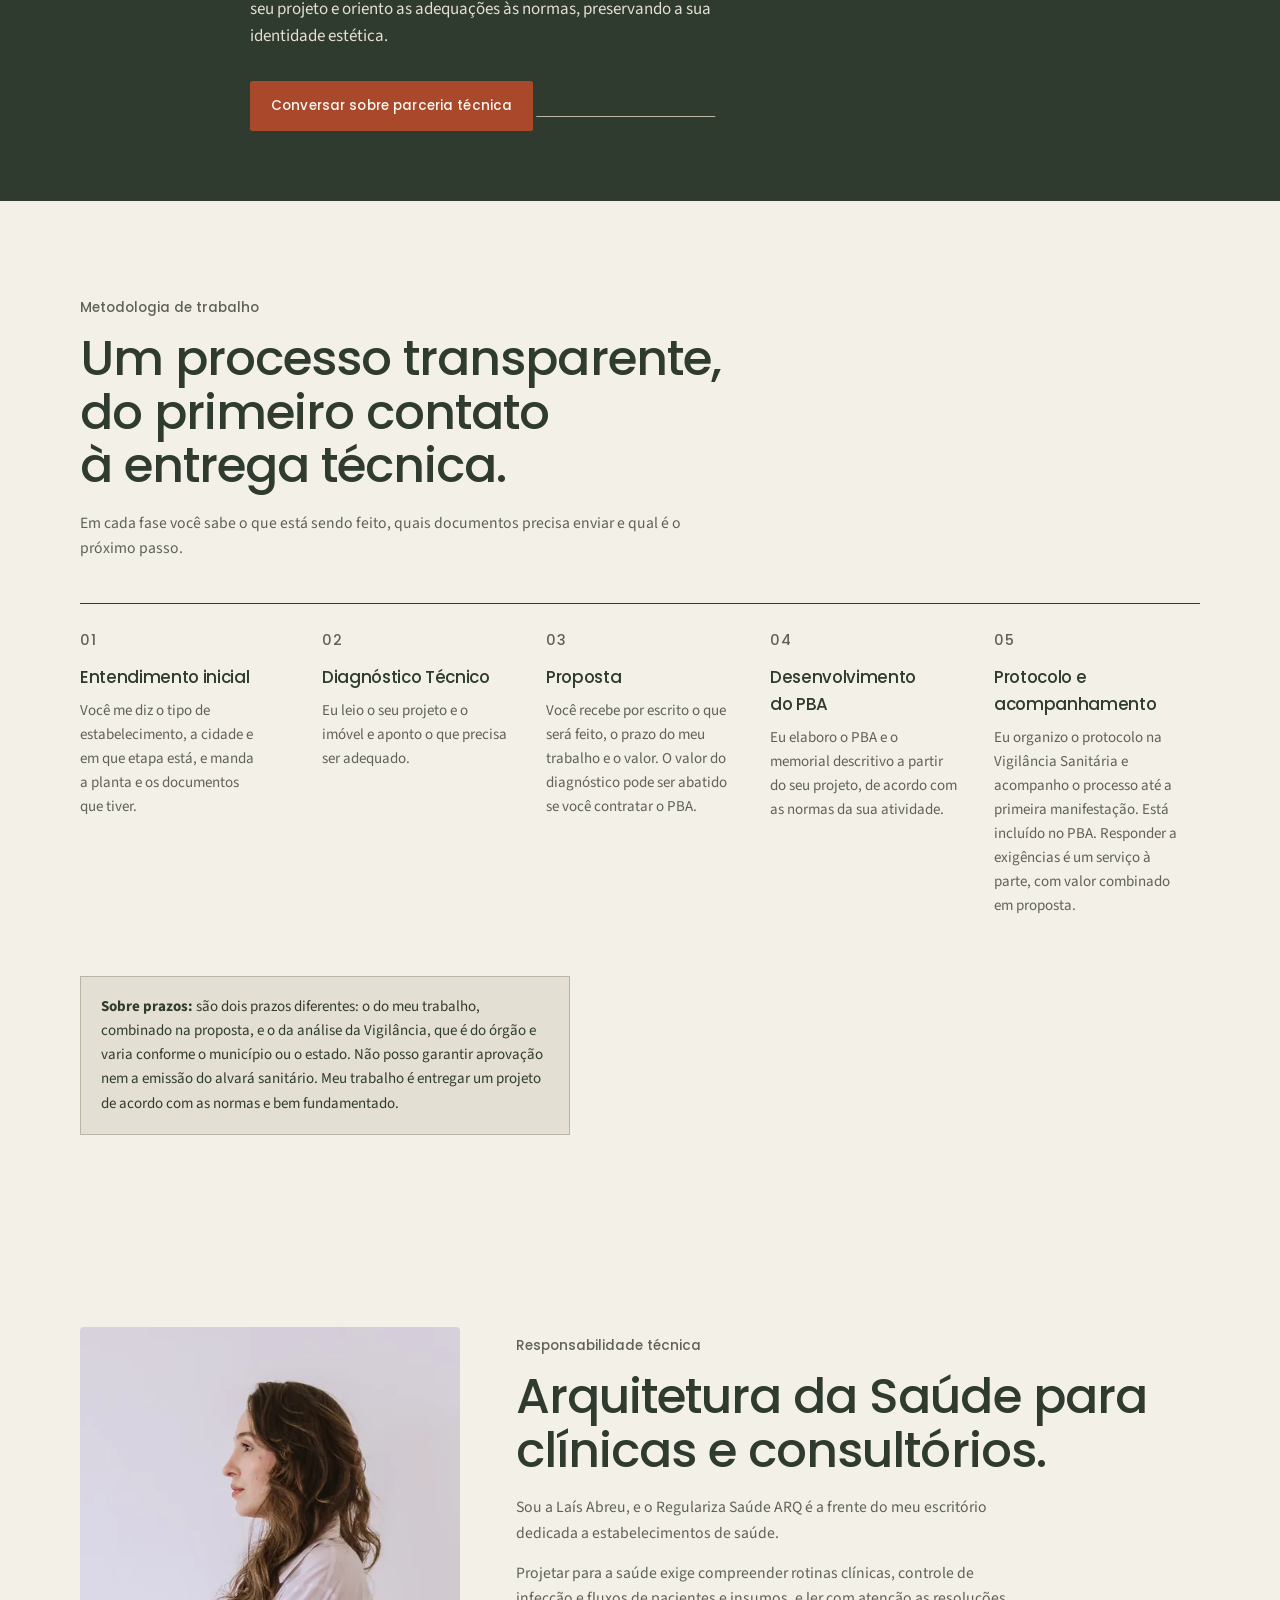
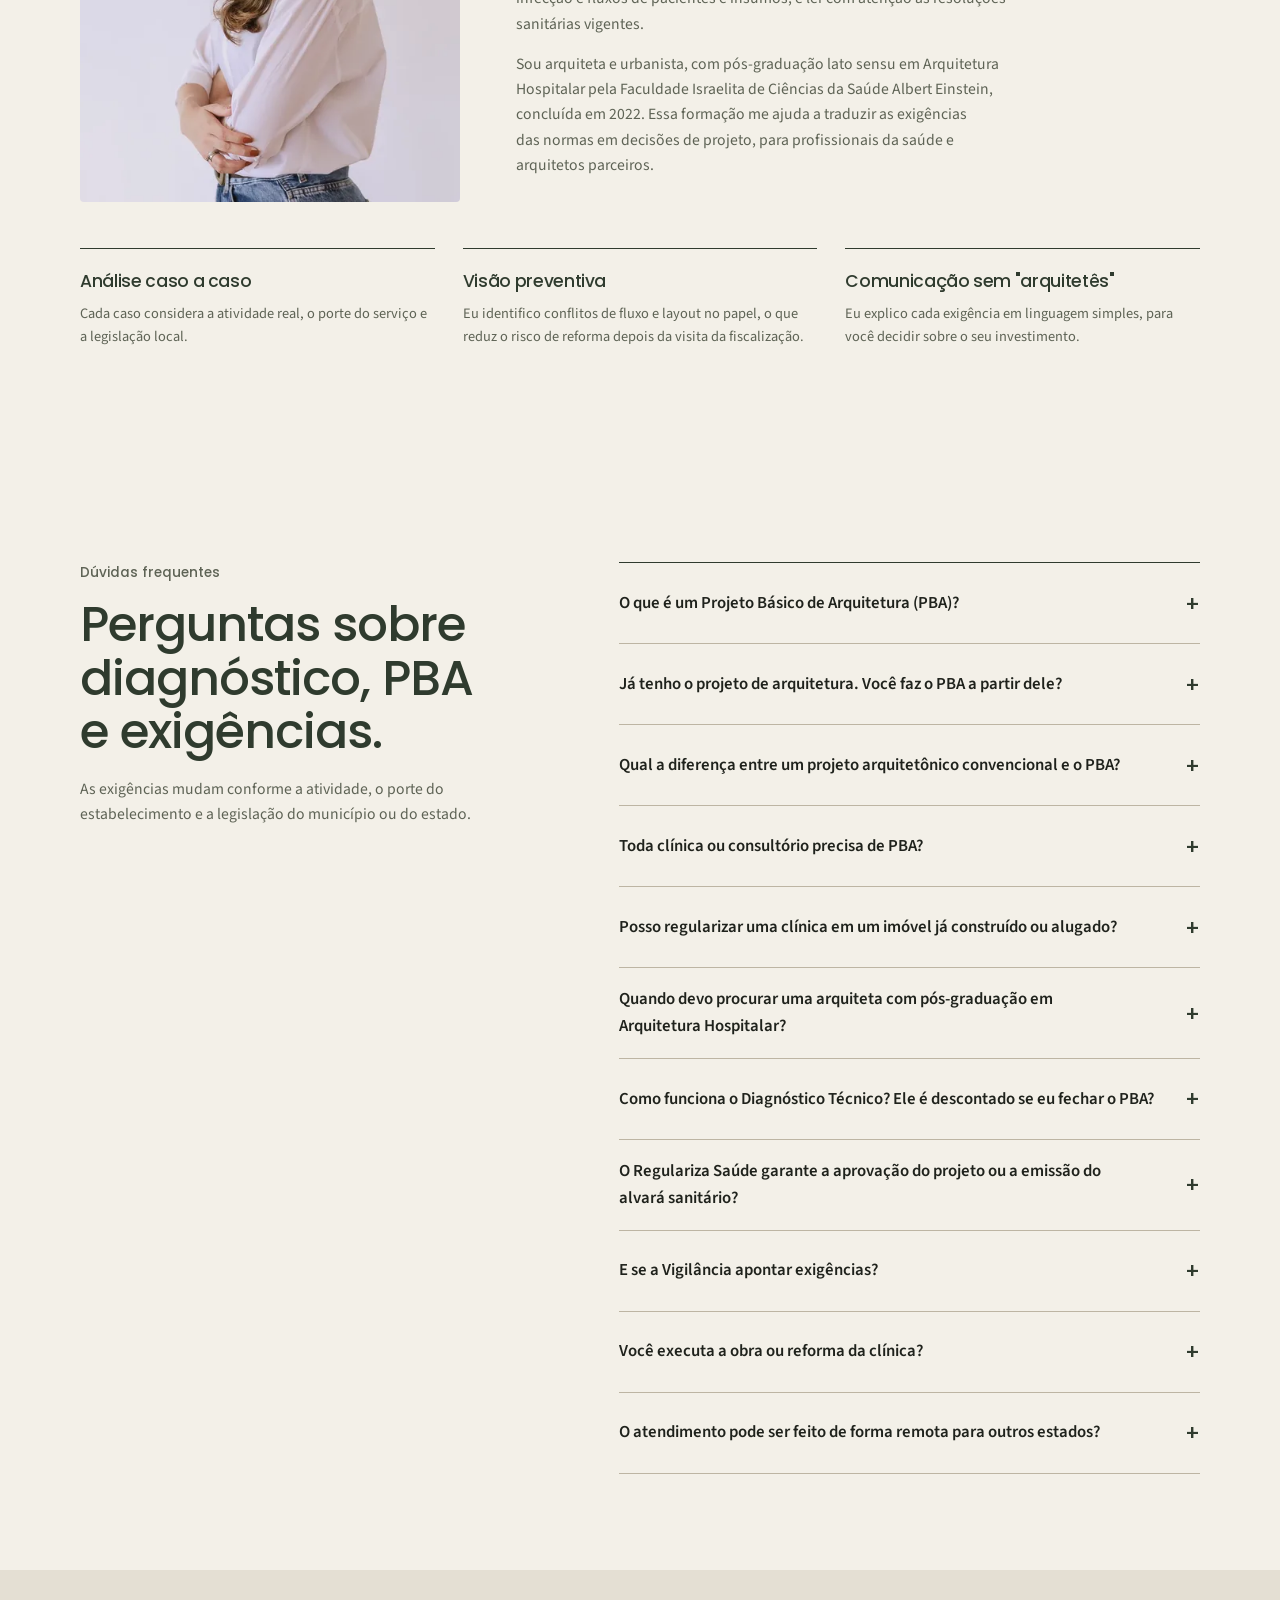
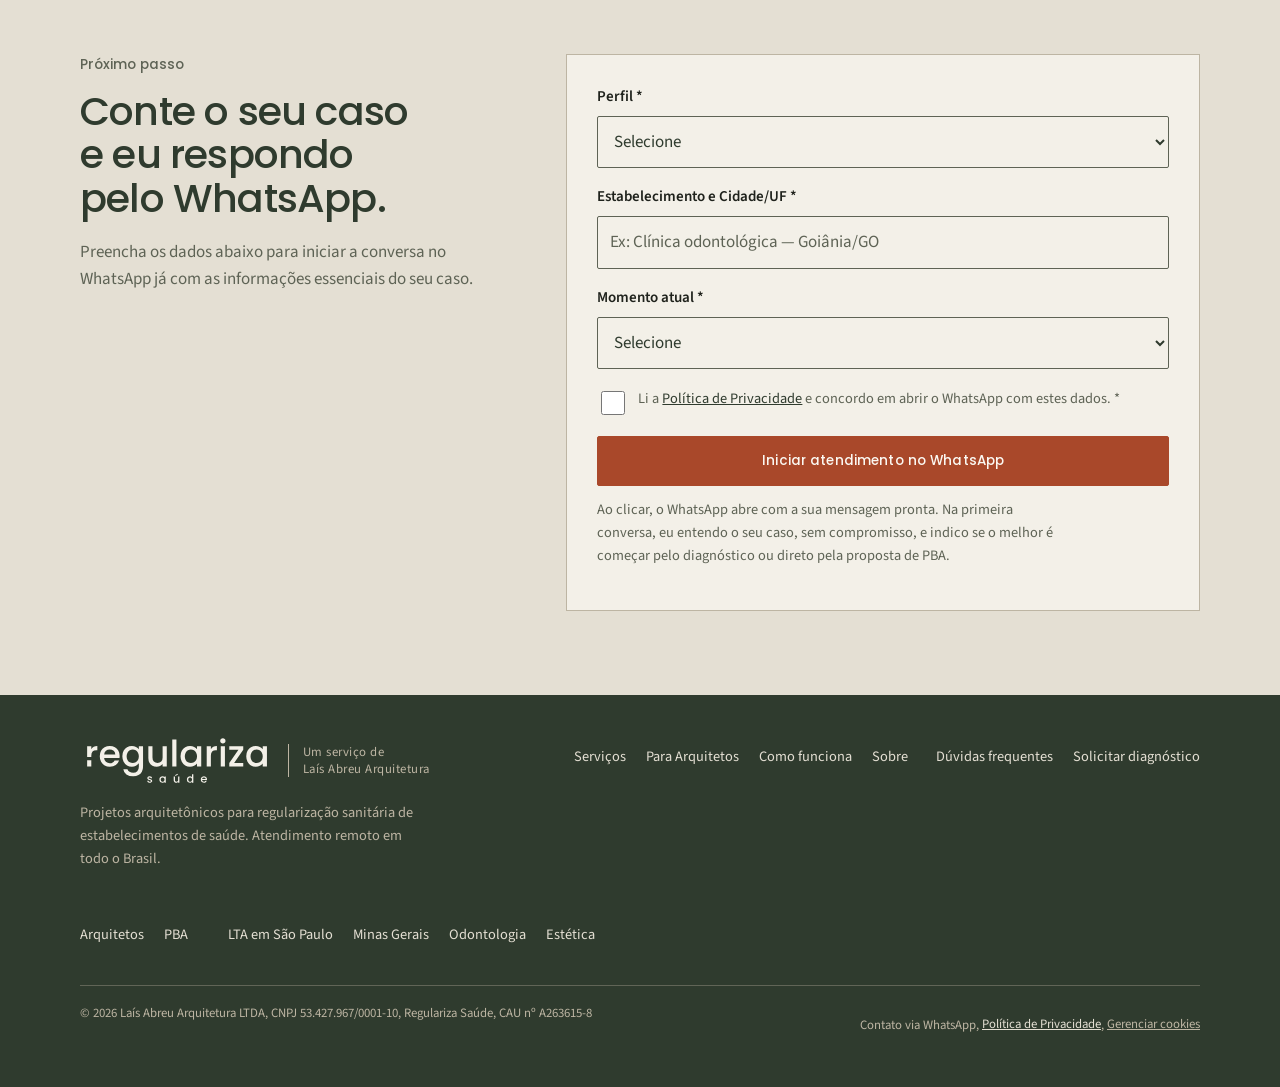
==== commit a9102e3d: "Página própria para arquitetos (parceria técnica), com links no menu, rodapé e sitemap Co-Authored-B" ====
--- a/index.html
+++ b/index.html
@@ -22,23 +22,23 @@
   <link rel="preload" href="/assets/fonts/poppins-latin-500-normal.woff2" as="font" type="font/woff2" crossorigin>
   <link rel="preload" href="/assets/fonts/source-sans-3-latin-wght-normal.woff2" as="font" type="font/woff2" crossorigin>
   <link rel="stylesheet" href="/assets/css/style.css">
-<script type="application/ld+json">{"@context":"https://schema.org","@graph":[{"@type":"ProfessionalService","@id":"https://regularizasaudearq.com.br/#negocio","name":"Regulariza Saúde","alternateName":["Laís Abreu Arquitetura","Regulariza Saúde ARQ"],"url":"https://regularizasaudearq.com.br/","description":"Diagnóstico de projeto, elaboração do Projeto Básico de Arquitetura (PBA) e resposta às exigências da Vigilância Sanitária para clínicas e consultórios.","areaServed":{"@type":"Country","name":"Brasil"},"knowsAbout":["Arquitetura da saúde","Arquitetura hospitalar","Projeto Básico de Arquitetura (PBA)","Vigilância Sanitária","Alvará sanitário","RDC 50/2002"],"founder":{"@id":"https://regularizasaudearq.com.br/#lais"},"image":"https://regularizasaudearq.com.br/assets/og-image.png","hasOfferCatalog":{"@type":"OfferCatalog","name":"Serviços","itemListElement":[{"@type":"Offer","itemOffered":{"@type":"Service","name":"Diagnóstico Técnico","description":"Análise do projeto que você já tem, do imóvel, da atividade e das exigências recebidas, para apontar o que precisa ser adequado antes de elaborar o PBA.","provider":{"@id":"https://regularizasaudearq.com.br/#negocio"},"areaServed":{"@type":"Country","name":"Brasil"}}},{"@type":"Offer","itemOffered":{"@type":"Service","name":"Projeto Básico de Arquitetura (PBA)","description":"A partir do projeto de arquitetura existente, elaboração do PBA para a análise da Vigilância Sanitária: layout funcional, fluxos, dimensionamento dos ambientes, especificações de acabamentos e memorial descritivo. Protocolo e acompanhamento até a primeira manifestação incluídos.","provider":{"@id":"https://regularizasaudearq.com.br/#negocio"},"areaServed":{"@type":"Country","name":"Brasil"}}},{"@type":"Offer","itemOffered":{"@type":"Service","name":"Exigências da Vigilância Sanitária","description":"Análise de cada exigência e ajuste do projeto e da documentação para responder à Vigilância Sanitária, como serviço à parte do PBA.","provider":{"@id":"https://regularizasaudearq.com.br/#negocio"},"areaServed":{"@type":"Country","name":"Brasil"}}}]}},{"@type":"Person","@id":"https://regularizasaudearq.com.br/#lais","name":"Laís Abreu","alternateName":"Laís de Paula Moura Abreu Silva","jobTitle":"Arquiteta e urbanista","identifier":"CAU nº A263615-8","description":"Pós-graduação lato sensu em Arquitetura Hospitalar pela Faculdade Israelita de Ciências da Saúde Albert Einstein (São Paulo), concluída em 2022.","knowsAbout":["Arquitetura da saúde","Arquitetura hospitalar","Regularização sanitária"],"worksFor":{"@id":"https://regularizasaudearq.com.br/#negocio"},"image":"https://regularizasaudearq.com.br/assets/img/lais-abreu.webp"},{"@type":"FAQPage","mainEntity":[{"@type":"Question","name":"O que é um Projeto Básico de Arquitetura (PBA)?","acceptedAnswer":{"@type":"Answer","text":"É o conjunto de pranchas técnicas e documentos descritivos (incluindo o memorial descritivo) que apresenta a estrutura física, os ambientes, os fluxos e os acabamentos de um estabelecimento de saúde para avaliação prévia da Vigilância Sanitária."}},{"@type":"Question","name":"Já tenho o projeto de arquitetura. Você faz o PBA a partir dele?","acceptedAnswer":{"@type":"Answer","text":"Sim. Eu parto do projeto que você já tem e elaboro o PBA. Antes, se você quiser, faço o diagnóstico para apontar o que precisa mudar."}},{"@type":"Question","name":"Qual a diferença entre um projeto arquitetônico convencional e o PBA?","acceptedAnswer":{"@type":"Answer","text":"O projeto convencional foca na estética, ergonomia e construção civil geral. O PBA responde especificamente às normas sanitárias (como a RDC 50 da ANVISA e legislações locais), detalhando fluxos limpos e sujos, barreiras físicas, pontos de água, ventilação, revestimentos laváveis e descritivos técnicos exigidos pelo fiscal sanitário."}},{"@type":"Question","name":"Toda clínica ou consultório precisa de PBA?","acceptedAnswer":{"@type":"Answer","text":"Nem sempre. Depende da classificação de risco da atividade (CNAE), dos procedimentos feitos no local e das regras da Vigilância do seu município ou estado. O diagnóstico serve para verificar isso antes de você investir no PBA."}},{"@type":"Question","name":"Posso regularizar uma clínica em um imóvel já construído ou alugado?","acceptedAnswer":{"@type":"Answer","text":"Sim, desde que o imóvel comporte fisicamente as adaptações exigidas para a sua atividade. Antes de assinar um contrato de locação ou iniciar obras, recomenda-se realizar um Diagnóstico Técnico para avaliar a viabilidade do espaço e evitar gastos imprevistos."}},{"@type":"Question","name":"Quando devo procurar uma arquiteta com pós-graduação em Arquitetura Hospitalar?","acceptedAnswer":{"@type":"Answer","text":"O momento ideal é antes de alugar o imóvel ou iniciar a reforma. Também atendo quando o espaço já está pronto, quando há uma planta feita por outro profissional que precisa de adequação, ou depois de receber exigências da Vigilância Sanitária."}},{"@type":"Question","name":"Como funciona o Diagnóstico Técnico? Ele é descontado se eu fechar o PBA?","acceptedAnswer":{"@type":"Answer","text":"É uma etapa inicial, contratada separadamente: eu analiso a sua planta, o imóvel, a atividade e os documentos e aponto o que precisa ser feito. Se você contratar o PBA em seguida, o valor do diagnóstico pode ser abatido, nas condições da proposta."}},{"@type":"Question","name":"O Regulariza Saúde garante a aprovação do projeto ou a emissão do alvará sanitário?","acceptedAnswer":{"@type":"Answer","text":"Não. A análise e o deferimento são da Vigilância Sanitária, e nenhum profissional pode garantir aprovação. Meu trabalho é elaborar o projeto de acordo com as normas, reduzindo falhas na documentação."}},{"@type":"Question","name":"E se a Vigilância apontar exigências?","acceptedAnswer":{"@type":"Answer","text":"Eu faço o protocolo e acompanho o processo até a primeira manifestação, o que está incluído no PBA. Responder às exigências é um serviço à parte, com valor combinado em proposta."}},{"@type":"Question","name":"Você executa a obra ou reforma da clínica?","acceptedAnswer":{"@type":"Answer","text":"Não executo obras. Meu trabalho é técnico e de projeto: entrego o diagnóstico, o PBA e a documentação para a sua equipe ou empreiteira fazer as adequações com precisão."}},{"@type":"Question","name":"O atendimento pode ser feito de forma remota para outros estados?","acceptedAnswer":{"@type":"Answer","text":"Sim. Atendo todo o Brasil de forma remota, desde que haja planta baixa ou levantamento métrico confiável do imóvel e acesso às diretrizes da Vigilância local."}}]}]}</script>
+<script type="application/ld+json">{"@context":"https://schema.org","@graph":[{"@type":"ProfessionalService","@id":"https://regularizasaudearq.com.br/#negocio","name":"Regulariza Saúde","alternateName":["Laís Abreu Arquitetura","Regulariza Saúde ARQ"],"url":"https://regularizasaudearq.com.br/","description":"Diagnóstico de projeto, elaboração do Projeto Básico de Arquitetura (PBA) e resposta às exigências da Vigilância Sanitária para clínicas e consultórios.","areaServed":{"@type":"Country","name":"Brasil"},"knowsAbout":["Arquitetura da saúde","Arquitetura hospitalar","Projeto Básico de Arquitetura (PBA)","Vigilância Sanitária","Alvará sanitário","RDC 50/2002"],"founder":{"@id":"https://regularizasaudearq.com.br/#lais"},"image":"https://regularizasaudearq.com.br/assets/og-image.png","hasOfferCatalog":{"@type":"OfferCatalog","name":"Serviços","itemListElement":[{"@type":"Offer","itemOffered":{"@type":"Service","name":"Diagnóstico Técnico","description":"Análise do projeto que você já tem, do imóvel, da atividade e das exigências recebidas, para apontar o que precisa ser adequado antes de elaborar o PBA.","provider":{"@id":"https://regularizasaudearq.com.br/#negocio"},"areaServed":{"@type":"Country","name":"Brasil"}}},{"@type":"Offer","itemOffered":{"@type":"Service","name":"Projeto Básico de Arquitetura (PBA)","description":"A partir do projeto de arquitetura existente, elaboração do PBA para a análise da Vigilância Sanitária: layout funcional, fluxos, dimensionamento dos ambientes, especificações de acabamentos e memorial descritivo. Protocolo e acompanhamento até a primeira manifestação incluídos.","provider":{"@id":"https://regularizasaudearq.com.br/#negocio"},"areaServed":{"@type":"Country","name":"Brasil"}}},{"@type":"Offer","itemOffered":{"@type":"Service","name":"Exigências da Vigilância Sanitária","description":"Análise de cada exigência e ajuste do projeto e da documentação para responder à Vigilância Sanitária, como serviço à parte do PBA.","provider":{"@id":"https://regularizasaudearq.com.br/#negocio"},"areaServed":{"@type":"Country","name":"Brasil"}}}]}},{"@type":"Person","@id":"https://regularizasaudearq.com.br/#lais","name":"Laís Abreu","alternateName":"Laís de Paula Moura Abreu Silva","jobTitle":"Arquiteta e urbanista","identifier":"CAU nº A263615-8","description":"Pós-graduação lato sensu em Arquitetura Hospitalar pela Faculdade Israelita de Ciências da Saúde Albert Einstein (São Paulo), concluída em 2022.","knowsAbout":["Arquitetura da saúde","Arquitetura hospitalar","Regularização sanitária"],"worksFor":{"@id":"https://regularizasaudearq.com.br/#negocio"},"image":"https://regularizasaudearq.com.br/assets/img/lais-abreu.webp"},{"@type":"FAQPage","mainEntity":[{"@type":"Question","name":"O que é um Projeto Básico de Arquitetura (PBA)?","acceptedAnswer":{"@type":"Answer","text":"É o conjunto de pranchas técnicas e documentos descritivos (incluindo o memorial descritivo) que apresenta a estrutura física, os ambientes, os fluxos e os acabamentos de um estabelecimento de saúde para avaliação prévia da Vigilância Sanitária."}},{"@type":"Question","name":"Já tenho o projeto de arquitetura. Você faz o PBA a partir dele?","acceptedAnswer":{"@type":"Answer","text":"Sim. Eu parto do projeto que você já tem e elaboro o PBA. Como assumo a responsabilidade técnica pelo PBA, registro o RRT no CAU em meu nome. Antes, se você quiser, faço o diagnóstico para apontar o que precisa mudar."}},{"@type":"Question","name":"Qual a diferença entre um projeto arquitetônico convencional e o PBA?","acceptedAnswer":{"@type":"Answer","text":"O projeto convencional foca na estética, ergonomia e construção civil geral. O PBA responde especificamente às normas sanitárias (como a RDC 50 da ANVISA e legislações locais), detalhando fluxos limpos e sujos, barreiras físicas, pontos de água, ventilação, revestimentos laváveis e descritivos técnicos exigidos pelo fiscal sanitário."}},{"@type":"Question","name":"Toda clínica ou consultório precisa de PBA?","acceptedAnswer":{"@type":"Answer","text":"Nem sempre. Depende da classificação de risco da atividade (CNAE), dos procedimentos feitos no local e das regras da Vigilância do seu município ou estado. O diagnóstico serve para verificar isso antes de você investir no PBA."}},{"@type":"Question","name":"Posso regularizar uma clínica em um imóvel já construído ou alugado?","acceptedAnswer":{"@type":"Answer","text":"Sim, desde que o imóvel comporte fisicamente as adaptações exigidas para a sua atividade. Antes de assinar um contrato de locação ou iniciar obras, recomenda-se realizar um Diagnóstico Técnico para avaliar a viabilidade do espaço e evitar gastos imprevistos."}},{"@type":"Question","name":"Quando devo procurar uma arquiteta com pós-graduação em Arquitetura Hospitalar?","acceptedAnswer":{"@type":"Answer","text":"O momento ideal é antes de alugar o imóvel ou iniciar a reforma. Também atendo quando o espaço já está pronto, quando há uma planta feita por outro profissional que precisa de adequação, ou depois de receber exigências da Vigilância Sanitária."}},{"@type":"Question","name":"Como funciona o Diagnóstico Técnico? Ele é descontado se eu fechar o PBA?","acceptedAnswer":{"@type":"Answer","text":"É uma etapa inicial, contratada separadamente: eu analiso a sua planta, o imóvel, a atividade e os documentos e aponto o que precisa ser feito. Se você contratar o PBA em seguida, o valor do diagnóstico pode ser abatido, nas condições da proposta."}},{"@type":"Question","name":"O Regulariza Saúde garante a aprovação do projeto ou a emissão do alvará sanitário?","acceptedAnswer":{"@type":"Answer","text":"Não. A análise e o deferimento são da Vigilância Sanitária, e nenhum profissional pode garantir aprovação. Meu trabalho é elaborar o projeto de acordo com as normas, reduzindo falhas na documentação."}},{"@type":"Question","name":"E se a Vigilância apontar exigências?","acceptedAnswer":{"@type":"Answer","text":"Eu faço o protocolo e acompanho o processo até a primeira manifestação, o que está incluído no PBA. Responder às exigências é um serviço à parte, com valor combinado em proposta."}},{"@type":"Question","name":"Você executa a obra ou reforma da clínica?","acceptedAnswer":{"@type":"Answer","text":"Não executo obras. Meu trabalho é técnico e de projeto: entrego o diagnóstico, o PBA e a documentação para a sua equipe ou empreiteira fazer as adequações com precisão."}},{"@type":"Question","name":"O atendimento pode ser feito de forma remota para outros estados?","acceptedAnswer":{"@type":"Answer","text":"Sim. Atendo todo o Brasil de forma remota, desde que haja planta baixa ou levantamento métrico confiável do imóvel e acesso às diretrizes da Vigilância local."}}]}]}</script>
 </head>
 <body><a class="skip-link" href="#inicio">Pular para o conteúdo</a>
-<header class="topbar"><div class="wrap nav"><a class="brand" href="#inicio" aria-label="Regulariza Saúde — um serviço de Laís Abreu Arquitetura, início"><img class="brand-logo" src="/assets/logo/regulariza-saude-verde.svg" alt="" width="164" height="44"><span class="brand-by">Um serviço de<br>Laís Abreu Arquitetura</span></a><button class="menu-toggle" id="menuToggle" aria-expanded="false" aria-controls="navlinks" aria-label="Abrir menu">☰ Menu</button><nav class="navlinks" id="navlinks" aria-label="Navegação principal"><a href="#servicos">Serviços</a><a href="#parcerias">Para Arquitetos</a><a href="#processo">Como funciona</a><a href="#sobre">Sobre</a><a href="#faq">Dúvidas frequentes</a><a class="btn btn-primary mobile-cta" href="#avaliacao">Solicitar diagnóstico</a></nav><a class="btn btn-primary whatsapp-link" href="https://wa.me/5537998287505?text=Ol%C3%A1%21%20Vim%20pelo%20site%20do%20Regulariza%20Sa%C3%BAde%20ARQ%20e%20gostaria%20de%20informa%C3%A7%C3%B5es%20sobre%20o%20Diagn%C3%B3stico%20T%C3%A9cnico." data-message="Olá! Vim pelo site do Regulariza Saúde ARQ e gostaria de informações sobre o Diagnóstico Técnico." target="_blank" rel="noopener noreferrer">Solicitar diagnóstico</a></div></header>
+<header class="topbar"><div class="wrap nav"><a class="brand" href="#inicio" aria-label="Regulariza Saúde — um serviço de Laís Abreu Arquitetura, início"><img class="brand-logo" src="/assets/logo/regulariza-saude-verde.svg" alt="" width="164" height="44"><span class="brand-by">Um serviço de<br>Laís Abreu Arquitetura</span></a><button class="menu-toggle" id="menuToggle" aria-expanded="false" aria-controls="navlinks" aria-label="Abrir menu">☰ Menu</button><nav class="navlinks" id="navlinks" aria-label="Navegação principal"><a href="#servicos">Serviços</a><a href="/parceria-tecnica-para-arquitetos/">Para Arquitetos</a><a href="#processo">Como funciona</a><a href="#sobre">Sobre</a><a href="#faq">Dúvidas frequentes</a><a class="btn btn-primary mobile-cta" href="#avaliacao">Solicitar diagnóstico</a></nav><a class="btn btn-primary whatsapp-link" href="https://wa.me/5537998287505?text=Ol%C3%A1%21%20Vim%20pelo%20site%20do%20Regulariza%20Sa%C3%BAde%20ARQ%20e%20gostaria%20de%20informa%C3%A7%C3%B5es%20sobre%20o%20Diagn%C3%B3stico%20T%C3%A9cnico." data-message="Olá! Vim pelo site do Regulariza Saúde ARQ e gostaria de informações sobre o Diagnóstico Técnico." target="_blank" rel="noopener noreferrer">Solicitar diagnóstico</a></div></header>
 <main id="inicio">
 <section class="hero"><div class="wrap hero-grid"><div><div class="eyebrow">Regulariza Saúde ARQ, arquitetura da saúde</div><h1 class="serif">Projeto Básico de Arquitetura (PBA) e <span class="h1-2">regularização sanitária para clínicas e consultórios.</span></h1><p class="hero-copy">Diagnóstico do projeto, PBA a partir do projeto que você já tem e resposta às exigências da Vigilância Sanitária, para você abrir ou adequar a sua clínica.</p><p class="hero-cred">CAU nº A263615-8, pós-graduação em Arquitetura Hospitalar, Albert Einstein (SP), 2022</p><div class="hero-actions"><a class="btn btn-accent whatsapp-link" href="https://wa.me/5537998287505?text=Ol%C3%A1%21%20Vim%20pelo%20site%20do%20Regulariza%20Sa%C3%BAde%20ARQ%20e%20gostaria%20de%20informa%C3%A7%C3%B5es%20sobre%20o%20Diagn%C3%B3stico%20T%C3%A9cnico." data-message="Olá! Vim pelo site do Regulariza Saúde ARQ e gostaria de informações sobre o Diagnóstico Técnico." target="_blank" rel="noopener noreferrer">Solicitar diagnóstico técnico</a><a class="btn btn-outline" href="#servicos">Conhecer os serviços</a></div><div class="micro-note">Atendimento em todo o Brasil.</div></div><ol class="hero-index" aria-label="Serviços"><li><a href="#servicos"><span>01</span>Diagnóstico do projeto</a></li><li><a href="#servicos"><span>02</span>Projeto Básico de Arquitetura (PBA)</a></li><li><a href="#servicos"><span>03</span>Exigências da Vigilância Sanitária</a></li></ol></div></section>
 <section class="segment-strip" aria-label="Estabelecimentos atendidos"><div class="wrap segment-inner"><span>Arquitetura para:</span><b>Clínicas médicas</b><i></i><b>Consultórios odontológicos</b><i></i><b>Clínicas de estética</b><i></i><b>Clínicas de vacinação</b><i></i><b>Psicologia e terapias</b><i></i><b>Clínicas multidisciplinares</b><i></i><b>Parcerias com arquitetos e designers</b></div></section>
 <section class="section section-white"><div class="wrap problem-grid"><div class="section-head"><div class="eyebrow">O ponto de partida</div><h2 class="serif">Em qual etapa da regularização sanitária o seu espaço está hoje?</h2><p>Antes de reformar ou protocolar, o espaço, os fluxos e o projeto precisam estar de acordo com as normas sanitárias da sua atividade.</p></div><div class="problem-list"><article class="problem"><span class="problem-num">01. Antes de alugar ou reformar</span><p>Vou abrir uma clínica e preciso saber se o imóvel atende às normas.</p><p class="problem-note">Antes de fechar aluguel ou obra, eu verifico fluxos, dimensões e o que a norma pede para a sua atividade.</p></article><article class="problem"><span class="problem-num">02. Projeto em andamento</span><p>Já tenho uma planta arquitetônica e preciso adequá-la à Vigilância Sanitária.</p><p class="problem-note">Um projeto de interiores não substitui o PBA. Eu parto do projeto que você já tem e elaboro o PBA.</p></article><article class="problem"><span class="problem-num">03. Notificação ou exigência</span><p>Recebi exigências da Vigilância Sanitária e preciso responder tecnicamente.</p><p class="problem-note">Eu analiso cada exigência e ajusto o projeto e a documentação para responder à Vigilância. Esse atendimento é cobrado à parte.</p></article><article class="problem"><span class="problem-num">04. Parceria técnica (B2B)</span><p>Sou arquiteto ou designer e preciso de suporte técnico em um projeto de saúde.</p><p class="problem-note">Eu elaboro o PBA a partir do seu projeto e oriento as adequações às normas sanitárias.</p></article></div></div></section>
 <section class="section" id="servicos"><div class="wrap"><div class="section-head"><div class="eyebrow">Serviços especializados</div><h2 class="serif">Três serviços para a regularização do seu estabelecimento.</h2><p>Você contrata só o que precisa. O que será feito e o valor ficam combinados por escrito antes de começar.</p></div><div class="service-grid"><article class="service"><span class="service-num">01. Etapa inicial</span><h3>Diagnóstico Técnico</h3><p>Eu analiso o projeto que você já tem, o imóvel, a atividade e as exigências que você recebeu, se houver. Você recebe um panorama claro do que precisa ser adequado antes de elaborar o PBA.</p><p class="service-highlight">Se você contratar o PBA depois, o valor do diagnóstico pode ser abatido, nas condições da proposta.</p><a class="text-link" href="#avaliacao">Agendar diagnóstico técnico</a></article><article class="service"><span class="service-num">02. Projeto e documentação</span><h3>Projeto Básico de Arquitetura (PBA)</h3><p>A partir do projeto de arquitetura que você já tem, eu elaboro o PBA para a análise da Vigilância Sanitária: layout funcional, fluxos, dimensionamento dos ambientes, especificações de acabamentos e memorial descritivo. O protocolo na Vigilância e o acompanhamento até a primeira manifestação estão incluídos.</p><a class="text-link" href="#avaliacao" data-service="Já tenho planta e preciso do PBA">Solicitar proposta de PBA</a><a class="text-link" href="/projeto-basico-de-arquitetura-pba/">Entenda o que é o PBA</a></article><article class="service"><span class="service-num">03. À parte do PBA</span><h3>Exigências da Vigilância Sanitária</h3><p>Se a Vigilância apontou exigências, eu analiso cada uma e ajusto o projeto e a documentação para responder. É um serviço à parte, com valor combinado em proposta. Não há garantia de aprovação.</p><a class="text-link" href="#avaliacao" data-service="Recebi exigência da Vigilância Sanitária">Responder minhas exigências</a></article></div></div></section>
-<section class="feature-band" id="parcerias"><div class="wrap partner"><div class="eyebrow">Parceria técnica para escritórios</div><h2 class="serif">Você assina o conceito e os interiores. Eu estruturo a conformidade sanitária.</h2><p>Projeto de saúde exige domínio das normas da Anvisa, como a RDC 50, de fluxos críticos e semicríticos, de barreiras físicas e de memorial descritivo próprio. Se você é arquiteto ou designer de interiores e recebeu um pedido de clínica ou consultório, não precisa recusar o cliente nem arriscar retrabalho na obra. Eu elaboro o Projeto Básico de Arquitetura (PBA) a partir do seu projeto e oriento as adequações às normas, preservando a sua identidade estética.</p><a class="btn btn-accent whatsapp-link" href="https://wa.me/5537998287505?text=Ol%C3%A1%21%20Vim%20pelo%20site%20do%20Regulariza%20Sa%C3%BAde%20ARQ.%20Sou%20arquiteto%28a%29%20ou%20designer%20e%20gostaria%20de%20conversar%20sobre%20parceria%20t%C3%A9cnica%20em%20um%20projeto%20de%20sa%C3%BAde." data-message="Olá! Vim pelo site do Regulariza Saúde ARQ. Sou arquiteto(a) ou designer e gostaria de conversar sobre parceria técnica em um projeto de saúde." target="_blank" rel="noopener noreferrer">Conversar sobre parceria técnica</a></div></section>
+<section class="feature-band" id="parcerias"><div class="wrap partner"><div class="eyebrow">Parceria técnica para escritórios</div><h2 class="serif">Você assina o conceito e os interiores. Eu estruturo a conformidade sanitária.</h2><p>Projeto de saúde exige domínio das normas da Anvisa, como a RDC 50, de fluxos críticos e semicríticos, de barreiras físicas e de memorial descritivo próprio. Se você é arquiteto ou designer de interiores e recebeu um pedido de clínica ou consultório, não precisa recusar o cliente nem arriscar retrabalho na obra. Eu elaboro o Projeto Básico de Arquitetura (PBA) a partir do seu projeto e oriento as adequações às normas, preservando a sua identidade estética.</p><a class="btn btn-accent whatsapp-link" href="https://wa.me/5537998287505?text=Ol%C3%A1%21%20Vim%20pelo%20site%20do%20Regulariza%20Sa%C3%BAde%20ARQ.%20Sou%20arquiteto%28a%29%20ou%20designer%20e%20gostaria%20de%20conversar%20sobre%20parceria%20t%C3%A9cnica%20em%20um%20projeto%20de%20sa%C3%BAde." data-message="Olá! Vim pelo site do Regulariza Saúde ARQ. Sou arquiteto(a) ou designer e gostaria de conversar sobre parceria técnica em um projeto de saúde." target="_blank" rel="noopener noreferrer">Conversar sobre parceria técnica</a> <a class="text-link" href="/parceria-tecnica-para-arquitetos/">Ver como funciona a parceria</a></div></section>
 <section class="section" id="processo"><div class="wrap"><div class="section-head"><div class="eyebrow">Metodologia de trabalho</div><h2 class="serif">Um processo transparente, do primeiro contato à entrega técnica.</h2><p>Em cada fase você sabe o que está sendo feito, quais documentos precisa enviar e qual é o próximo passo.</p></div><div class="steps"><article class="step"><div class="step-number">01</div><h3>Entendimento inicial</h3><p>Você me diz o tipo de estabelecimento, a cidade e em que etapa está, e manda a planta e os documentos que tiver.</p></article><article class="step"><div class="step-number">02</div><h3>Diagnóstico Técnico</h3><p>Eu leio o seu projeto e o imóvel e aponto o que precisa ser adequado.</p></article><article class="step"><div class="step-number">03</div><h3>Proposta</h3><p>Você recebe por escrito o que será feito, o prazo do meu trabalho e o valor. O valor do diagnóstico pode ser abatido se você contratar o PBA.</p></article><article class="step"><div class="step-number">04</div><h3>Desenvolvimento do PBA</h3><p>Eu elaboro o PBA e o memorial descritivo a partir do seu projeto, de acordo com as normas da sua atividade.</p></article><article class="step"><div class="step-number">05</div><h3>Protocolo e acompanhamento</h3><p>Eu organizo o protocolo na Vigilância Sanitária e acompanho o processo até a primeira manifestação. Está incluído no PBA. Responder a exigências é um serviço à parte, com valor combinado em proposta.</p></article></div><div class="deadline-note"><strong>Sobre prazos:</strong> são dois prazos diferentes: o do meu trabalho, combinado na proposta, e o da análise da Vigilância, que é do órgão e varia conforme o município ou o estado. Não posso garantir aprovação nem a emissão do alvará sanitário. Meu trabalho é entregar um projeto de acordo com as normas e bem fundamentado.</div></div></section>
 <section class="section section-white" id="sobre"><div class="wrap"><div class="about-intro"><figure class="about-photo"><img src="/assets/img/lais-abreu.webp" srcset="/assets/img/lais-abreu-480.webp 480w, /assets/img/lais-abreu.webp 800w" sizes="(min-width:900px) 380px, 70vw" width="800" height="1000" loading="lazy" decoding="async" alt="Laís Abreu, arquiteta e urbanista, de perfil, com camisa branca e braços cruzados"></figure><div class="about-copy"><div class="eyebrow">Responsabilidade técnica</div><h2 class="serif">Arquitetura da Saúde para clínicas e consultórios.</h2><p>Sou a Laís Abreu, e o Regulariza Saúde ARQ é a frente do meu escritório dedicada a estabelecimentos de saúde.</p><p>Projetar para a saúde exige compreender rotinas clínicas, controle de infecção e fluxos de pacientes e insumos, e ler com atenção as resoluções sanitárias vigentes.</p><p>Sou arquiteta e urbanista, com pós-graduação lato sensu em Arquitetura Hospitalar pela Faculdade Israelita de Ciências da Saúde Albert Einstein, concluída em 2022. Essa formação me ajuda a traduzir as exigências das normas em decisões de projeto, para profissionais da saúde e arquitetos parceiros.</p></div></div><div class="audience-grid"><article class="audience"><h3>Análise caso a caso</h3><p>Cada caso considera a atividade real, o porte do serviço e a legislação local.</p></article><article class="audience"><h3>Visão preventiva</h3><p>Eu identifico conflitos de fluxo e layout no papel, o que reduz o risco de reforma depois da visita da fiscalização.</p></article><article class="audience"><h3>Comunicação sem "arquitetês"</h3><p>Eu explico cada exigência em linguagem simples, para você decidir sobre o seu investimento.</p></article></div></div></section>
-<section class="section section-white" id="faq"><div class="wrap faq-grid"><div class="section-head"><div class="eyebrow">Dúvidas frequentes</div><h2 class="serif">Perguntas sobre diagnóstico, PBA e exigências.</h2><p>As exigências mudam conforme a atividade, o porte do estabelecimento e a legislação do município ou do estado.</p></div><div class="faq-list"><details><summary>O que é um Projeto Básico de Arquitetura (PBA)?</summary><p>É o conjunto de pranchas técnicas e documentos descritivos (incluindo o memorial descritivo) que apresenta a estrutura física, os ambientes, os fluxos e os acabamentos de um estabelecimento de saúde para avaliação prévia da Vigilância Sanitária.</p></details><details><summary>Já tenho o projeto de arquitetura. Você faz o PBA a partir dele?</summary><p>Sim. Eu parto do projeto que você já tem e elaboro o PBA. Antes, se você quiser, faço o diagnóstico para apontar o que precisa mudar.</p></details><details><summary>Qual a diferença entre um projeto arquitetônico convencional e o PBA?</summary><p>O projeto convencional foca na estética, ergonomia e construção civil geral. O PBA responde especificamente às normas sanitárias (como a RDC 50 da ANVISA e legislações locais), detalhando fluxos limpos e sujos, barreiras físicas, pontos de água, ventilação, revestimentos laváveis e descritivos técnicos exigidos pelo fiscal sanitário.</p></details><details><summary>Toda clínica ou consultório precisa de PBA?</summary><p>Nem sempre. Depende da classificação de risco da atividade (CNAE), dos procedimentos feitos no local e das regras da Vigilância do seu município ou estado. O diagnóstico serve para verificar isso antes de você investir no PBA.</p></details><details><summary>Posso regularizar uma clínica em um imóvel já construído ou alugado?</summary><p>Sim, desde que o imóvel comporte fisicamente as adaptações exigidas para a sua atividade. Antes de assinar um contrato de locação ou iniciar obras, recomenda-se realizar um Diagnóstico Técnico para avaliar a viabilidade do espaço e evitar gastos imprevistos.</p></details><details><summary>Quando devo procurar uma arquiteta com pós-graduação em Arquitetura Hospitalar?</summary><p>O momento ideal é antes de alugar o imóvel ou iniciar a reforma. Também atendo quando o espaço já está pronto, quando há uma planta feita por outro profissional que precisa de adequação, ou depois de receber exigências da Vigilância Sanitária.</p></details><details><summary>Como funciona o Diagnóstico Técnico? Ele é descontado se eu fechar o PBA?</summary><p>É uma etapa inicial, contratada separadamente: eu analiso a sua planta, o imóvel, a atividade e os documentos e aponto o que precisa ser feito. Se você contratar o PBA em seguida, o valor do diagnóstico pode ser abatido, nas condições da proposta.</p></details><details><summary>O Regulariza Saúde garante a aprovação do projeto ou a emissão do alvará sanitário?</summary><p>Não. A análise e o deferimento são da Vigilância Sanitária, e nenhum profissional pode garantir aprovação. Meu trabalho é elaborar o projeto de acordo com as normas, reduzindo falhas na documentação.</p></details><details><summary>E se a Vigilância apontar exigências?</summary><p>Eu faço o protocolo e acompanho o processo até a primeira manifestação, o que está incluído no PBA. Responder às exigências é um serviço à parte, com valor combinado em proposta.</p></details><details><summary>Você executa a obra ou reforma da clínica?</summary><p>Não executo obras. Meu trabalho é técnico e de projeto: entrego o diagnóstico, o PBA e a documentação para a sua equipe ou empreiteira fazer as adequações com precisão.</p></details><details><summary>O atendimento pode ser feito de forma remota para outros estados?</summary><p>Sim. Atendo todo o Brasil de forma remota, desde que haja planta baixa ou levantamento métrico confiável do imóvel e acesso às diretrizes da Vigilância local.</p></details></div></div></section>
+<section class="section section-white" id="faq"><div class="wrap faq-grid"><div class="section-head"><div class="eyebrow">Dúvidas frequentes</div><h2 class="serif">Perguntas sobre diagnóstico, PBA e exigências.</h2><p>As exigências mudam conforme a atividade, o porte do estabelecimento e a legislação do município ou do estado.</p></div><div class="faq-list"><details><summary>O que é um Projeto Básico de Arquitetura (PBA)?</summary><p>É o conjunto de pranchas técnicas e documentos descritivos (incluindo o memorial descritivo) que apresenta a estrutura física, os ambientes, os fluxos e os acabamentos de um estabelecimento de saúde para avaliação prévia da Vigilância Sanitária.</p></details><details><summary>Já tenho o projeto de arquitetura. Você faz o PBA a partir dele?</summary><p>Sim. Eu parto do projeto que você já tem e elaboro o PBA. Como assumo a responsabilidade técnica pelo PBA, registro o RRT no CAU em meu nome. Antes, se você quiser, faço o diagnóstico para apontar o que precisa mudar.</p></details><details><summary>Qual a diferença entre um projeto arquitetônico convencional e o PBA?</summary><p>O projeto convencional foca na estética, ergonomia e construção civil geral. O PBA responde especificamente às normas sanitárias (como a RDC 50 da ANVISA e legislações locais), detalhando fluxos limpos e sujos, barreiras físicas, pontos de água, ventilação, revestimentos laváveis e descritivos técnicos exigidos pelo fiscal sanitário.</p></details><details><summary>Toda clínica ou consultório precisa de PBA?</summary><p>Nem sempre. Depende da classificação de risco da atividade (CNAE), dos procedimentos feitos no local e das regras da Vigilância do seu município ou estado. O diagnóstico serve para verificar isso antes de você investir no PBA.</p></details><details><summary>Posso regularizar uma clínica em um imóvel já construído ou alugado?</summary><p>Sim, desde que o imóvel comporte fisicamente as adaptações exigidas para a sua atividade. Antes de assinar um contrato de locação ou iniciar obras, recomenda-se realizar um Diagnóstico Técnico para avaliar a viabilidade do espaço e evitar gastos imprevistos.</p></details><details><summary>Quando devo procurar uma arquiteta com pós-graduação em Arquitetura Hospitalar?</summary><p>O momento ideal é antes de alugar o imóvel ou iniciar a reforma. Também atendo quando o espaço já está pronto, quando há uma planta feita por outro profissional que precisa de adequação, ou depois de receber exigências da Vigilância Sanitária.</p></details><details><summary>Como funciona o Diagnóstico Técnico? Ele é descontado se eu fechar o PBA?</summary><p>É uma etapa inicial, contratada separadamente: eu analiso a sua planta, o imóvel, a atividade e os documentos e aponto o que precisa ser feito. Se você contratar o PBA em seguida, o valor do diagnóstico pode ser abatido, nas condições da proposta.</p></details><details><summary>O Regulariza Saúde garante a aprovação do projeto ou a emissão do alvará sanitário?</summary><p>Não. A análise e o deferimento são da Vigilância Sanitária, e nenhum profissional pode garantir aprovação. Meu trabalho é elaborar o projeto de acordo com as normas, reduzindo falhas na documentação.</p></details><details><summary>E se a Vigilância apontar exigências?</summary><p>Eu faço o protocolo e acompanho o processo até a primeira manifestação, o que está incluído no PBA. Responder às exigências é um serviço à parte, com valor combinado em proposta.</p></details><details><summary>Você executa a obra ou reforma da clínica?</summary><p>Não executo obras. Meu trabalho é técnico e de projeto: entrego o diagnóstico, o PBA e a documentação para a sua equipe ou empreiteira fazer as adequações com precisão.</p></details><details><summary>O atendimento pode ser feito de forma remota para outros estados?</summary><p>Sim. Atendo todo o Brasil de forma remota, desde que haja planta baixa ou levantamento métrico confiável do imóvel e acesso às diretrizes da Vigilância local.</p></details></div></div></section>
 <section class="cta-section" id="avaliacao"><div class="wrap cta-grid"><div class="cta-copy"><div class="eyebrow">Próximo passo</div><h2 class="serif">Conte o seu caso e eu respondo pelo WhatsApp.</h2><p>Preencha os dados abaixo para iniciar a conversa no WhatsApp já com as informações essenciais do seu caso.</p></div><form class="form" id="leadForm" novalidate><div class="form-grid"><div class="field full"><label for="perfil">Perfil *</label><select id="perfil" name="perfil" required><option value="">Selecione</option><option>Profissional de saúde / Gestor de clínica</option><option>Arquiteto / Designer parceiro</option></select></div><div class="field full"><label for="estabelecimento">Estabelecimento e Cidade/UF *</label><input id="estabelecimento" name="estabelecimento" required maxlength="120" placeholder="Ex: Clínica odontológica — Goiânia/GO"></div><div class="field full"><label for="momento">Momento atual *</label><select id="momento" name="momento" required><option value="">Selecione</option><option>Vou abrir ou alugar um espaço</option><option>Já tenho planta e preciso do PBA</option><option>Recebi exigência da Vigilância Sanitária</option><option>Busco parceria técnica para projeto de cliente</option></select></div></div><label class="privacy"><input type="checkbox" id="privacidade" required><span>Li a <a href="/privacidade.html" target="_blank" rel="noopener">Política de Privacidade</a> e concordo em abrir o WhatsApp com estes dados. *</span></label><button class="btn btn-accent form-submit" type="submit">Iniciar atendimento no WhatsApp</button><p class="form-hint">Ao clicar, o WhatsApp abre com a sua mensagem pronta. Na primeira conversa, eu entendo o seu caso, sem compromisso, e indico se o melhor é começar pelo diagnóstico ou direto pela proposta de PBA.</p><div id="formStatus" class="form-status" role="status" aria-live="polite"></div></form></div></section>
 </main>
 <a class="btn btn-primary floating-cta whatsapp-link" href="https://wa.me/5537998287505?text=Ol%C3%A1%21%20Vim%20pelo%20site%20do%20Regulariza%20Sa%C3%BAde%20ARQ%20e%20gostaria%20de%20informa%C3%A7%C3%B5es%20sobre%20o%20Diagn%C3%B3stico%20T%C3%A9cnico." data-message="Olá! Vim pelo site do Regulariza Saúde ARQ e gostaria de informações sobre o Diagnóstico Técnico." target="_blank" rel="noopener noreferrer" aria-label="Solicitar diagnóstico técnico pelo WhatsApp">Solicitar diagnóstico</a>
-<footer class="footer"><div class="wrap"><div class="footer-top"><div><a class="brand" href="#inicio" aria-label="Regulariza Saúde — um serviço de Laís Abreu Arquitetura, início"><img class="brand-logo" src="/assets/logo/regulariza-saude-claro.svg" alt="" width="164" height="44" loading="lazy"><span class="brand-by">Um serviço de<br>Laís Abreu Arquitetura</span></a><p>Projetos arquitetônicos para regularização sanitária de estabelecimentos de saúde. Atendimento remoto em todo o Brasil.</p></div><nav class="footer-links" aria-label="Links do rodapé"><a href="#servicos">Serviços</a><a href="#parcerias">Para Arquitetos</a><a href="#processo">Como funciona</a><a href="#sobre">Sobre</a><a href="#faq">Dúvidas frequentes</a><a href="#avaliacao">Solicitar diagnóstico</a></nav></div><nav class="footer-links footer-guides" aria-label="Guias"><a href="/projeto-basico-de-arquitetura-pba/">PBA</a><a href="/laudo-tecnico-de-avaliacao-lta-sao-paulo/">LTA em São Paulo</a><a href="/projeto-arquitetonico-vigilancia-sanitaria-mg/">Minas Gerais</a><a href="/projeto-vigilancia-sanitaria-consultorio-odontologico/">Odontologia</a><a href="/projeto-vigilancia-sanitaria-clinica-estetica/">Estética</a></nav><div class="footer-bottom"><span>© <span id="year"></span> Laís Abreu Arquitetura LTDA, CNPJ 53.427.967/0001-10, Regulariza Saúde, CAU nº A263615-8</span><span>Contato via WhatsApp, <a href="/privacidade.html">Política de Privacidade</a>, <button type="button" class="link-btn" data-cookies>Gerenciar cookies</button></span></div></div></footer>
+<footer class="footer"><div class="wrap"><div class="footer-top"><div><a class="brand" href="#inicio" aria-label="Regulariza Saúde — um serviço de Laís Abreu Arquitetura, início"><img class="brand-logo" src="/assets/logo/regulariza-saude-claro.svg" alt="" width="164" height="44" loading="lazy"><span class="brand-by">Um serviço de<br>Laís Abreu Arquitetura</span></a><p>Projetos arquitetônicos para regularização sanitária de estabelecimentos de saúde. Atendimento remoto em todo o Brasil.</p></div><nav class="footer-links" aria-label="Links do rodapé"><a href="#servicos">Serviços</a><a href="/parceria-tecnica-para-arquitetos/">Para Arquitetos</a><a href="#processo">Como funciona</a><a href="#sobre">Sobre</a><a href="#faq">Dúvidas frequentes</a><a href="#avaliacao">Solicitar diagnóstico</a></nav></div><nav class="footer-links footer-guides" aria-label="Guias"><a href="/parceria-tecnica-para-arquitetos/">Arquitetos</a><a href="/projeto-basico-de-arquitetura-pba/">PBA</a><a href="/laudo-tecnico-de-avaliacao-lta-sao-paulo/">LTA em São Paulo</a><a href="/projeto-arquitetonico-vigilancia-sanitaria-mg/">Minas Gerais</a><a href="/projeto-vigilancia-sanitaria-consultorio-odontologico/">Odontologia</a><a href="/projeto-vigilancia-sanitaria-clinica-estetica/">Estética</a></nav><div class="footer-bottom"><span>© <span id="year"></span> Laís Abreu Arquitetura LTDA, CNPJ 53.427.967/0001-10, Regulariza Saúde, CAU nº A263615-8</span><span>Contato via WhatsApp, <a href="/privacidade.html">Política de Privacidade</a>, <button type="button" class="link-btn" data-cookies>Gerenciar cookies</button></span></div></div></footer>
 <script src="/assets/js/config.js"></script><script src="/assets/js/track.js"></script><script src="/assets/js/page.js"></script>
 <script>
   document.querySelectorAll('[data-service]').forEach(link => link.addEventListener('click', () => { const select=document.getElementById('momento'); const option=[...select.options].find(o=>o.text===link.dataset.service); if(option) select.value=option.value; }));
